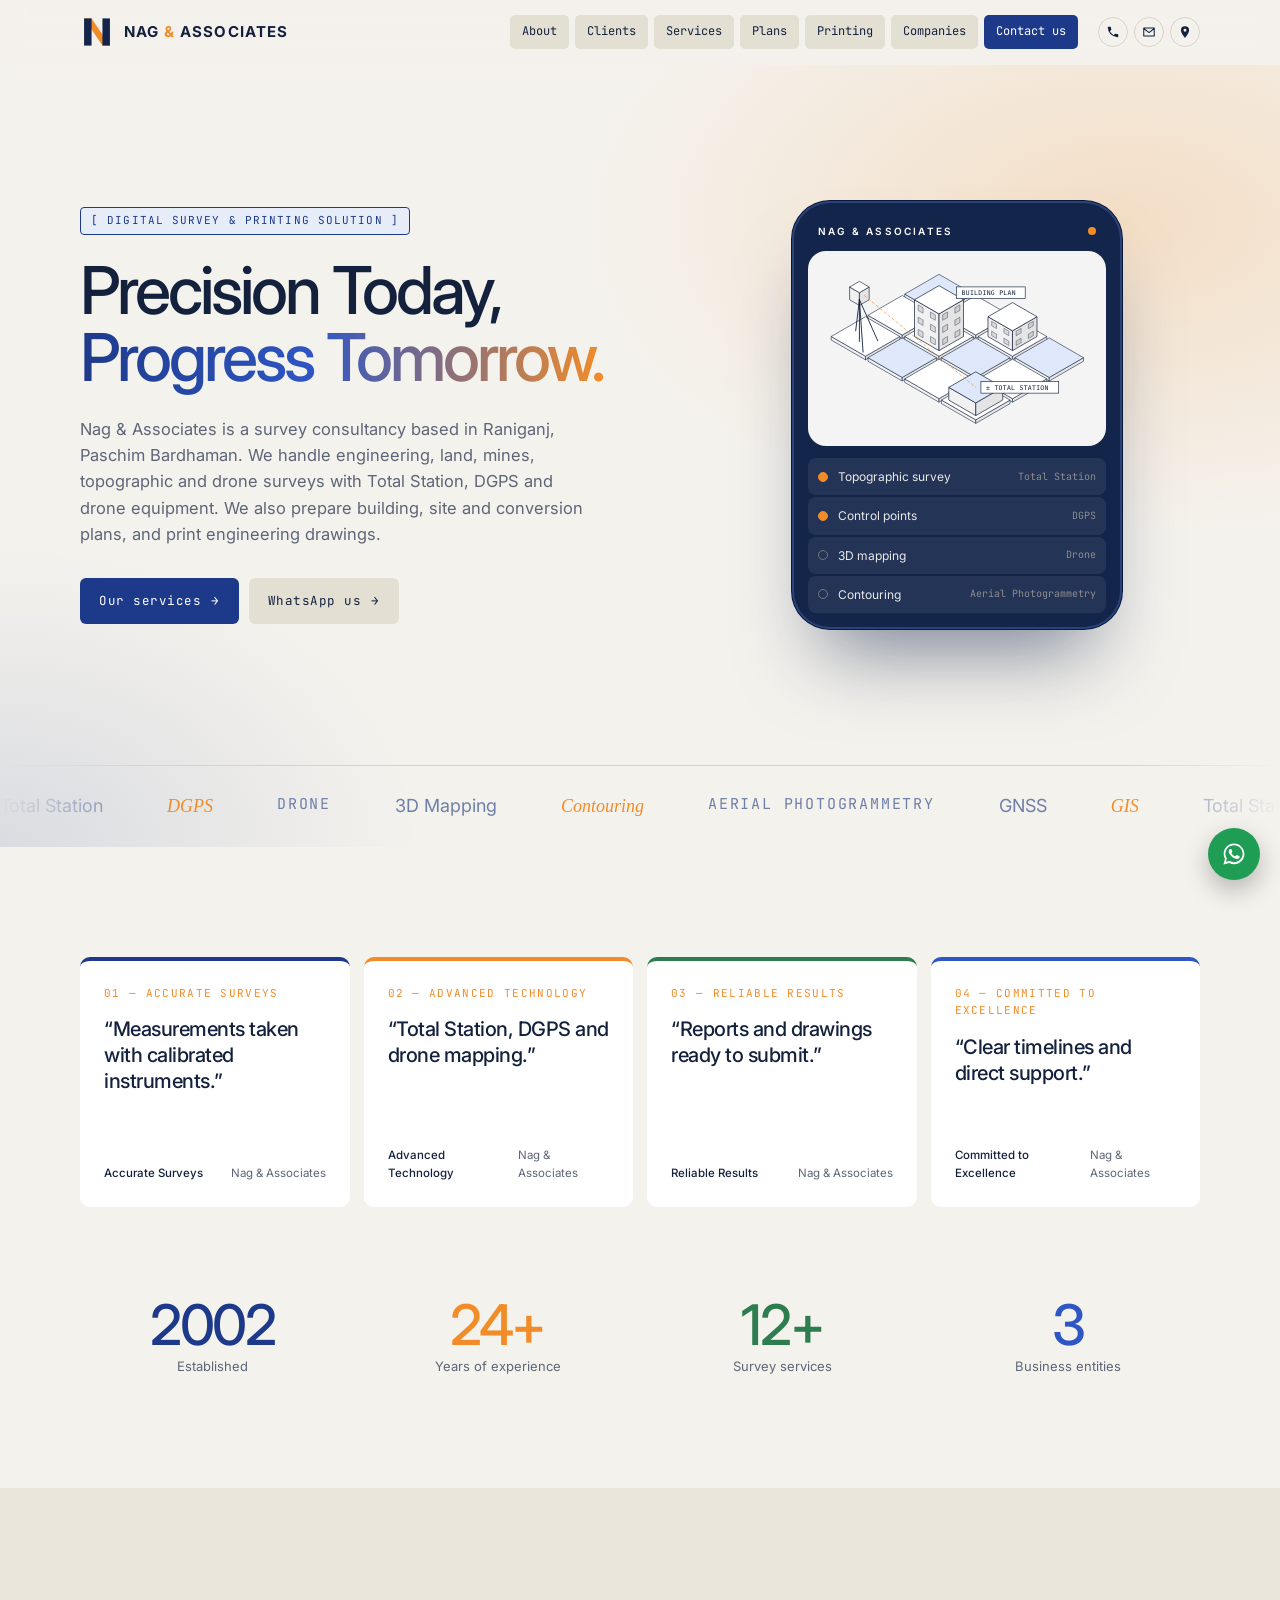
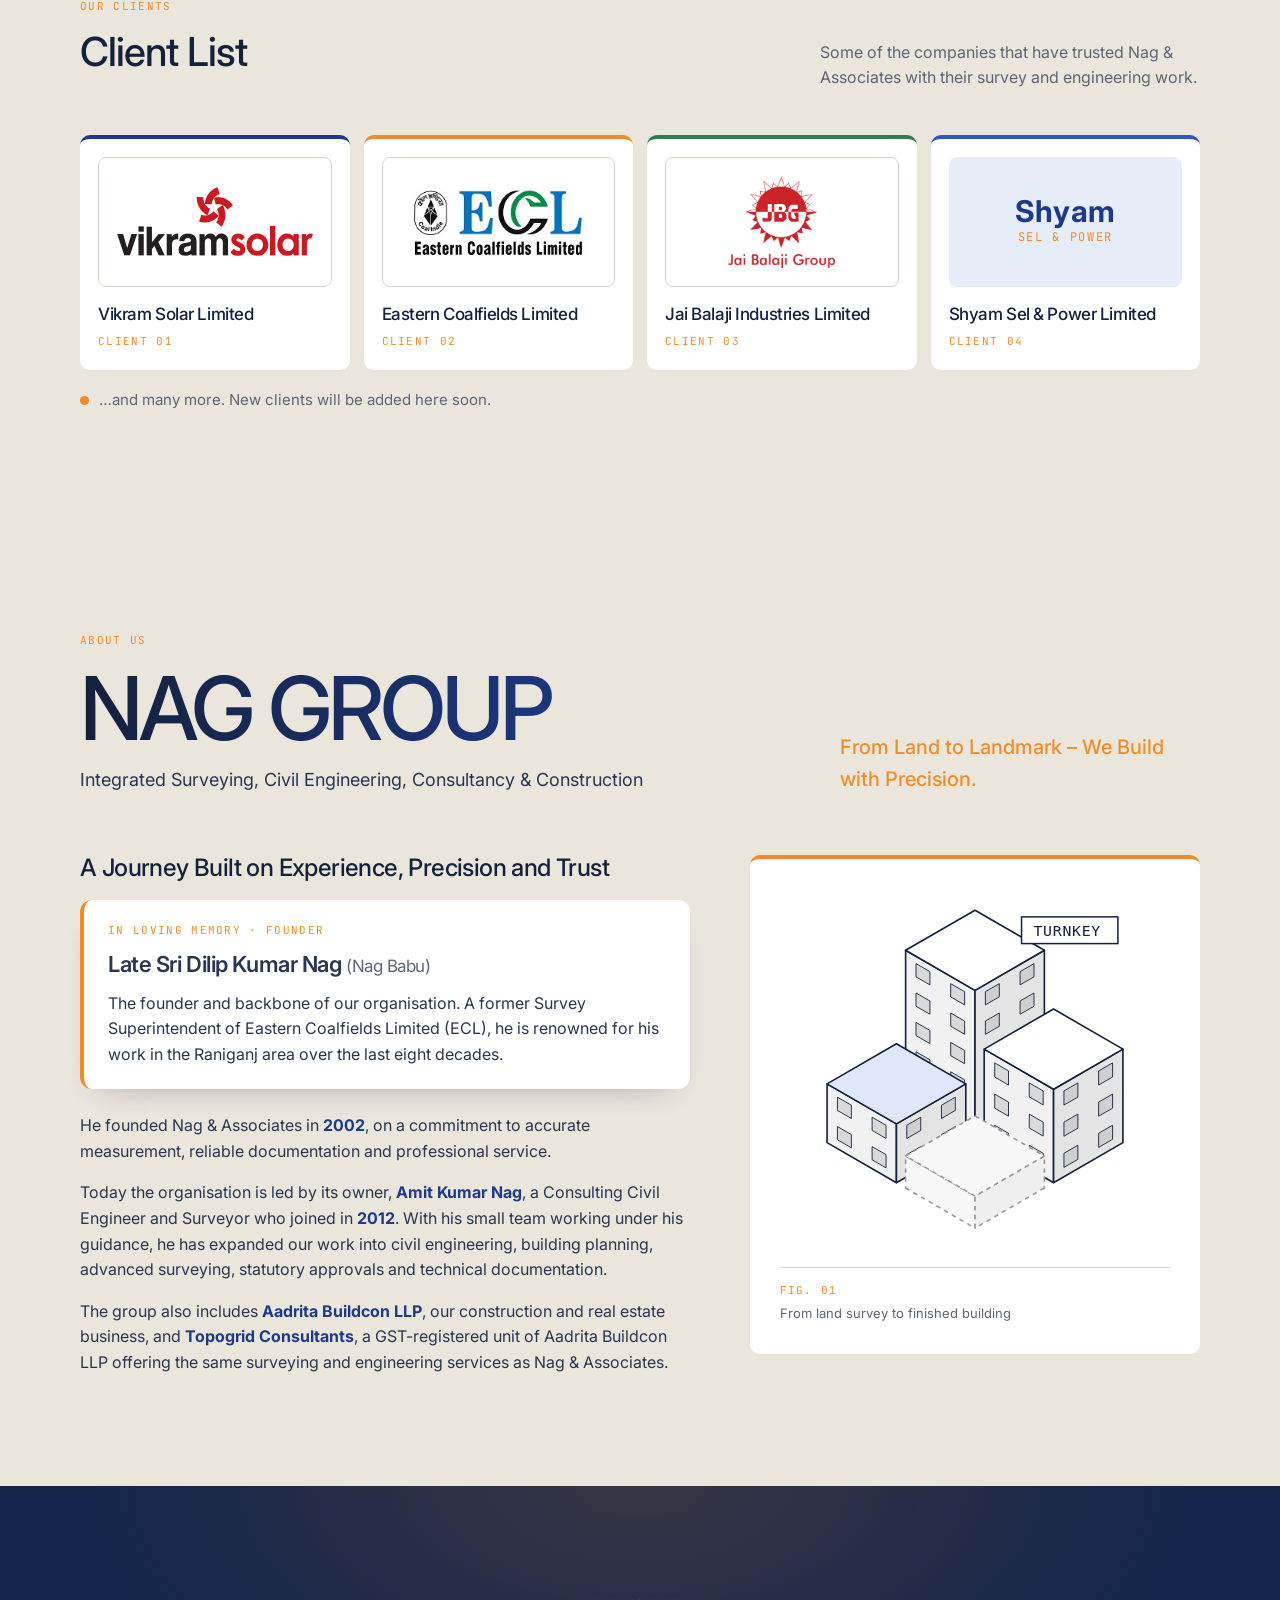
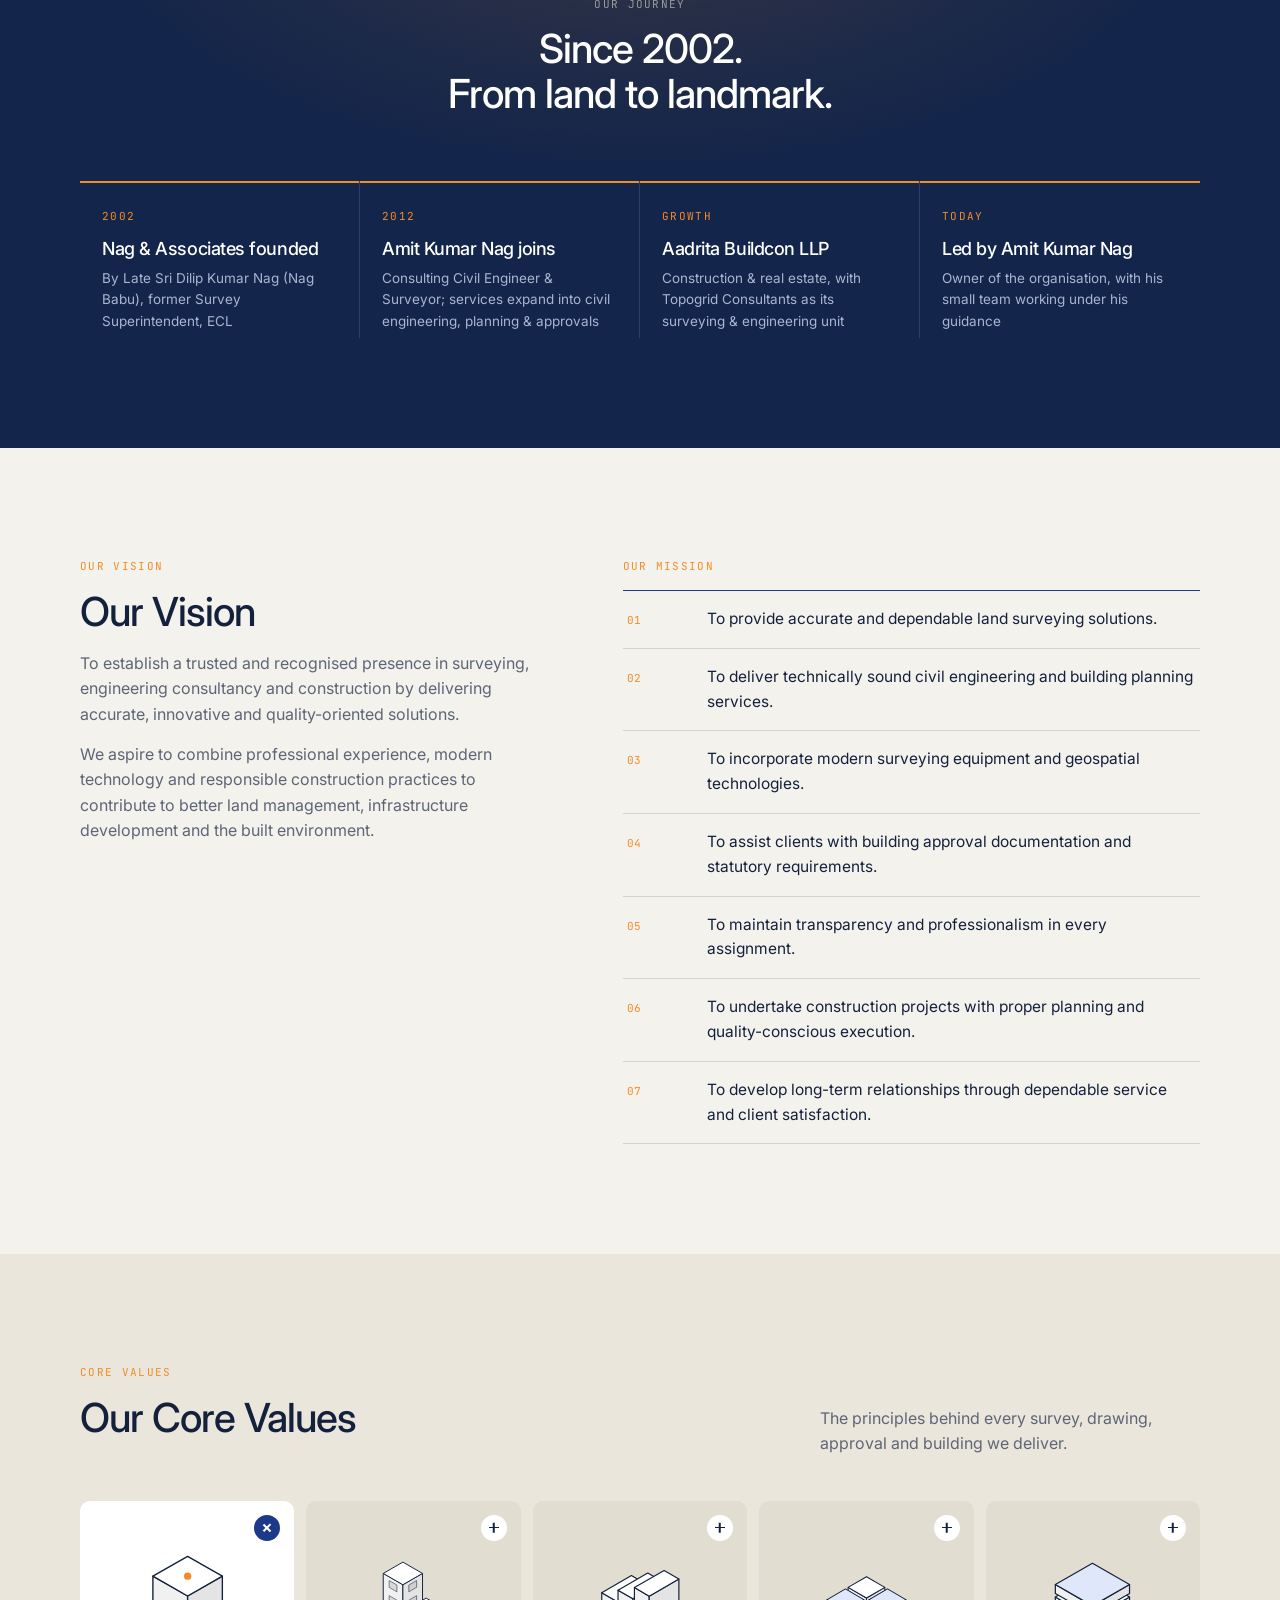
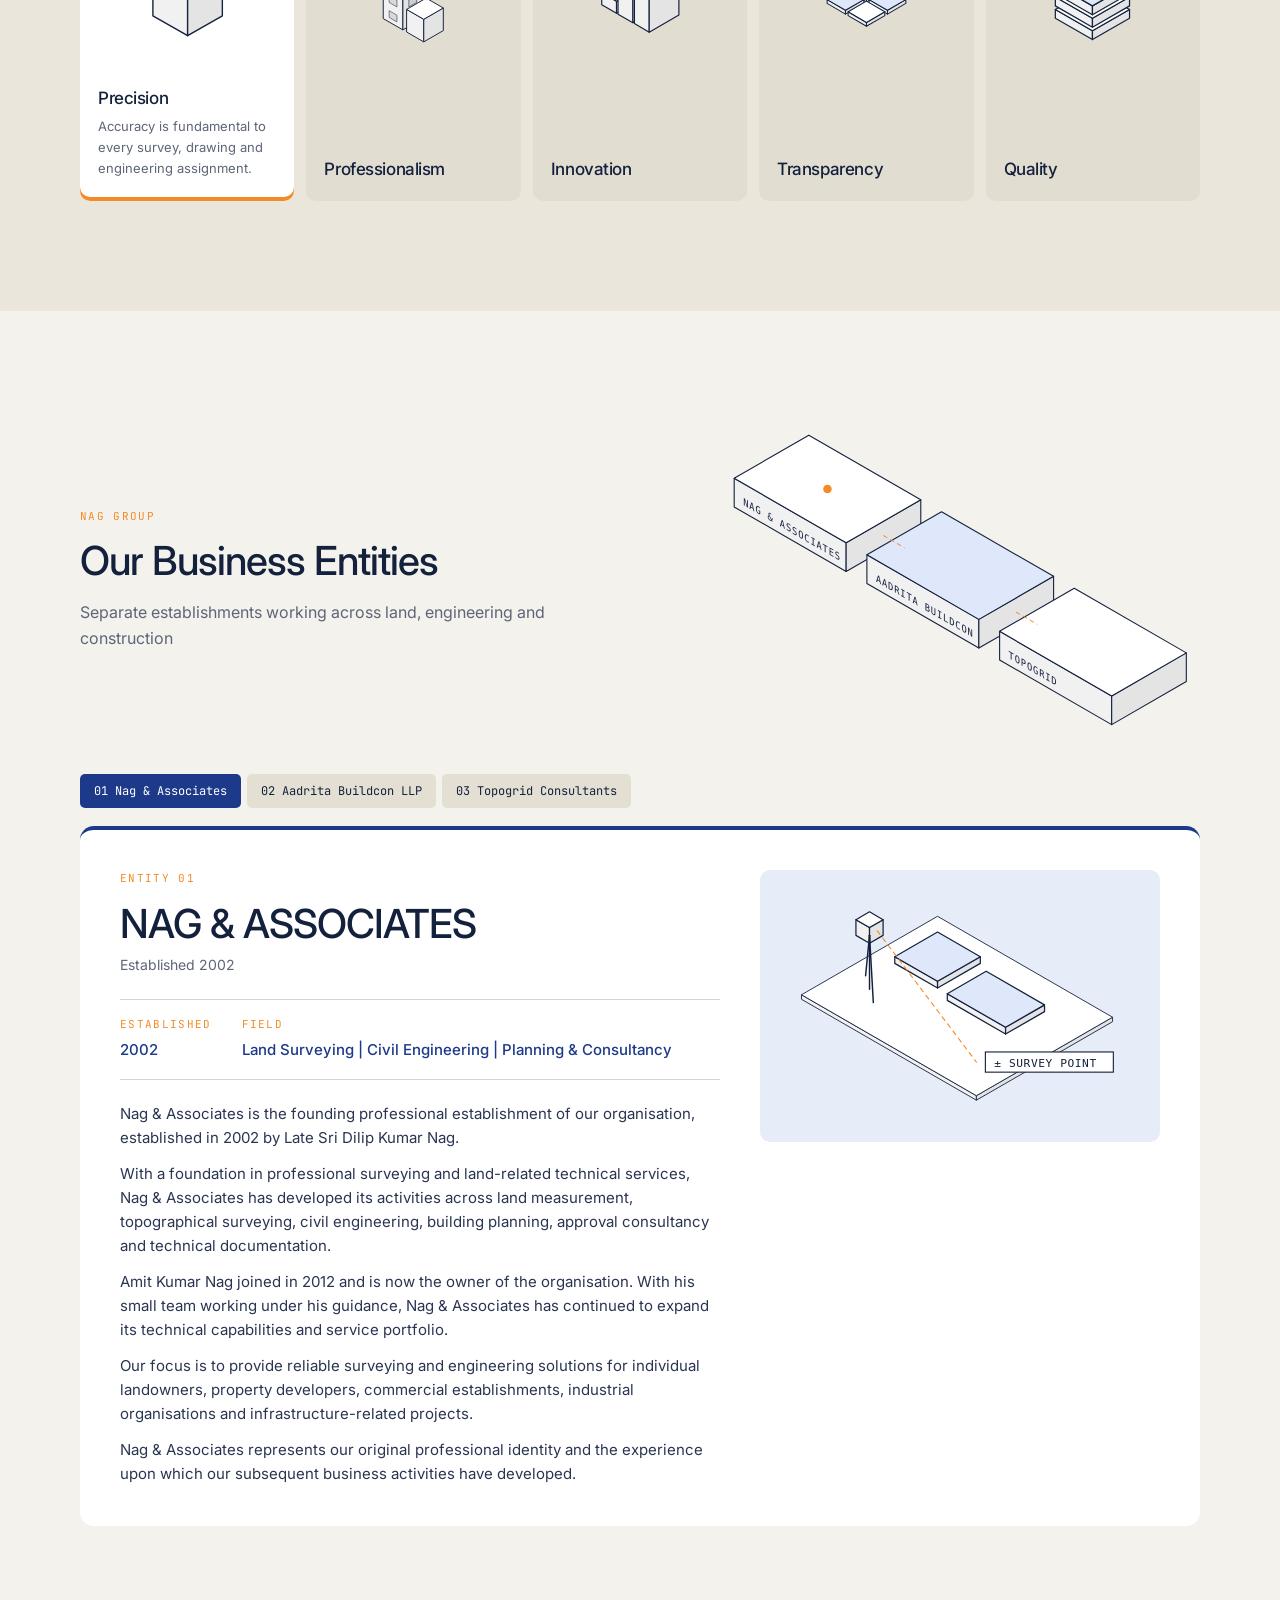
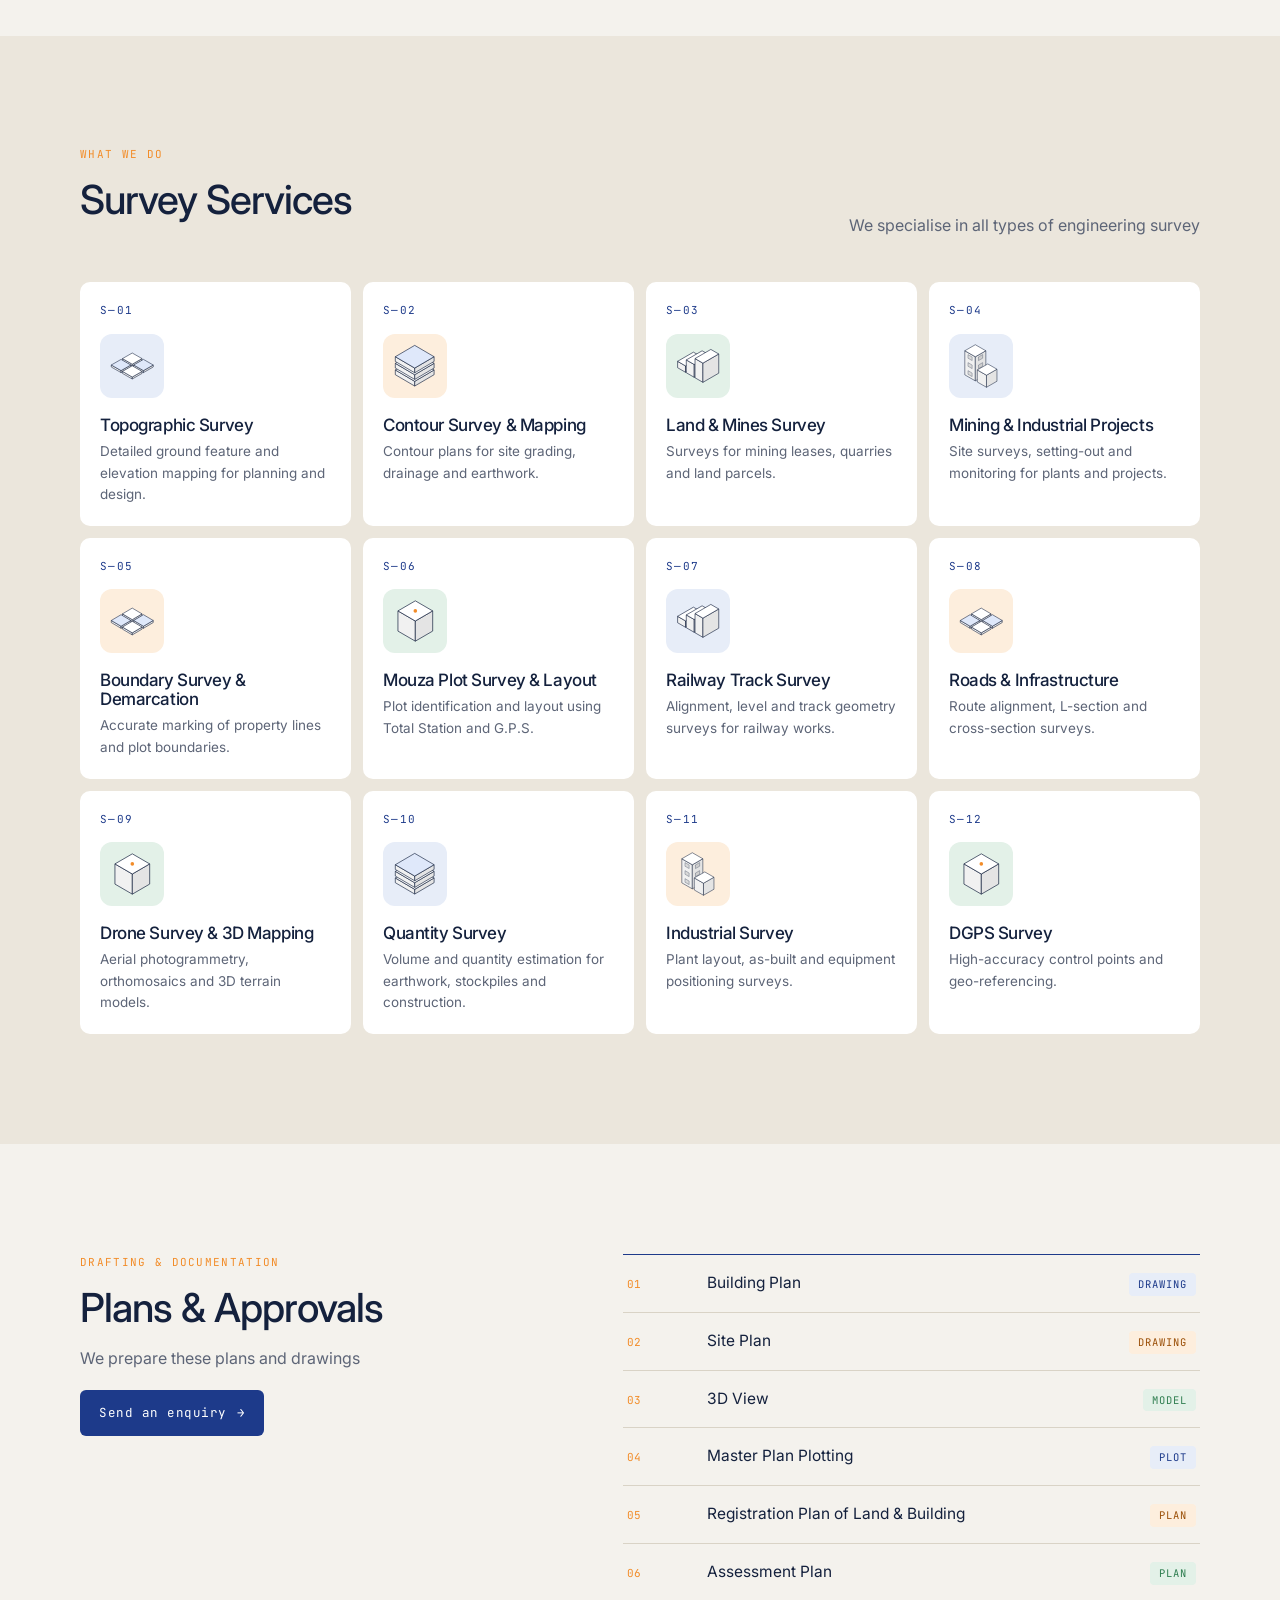
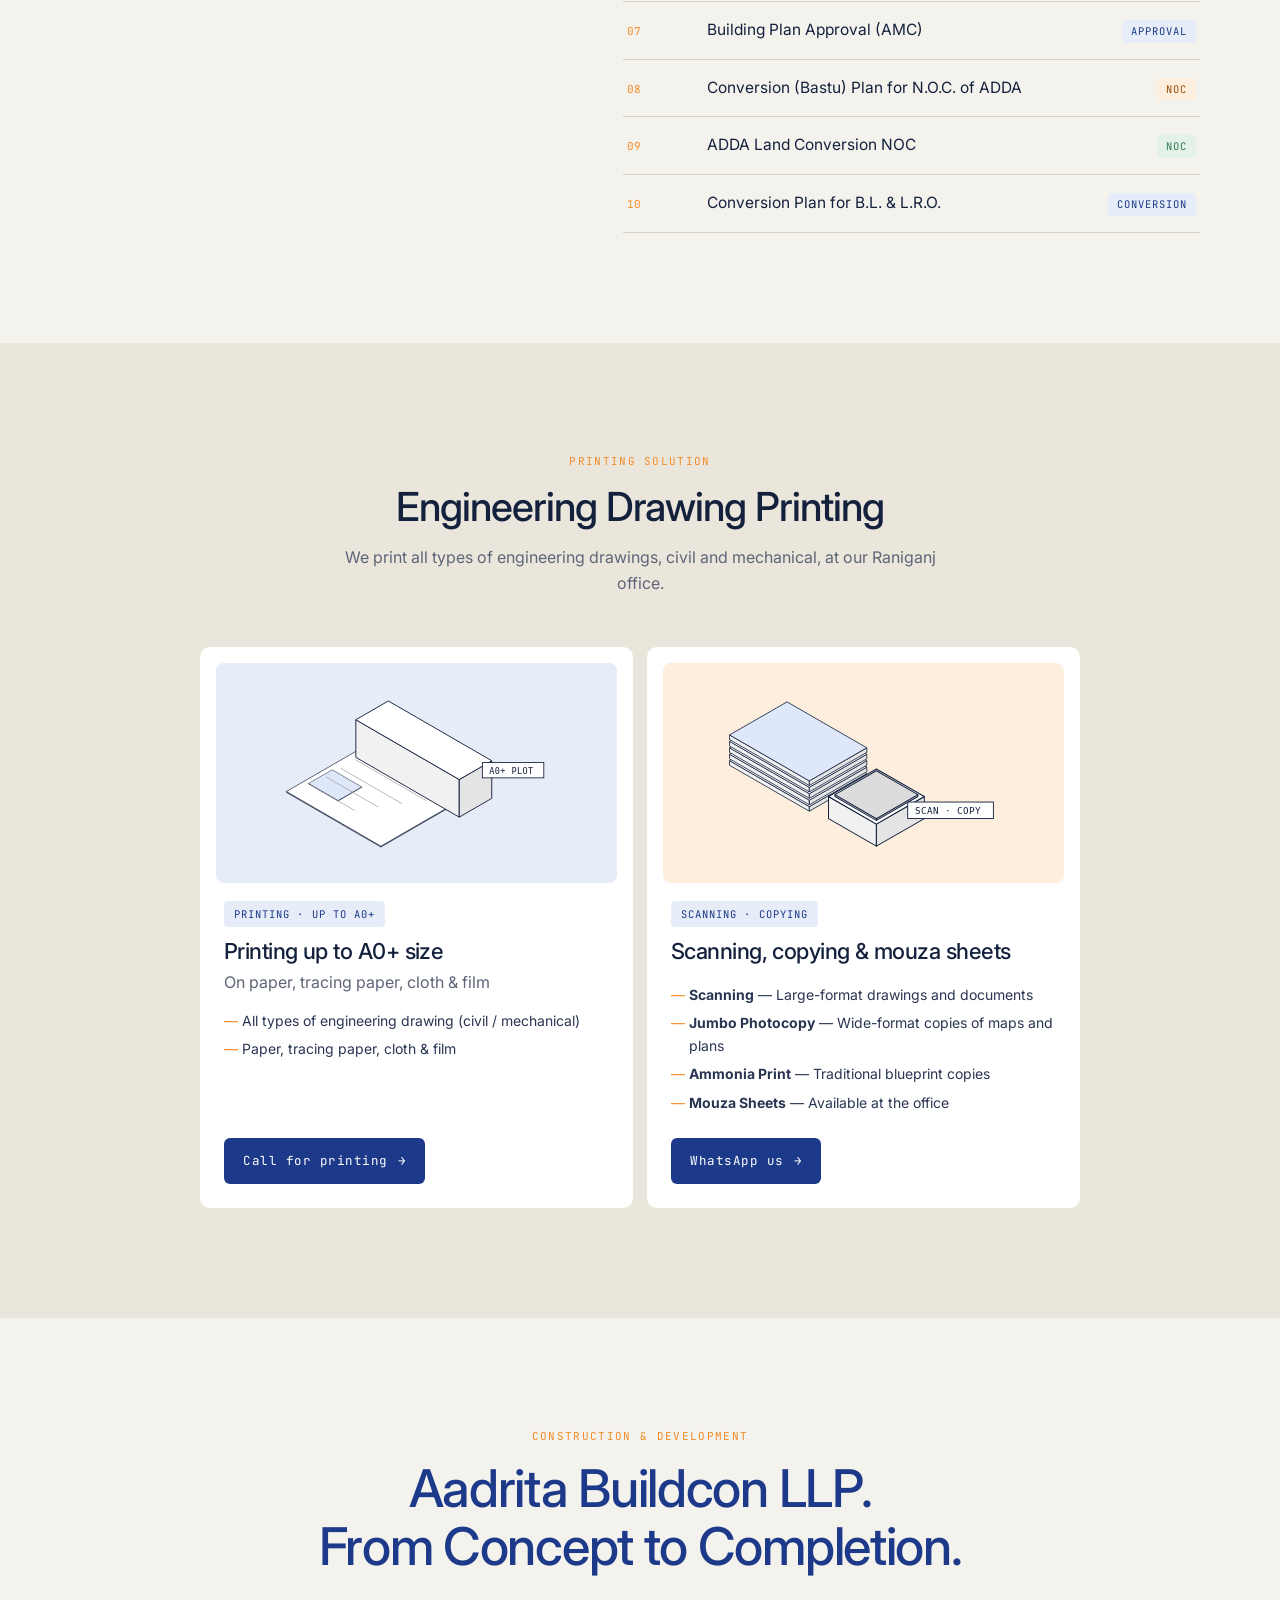
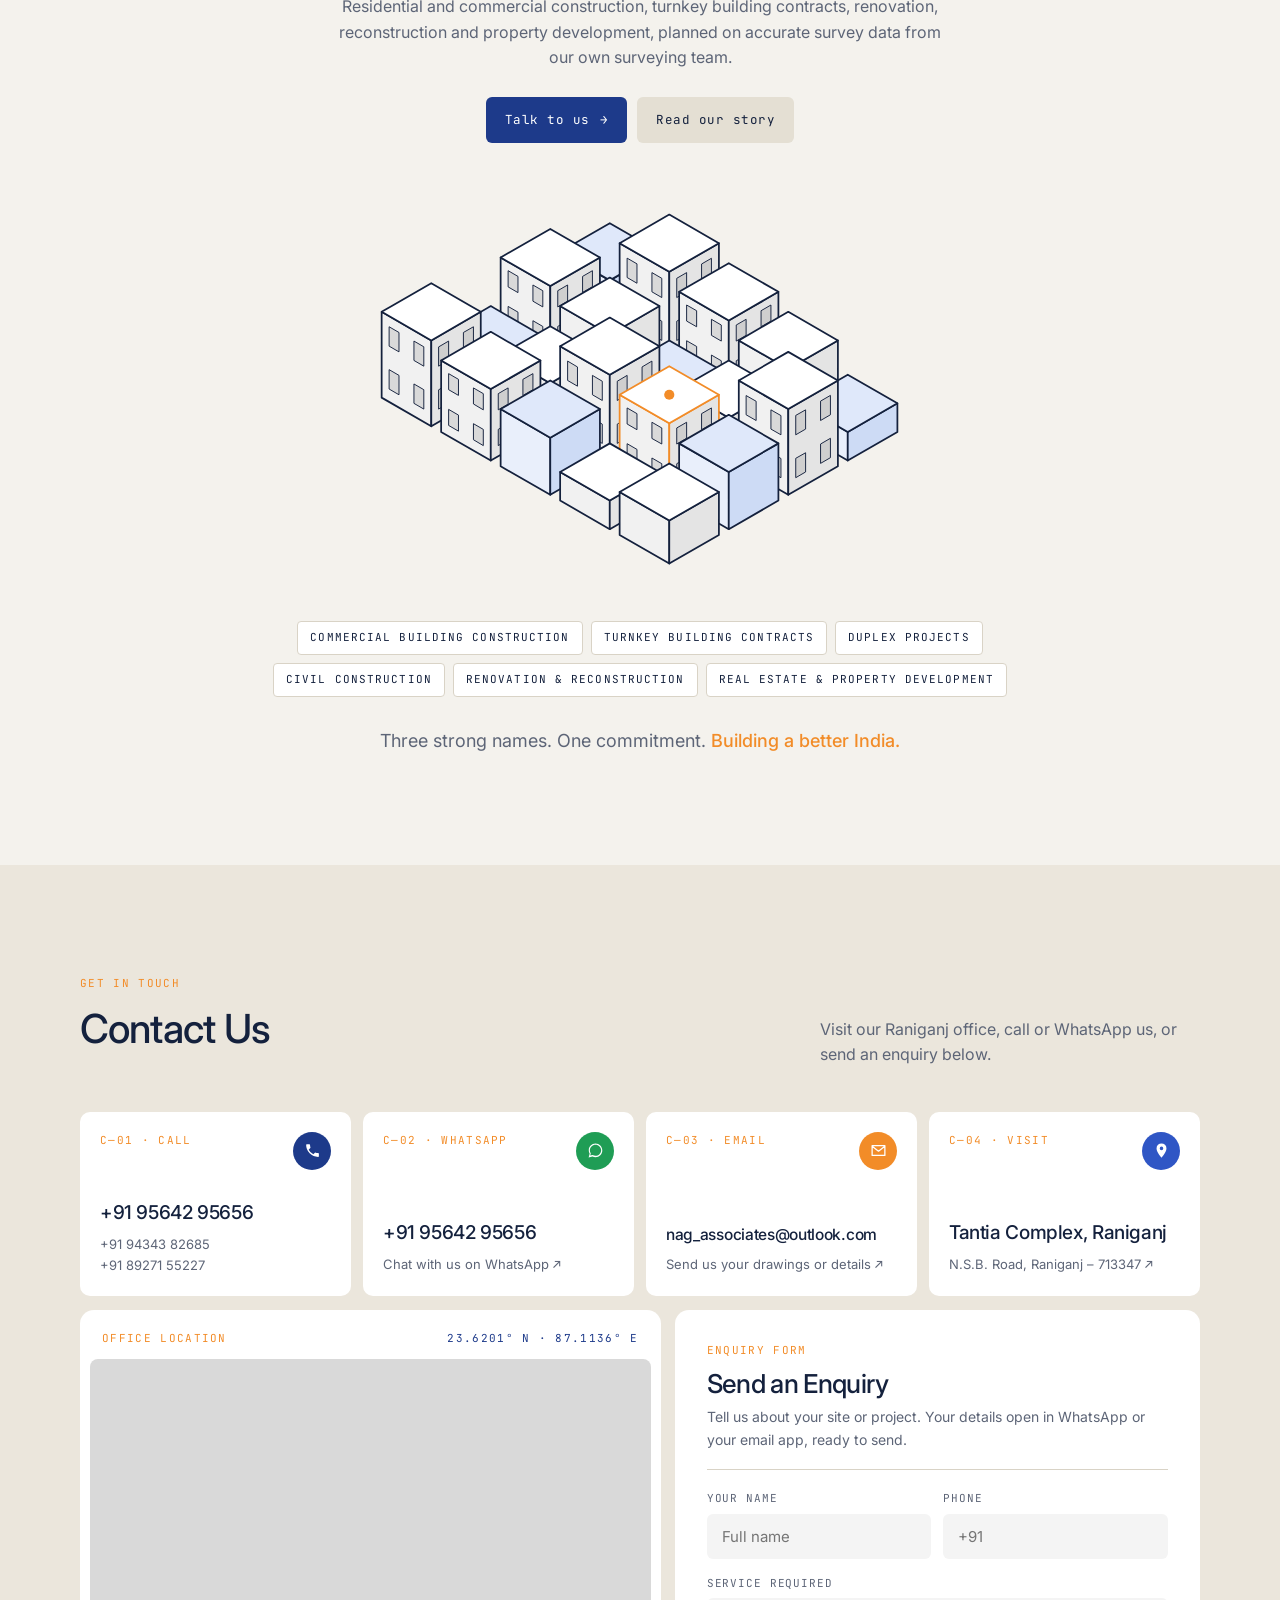
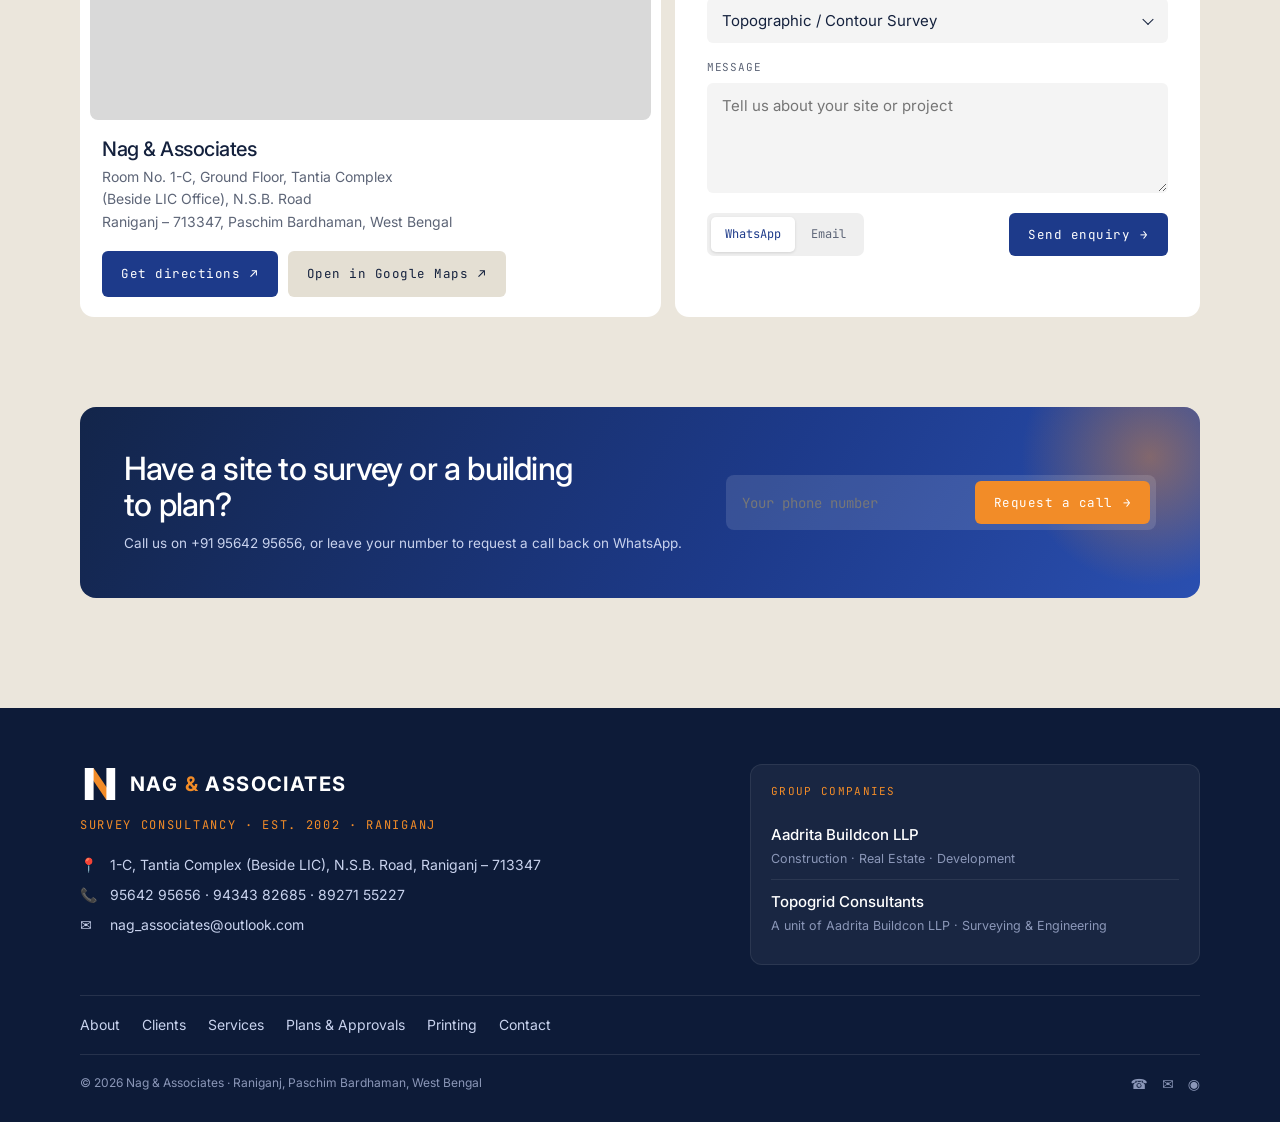
==== index.html @ 08319011 "Compact About Us with founder tribute, show Amit Kumar Nag as owner, list Aadrita before Topogrid, r" ====
<!DOCTYPE html>
<html lang="en">
<head>
  <meta charset="UTF-8" />
  <meta name="viewport" content="width=device-width, initial-scale=1.0, viewport-fit=cover" />
  <meta name="theme-color" content="#f4f2ed" />
  <meta name="format-detection" content="telephone=no" />
  <link rel="apple-touch-icon" href="assets/img/apple-touch-icon.png" />
  <link rel="manifest" href="site.webmanifest" />
  <title>Nag &amp; Associates | Survey Consultancy, Raniganj</title>
  <meta name="description" content="Nag & Associates – Survey consultancy and digital printing solution in Raniganj, Paschim Bardhaman. Topographic, contour, land & mines, DGPS, total station and drone surveys. Sister concern: Aadrita Buildcon LLP – commercial building construction." />
  <meta name="keywords" content="survey consultancy Raniganj, land survey, mines survey, topographic survey, contour survey, DGPS survey, total station, drone survey, mouza plot, ADDA NOC, building plan, Aadrita Buildcon LLP, Topogrid Consultants, construction Raniganj" />
  <meta property="og:title" content="Nag &amp; Associates | Survey Consultancy" />
  <meta property="og:description" content="Precision Today, Progress Tomorrow. Survey, mapping, plans &amp; printing in Raniganj, West Bengal." />
  <link rel="icon" type="image/svg+xml" href="assets/img/logo-mark.svg" />
  <link rel="preconnect" href="https://fonts.googleapis.com" />
  <link rel="preconnect" href="https://fonts.gstatic.com" crossorigin />
  <link href="https://fonts.googleapis.com/css2?family=Inter:wght@400;500;600&family=JetBrains+Mono:wght@400;500&display=swap" rel="stylesheet" />
  <link rel="stylesheet" href="assets/css/style.css" />
</head>
<body>
  <div class="progress-bar" id="progressBar" aria-hidden="true"></div>

  <!-- Header -->
  <header class="header" id="header">
    <div class="container header-inner">
      <a href="#home" class="brand" aria-label="Nag &amp; Associates home">
        <img class="brand-mark" src="assets/img/logo-mark.svg" alt="" width="34" height="34" />
        <span class="brand-text">NAG <em>&amp;</em> ASSOCIATES</span>
      </a>
      <nav class="nav" id="nav">
        <a href="#about">About</a>
        <a href="#clients">Clients</a>
        <a href="#services">Services</a>
        <a href="#plans">Plans</a>
        <a href="#printing">Printing</a>
        <a href="#entities">Companies</a>
        <a href="#contact" class="nav-cta">Contact us</a>
      </nav>
      <div class="header-icons">
        <a href="tel:+919564295656" aria-label="Call +91 95642 95656" title="Call">
          <svg viewBox="0 0 24 24"><path d="M6.6 10.8a15.1 15.1 0 0 0 6.6 6.6l2.2-2.2c.3-.3.7-.4 1-.2 1.1.4 2.3.6 3.6.6.6 0 1 .4 1 1V20c0 .6-.4 1-1 1A17 17 0 0 1 3 4c0-.6.4-1 1-1h3.5c.6 0 1 .4 1 1 0 1.3.2 2.5.6 3.6.1.3 0 .7-.2 1z"/></svg>
        </a>
        <a href="mailto:nag_associates@outlook.com" aria-label="Email nag_associates@outlook.com" title="Email">
          <svg viewBox="0 0 24 24"><path d="M3 5h18v14H3zM3 6l9 7 9-7" fill="none" stroke="currentColor" stroke-width="1.8" stroke-linejoin="round"/></svg>
        </a>
        <a href="https://www.google.com/maps/place/Nag+%26+Associates+Survey+Consultancy/@23.620114,87.113594,17z/data=!4m15!1m8!3m7!1s0x39f7110fd48bf607:0x872045aafcf03e4f!2sNag+%26+Associates+Survey+Consultancy!8m2!3d23.620114!4d87.113594!10e1!16s%2Fg%2F11b5phmmcs!3m5!1s0x39f7110fd48bf607:0x872045aafcf03e4f!8m2!3d23.620114!4d87.113594!16s%2Fg%2F11b5phmmcs?entry=ttu&amp;g_ep=EgoyMDI2MTExNy4wIKXMDSoASAFQAw%3D%3D" target="_blank" rel="noopener" aria-label="Open office location in Google Maps" title="Location">
          <svg viewBox="0 0 24 24"><path d="M12 2a7 7 0 0 0-7 7c0 5.2 7 13 7 13s7-7.8 7-13a7 7 0 0 0-7-7zm0 9.5A2.5 2.5 0 1 1 12 6.5a2.5 2.5 0 0 1 0 5z"/></svg>
        </a>
      </div>
      <button class="nav-toggle" aria-label="Open menu" aria-expanded="false" aria-controls="nav">
        <span></span><span></span>
      </button>
    </div>
  </header>

  <main>
  <!-- Hero -->
  <section class="hero" id="home">
    <div class="container hero-inner">
      <div class="hero-text">
        <p class="badge-mono">[ Digital Survey &amp; Printing Solution ]</p>
        <h1>Precision Today,<br /><span class="hl">Progress Tomorrow.</span></h1>
        <p class="lead">Nag &amp; Associates is a survey consultancy based in Raniganj, Paschim Bardhaman. We handle engineering, land, mines, topographic and drone surveys with Total Station, DGPS and drone equipment. We also prepare building, site and conversion plans, and print engineering drawings.</p>
        <div class="btn-row">
          <a href="#services" class="btn btn-dark">Our services <span>→</span></a>
          <a href="https://wa.me/919564295656" target="_blank" rel="noopener" class="btn btn-grey">WhatsApp us <span>→</span></a>
        </div>
      </div>
      <div class="hero-device" aria-hidden="true">
        <div class="device">
          <div class="device-top"><span>NAG &amp; ASSOCIATES</span><i></i></div>
          <div class="device-screen"><img src="assets/img/iso-hero.svg" alt="" /></div>
          <ul class="device-rows">
            <li><b class="ok"></b>Topographic survey<span>Total Station</span></li>
            <li><b class="ok"></b>Control points<span>DGPS</span></li>
            <li><b></b>3D mapping<span>Drone</span></li>
            <li><b></b>Contouring<span>Aerial Photogrammetry</span></li>
          </ul>
        </div>
      </div>
    </div>
    <div class="marquee" aria-label="Technologies we use">
      <div class="marquee-track">
        <span>Total Station</span><span class="serif">DGPS</span><span class="mono">Drone</span><span>3D Mapping</span><span class="serif">Contouring</span><span class="mono">Aerial Photogrammetry</span><span>GNSS</span><span class="serif">GIS</span>
        <span aria-hidden="true">Total Station</span><span class="serif" aria-hidden="true">DGPS</span><span class="mono" aria-hidden="true">Drone</span><span aria-hidden="true">3D Mapping</span><span class="serif" aria-hidden="true">Contouring</span><span class="mono" aria-hidden="true">Aerial Photogrammetry</span><span aria-hidden="true">GNSS</span><span class="serif" aria-hidden="true">GIS</span>
      </div>
    </div>
  </section>

  <!-- Highlights -->
  <section class="band band-light">
    <div class="container quote-grid">
      <article class="quote"><p class="mono-label">01 — Accurate Surveys</p><h3>“Measurements taken with calibrated instruments.”</h3><p class="quote-foot"><span>Accurate Surveys</span><span>Nag &amp; Associates</span></p></article>
      <article class="quote"><p class="mono-label">02 — Advanced Technology</p><h3>“Total Station, DGPS and drone mapping.”</h3><p class="quote-foot"><span>Advanced Technology</span><span>Nag &amp; Associates</span></p></article>
      <article class="quote"><p class="mono-label">03 — Reliable Results</p><h3>“Reports and drawings ready to submit.”</h3><p class="quote-foot"><span>Reliable Results</span><span>Nag &amp; Associates</span></p></article>
      <article class="quote"><p class="mono-label">04 — Committed to Excellence</p><h3>“Clear timelines and direct support.”</h3><p class="quote-foot"><span>Committed to Excellence</span><span>Nag &amp; Associates</span></p></article>
    </div>
    <div class="container stats">
      <div class="stat"><strong data-count="2002" data-plain>2002</strong><span>Established</span></div>
      <div class="stat"><strong data-count="years" data-suffix="+">20+</strong><span>Years of experience</span></div>
      <div class="stat"><strong data-count="12" data-suffix="+">12+</strong><span>Survey services</span></div>
      <div class="stat"><strong data-count="3">3</strong><span>Business entities</span></div>
    </div>
  </section>

  <!-- Clients -->
  <section class="band band-mid" id="clients">
    <div class="container">
      <div class="split-head small">
        <div><p class="mono-label">Our clients</p><h2 class="h2">Client List</h2></div>
        <p class="muted">Some of the companies that have trusted Nag &amp; Associates with their survey and engineering work.</p>
      </div>
      <div class="client-grid">
        <article class="client">
          <div class="client-logo"><img src="assets/img/clients/vikram-solar.png" alt="Vikram Solar Limited logo" loading="lazy" /></div>
          <h3>Vikram Solar Limited</h3>
          <span class="mono-label">Client 01</span>
        </article>
        <article class="client">
          <div class="client-logo"><img src="assets/img/clients/eastern-coalfields.jpg" alt="Eastern Coalfields Limited logo" loading="lazy" /></div>
          <h3>Eastern Coalfields Limited</h3>
          <span class="mono-label">Client 02</span>
        </article>
        <article class="client">
          <div class="client-logo"><img src="assets/img/clients/jai-balaji-group.png" alt="Jai Balaji Industries Limited logo" loading="lazy" /></div>
          <h3>Jai Balaji Industries Limited</h3>
          <span class="mono-label">Client 03</span>
        </article>
        <article class="client">
          <div class="client-logo client-logo-text" aria-hidden="true"><span>Shyam</span><small>Sel &amp; Power</small></div>
          <h3>Shyam Sel &amp; Power Limited</h3>
          <span class="mono-label">Client 04</span>
        </article>
      </div>
      <p class="clients-more"><span class="dot-live"></span>…and many more. New clients will be added here soon.</p>
    </div>
  </section>

  <!-- About -->
  <section class="band band-mid" id="about">
    <div class="container">
      <p class="mono-label">About us</p>
      <div class="split-head">
        <div>
          <h2 class="display">NAG GROUP</h2>
          <p class="h-sub">Integrated Surveying, Civil Engineering, Consultancy &amp; Construction</p>
        </div>
        <p class="motto">From Land to Landmark – We Build with Precision.</p>
      </div>

      <div class="about-grid">
        <div class="about-text">
          <h3 class="h3">A Journey Built on Experience, Precision and Trust</h3>
          <blockquote class="tribute">
            <span class="mono-label">In loving memory · Founder</span>
            <p class="tribute-name">Late Sri Dilip Kumar Nag <span>(Nag Babu)</span></p>
            <p>The founder and backbone of our organisation. A former Survey Superintendent of Eastern Coalfields Limited (ECL), he is renowned for his work in the Raniganj area over the last eight decades.</p>
          </blockquote>
          <p>He founded Nag &amp; Associates in <strong>2002</strong>, on a commitment to accurate measurement, reliable documentation and professional service.</p>
          <p>Today the organisation is led by its owner, <strong>Amit Kumar Nag</strong>, a Consulting Civil Engineer and Surveyor who joined in <strong>2012</strong>. With his small team working under his guidance, he has expanded our work into civil engineering, building planning, advanced surveying, statutory approvals and technical documentation.</p>
          <p>The group also includes <strong>Aadrita Buildcon LLP</strong>, our construction and real estate business, and <strong>Topogrid Consultants</strong>, a GST-registered unit of Aadrita Buildcon LLP offering the same surveying and engineering services as Nag &amp; Associates.</p>
        </div>
        <figure class="about-figure">
          <img src="assets/img/iso-build.svg" alt="Isometric drawing of buildings" />
          <figcaption><span class="mono-label">Fig. 01</span>From land survey to finished building</figcaption>
        </figure>
      </div>
    </div>
  </section>

  <!-- Journey (dark) -->
  <section class="band band-dark">
    <div class="container">
      <p class="mono-label light center">Our journey</p>
      <h2 class="h2 center light">Since 2002.<br />From land to landmark.</h2>
      <ol class="journey">
        <li><span class="mono-label light">2002</span><h3>Nag &amp; Associates founded</h3><p>By Late Sri Dilip Kumar Nag (Nag Babu), former Survey Superintendent, ECL</p></li>
        <li><span class="mono-label light">2012</span><h3>Amit Kumar Nag joins</h3><p>Consulting Civil Engineer &amp; Surveyor; services expand into civil engineering, planning &amp; approvals</p></li>
        <li><span class="mono-label light">Growth</span><h3>Aadrita Buildcon LLP</h3><p>Construction &amp; real estate, with Topogrid Consultants as its surveying &amp; engineering unit</p></li>
        <li><span class="mono-label light">Today</span><h3>Led by Amit Kumar Nag</h3><p>Owner of the organisation, with his small team working under his guidance</p></li>
      </ol>
    </div>
  </section>

  <!-- Vision & Mission -->
  <section class="band band-light">
    <div class="container rows-split">
      <div>
        <p class="mono-label">Our vision</p>
        <h2 class="h2">Our Vision</h2>
        <p class="muted">To establish a trusted and recognised presence in surveying, engineering consultancy and construction by delivering accurate, innovative and quality-oriented solutions.</p>
        <p class="muted">We aspire to combine professional experience, modern technology and responsible construction practices to contribute to better land management, infrastructure development and the built environment.</p>
      </div>
      <div>
        <p class="mono-label">Our mission</p>
        <ol class="rows">
          <li><span class="idx">01</span><p>To provide accurate and dependable land surveying solutions.</p></li>
          <li><span class="idx">02</span><p>To deliver technically sound civil engineering and building planning services.</p></li>
          <li><span class="idx">03</span><p>To incorporate modern surveying equipment and geospatial technologies.</p></li>
          <li><span class="idx">04</span><p>To assist clients with building approval documentation and statutory requirements.</p></li>
          <li><span class="idx">05</span><p>To maintain transparency and professionalism in every assignment.</p></li>
          <li><span class="idx">06</span><p>To undertake construction projects with proper planning and quality-conscious execution.</p></li>
          <li><span class="idx">07</span><p>To develop long-term relationships through dependable service and client satisfaction.</p></li>
        </ol>
      </div>
    </div>
  </section>

  <!-- Core values -->
  <section class="band band-mid">
    <div class="container">
      <div class="split-head small">
        <div><p class="mono-label">Core values</p><h2 class="h2">Our Core Values</h2></div>
        <p class="muted">The principles behind every survey, drawing, approval and building we deliver.</p>
      </div>
      <div class="value-grid">
        <article class="value open"><button class="plus" aria-expanded="true" aria-label="Show details"><span></span></button><img src="assets/img/g-cube.svg" alt="" /><h3>Precision</h3><p>Accuracy is fundamental to every survey, drawing and engineering assignment.</p></article>
        <article class="value"><button class="plus" aria-expanded="false" aria-label="Show details"><span></span></button><img src="assets/img/g-tower.svg" alt="" /><h3>Professionalism</h3><p>We believe in responsible working practices, technical competence and clear communication.</p></article>
        <article class="value"><button class="plus" aria-expanded="false" aria-label="Show details"><span></span></button><img src="assets/img/g-step.svg" alt="" /><h3>Innovation</h3><p>We continuously seek to incorporate modern equipment, software and digital technologies.</p></article>
        <article class="value"><button class="plus" aria-expanded="false" aria-label="Show details"><span></span></button><img src="assets/img/g-plots.svg" alt="" /><h3>Transparency</h3><p>We value clear project scopes, specifications, communication and accountability.</p></article>
        <article class="value"><button class="plus" aria-expanded="false" aria-label="Show details"><span></span></button><img src="assets/img/g-stack.svg" alt="" /><h3>Quality</h3><p>We focus on dependable deliverables and quality-conscious execution.</p></article>
      </div>
    </div>
  </section>

  <!-- Business entities -->
  <section class="band band-light" id="entities">
    <div class="container">
      <div class="entities-head">
        <div>
          <p class="mono-label">Nag Group</p>
          <h2 class="h2">Our Business Entities</h2>
          <p class="muted">Separate establishments working across land, engineering and construction</p>
        </div>
        <img src="assets/img/iso-entities.svg" alt="Three business entities of Nag Group" class="entities-art" />
      </div>
      <div class="tabs" role="tablist" aria-label="Business entities">
        <button role="tab" aria-selected="true" aria-controls="tab-nag" id="t-nag" class="tab active">01 Nag &amp; Associates</button>
        <button role="tab" aria-selected="false" aria-controls="tab-aadrita" id="t-aadrita" class="tab">02 Aadrita Buildcon LLP</button>
        <button role="tab" aria-selected="false" aria-controls="tab-topogrid" id="t-topogrid" class="tab">03 Topogrid Consultants</button>
      </div>

      <div class="panels">
        <article class="panel active" role="tabpanel" id="tab-nag" aria-labelledby="t-nag">
          <div class="panel-text">
            <p class="mono-label">Entity 01</p>
            <h3 class="h2">NAG &amp; ASSOCIATES</h3>
            <p class="panel-sub">Established 2002</p>
            <div class="specs">
              <div><span class="mono-label">Established</span><strong>2002</strong></div>
              <div><span class="mono-label">Field</span><strong>Land Surveying | Civil Engineering | Planning &amp; Consultancy</strong></div>
            </div>
            <p>Nag &amp; Associates is the founding professional establishment of our organisation, established in 2002 by Late Sri Dilip Kumar Nag.</p>
            <p>With a foundation in professional surveying and land-related technical services, Nag &amp; Associates has developed its activities across land measurement, topographical surveying, civil engineering, building planning, approval consultancy and technical documentation.</p>
            <p>Amit Kumar Nag joined in 2012 and is now the owner of the organisation. With his small team working under his guidance, Nag &amp; Associates has continued to expand its technical capabilities and service portfolio.</p>
            <p>Our focus is to provide reliable surveying and engineering solutions for individual landowners, property developers, commercial establishments, industrial organisations and infrastructure-related projects.</p>
            <p>Nag &amp; Associates represents our original professional identity and the experience upon which our subsequent business activities have developed.</p>
          </div>
          <div class="panel-art"><img src="assets/img/iso-survey.svg" alt="" /></div>
        </article>

        <article class="panel" role="tabpanel" id="tab-aadrita" aria-labelledby="t-aadrita" hidden>
          <div class="panel-text">
            <p class="mono-label">Entity 02</p>
            <h3 class="h2">AADRITA BUILDCON LLP</h3>
            <p class="panel-sub">From Concept to Completion.</p>
            <div class="specs">
              <div><span class="mono-label">Focus</span><strong>Residential &amp; Commercial</strong></div>
              <div><span class="mono-label">Field</span><strong>Building Construction | Real Estate | Development</strong></div>
            </div>
            <p>Aadrita Buildcon LLP is our dedicated building construction and real estate development business.</p>
            <p>With a focus on residential and commercial development, the organisation undertakes construction, turnkey building contracts, renovation, reconstruction and property development projects.</p>
            <p>Our objective is to provide clients with practical construction solutions supported by systematic planning, technical coordination, agreed material specifications and quality-conscious execution.</p>
            <p>Through its construction and development activities, Aadrita Buildcon LLP aims to transform building concepts into functional, durable and well-planned spaces.</p>
          </div>
          <div class="panel-art"><img src="assets/img/iso-build.svg" alt="" /></div>
        </article>

        <article class="panel" role="tabpanel" id="tab-topogrid" aria-labelledby="t-topogrid" hidden>
          <div class="panel-text">
            <p class="mono-label">Entity 03</p>
            <h3 class="h2">TOPOGRID CONSULTANTS</h3>
            <p class="panel-sub">A Unit of Aadrita Buildcon LLP · GST-Registered Business Unit</p>
            <div class="specs">
              <div><span class="mono-label">Status</span><strong>GST-Registered Business Unit</strong></div>
              <div><span class="mono-label">Field</span><strong>Land Surveying | Civil Engineering | Planning &amp; Consultancy</strong></div>
            </div>
            <p>Topogrid Consultants is a GST-registered business unit of Aadrita Buildcon LLP, operating in the same professional field as Nag &amp; Associates.</p>
            <p>Developed as an extension of the surveying and engineering activities, Topogrid Consultants provides the same broad range of professional services, including land surveying, topographical surveys, DGPS and GNSS surveys, Total Station surveys, drone mapping, GIS, civil engineering consultancy, building planning and statutory documentation assistance.</p>
            <p>Topogrid Consultants represents an additional registered business identity through which professional assignments and client engagements are undertaken.</p>
            <p>Both Nag &amp; Associates and Topogrid Consultants maintain the same nature of business activities and service capabilities.</p>
            <p class="note">The applicable business identity for an assignment, quotation, work order and invoice is determined by the relevant engagement and billing requirements.</p>
          </div>
          <div class="panel-art"><img src="assets/img/iso-grid.svg" alt="" /></div>
        </article>
      </div>
    </div>
  </section>

  <!-- Services -->
  <section class="band band-mid" id="services">
    <div class="container">
      <div class="split-head small">
        <div><p class="mono-label">What we do</p><h2 class="h2">Survey Services</h2></div>
        <p class="muted">We specialise in all types of engineering survey</p>
      </div>
      <div class="svc-grid">
        <article class="svc"><span class="mono-label">S—01</span><img src="assets/img/g-plots.svg" alt="" /><h3>Topographic Survey</h3><p>Detailed ground feature and elevation mapping for planning and design.</p></article>
        <article class="svc"><span class="mono-label">S—02</span><img src="assets/img/g-stack.svg" alt="" /><h3>Contour Survey &amp; Mapping</h3><p>Contour plans for site grading, drainage and earthwork.</p></article>
        <article class="svc"><span class="mono-label">S—03</span><img src="assets/img/g-step.svg" alt="" /><h3>Land &amp; Mines Survey</h3><p>Surveys for mining leases, quarries and land parcels.</p></article>
        <article class="svc"><span class="mono-label">S—04</span><img src="assets/img/g-tower.svg" alt="" /><h3>Mining &amp; Industrial Projects</h3><p>Site surveys, setting-out and monitoring for plants and projects.</p></article>
        <article class="svc"><span class="mono-label">S—05</span><img src="assets/img/g-plots.svg" alt="" /><h3>Boundary Survey &amp; Demarcation</h3><p>Accurate marking of property lines and plot boundaries.</p></article>
        <article class="svc"><span class="mono-label">S—06</span><img src="assets/img/g-cube.svg" alt="" /><h3>Mouza Plot Survey &amp; Layout</h3><p>Plot identification and layout using Total Station and G.P.S.</p></article>
        <article class="svc"><span class="mono-label">S—07</span><img src="assets/img/g-step.svg" alt="" /><h3>Railway Track Survey</h3><p>Alignment, level and track geometry surveys for railway works.</p></article>
        <article class="svc"><span class="mono-label">S—08</span><img src="assets/img/g-plots.svg" alt="" /><h3>Roads &amp; Infrastructure</h3><p>Route alignment, L-section and cross-section surveys.</p></article>
        <article class="svc"><span class="mono-label">S—09</span><img src="assets/img/g-cube.svg" alt="" /><h3>Drone Survey &amp; 3D Mapping</h3><p>Aerial photogrammetry, orthomosaics and 3D terrain models.</p></article>
        <article class="svc"><span class="mono-label">S—10</span><img src="assets/img/g-stack.svg" alt="" /><h3>Quantity Survey</h3><p>Volume and quantity estimation for earthwork, stockpiles and construction.</p></article>
        <article class="svc"><span class="mono-label">S—11</span><img src="assets/img/g-tower.svg" alt="" /><h3>Industrial Survey</h3><p>Plant layout, as-built and equipment positioning surveys.</p></article>
        <article class="svc"><span class="mono-label">S—12</span><img src="assets/img/g-cube.svg" alt="" /><h3>DGPS Survey</h3><p>High-accuracy control points and geo-referencing.</p></article>
      </div>
    </div>
  </section>

  <!-- Plans & approvals -->
  <section class="band band-light" id="plans">
    <div class="container rows-split">
      <div class="sticky">
        <p class="mono-label">Drafting &amp; documentation</p>
        <h2 class="h2">Plans &amp; Approvals</h2>
        <p class="muted">We prepare these plans and drawings</p>
        <a href="#contact" class="btn btn-dark">Send an enquiry <span>→</span></a>
      </div>
      <ol class="rows rows-tagged">
        <li><span class="idx">01</span><p>Building Plan</p><span class="tag">Drawing</span></li>
        <li><span class="idx">02</span><p>Site Plan</p><span class="tag">Drawing</span></li>
        <li><span class="idx">03</span><p>3D View</p><span class="tag">Model</span></li>
        <li><span class="idx">04</span><p>Master Plan Plotting</p><span class="tag">Plot</span></li>
        <li><span class="idx">05</span><p>Registration Plan of Land &amp; Building</p><span class="tag">Plan</span></li>
        <li><span class="idx">06</span><p>Assessment Plan</p><span class="tag">Plan</span></li>
        <li><span class="idx">07</span><p>Building Plan Approval (AMC)</p><span class="tag">Approval</span></li>
        <li><span class="idx">08</span><p>Conversion (Bastu) Plan for N.O.C. of ADDA</p><span class="tag">NOC</span></li>
        <li><span class="idx">09</span><p>ADDA Land Conversion NOC</p><span class="tag">NOC</span></li>
        <li><span class="idx">10</span><p>Conversion Plan for B.L. &amp; L.R.O.</p><span class="tag">Conversion</span></li>
      </ol>
    </div>
  </section>

  <!-- Printing -->
  <section class="band band-mid" id="printing">
    <div class="container">
      <p class="mono-label center">Printing solution</p>
      <h2 class="h2 center">Engineering Drawing Printing</h2>
      <p class="muted center narrow">We print all types of engineering drawings, civil and mechanical, at our Raniganj office.</p>
      <div class="two-cards">
        <article class="wcard">
          <div class="wcard-art"><img src="assets/img/iso-print.svg" alt="" /></div>
          <span class="chip">Printing · up to A0+</span>
          <h3>Printing up to A0+ size</h3>
          <p class="muted">On paper, tracing paper, cloth &amp; film</p>
          <ul class="dash-list">
            <li>All types of engineering drawing (civil / mechanical)</li>
            <li>Paper, tracing paper, cloth &amp; film</li>
          </ul>
          <a href="tel:+919564295656" class="btn btn-dark">Call for printing <span>→</span></a>
        </article>
        <article class="wcard">
          <div class="wcard-art"><img src="assets/img/iso-scan.svg" alt="" /></div>
          <span class="chip">Scanning · copying</span>
          <h3>Scanning, copying &amp; mouza sheets</h3>
          <ul class="dash-list">
            <li><strong>Scanning</strong> — Large-format drawings and documents</li>
            <li><strong>Jumbo Photocopy</strong> — Wide-format copies of maps and plans</li>
            <li><strong>Ammonia Print</strong> — Traditional blueprint copies</li>
            <li><strong>Mouza Sheets</strong> — Available at the office</li>
          </ul>
          <a href="https://wa.me/919564295656" target="_blank" rel="noopener" class="btn btn-dark">WhatsApp us <span>→</span></a>
        </article>
      </div>
    </div>
  </section>

  <!-- Construction -->
  <section class="band band-light" id="construction">
    <div class="container center-block">
      <p class="mono-label center">Construction &amp; development</p>
      <h2 class="h1 center">Aadrita Buildcon LLP.<br />From Concept to Completion.</h2>
      <p class="muted center narrow">Residential and commercial construction, turnkey building contracts, renovation, reconstruction and property development, planned on accurate survey data from our own surveying team.</p>
      <div class="btn-row center">
        <a href="#contact" class="btn btn-dark">Talk to us <span>→</span></a>
        <a href="#entities" class="btn btn-grey">Read our story</a>
      </div>
      <img src="assets/img/iso-city.svg" alt="Isometric drawing of buildings" class="city-art" />
      <div class="chips">
        <span class="chip">Commercial Building Construction</span>
        <span class="chip">Turnkey Building Contracts</span>
        <span class="chip">Duplex Projects</span>
        <span class="chip">Civil Construction</span>
        <span class="chip">Renovation &amp; Reconstruction</span>
        <span class="chip">Real Estate &amp; Property Development</span>
      </div>
      <p class="tagline">Three strong names. One commitment. <strong>Building a better India.</strong></p>
    </div>
  </section>

  <!-- Contact -->
  <section class="band band-mid" id="contact">
    <div class="container">
      <div class="split-head small">
        <div><p class="mono-label">Get in touch</p><h2 class="h2">Contact Us</h2></div>
        <p class="muted">Visit our Raniganj office, call or WhatsApp us, or send an enquiry below.</p>
      </div>
      <div class="c-actions">
        <div class="c-action">
          <div class="c-top"><span class="mono-label">C—01 · Call</span><span class="c-ico"><svg viewBox="0 0 24 24"><path d="M6.6 10.8a15.1 15.1 0 0 0 6.6 6.6l2.2-2.2c.3-.3.7-.4 1-.2 1.1.4 2.3.6 3.6.6.6 0 1 .4 1 1V20c0 .6-.4 1-1 1A17 17 0 0 1 3 4c0-.6.4-1 1-1h3.5c.6 0 1 .4 1 1 0 1.3.2 2.5.6 3.6.1.3 0 .7-.2 1z"/></svg></span></div>
          <a class="c-main" href="tel:+919564295656">+91 95642 95656</a>
          <p class="c-sub"><a href="tel:+919434382685">+91 94343 82685</a><br /><a href="tel:+918927155227">+91 89271 55227</a></p>
        </div>
        <a class="c-action" href="https://wa.me/919564295656" target="_blank" rel="noopener">
          <div class="c-top"><span class="mono-label">C—02 · WhatsApp</span><span class="c-ico"><svg viewBox="0 0 32 32"><path d="M16 3C9 3 3.3 8.6 3.3 15.6c0 2.2.6 4.4 1.7 6.3L3 29l7.3-1.9c1.8 1 3.8 1.5 5.8 1.5 7 0 12.7-5.6 12.7-12.6S23 3 16 3zm0 23.1c-1.9 0-3.7-.5-5.3-1.4l-.4-.2-4.3 1.1 1.2-4.2-.3-.4c-1-1.6-1.5-3.5-1.5-5.4C5.4 9.8 10.2 5.1 16 5.1s10.6 4.7 10.6 10.5S21.8 26.1 16 26.1z"/></svg></span></div>
          <span class="c-main">+91 95642 95656</span>
          <p class="c-sub">Chat with us on WhatsApp <span class="c-arrow">↗</span></p>
        </a>
        <a class="c-action" href="mailto:nag_associates@outlook.com">
          <div class="c-top"><span class="mono-label">C—03 · Email</span><span class="c-ico"><svg viewBox="0 0 24 24"><path d="M3 5h18v14H3zM3 6l9 7 9-7" fill="none" stroke="currentColor" stroke-width="1.8" stroke-linejoin="round"/></svg></span></div>
          <span class="c-main c-email">nag_associates@outlook.com</span>
          <p class="c-sub">Send us your drawings or details <span class="c-arrow">↗</span></p>
        </a>
        <a class="c-action" href="https://www.google.com/maps/place/Nag+%26+Associates+Survey+Consultancy/@23.620114,87.113594,17z/data=!4m15!1m8!3m7!1s0x39f7110fd48bf607:0x872045aafcf03e4f!2sNag+%26+Associates+Survey+Consultancy!8m2!3d23.620114!4d87.113594!10e1!16s%2Fg%2F11b5phmmcs!3m5!1s0x39f7110fd48bf607:0x872045aafcf03e4f!8m2!3d23.620114!4d87.113594!16s%2Fg%2F11b5phmmcs?entry=ttu&amp;g_ep=EgoyMDI2MTExNy4wIKXMDSoASAFQAw%3D%3D" target="_blank" rel="noopener">
          <div class="c-top"><span class="mono-label">C—04 · Visit</span><span class="c-ico"><svg viewBox="0 0 24 24"><path d="M12 2a7 7 0 0 0-7 7c0 5.2 7 13 7 13s7-7.8 7-13a7 7 0 0 0-7-7zm0 9.5A2.5 2.5 0 1 1 12 6.5a2.5 2.5 0 0 1 0 5z"/></svg></span></div>
          <span class="c-main">Tantia Complex, Raniganj</span>
          <p class="c-sub">N.S.B. Road, Raniganj – 713347 <span class="c-arrow">↗</span></p>
        </a>
      </div>

      <div class="contact-grid">
        <div class="loc-card">
          <div class="loc-head">
            <span class="mono-label">Office location</span>
            <span class="mono-label coords">23.6201° N · 87.1136° E</span>
          </div>
          <div class="map-wrap">
            <iframe title="Office location map" loading="lazy" referrerpolicy="no-referrer-when-downgrade"
              src="https://maps.google.com/maps?q=23.620114,87.113594&amp;z=17&amp;output=embed"></iframe>
          </div>
          <div class="loc-body">
            <div>
              <h3>Nag &amp; Associates</h3>
              <p class="muted">Room No. 1-C, Ground Floor, Tantia Complex<br />(Beside LIC Office), N.S.B. Road<br />Raniganj – 713347, Paschim Bardhaman, West Bengal</p>
            </div>
            <div class="btn-row">
              <a class="btn btn-dark" href="https://www.google.com/maps/dir/?api=1&amp;destination=23.620114,87.113594" target="_blank" rel="noopener">Get directions <span>↗</span></a>
              <a class="btn btn-grey" href="https://www.google.com/maps/place/Nag+%26+Associates+Survey+Consultancy/@23.620114,87.113594,17z/data=!4m15!1m8!3m7!1s0x39f7110fd48bf607:0x872045aafcf03e4f!2sNag+%26+Associates+Survey+Consultancy!8m2!3d23.620114!4d87.113594!10e1!16s%2Fg%2F11b5phmmcs!3m5!1s0x39f7110fd48bf607:0x872045aafcf03e4f!8m2!3d23.620114!4d87.113594!16s%2Fg%2F11b5phmmcs?entry=ttu&amp;g_ep=EgoyMDI2MTExNy4wIKXMDSoASAFQAw%3D%3D" target="_blank" rel="noopener">Open in Google Maps <span>↗</span></a>
            </div>
          </div>
        </div>

        <form class="contact-form" id="contactForm" novalidate>
          <div class="form-head">
            <span class="mono-label">Enquiry form</span>
            <h3>Send an Enquiry</h3>
            <p class="muted">Tell us about your site or project. Your details open in WhatsApp or your email app, ready to send.</p>
          </div>
          <div class="field-row">
            <label>Your Name<input type="text" name="name" required placeholder="Full name" autocomplete="name" /></label>
            <label>Phone<input type="tel" name="phone" required placeholder="+91" autocomplete="tel" /></label>
          </div>
          <label>Service Required
            <span class="select-wrap"><select name="service">
              <option>Topographic / Contour Survey</option>
              <option>Land &amp; Mines Survey</option>
              <option>Mouza Plot Survey &amp; Layout</option>
              <option>Drone Survey &amp; 3D Mapping</option>
              <option>Railway / Road Survey</option>
              <option>Building / Site Plan</option>
              <option>ADDA NOC / Conversion Plan</option>
              <option>Printing / Scanning</option>
              <option>Construction – Aadrita Buildcon LLP</option>
              <option>Other</option>
            </select></span>
          </label>
          <label>Message<textarea name="message" rows="4" placeholder="Tell us about your site or project"></textarea></label>
          <div class="form-foot">
            <fieldset class="seg" aria-label="Send via">
              <label><input type="radio" name="via" value="whatsapp" checked /><span>WhatsApp</span></label>
              <label><input type="radio" name="via" value="email" /><span>Email</span></label>
            </fieldset>
            <button type="submit" class="btn btn-dark">Send enquiry <span>→</span></button>
          </div>
          <p class="form-note" id="formNote" role="status"></p>
        </form>
      </div>

      <div class="cta-card">
        <div>
          <h2>Have a site to survey or a building to plan?</h2>
          <p>Call us on +91 95642 95656, or leave your number to request a call back on WhatsApp.</p>
        </div>
        <form class="cta-form" id="ctaForm" novalidate>
          <input type="tel" name="phone" placeholder="Your phone number" aria-label="Your phone number" required />
          <button type="submit" class="btn btn-light">Request a call <span>→</span></button>
        </form>
      </div>
    </div>
  </section>
  </main>

  <!-- Footer -->
  <footer class="footer">
    <div class="container">
      <div class="footer-main">
        <div class="footer-brand">
          <a href="#home" class="brand light"><img class="brand-mark" src="assets/img/logo-mark-light.svg" alt="" width="40" height="40" /><span class="brand-text">NAG <em>&amp;</em> ASSOCIATES</span></a>
          <p class="footer-tagline">Survey Consultancy · Est. 2002 · Raniganj</p>
          <ul class="footer-contact-list">
            <li><span class="fc-ico">📍</span><a href="https://www.google.com/maps/place/Nag+%26+Associates+Survey+Consultancy/@23.620114,87.113594,17z/data=!4m15!1m8!3m7!1s0x39f7110fd48bf607:0x872045aafcf03e4f!2sNag+%26+Associates+Survey+Consultancy!8m2!3d23.620114!4d87.113594!10e1!16s%2Fg%2F11b5phmmcs!3m5!1s0x39f7110fd48bf607:0x872045aafcf03e4f!8m2!3d23.620114!4d87.113594!16s%2Fg%2F11b5phmmcs?entry=ttu&amp;g_ep=EgoyMDI2MTExNy4wIKXMDSoASAFQAw%3D%3D" target="_blank" rel="noopener">1-C, Tantia Complex (Beside LIC), N.S.B. Road, Raniganj – 713347</a></li>
            <li><span class="fc-ico">📞</span><span><a href="tel:+919564295656">95642 95656</a> · <a href="tel:+919434382685">94343 82685</a> · <a href="tel:+918927155227">89271 55227</a></span></li>
            <li><span class="fc-ico">✉️</span><a href="mailto:nag_associates@outlook.com">nag_associates@outlook.com</a></li>
          </ul>
        </div>
        <div class="footer-group">
          <p class="mono-label light">Group companies</p>
          <div class="fg-item"><strong>Aadrita Buildcon LLP</strong><span>Construction · Real Estate · Development</span></div>
          <div class="fg-item"><strong>Topogrid Consultants</strong><span>A unit of Aadrita Buildcon LLP · Surveying &amp; Engineering</span></div>
        </div>
      </div>
      <nav class="footer-nav" aria-label="Footer">
        <a href="#about">About</a><a href="#clients">Clients</a><a href="#services">Services</a><a href="#plans">Plans &amp; Approvals</a><a href="#printing">Printing</a><a href="#contact">Contact</a>
      </nav>
      <div class="footer-bottom">
        <span>© <span id="year">2026</span> Nag &amp; Associates · Raniganj, Paschim Bardhaman, West Bengal</span>
        <span class="f-icons">
          <a href="tel:+919564295656" aria-label="Call">☎</a>
          <a href="mailto:nag_associates@outlook.com" aria-label="Email">✉</a>
          <a href="https://wa.me/919564295656" target="_blank" rel="noopener" aria-label="WhatsApp">◉</a>
        </span>
      </div>
    </div>
  </footer>

  <a href="https://wa.me/919564295656" class="wa-float" target="_blank" rel="noopener" aria-label="Chat on WhatsApp">
    <svg viewBox="0 0 32 32" width="26" height="26"><path fill="#fff" d="M16 3C9 3 3.3 8.6 3.3 15.6c0 2.2.6 4.4 1.7 6.3L3 29l7.3-1.9c1.8 1 3.8 1.5 5.8 1.5 7 0 12.7-5.6 12.7-12.6S23 3 16 3zm0 23.1c-1.9 0-3.7-.5-5.3-1.4l-.4-.2-4.3 1.1 1.2-4.2-.3-.4c-1-1.6-1.5-3.5-1.5-5.4C5.4 9.8 10.2 5.1 16 5.1s10.6 4.7 10.6 10.5S21.8 26.1 16 26.1zm5.8-7.9c-.3-.2-1.9-.9-2.2-1s-.5-.2-.7.2-.8 1-1 1.2-.4.2-.7.1c-.3-.2-1.3-.5-2.5-1.6-.9-.8-1.6-1.8-1.7-2.1-.2-.3 0-.5.1-.6l.5-.6c.2-.2.2-.3.3-.5s0-.4 0-.6l-1-2.4c-.3-.6-.5-.5-.7-.5h-.6c-.2 0-.6.1-.9.4s-1.2 1.1-1.2 2.7 1.2 3.1 1.4 3.4c.2.2 2.3 3.5 5.6 4.9.8.3 1.4.5 1.9.7.8.2 1.5.2 2.1.1.6-.1 1.9-.8 2.2-1.5.3-.7.3-1.4.2-1.5-.1-.2-.3-.3-.6-.4z"/></svg>
  </a>
  <button class="to-top" id="toTop" aria-label="Back to top">↑</button>

  <script src="assets/js/main.js"></script>
</body>
</html>
---- assets/css/style.css ----
/* Nag & Associates – minimal monochrome theme */
:root {
  --bg: #ededed;
  --bg-mid: #e4e4e4;
  --card: #ffffff;
  --ink: #111111;
  --ink-2: #2b2b2b;
  --muted: #6e6e6e;
  --line: #d3d3d3;
  --pill: #dcdcdc;
  --dark: #141414;
  --dark-2: #1f1f1f;
  --accent: #e5481f;
  --green: #e9f3e4;
  --radius: 10px;
  --mono: "JetBrains Mono", ui-monospace, Menlo, Consolas, monospace;
  --sans: "Inter", system-ui, -apple-system, "Segoe UI", Roboto, sans-serif;
  --ease: cubic-bezier(.2, .7, .2, 1);
}

* { box-sizing: border-box; margin: 0; padding: 0; }
html { scroll-behavior: smooth; scroll-padding-top: 76px; }
body { font-family: var(--sans); color: var(--ink); background: var(--bg); line-height: 1.6; font-size: 16px; overflow-x: hidden; -webkit-font-smoothing: antialiased; }
img, svg { display: block; max-width: 100%; }
a { color: inherit; text-decoration: none; }
h1, h2, h3, h4 { font-weight: 500; letter-spacing: -0.025em; line-height: 1.12; }
.container { width: min(1120px, 100% - 32px); margin-inline: auto; }
.center { text-align: center; }
.narrow { max-width: 620px; margin-inline: auto; }
.muted { color: var(--muted); }
.muted + .muted { margin-top: 14px; }

/* Typography helpers */
.mono-label { font-family: var(--mono); font-size: 11px; letter-spacing: .12em; text-transform: uppercase; color: var(--muted); margin-bottom: 14px; display: block; }
.mono-label.light { color: #9a9a9a; }
.badge-mono { display: inline-block; font-family: var(--mono); font-size: 11px; letter-spacing: .1em; text-transform: uppercase; border: 1px solid var(--ink); border-radius: 4px; padding: 4px 10px; margin-bottom: 22px; }
.display { font-size: clamp(44px, 7vw, 88px); letter-spacing: -0.045em; line-height: 1; }
.h1 { font-size: clamp(32px, 4.6vw, 52px); }
.h2 { font-size: clamp(28px, 3.6vw, 40px); margin-bottom: 16px; }
.h2.light, .light { color: #fff; }
.h3 { font-size: 24px; margin-bottom: 18px; }
.h-sub { font-size: 18px; color: var(--ink-2); margin-top: 14px; }
.motto { font-size: 20px; max-width: 360px; color: var(--muted); }

/* Buttons */
.btn { display: inline-flex; align-items: center; gap: 10px; font-family: var(--mono); font-size: 12.5px; letter-spacing: .04em; padding: 12px 18px; border-radius: 6px; border: 1px solid transparent; cursor: pointer; transition: background .25s, color .25s, transform .25s var(--ease), box-shadow .25s; white-space: nowrap; }
.btn span { transition: transform .25s var(--ease); }
.btn:hover span { transform: translateX(4px); }
.btn:active { transform: scale(.97); }
.btn-dark { background: var(--ink); color: #fff; }
.btn-dark:hover { background: #333; box-shadow: 0 8px 20px rgba(0,0,0,.18); }
.btn-grey { background: var(--pill); color: var(--ink); }
.btn-grey:hover { background: #cfcfcf; }
.btn-light { background: #fff; color: var(--ink); }
.btn-light:hover { background: #e9e9e9; }
.btn-row { display: flex; gap: 10px; flex-wrap: wrap; }
.btn-row.center { justify-content: center; }

/* Progress bar */
.progress-bar { position: fixed; top: 0; left: 0; height: 2px; width: 100%; background: var(--ink); transform-origin: 0 50%; transform: scaleX(0); z-index: 200; }

/* Header */
.header { position: sticky; top: 0; z-index: 100; background: rgba(237,237,237,.82); backdrop-filter: saturate(160%) blur(12px); -webkit-backdrop-filter: saturate(160%) blur(12px); border-bottom: 1px solid transparent; transition: border-color .3s, background .3s; }
.header.scrolled { border-bottom-color: var(--line); background: rgba(237,237,237,.94); }
.header-inner { display: flex; align-items: center; gap: 20px; height: 64px; }
.brand { display: flex; align-items: center; gap: 10px; margin-right: auto; }
.brand-mark { width: 34px; height: 34px; transition: transform .8s var(--ease); }
.brand:hover .brand-mark { transform: rotate(360deg); }
.brand-text { font-weight: 600; font-size: 15px; letter-spacing: .18em; }
.brand-text em { font-style: normal; color: var(--accent); }
.brand.light .brand-text { color: #fff; }
.nav { display: flex; align-items: center; gap: 6px; }
.nav a { font-family: var(--mono); font-size: 12px; padding: 7px 12px; border-radius: 5px; background: var(--pill); transition: background .2s, color .2s; }
.nav a:hover, .nav a.active { background: #cdcdcd; }
.nav a.nav-cta { background: var(--ink); color: #fff; }
.nav a.nav-cta:hover { background: #333; }
.header-icons { display: flex; gap: 6px; }
.header-icons a { width: 30px; height: 30px; border-radius: 50%; border: 1px solid var(--line); display: grid; place-items: center; transition: background .2s, border-color .2s; }
.header-icons a:hover { background: #fff; border-color: #bbb; }
.header-icons svg { width: 14px; height: 14px; fill: var(--ink); color: var(--ink); }
.nav-toggle { display: none; background: none; border: 0; width: 36px; height: 36px; cursor: pointer; }
.nav-toggle span { display: block; width: 20px; height: 1.6px; background: var(--ink); margin: 5px auto; transition: transform .3s; }
.nav-toggle[aria-expanded="true"] span:first-child { transform: translateY(3.3px) rotate(45deg); }
.nav-toggle[aria-expanded="true"] span:last-child { transform: translateY(-3.3px) rotate(-45deg); }

/* Bands */
.band { padding: 110px 0; }
.band-light { background: var(--bg); }
.band-mid { background: var(--bg-mid); }
.band-dark { background: var(--dark); color: #d6d6d6; }

/* Hero */
.hero { padding: 70px 0 0; background: var(--bg); overflow: hidden; }
.hero-inner { display: grid; grid-template-columns: 1.1fr .9fr; gap: 40px; align-items: center; min-height: 560px; }
.hero h1 { font-size: clamp(40px, 5.6vw, 66px); letter-spacing: -0.045em; line-height: 1.02; margin-bottom: 24px; }
.hero .lead { color: var(--muted); max-width: 520px; font-size: 16.5px; margin-bottom: 30px; }
.hero-text > * { opacity: 0; transform: translateY(24px); animation: rise .9s var(--ease) forwards; }
.hero-text > *:nth-child(2) { animation-delay: .1s; }
.hero-text > *:nth-child(3) { animation-delay: .22s; }
.hero-text > *:nth-child(4) { animation-delay: .34s; }
@keyframes rise { to { opacity: 1; transform: none; } }

.hero-device { display: flex; justify-content: center; perspective: 1200px; }
.device { width: 330px; background: var(--dark); border-radius: 38px; padding: 16px; box-shadow: 0 50px 80px -30px rgba(0,0,0,.45), 0 0 0 1px #000, inset 0 0 0 2px #2c2c2c; opacity: 0; animation: deviceIn 1.2s .25s var(--ease) forwards, bob 7s 1.5s ease-in-out infinite; }
@keyframes deviceIn { from { opacity: 0; transform: translateY(40px) rotateX(12deg); } to { opacity: 1; transform: none; } }
@keyframes bob { 50% { transform: translateY(-10px); } }
.device-top { display: flex; justify-content: space-between; align-items: center; color: #fff; font-size: 10px; letter-spacing: .22em; padding: 6px 10px 12px; font-weight: 600; }
.device-top i { width: 8px; height: 8px; border-radius: 50%; background: var(--accent); box-shadow: 0 0 0 0 rgba(229,72,31,.6); animation: ping 2s infinite; }
@keyframes ping { 70% { box-shadow: 0 0 0 8px rgba(229,72,31,0); } 100% { box-shadow: 0 0 0 0 rgba(229,72,31,0); } }
.device-screen { background: #f4f4f4; border-radius: 18px; padding: 14px; }
.device-rows { list-style: none; margin-top: 12px; display: grid; gap: 2px; }
.device-rows li { display: flex; align-items: center; gap: 10px; font-size: 12px; color: #e8e8e8; padding: 9px 10px; border-radius: 8px; background: var(--dark-2); }
.device-rows li span { margin-left: auto; font-family: var(--mono); font-size: 10px; color: #8d8d8d; }
.device-rows b { width: 10px; height: 10px; border-radius: 50%; border: 1px solid #777; }
.device-rows b.ok { background: #fff; border-color: #fff; }

/* Marquee */
.marquee { margin-top: 70px; border-top: 1px solid var(--line); overflow: hidden; padding: 26px 0; -webkit-mask-image: linear-gradient(90deg, transparent, #000 12%, #000 88%, transparent); mask-image: linear-gradient(90deg, transparent, #000 12%, #000 88%, transparent); }
.marquee-track { display: flex; gap: 64px; width: max-content; animation: marquee 32s linear infinite; }
.marquee-track span { color: #8f8f8f; font-size: 18px; white-space: nowrap; }
.marquee-track .serif { font-family: Georgia, "Times New Roman", serif; font-style: italic; }
.marquee-track .mono { font-family: var(--mono); font-size: 15px; letter-spacing: .12em; text-transform: uppercase; }
.marquee:hover .marquee-track { animation-play-state: paused; }
@keyframes marquee { to { transform: translateX(-50%); } }

/* Quote cards + stats */
.quote-grid { display: grid; grid-template-columns: repeat(4, 1fr); gap: 14px; }
.quote { background: var(--card); border-radius: var(--radius); padding: 24px; display: flex; flex-direction: column; min-height: 250px; transition: transform .35s var(--ease), box-shadow .35s; }
.quote:hover { transform: translateY(-6px); box-shadow: 0 20px 40px -18px rgba(0,0,0,.25); }
.quote h3 { font-size: 20px; line-height: 1.3; }
.quote-foot { margin-top: auto; padding-top: 24px; display: flex; justify-content: space-between; gap: 10px; font-size: 11.5px; color: var(--muted); }
.quote-foot span:first-child { color: var(--ink); font-weight: 500; }
.stats { display: grid; grid-template-columns: repeat(4, 1fr); gap: 20px; margin-top: 90px; text-align: center; }
.stat strong { display: block; font-size: clamp(40px, 5vw, 56px); font-weight: 500; letter-spacing: -0.04em; line-height: 1; }
.stat span { font-size: 13px; color: var(--muted); }

/* Split heading */
.split-head { display: flex; justify-content: space-between; align-items: flex-end; gap: 40px; margin-bottom: 60px; }
.split-head.small { margin-bottom: 44px; }
.split-head.small > p { max-width: 380px; }

/* About */
.about-grid { display: grid; grid-template-columns: 1.15fr .85fr; gap: 60px; align-items: start; }
.about-text p { color: var(--ink-2); }
.about-text p + p { margin-top: 16px; }
.about-figure { background: var(--card); border-radius: var(--radius); padding: 30px; position: sticky; top: 96px; }
.about-figure img { width: 100%; max-height: 360px; object-fit: contain; margin: 0 auto; }
.about-figure figcaption { margin-top: 18px; padding-top: 14px; border-top: 1px solid var(--line); font-size: 13px; color: var(--muted); }
.about-figure figcaption .mono-label { margin-bottom: 4px; }

/* Journey (dark) */
.band-dark .h2 { margin-bottom: 64px; }
.journey { list-style: none; display: grid; grid-template-columns: repeat(4, 1fr); border-top: 1px solid #2d2d2d; }
.journey li { padding: 26px 22px 6px; border-right: 1px solid #2d2d2d; position: relative; }
.journey li:last-child { border-right: 0; }
.journey li::before { content: ""; position: absolute; top: -1px; left: 0; height: 1px; width: 0; background: #fff; transition: width 1.2s var(--ease); transition-delay: calc(var(--i, 0) * 200ms); }
.journey.in-view li::before { width: 100%; }
.journey h3 { color: #fff; font-size: 18px; margin-bottom: 8px; }
.journey p { font-size: 13.5px; color: #8f8f8f; }

/* Rows (vision/mission, plans, contact) */
.rows-split { display: grid; grid-template-columns: .9fr 1.1fr; gap: 70px; align-items: start; }
.rows-split .btn { margin-top: 18px; }
.sticky { position: sticky; top: 100px; }
.rows { list-style: none; border-top: 1px solid var(--ink); }
.rows li { display: flex; gap: 22px; align-items: baseline; padding: 16px 4px; border-bottom: 1px solid var(--line); transition: background .25s, padding .25s var(--ease); }
.rows li:hover { background: rgba(255,255,255,.6); padding-left: 12px; }
.rows .idx { font-family: var(--mono); font-size: 11px; color: var(--muted); min-width: 58px; text-transform: uppercase; letter-spacing: .08em; }
.rows p { font-size: 15.5px; }
.rows-tagged .tag { margin-left: auto; font-family: var(--mono); font-size: 10.5px; letter-spacing: .1em; text-transform: uppercase; color: var(--muted); border: 1px solid var(--line); border-radius: 4px; padding: 2px 8px; white-space: nowrap; }

/* Values */
.value-grid { display: grid; grid-template-columns: repeat(5, 1fr); gap: 12px; }
.value { position: relative; background: #dcdcdc; border-radius: var(--radius); padding: 22px 18px; min-height: 300px; display: flex; flex-direction: column; cursor: pointer; transition: background .35s, transform .35s var(--ease); overflow: hidden; }
.value:hover { background: #d4d4d4; }
.value img { width: 90px; height: 90px; object-fit: contain; margin: 34px auto 22px; transition: transform .5s var(--ease); }
.value:hover img, .value.open img { transform: translateY(-6px) scale(1.05); }
.value h3 { font-size: 17px; margin-top: auto; }
.value p { font-size: 13px; color: var(--muted); max-height: 0; opacity: 0; overflow: hidden; transition: max-height .5s var(--ease), opacity .4s, margin .4s; }
.value.open { background: var(--card); }
.value.open p { max-height: 140px; opacity: 1; margin-top: 8px; }
.plus { position: absolute; top: 14px; right: 14px; width: 26px; height: 26px; border-radius: 50%; border: 0; background: #fff; cursor: pointer; display: grid; place-items: center; transition: background .3s, transform .4s var(--ease); }
.plus span, .plus span::after { display: block; width: 10px; height: 1.5px; background: var(--ink); transition: background .3s; }
.plus span::after { content: ""; transform: rotate(90deg); }
.value.open .plus { background: var(--ink); transform: rotate(45deg); }
.value.open .plus span, .value.open .plus span::after { background: #fff; }

/* Entities */
.entities-head { display: grid; grid-template-columns: 1fr 1fr; gap: 40px; align-items: center; margin-bottom: 36px; }
.entities-art { width: 100%; max-width: 480px; justify-self: end; animation: bob 8s ease-in-out infinite; }
.tabs { display: flex; gap: 6px; flex-wrap: wrap; margin-bottom: 18px; }
.tab { font-family: var(--mono); font-size: 12px; padding: 9px 14px; border-radius: 5px; border: 0; background: var(--pill); color: var(--ink); cursor: pointer; transition: background .25s, color .25s; }
.tab:hover { background: #cfcfcf; }
.tab.active { background: var(--ink); color: #fff; }
.panel { background: var(--card); border-radius: 14px; padding: 40px; display: grid; grid-template-columns: 1.2fr .8fr; gap: 40px; animation: panelIn .6s var(--ease); }
.panel[hidden] { display: none; }
@keyframes panelIn { from { opacity: 0; transform: translateY(14px); } to { opacity: 1; transform: none; } }
.panel-sub { font-size: 14px; color: var(--muted); margin-top: -8px; margin-bottom: 22px; }
.panel-text > p:not(.mono-label):not(.panel-sub) { font-size: 15px; color: var(--ink-2); }
.panel-text > p + p { margin-top: 12px; }
.panel .note { border-left: 2px solid var(--ink); padding-left: 12px; font-style: italic; color: var(--muted) !important; }
.specs { display: grid; grid-template-columns: auto 1fr; gap: 30px; padding: 16px 0; margin-bottom: 22px; border-top: 1px solid var(--line); border-bottom: 1px solid var(--line); }
.specs .mono-label { margin-bottom: 4px; }
.specs strong { font-weight: 500; font-size: 15px; }
.panel-art { background: #f5f5f5; border-radius: 10px; display: grid; place-items: center; padding: 26px; align-self: start; position: sticky; top: 96px; }
.panel-art img { width: 100%; max-height: 320px; object-fit: contain; }

/* Services */
.svc-grid { display: grid; grid-template-columns: repeat(4, 1fr); gap: 12px; }
.svc { background: var(--card); border-radius: var(--radius); padding: 20px; position: relative; overflow: hidden; transition: transform .35s var(--ease), box-shadow .35s; }
.svc::after { content: "→"; position: absolute; right: 18px; top: 16px; font-family: var(--mono); font-size: 14px; opacity: 0; transform: translateX(-6px); transition: opacity .3s, transform .3s var(--ease); }
.svc:hover { transform: translateY(-5px); box-shadow: 0 20px 36px -18px rgba(0,0,0,.25); }
.svc:hover::after { opacity: 1; transform: none; }
.svc img { width: 64px; height: 64px; object-fit: contain; margin: 4px 0 18px; transition: transform .5s var(--ease); }
.svc:hover img { transform: translateY(-4px) rotate(-3deg); }
.svc h3 { font-size: 17px; margin-bottom: 6px; }
.svc p { font-size: 13.5px; color: var(--muted); }

/* Printing cards */
.two-cards { display: grid; grid-template-columns: 1fr 1fr; gap: 14px; max-width: 880px; margin: 50px auto 0; }
.wcard { background: var(--card); border-radius: var(--radius); padding: 16px 16px 24px; display: flex; flex-direction: column; transition: transform .35s var(--ease), box-shadow .35s; }
.wcard:hover { transform: translateY(-6px); box-shadow: 0 24px 40px -20px rgba(0,0,0,.25); }
.wcard-art { background: #f2f2f2; border-radius: 8px; padding: 26px; height: 220px; display: grid; place-items: center; margin-bottom: 18px; overflow: hidden; }
.wcard-art img { max-height: 170px; transition: transform .6s var(--ease); }
.wcard:hover .wcard-art img { transform: scale(1.06); }
.wcard > *:not(.wcard-art) { margin-inline: 8px; }
.wcard h3 { font-size: 22px; margin: 12px 8px 6px; }
.wcard .btn { align-self: flex-start; margin-top: auto; }
.dash-list { list-style: none; margin: 14px 8px 24px; display: grid; gap: 6px; font-size: 14px; color: var(--ink-2); }
.dash-list li { padding-left: 18px; position: relative; }
.dash-list li::before { content: "—"; position: absolute; left: 0; color: var(--muted); }
.chip { display: inline-block; align-self: flex-start; font-family: var(--mono); font-size: 10.5px; letter-spacing: .1em; text-transform: uppercase; background: #f0f0f0; border: 1px solid var(--line); border-radius: 4px; padding: 4px 9px; transition: background .25s, color .25s; }

/* Construction */
.center-block .btn-row { margin-top: 26px; }
.city-art { width: min(560px, 100%); margin: 50px auto 34px; animation: bob 9s ease-in-out infinite; }
.chips { display: flex; flex-wrap: wrap; justify-content: center; gap: 8px; max-width: 820px; margin: 0 auto; }
.chips .chip { background: var(--card); padding: 7px 12px; font-size: 11px; }
.chips .chip:hover { background: var(--ink); color: #fff; }
.tagline { text-align: center; margin-top: 30px; font-size: 18px; color: var(--muted); }
.tagline strong { color: var(--ink); font-weight: 500; }

/* Contact */
.contact-grid { display: grid; grid-template-columns: 1fr 1fr; gap: 40px; align-items: start; }
.contact-info .rows a:hover { text-decoration: underline; }
.map-wrap { border-radius: var(--radius); overflow: hidden; height: 230px; margin: 22px 0 12px; background: #d9d9d9; }
.map-wrap iframe { width: 100%; height: 100%; border: 0; filter: grayscale(1) contrast(1.05); transition: filter .4s; }
.map-wrap:hover iframe { filter: none; }
.contact-form { background: var(--card); border-radius: 14px; padding: 30px; display: grid; gap: 14px; }
.contact-form h3 { font-size: 24px; margin-top: -6px; margin-bottom: 6px; }
.contact-form label { display: grid; gap: 6px; font-family: var(--mono); font-size: 11px; letter-spacing: .08em; text-transform: uppercase; color: var(--muted); }
.contact-form input, .contact-form select, .contact-form textarea { font: 400 15px var(--sans); color: var(--ink); background: #f4f4f4; border: 1px solid transparent; border-radius: 6px; padding: 12px 14px; width: 100%; transition: border-color .2s, background .2s; text-transform: none; letter-spacing: 0; }
.contact-form input:focus, .contact-form select:focus, .contact-form textarea:focus { outline: none; border-color: var(--ink); background: #fff; }
.form-note { font-size: 13px; color: var(--accent); min-height: 1em; }

.cta-card { margin-top: 90px; background: var(--dark); color: #fff; border-radius: 16px; padding: 44px; display: flex; justify-content: space-between; align-items: center; gap: 30px; flex-wrap: wrap; }
.cta-card h2 { font-size: clamp(24px, 3vw, 32px); max-width: 460px; }
.cta-card p { color: #9a9a9a; font-size: 13.5px; margin-top: 10px; }
.cta-form { display: flex; gap: 8px; background: #262626; padding: 6px; border-radius: 8px; flex: 0 1 430px; }
.cta-form input { flex: 1; min-width: 0; background: transparent; border: 0; color: #fff; font: 14px var(--mono); padding: 0 10px; }
.cta-form input:focus { outline: none; }
.cta-form input::placeholder { color: #777; }

/* Footer */
.footer { background: var(--dark); color: #b8b8b8; padding: 70px 0 30px; font-size: 13.5px; }
.footer-top { display: flex; justify-content: space-between; gap: 30px; flex-wrap: wrap; padding-bottom: 40px; border-bottom: 1px solid #2a2a2a; }
.footer-contact { max-width: 520px; display: grid; gap: 4px; }
.footer-contact .mono-label { margin-bottom: 6px; }
.footer a:hover { color: #fff; }
.footer-cols { display: grid; grid-template-columns: repeat(4, 1fr); gap: 30px; padding: 40px 0; border-bottom: 1px solid #2a2a2a; }
.footer-cols .mono-label { color: #fff; margin-bottom: 8px; }
.f-tag { font-family: var(--mono); font-size: 10.5px; letter-spacing: .08em; text-transform: uppercase; color: #7d7d7d; margin-bottom: 8px; }
.footer-links { list-style: none; display: grid; gap: 6px; }
.footer-bottom { display: flex; justify-content: space-between; gap: 20px; flex-wrap: wrap; padding-top: 24px; font-size: 12px; color: #7d7d7d; }
.f-icons { display: flex; gap: 14px; font-size: 14px; }

/* Floating buttons */
.wa-float { position: fixed; right: 20px; bottom: 20px; width: 52px; height: 52px; border-radius: 50%; background: var(--ink); display: grid; place-items: center; z-index: 90; box-shadow: 0 10px 24px rgba(0,0,0,.25); transition: transform .3s var(--ease), background .3s; }
.wa-float:hover { transform: scale(1.08); background: #25d366; }
.to-top { position: fixed; right: 26px; bottom: 84px; width: 40px; height: 40px; border-radius: 50%; border: 1px solid var(--line); background: #fff; font-size: 16px; cursor: pointer; opacity: 0; transform: translateY(14px); pointer-events: none; transition: opacity .3s, transform .3s; z-index: 90; }
.to-top.show { opacity: 1; transform: none; pointer-events: auto; }

/* Scroll reveal */
.reveal { opacity: 0; transform: translateY(32px); transition: opacity .9s var(--ease), transform .9s var(--ease); transition-delay: calc(var(--i, 0) * 80ms); }
.reveal.visible { opacity: 1; transform: none; }

/* Responsive */
@media (max-width: 1000px) {
  .nav { position: fixed; top: 64px; left: 0; right: 0; flex-direction: column; align-items: stretch; gap: 6px; padding: 14px 16px 20px; background: var(--bg); border-bottom: 1px solid var(--line); transform: translateY(-130%); transition: transform .4s var(--ease); z-index: -1; }
  .nav.open { transform: none; }
  .nav a { padding: 12px 14px; font-size: 13px; }
  .nav-toggle { display: block; }
  .header-icons { margin-left: auto; }
  .brand { margin-right: 0; }
  .hero-inner, .about-grid, .rows-split, .contact-grid, .entities-head, .panel { grid-template-columns: 1fr; }
  .hero-inner { min-height: 0; }
  .quote-grid, .svc-grid { grid-template-columns: repeat(2, 1fr); }
  .value-grid { grid-template-columns: repeat(3, 1fr); }
  .journey { grid-template-columns: repeat(2, 1fr); }
  .journey li:nth-child(2) { border-right: 0; }
  .footer-cols { grid-template-columns: repeat(2, 1fr); }
  .about-figure, .sticky, .panel-art { position: static; }
  .entities-art { justify-self: start; }
  .split-head { flex-direction: column; align-items: flex-start; gap: 16px; }
}
@media (max-width: 640px) {
  body { font-size: 15px; }
  .band { padding: 76px 0; }
  .hero { padding-top: 40px; }
  .brand-text { font-size: 13px; letter-spacing: .12em; }
  .header-icons a:nth-child(3) { display: none; }
  .device { width: 290px; }
  .quote-grid { grid-template-columns: 1fr; }
  .quote { min-height: 0; }
  .stats { grid-template-columns: repeat(2, 1fr); row-gap: 40px; margin-top: 60px; }
  .svc-grid, .value-grid { grid-template-columns: repeat(2, 1fr); }
  .value { min-height: 230px; }
  .value img { width: 70px; height: 70px; margin: 26px auto 16px; }
  .journey { grid-template-columns: 1fr; }
  .journey li { border-right: 0; border-bottom: 1px solid #2d2d2d; padding-bottom: 20px; }
  .panel { padding: 24px; }
  .specs { grid-template-columns: 1fr; gap: 12px; }
  .two-cards { grid-template-columns: 1fr; }
  .rows li { gap: 14px; flex-wrap: wrap; }
  .rows-tagged .tag { margin-left: 72px; }
  .cta-card { padding: 28px; }
  .cta-form { flex-basis: 100%; }
  .footer-cols { grid-template-columns: 1fr; }
}
@media (max-width: 380px) {
  .svc-grid, .value-grid { grid-template-columns: 1fr; }
}

@media (prefers-reduced-motion: reduce) {
  *, *::before, *::after { animation: none !important; transition: none !important; }
  html { scroll-behavior: auto; }
  .hero-text > *, .device, .reveal { opacity: 1 !important; transform: none !important; }
  .progress-bar { display: none; }
}

/* fixes */
.center-block .h1 { margin-bottom: 18px; }
.cta-form { min-width: 0; }
@media (max-width: 640px) {
  .cta-form { flex-direction: column; background: transparent; padding: 0; }
  .cta-form input { background: #262626; border-radius: 6px; padding: 14px; }
  .cta-form .btn { justify-content: center; }
  .cta-card > div { min-width: 0; }
}

/* ===== Contact section (redesign) ===== */
.c-actions { display: grid; grid-template-columns: repeat(4, 1fr); gap: 12px; margin-bottom: 14px; }
.c-action { position: relative; background: var(--card); border-radius: var(--radius); padding: 20px; display: flex; flex-direction: column; min-height: 170px; overflow: hidden; transition: background .35s var(--ease), color .35s, transform .35s var(--ease), box-shadow .35s; }
.c-action::before { content: ""; position: absolute; inset: 0; background: var(--ink); transform: translateY(101%); transition: transform .45s var(--ease); z-index: 0; }
.c-action > * { position: relative; z-index: 1; }
a.c-action:hover, .c-action:hover { transform: translateY(-4px); box-shadow: 0 22px 40px -22px rgba(0,0,0,.4); }
a.c-action:hover::before { transform: none; }
a.c-action:hover, a.c-action:hover .mono-label, a.c-action:hover .c-sub { color: #fff; }
a.c-action:hover .c-ico { background: #fff; }
a.c-action:hover .c-ico svg { fill: var(--ink); color: var(--ink); }
.c-top { display: flex; justify-content: space-between; align-items: flex-start; margin-bottom: auto; }
.c-top .mono-label { margin: 0; transition: color .35s; }
.c-ico { width: 38px; height: 38px; border-radius: 50%; background: var(--ink); display: grid; place-items: center; transition: background .35s, transform .5s var(--ease); }
.c-ico svg { width: 17px; height: 17px; fill: #fff; color: #fff; }
.c-action:hover .c-ico { transform: rotate(-12deg) scale(1.05); }
.c-main { display: block; font-size: 19px; font-weight: 500; letter-spacing: -0.02em; margin-top: 28px; }
.c-main.c-email { font-size: 15.5px; word-break: break-all; }
.c-sub { font-size: 13px; color: var(--muted); margin-top: 6px; transition: color .35s; }
.c-sub a:hover, .c-main:hover { text-decoration: underline; }
.c-arrow { display: inline-block; font-family: var(--mono); transition: transform .3s var(--ease); }
a.c-action:hover .c-arrow { transform: translate(3px, -3px); }

.contact-grid { grid-template-columns: 1.05fr .95fr; gap: 14px; align-items: stretch; }
.loc-card { background: var(--card); border-radius: 14px; padding: 10px; display: flex; flex-direction: column; }
.loc-head { display: flex; justify-content: space-between; padding: 10px 12px 12px; }
.loc-head .mono-label { margin: 0; }
.loc-head .coords { color: var(--ink); }
.loc-card .map-wrap { position: relative; flex: 1; min-height: 300px; margin: 0; border-radius: 8px; }
.map-pin { position: absolute; left: 50%; top: 50%; width: 14px; height: 14px; margin: -7px 0 0 -7px; border-radius: 50%; background: var(--accent); box-shadow: 0 0 0 0 rgba(229,72,31,.5); animation: ping 2s infinite; pointer-events: none; opacity: .9; }
.map-wrap:hover .map-pin { opacity: 0; }
.loc-body { display: flex; justify-content: space-between; align-items: flex-end; gap: 18px; flex-wrap: wrap; padding: 18px 12px 10px; }
.loc-body h3 { font-size: 20px; margin-bottom: 6px; }
.loc-body .muted { font-size: 14px; }

.contact-form { padding: 32px; gap: 16px; border-radius: 14px; }
.form-head { padding-bottom: 18px; border-bottom: 1px solid var(--line); margin-bottom: 4px; }
.form-head .mono-label { margin-bottom: 10px; }
.form-head h3 { font-size: 26px; margin: 0 0 8px; }
.form-head .muted { font-size: 14px; }
.field-row { display: grid; grid-template-columns: 1fr 1fr; gap: 12px; }
.select-wrap { position: relative; display: block; }
.select-wrap::after { content: ""; position: absolute; right: 16px; top: 50%; width: 7px; height: 7px; border-right: 1.5px solid var(--ink); border-bottom: 1.5px solid var(--ink); transform: translateY(-70%) rotate(45deg); pointer-events: none; }
.contact-form select { appearance: none; -webkit-appearance: none; padding-right: 40px; cursor: pointer; }
.contact-form textarea { resize: vertical; min-height: 110px; }
.form-foot { display: flex; justify-content: space-between; align-items: center; gap: 12px; flex-wrap: wrap; margin-top: 4px; }
.seg { display: inline-flex; border: 0; background: #efefef; border-radius: 7px; padding: 4px; gap: 2px; }
.seg label { display: block; cursor: pointer; text-transform: none; letter-spacing: 0; }
.seg input { position: absolute; opacity: 0; pointer-events: none; }
.seg span { display: block; font-family: var(--mono); font-size: 12px; color: var(--muted); padding: 8px 14px; border-radius: 5px; transition: background .25s, color .25s; }
.seg input:checked + span { background: #fff; color: var(--ink); box-shadow: 0 1px 3px rgba(0,0,0,.12); }
.seg input:focus-visible + span { outline: 2px solid var(--ink); outline-offset: 1px; }
.form-note.ok { color: #2f7d32; }
.form-note.err { color: var(--accent); }

@media (max-width: 1000px) {
  .c-actions { grid-template-columns: repeat(2, 1fr); }
  .contact-grid { grid-template-columns: 1fr; }
}
@media (max-width: 640px) {
  .c-actions { grid-template-columns: 1fr; }
  .c-action { min-height: 0; }
  .c-main { margin-top: 18px; }
  .field-row { grid-template-columns: 1fr; }
  .contact-form { padding: 22px; }
  .loc-card .map-wrap { min-height: 240px; }
  .form-foot .btn { width: 100%; justify-content: center; }
}
.seg label { position: relative; }
.contact-form .seg input { position: absolute; width: 1px; height: 1px; padding: 0; margin: 0; border: 0; opacity: 0; }

/* ================= Colour theme: Navy & Saffron (bold) ================= */
:root {
  --bg: #f4f2ed;
  --bg-mid: #ebe6dc;
  --card: #ffffff;
  --ink: #14213d;
  --ink-2: #2a3552;
  --muted: #5d6577;
  --line: #d9d3c6;
  --pill: #e4dfd3;
  --dark: #13254a;
  --dark-2: #1c3260;
  --accent: #f28c28;
  --blue: #1d3a8a;
  --blue-2: #2f56c5;
  --saffron: #f28c28;
  --green: #2e7d4f;
  --tint-blue: #e7edf8;
  --tint-saffron: #fdeedd;
  --tint-green: #e3f1e8;
}
body { color: var(--ink); }
::selection { background: var(--saffron); color: #fff; }
.header { background: rgba(244,242,237,.86); }
.header.scrolled { background: rgba(244,242,237,.95); }
.brand-text em, .red { color: var(--saffron); }
.progress-bar { background: linear-gradient(90deg, var(--blue), var(--saffron)); height: 3px; }

/* Buttons */
.btn-dark, .nav a.nav-cta, .tab.active { background: var(--blue); color: #fff; }
.btn-dark:hover, .nav a.nav-cta:hover { background: var(--dark); box-shadow: 0 10px 24px -8px rgba(29,58,138,.55); }
.btn-grey { background: var(--pill); }
.btn-grey:hover { background: var(--tint-saffron); color: #9a4f08; }
.nav a:hover, .nav a.active { background: var(--tint-blue); color: var(--blue); }
.header-icons a:hover { background: var(--tint-saffron); border-color: var(--saffron); }

/* Labels */
.mono-label { color: var(--saffron); }
.badge-mono { border-color: var(--blue); color: var(--blue); background: var(--tint-blue); }

/* Hero */
.hero { background:
  radial-gradient(900px 520px at 88% 20%, rgba(242,140,40,.20), transparent 60%),
  radial-gradient(700px 500px at 0% 100%, rgba(29,58,138,.12), transparent 60%),
  var(--bg); }
.hero h1 .hl { background: linear-gradient(90deg, var(--blue) 0%, var(--blue-2) 45%, var(--saffron) 100%); -webkit-background-clip: text; background-clip: text; color: transparent; }
.device { background: var(--dark); box-shadow: 0 50px 80px -30px rgba(19,37,74,.55), 0 0 0 1px #0b1733, inset 0 0 0 2px #2a427a; }
.device-rows li { background: rgba(255,255,255,.07); }
.device-rows b.ok { background: var(--saffron); border-color: var(--saffron); }
.device-top i { background: var(--saffron); }
.marquee-track span { color: #6f7fa8; }
.marquee-track .serif { color: var(--saffron); }

/* Highlight cards + stats */
.quote { border-top: 4px solid var(--blue); }
.quote:nth-child(2) { border-top-color: var(--saffron); }
.quote:nth-child(3) { border-top-color: var(--green); }
.quote:nth-child(4) { border-top-color: var(--blue-2); }
.quote:hover { box-shadow: 0 22px 40px -18px rgba(29,58,138,.35); }
.stat strong { color: var(--blue); }
.stat:nth-child(2) strong { color: var(--saffron); }
.stat:nth-child(3) strong { color: var(--green); }
.stat:nth-child(4) strong { color: var(--blue-2); }

/* About */
.display { background: linear-gradient(90deg, var(--ink), var(--blue)); -webkit-background-clip: text; background-clip: text; color: transparent; }
.motto { color: var(--saffron); font-weight: 500; }
.about-text strong { color: var(--blue); }
.about-figure { border-top: 4px solid var(--saffron); }

/* Dark sections & footer */
.band-dark { background: radial-gradient(800px 400px at 50% 0%, rgba(242,140,40,.16), transparent 70%), var(--dark); }
.journey { border-top-color: rgba(255,255,255,.15); }
.journey li { border-right-color: rgba(255,255,255,.12); }
.journey li::before { background: var(--saffron); height: 2px; }
.journey .mono-label { color: var(--saffron); }
.journey p { color: #aab5d1; }
.footer { background: #0d1b38; color: #b9c3dc; }
.footer-top, .footer-cols { border-color: rgba(255,255,255,.1); }
.footer-cols .mono-label { color: var(--saffron); }
.f-tag { color: #8b97b8; }
.footer-bottom { color: #8b97b8; }

/* Rows (mission, plans, contact) */
.rows { border-top-color: var(--blue); }
.rows .idx { color: var(--saffron); }
.rows li:hover { background: var(--tint-blue); }
.rows-tagged .tag { color: var(--blue); background: var(--tint-blue); border-color: transparent; }
.rows-tagged li:nth-child(3n+2) .tag { color: #9a4f08; background: var(--tint-saffron); }
.rows-tagged li:nth-child(3n) .tag { color: var(--green); background: var(--tint-green); }

/* Values */
.value { background: #e2ddd1; }
.value:hover { background: #d9d3c5; }
.value.open { background: #fff; box-shadow: inset 0 -4px 0 var(--saffron); }
.value.open .plus { background: var(--blue); }

/* Entities */
.tab:hover { background: var(--tint-blue); }
.panel { border-top: 4px solid var(--blue); }
#tab-topogrid { border-top-color: var(--saffron); }
#tab-aadrita { border-top-color: var(--green); }
.panel-art { background: var(--tint-blue); }
#tab-topogrid .panel-art { background: var(--tint-saffron); }
#tab-aadrita .panel-art { background: var(--tint-green); }
.specs strong { color: var(--blue); }
.panel .note { border-left-color: var(--saffron); }

/* Services */
.svc img { background: var(--tint-blue); border-radius: 12px; padding: 8px; }
.svc:nth-child(3n+2) img { background: var(--tint-saffron); }
.svc:nth-child(3n) img { background: var(--tint-green); }
.svc .mono-label { color: var(--blue); }
.svc:hover { box-shadow: 0 22px 40px -18px rgba(29,58,138,.35); }
.svc:hover h3 { color: var(--blue); }
.svc::after { color: var(--saffron); }

/* Printing & construction */
.wcard-art { background: var(--tint-blue); }
.wcard:nth-child(2) .wcard-art { background: var(--tint-saffron); }
.chip { background: var(--tint-blue); color: var(--blue); border-color: transparent; }
.chips .chip { background: #fff; color: var(--ink); border: 1px solid var(--line); }
.chips .chip:hover { background: var(--saffron); color: #fff; border-color: var(--saffron); }
.center-block .h1 { color: var(--blue); }
.tagline strong { color: var(--saffron); }
.dash-list li::before { color: var(--saffron); }

/* Contact */
.c-ico { background: var(--blue); }
.c-action:nth-child(2) .c-ico { background: #1f9d55; }
.c-action:nth-child(3) .c-ico { background: var(--saffron); }
.c-action:nth-child(4) .c-ico { background: var(--blue-2); }
a.c-action::before { background: var(--blue); }
.loc-head .coords { color: var(--blue); }
.seg input:checked + span { color: var(--blue); }
.contact-form input:focus, .contact-form select:focus, .contact-form textarea:focus { border-color: var(--blue); }
.cta-card { background: linear-gradient(120deg, var(--dark) 0%, var(--blue) 60%, #2a4fb0 100%); position: relative; overflow: hidden; }
.cta-card::after { content: ""; position: absolute; right: -80px; top: -80px; width: 260px; height: 260px; border-radius: 50%; background: radial-gradient(circle, rgba(242,140,40,.45), transparent 70%); pointer-events: none; }
.cta-card > * { position: relative; z-index: 1; }
.cta-card p { color: #c9d3ee; }
.cta-form { background: rgba(255,255,255,.12); }
.cta-form .btn-light { background: var(--saffron); color: #fff; }
.cta-form .btn-light:hover { background: #e07a14; }

/* Floating buttons */
.wa-float { background: #1f9d55; }
.wa-float:hover { background: #25d366; }
.to-top:hover { background: var(--tint-saffron); border-color: var(--saffron); }

/* New logo wordmark */
.brand-text { font-weight: 700; letter-spacing: .07em; }
.brand-mark { border-radius: 0; }
.brand:hover .brand-mark { transform: none; }

/* ================= Mobile & cross-browser polish ================= */
html { -webkit-text-size-adjust: 100%; text-size-adjust: 100%; }
body { -webkit-tap-highlight-color: rgba(29,58,138,.12); }
.hero-inner > *, .about-grid > *, .rows-split > *, .contact-grid > *, .panel > * { min-width: 0; }
img { height: auto; }
.header { padding-top: env(safe-area-inset-top); }
.wa-float { bottom: calc(20px + env(safe-area-inset-bottom)); right: calc(20px + env(safe-area-inset-right)); }
.to-top { bottom: calc(84px + env(safe-area-inset-bottom)); right: calc(26px + env(safe-area-inset-right)); }

/* Touch screens: no sticky hover effects */
@media (hover: none) {
  .quote:hover, .svc:hover, .wcard:hover, .entity:hover, .c-action:hover, a.c-action:hover, .highlight:hover, .value:hover, .pill:hover { transform: none; box-shadow: none; }
  a.c-action:hover::before { transform: translateY(101%); }
  a.c-action:hover, a.c-action:hover .mono-label, a.c-action:hover .c-sub { color: inherit; }
  a.c-action:hover .mono-label { color: var(--saffron); }
  a.c-action:hover .c-ico { background: var(--blue); }
  a.c-action:nth-child(2):hover .c-ico { background: #1f9d55; }
  a.c-action:nth-child(3):hover .c-ico { background: var(--saffron); }
  a.c-action:nth-child(4):hover .c-ico { background: var(--blue-2); }
  a.c-action:hover .c-ico svg { fill: #fff; color: #fff; }
  .c-action:hover .c-ico, .svc:hover img, .wcard:hover .wcard-art img { transform: none; }
  .rows li:hover { padding-left: 4px; }
  a.c-action:active { transform: scale(.98); }
}

@media (max-width: 1000px) {
  /* Bigger tap targets in the header */
  .header-icons a { width: 40px; height: 40px; }
  .header-icons svg { width: 16px; height: 16px; }
  .nav-toggle { width: 44px; height: 44px; }
  .nav a { min-height: 46px; display: flex; align-items: center; }
  .nav { max-height: calc(100vh - 64px); overflow-y: auto; }

  /* Entity tabs: one swipeable row */
  .tabs { flex-wrap: nowrap; overflow-x: auto; -webkit-overflow-scrolling: touch; scrollbar-width: none; margin-right: -16px; padding-right: 16px; }
  .tabs::-webkit-scrollbar { display: none; }
  .tab { flex: none; min-height: 44px; padding: 10px 16px; }
}

@media (max-width: 640px) {
  .mono-label, .badge-mono, .rows .idx, .chip, .seg span, .f-tag { font-size: 12px; }
  .badge-mono { white-space: normal; line-height: 1.5; }
  .hero h1 { font-size: clamp(34px, 10.5vw, 44px); }
  .btn { min-height: 46px; padding: 12px 18px; font-size: 13px; }
  .hero .btn-row .btn { flex: 1 1 auto; justify-content: center; }

  /* Form fields: 16px stops iPhone Safari from zooming in */
  .contact-form input, .contact-form select, .contact-form textarea, .cta-form input { font-size: 16px; }
  .cta-form input { min-height: 48px; }
  .seg span { padding: 10px 16px; }

  /* Rows (mission, plans, contact): number + text grid */
  .rows li { display: grid; grid-template-columns: 34px 1fr; column-gap: 12px; row-gap: 6px; align-items: start; flex-wrap: nowrap; padding: 14px 2px; }
  .rows .idx { min-width: 0; padding-top: 3px; }
  .rows-tagged .tag { grid-column: 2; margin-left: 0; justify-self: start; }
  .contact-info .rows li { grid-template-columns: 64px 1fr; }

  /* Core values: compact rows with text always visible */
  .value-grid { grid-template-columns: 1fr; gap: 10px; }
  .value { min-height: 0; display: grid; grid-template-columns: 56px 1fr; column-gap: 16px; align-items: start; padding: 16px 18px; cursor: default; background: #fff; }
  .value img { grid-row: span 2; width: 56px; height: 56px; margin: 0; flex: none; background: var(--tint-blue); border-radius: 12px; padding: 6px; }
  .value:nth-child(2) img, .value:nth-child(5) img { background: var(--tint-saffron); }
  .value:nth-child(3) img { background: var(--tint-green); }
  .value h3 { margin-top: 0; font-size: 17px; }
  .value p { max-height: none; opacity: 1; margin-top: 4px; }
  .value .plus { display: none; }
  .value.open { box-shadow: none; }
  .value > div, .value h3, .value p { min-width: 0; }

  /* Services: one card per row, icon on the left */
  .svc-grid { grid-template-columns: 1fr; gap: 10px; }
  .svc { display: grid; grid-template-columns: 56px 1fr; column-gap: 14px; align-items: start; padding: 16px; }
  .svc .mono-label { grid-column: 1 / -1; margin-bottom: 8px; }
  .svc img { width: 56px; height: 56px; margin: 0; grid-row: span 2; }
  .svc h3 { margin: 2px 0 4px; }
  .svc::after { display: none; }

  /* Entities */
  .panel { padding: 22px 18px; }
  .panel-art { padding: 16px; }
  .entities-art { max-width: 100%; }

  /* Contact cards */
  .c-main { padding: 4px 0; }
  .c-action { padding: 18px; }

  /* Plans heading block spacing */
  .sticky .btn { margin-bottom: 8px; }

  /* Footer */
  .footer-bottom { flex-direction: column; gap: 10px; }
  .f-icons a { width: 40px; height: 40px; display: grid; place-items: center; border: 1px solid rgba(255,255,255,.15); border-radius: 50%; }
  .footer-links a { display: inline-block; padding: 6px 0; }
}

@media (max-width: 360px) {
  .container { width: calc(100% - 24px); }
  .brand-text { font-size: 12px; letter-spacing: .04em; }
  .brand-mark { width: 28px; height: 28px; }
  .header-icons a:nth-child(2) { display: none; }
  .device { width: 100%; max-width: 270px; }
  .stats { grid-template-columns: 1fr 1fr; gap: 24px 10px; }
  .stat strong { font-size: 36px; }
}
@media (max-width: 640px) { .rows-tagged .tag { font-size: 12px; } }
@media (max-width: 360px) { .tabs { margin-right: -12px; padding-right: 12px; } }
@media (max-width: 1000px) {
  .contact-form input, .contact-form select, .contact-form textarea, .cta-form input { font-size: 16px; }
}
@media (max-width: 640px) {
  .chips .chip { font-size: 12px; padding: 8px 12px; }
  .contact-form label { font-size: 12px; }
}

/* ================= Clients ================= */
.client-grid { display: grid; grid-template-columns: repeat(4, 1fr); gap: 14px; }
.client { background: var(--card); border-radius: var(--radius); padding: 18px 18px 20px; display: flex; flex-direction: column; border-top: 4px solid var(--blue); transition: transform .35s var(--ease), box-shadow .35s; }
.client:nth-child(2) { border-top-color: var(--saffron); }
.client:nth-child(3) { border-top-color: var(--green); }
.client:nth-child(4) { border-top-color: var(--blue-2); }
.client-logo { height: 130px; border-radius: 8px; background: #fff; border: 1px solid var(--line); display: grid; place-items: center; padding: 18px; margin-bottom: 16px; overflow: hidden; }
.client-logo img { max-width: 100%; max-height: 92px; width: auto; object-fit: contain; }
.client-logo-text { display: flex; flex-direction: column; align-items: center; justify-content: center; gap: 2px; background: var(--tint-blue); border-color: transparent; }
.client-logo-text span { font-size: 30px; font-weight: 700; letter-spacing: .02em; color: var(--blue); line-height: 1; }
.client-logo-text small { font-family: var(--mono); font-size: 12px; letter-spacing: .14em; text-transform: uppercase; color: var(--saffron); }
.client h3 { font-size: 17px; font-weight: 500; line-height: 1.3; margin-bottom: 8px; }
.client .mono-label { margin: auto 0 0; }
@media (hover: hover) { .client:hover { transform: translateY(-6px); box-shadow: 0 22px 40px -18px rgba(29,58,138,.35); } }
@media (max-width: 1000px) { .client-grid { grid-template-columns: repeat(2, 1fr); } }
@media (max-width: 640px) {
  .client-grid { gap: 10px; }
  .client { padding: 12px 12px 14px; }
  .client-logo { height: 96px; padding: 12px; margin-bottom: 12px; }
  .client-logo img { max-height: 64px; }
  .client-logo-text span { font-size: 22px; }
  .client-logo-text small { font-size: 10.5px; letter-spacing: .1em; }
  .client h3 { font-size: 15px; }
}

/* ================= Tribute (About) ================= */
.tribute { margin: 4px 0 24px; padding: 22px 24px; background: #fff; border-radius: 12px; border-left: 4px solid var(--saffron); box-shadow: 0 14px 30px -22px rgba(19,37,74,.45); }
.tribute .mono-label { margin-bottom: 8px; }
.tribute-name { font-size: 22px; font-weight: 600; letter-spacing: -0.02em; color: var(--blue); margin: 0 0 8px !important; }
.tribute-name span { font-weight: 400; color: var(--muted); font-size: 17px; }
.tribute p:last-child { color: var(--ink-2); margin: 0; }

/* ================= Clients note ================= */
.clients-more { margin-top: 18px; color: var(--muted); font-size: 15px; display: flex; align-items: center; gap: 10px; }
.dot-live { width: 9px; height: 9px; border-radius: 50%; background: var(--saffron); box-shadow: 0 0 0 0 rgba(242,140,40,.6); animation: ping 2s infinite; flex: none; }

/* ================= Compact footer ================= */
.footer { padding: 56px 0 26px; }
.footer-main { display: grid; grid-template-columns: 1.4fr 1fr; gap: 40px; align-items: start; padding-bottom: 30px; border-bottom: 1px solid rgba(255,255,255,.1); }
.footer-brand .brand { margin: 0; }
.footer-brand .brand-text { font-size: 20px; }
.footer-brand .brand-mark { width: 40px; height: 40px; }
.footer-tagline { font-family: var(--mono); font-size: 12px; letter-spacing: .14em; text-transform: uppercase; color: var(--saffron); margin: 12px 0 18px !important; }
.footer-contact-list { list-style: none; display: grid; gap: 8px; font-size: 14px; color: #c9d3ee; }
.footer-contact-list li { display: flex; gap: 10px; align-items: flex-start; }
.fc-ico { flex: none; width: 20px; font-size: 14px; }
.footer-group { background: rgba(255,255,255,.05); border: 1px solid rgba(255,255,255,.08); border-radius: 12px; padding: 18px 20px; }
.footer-group .mono-label { color: var(--saffron) !important; margin-bottom: 12px; }
.fg-item { display: flex; flex-direction: column; gap: 2px; padding: 10px 0; }
.fg-item + .fg-item { border-top: 1px solid rgba(255,255,255,.08); }
.fg-item strong { color: #fff; font-weight: 500; font-size: 15px; }
.fg-item span { font-size: 12.5px; color: #8b97b8; }
.footer-nav { display: flex; flex-wrap: wrap; gap: 6px 22px; padding: 18px 0; border-bottom: 1px solid rgba(255,255,255,.1); font-size: 14px; }
.footer-nav a { color: #c9d3ee; }
.footer-nav a:hover { color: #fff; }
.footer-bottom { padding-top: 18px; }
@media (max-width: 1000px) { .footer-main { grid-template-columns: 1fr; gap: 24px; } }
@media (max-width: 640px) {
  .footer { padding-top: 44px; }
  .footer-brand .brand-text { font-size: 17px; }
  .footer-nav { gap: 2px 18px; }
  .footer-nav a { padding: 8px 0; }
  .tribute { padding: 18px; }
  .tribute-name { font-size: 19px; }
}
.tab.active, .tab.active:hover { background: var(--blue); color: #fff; }
@media (max-width: 640px) { .footer-tagline { font-size: 11px; letter-spacing: .08em; } }
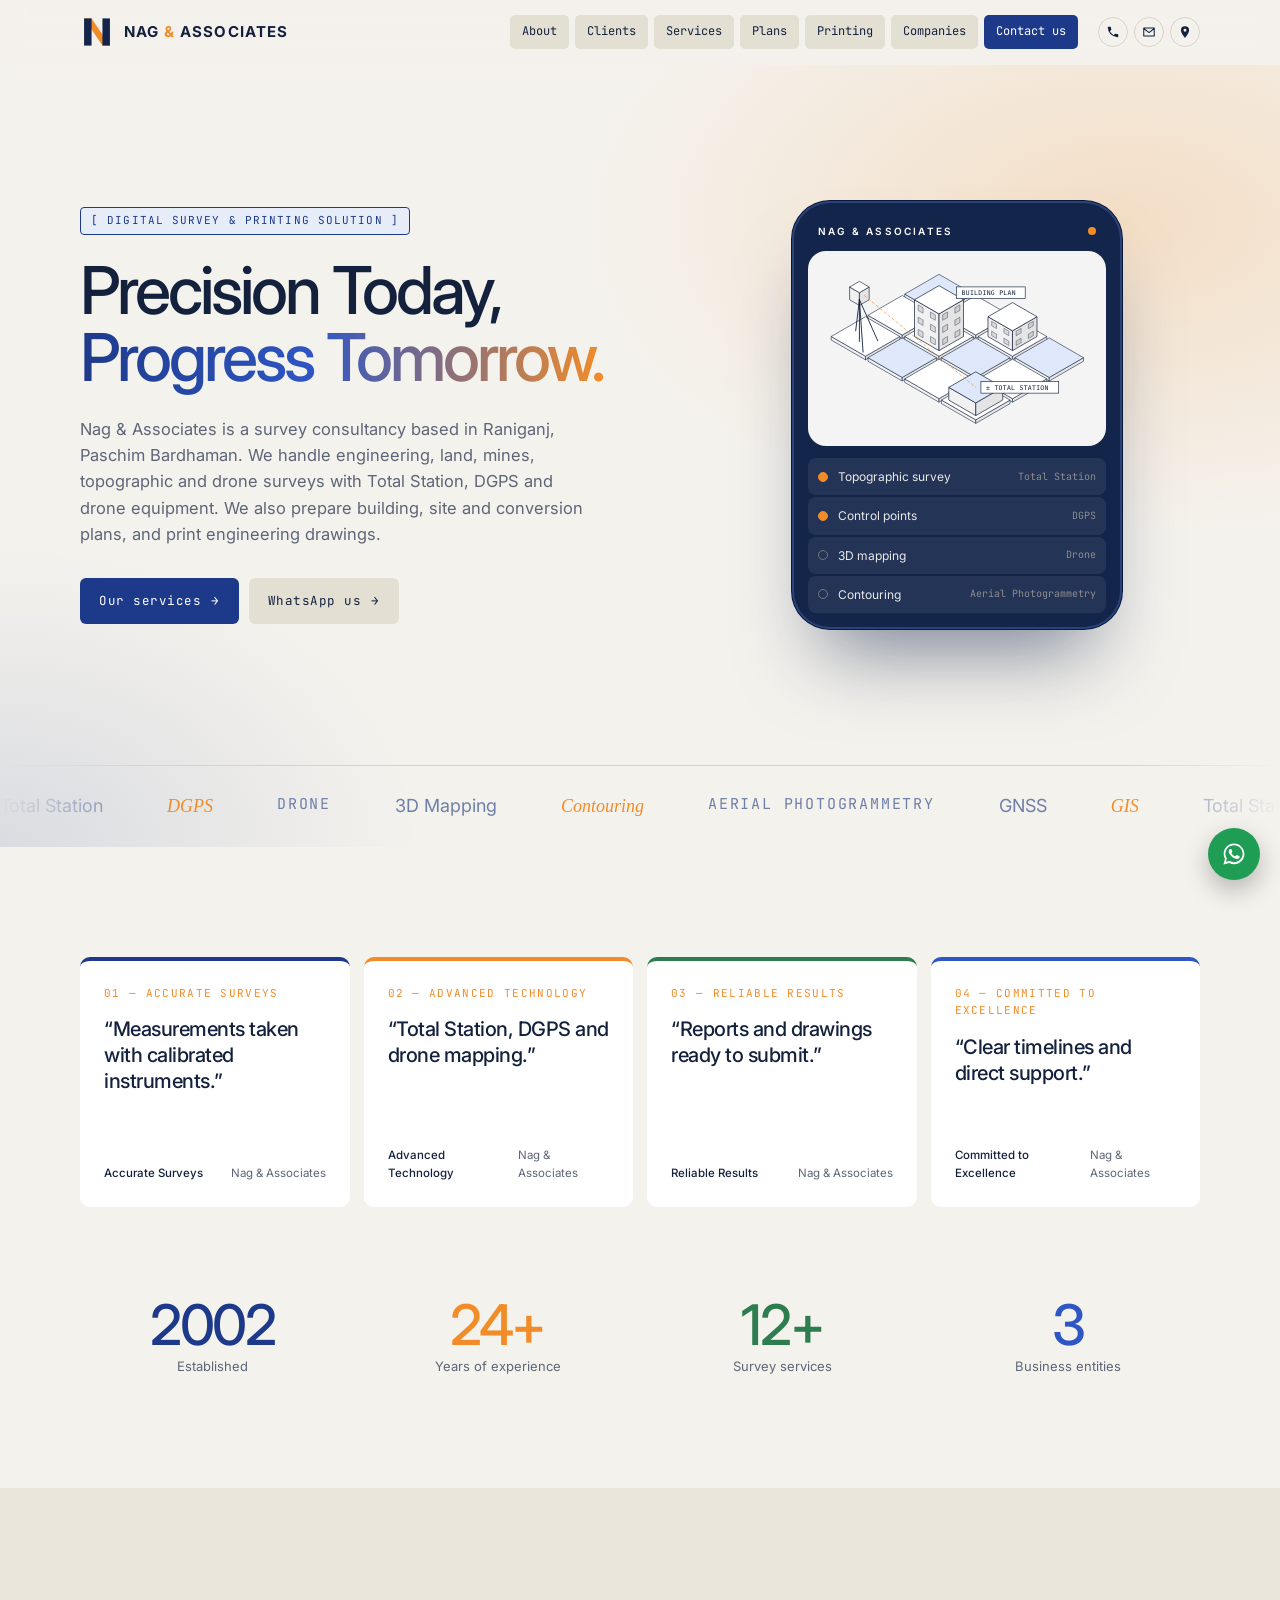
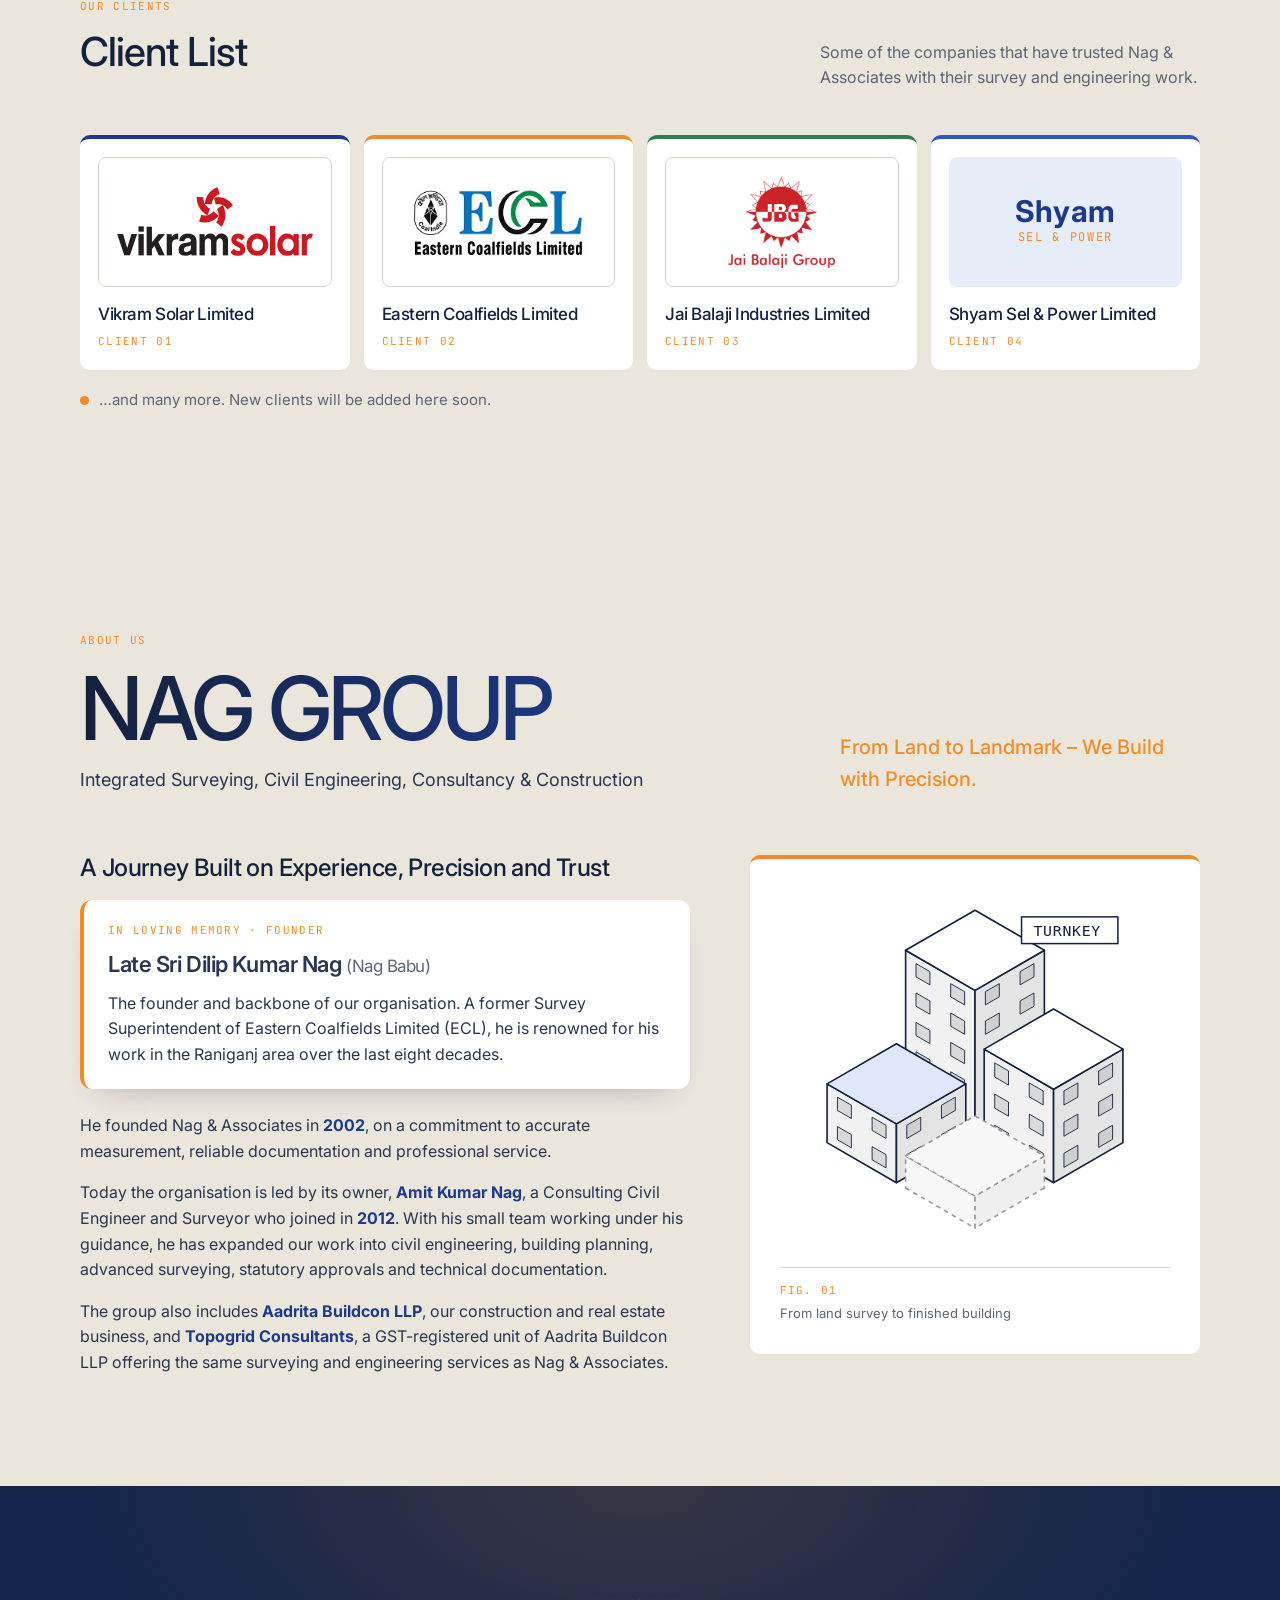
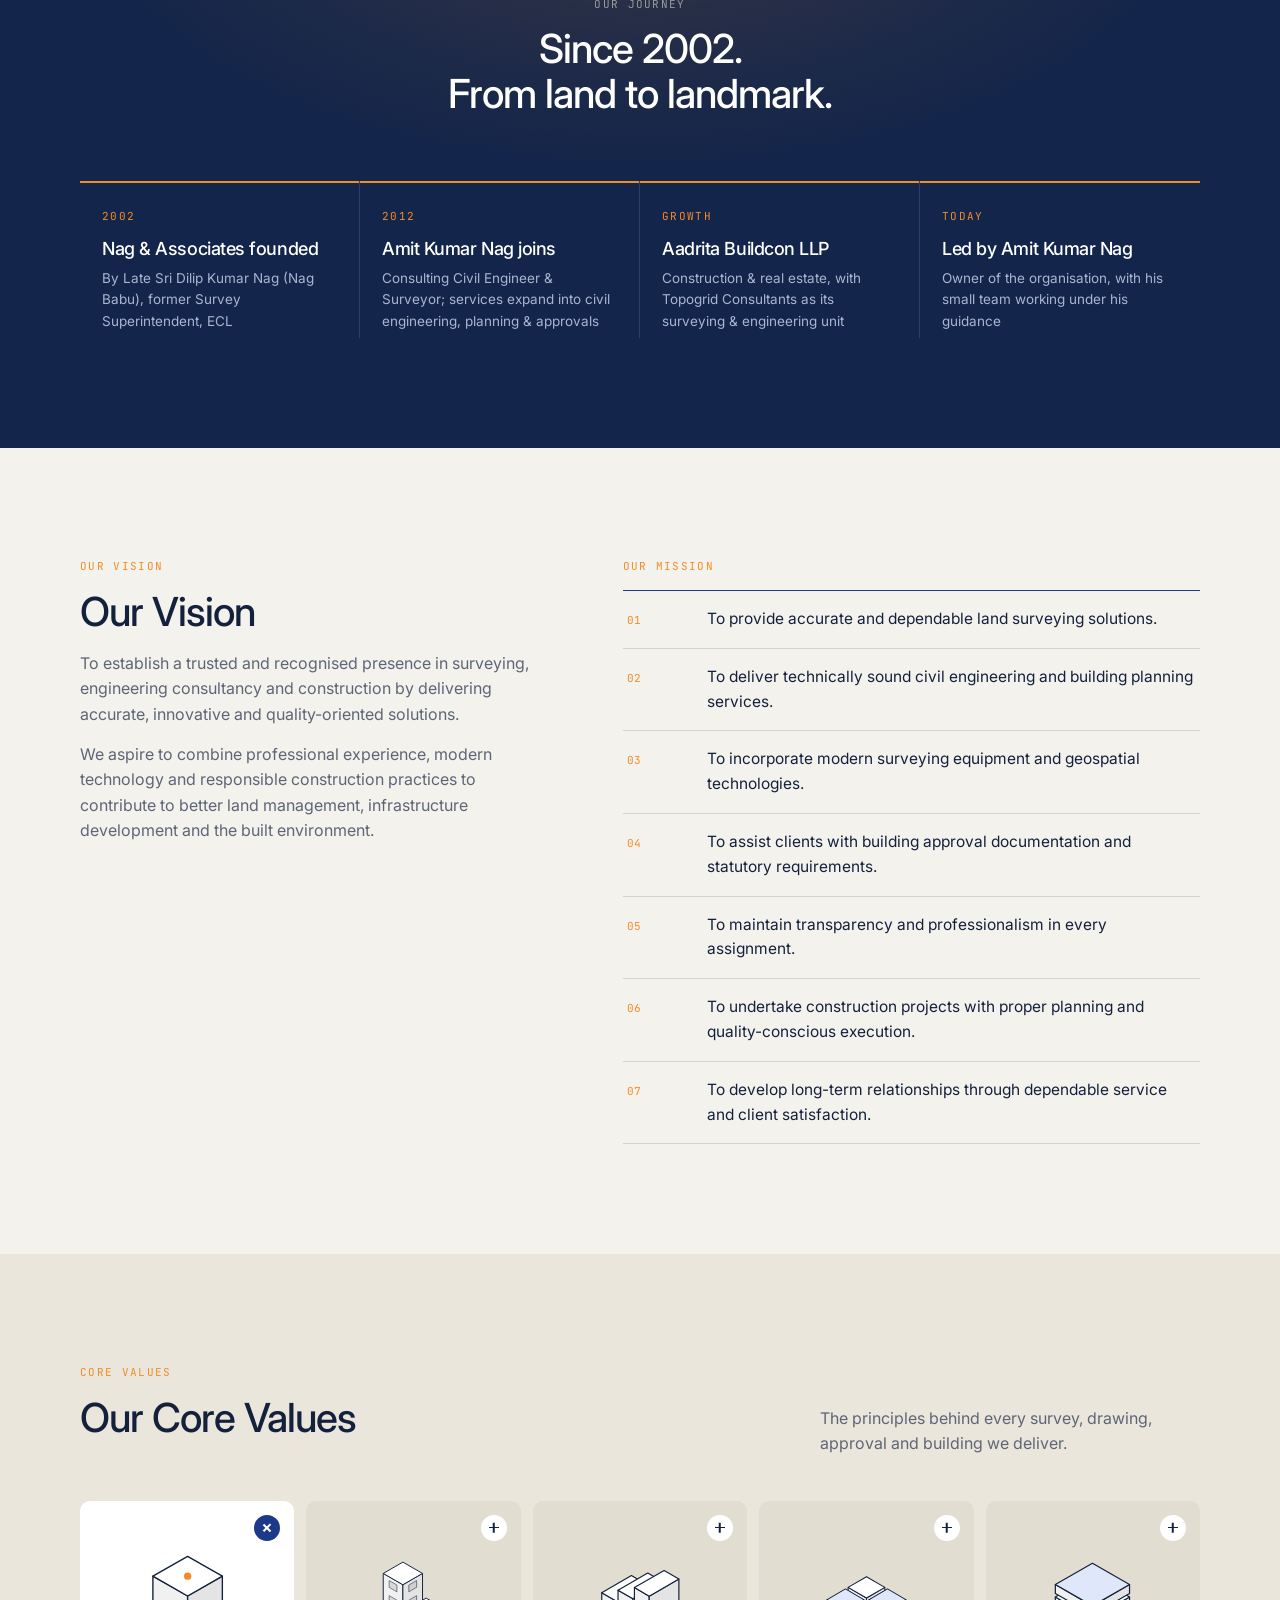
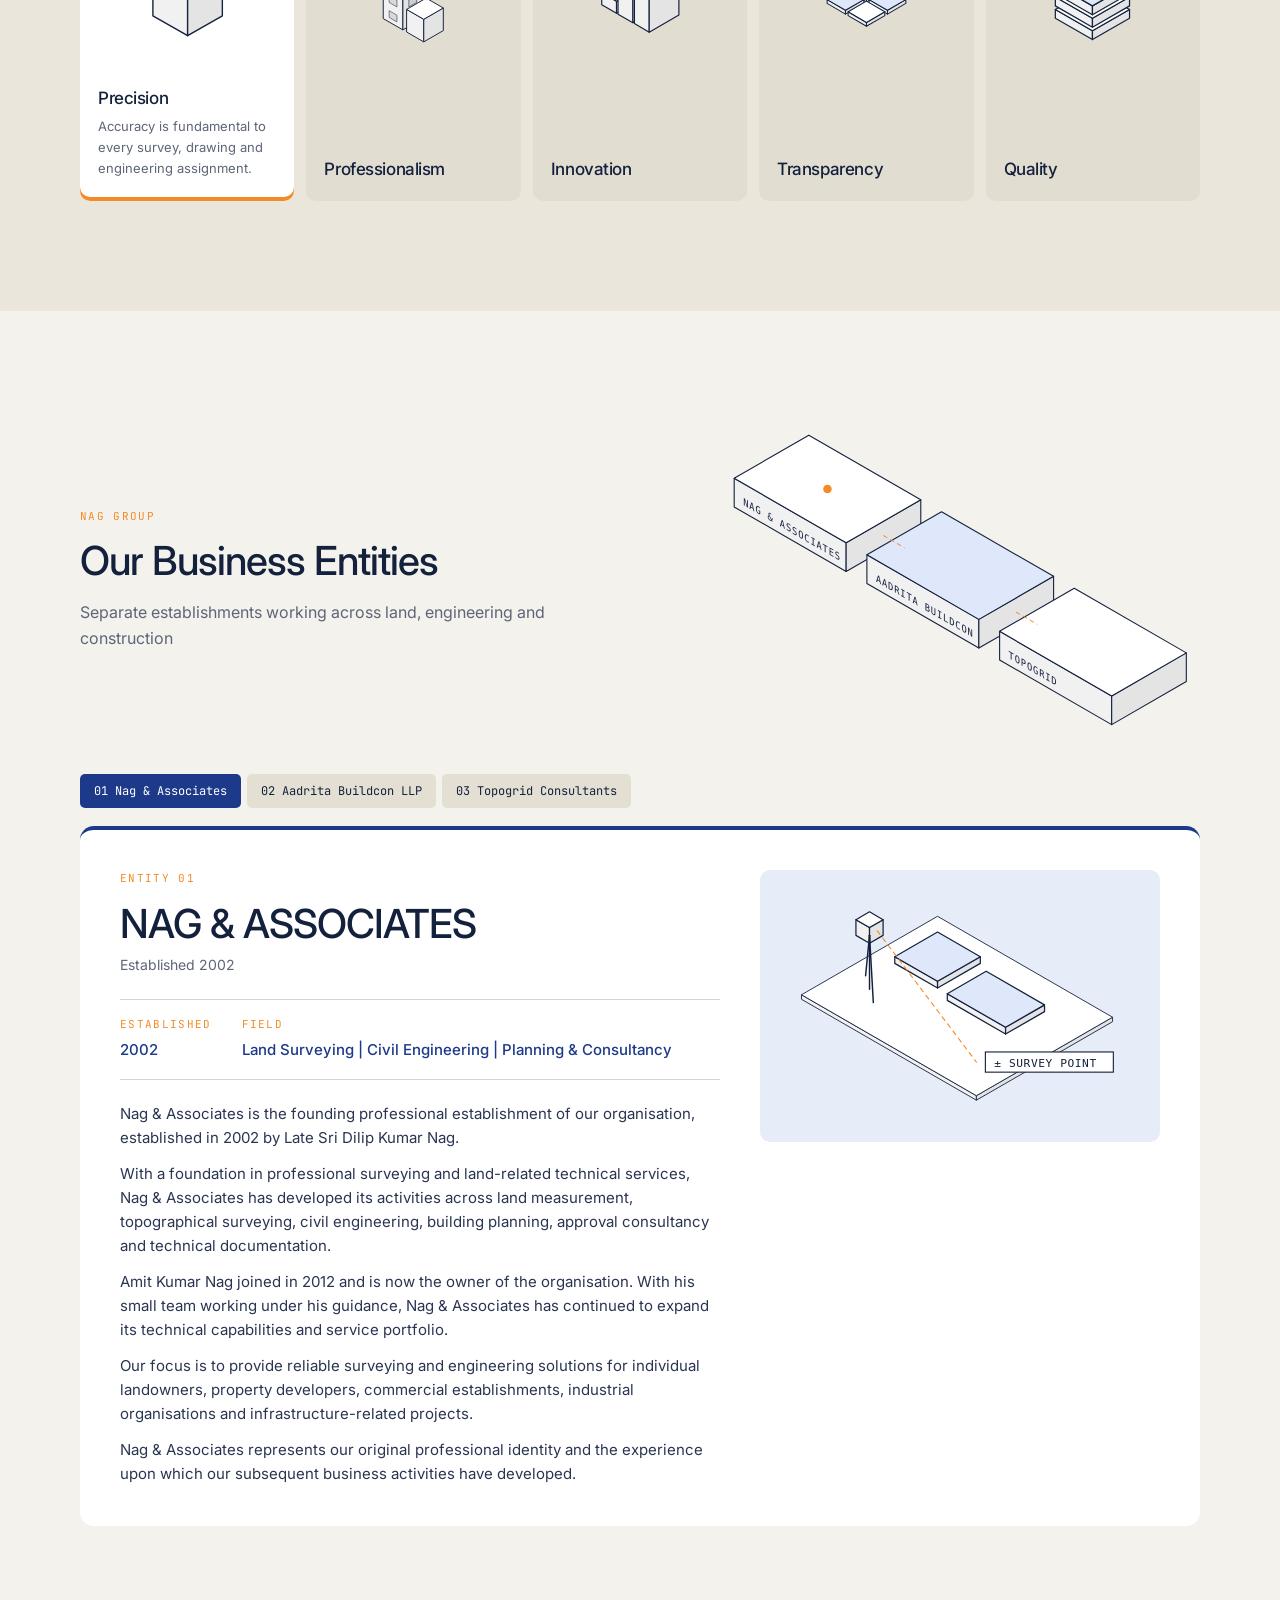
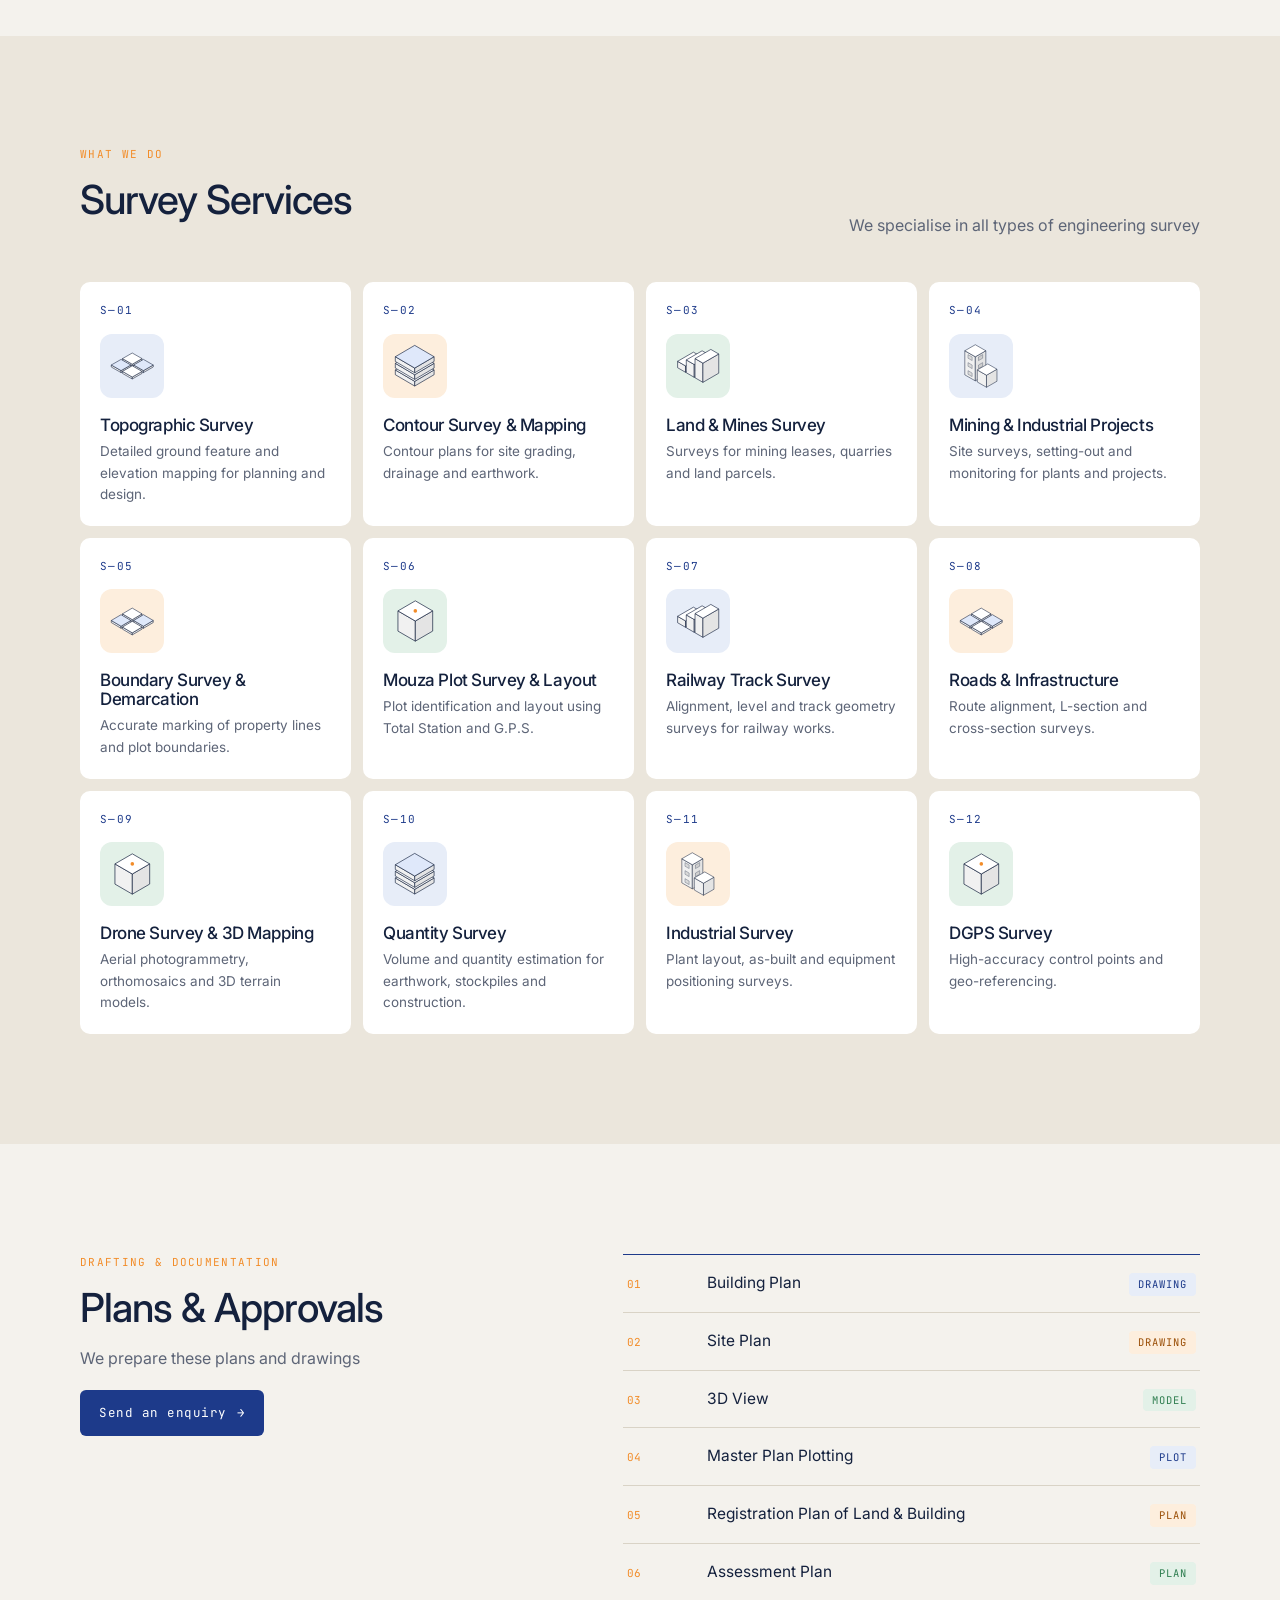
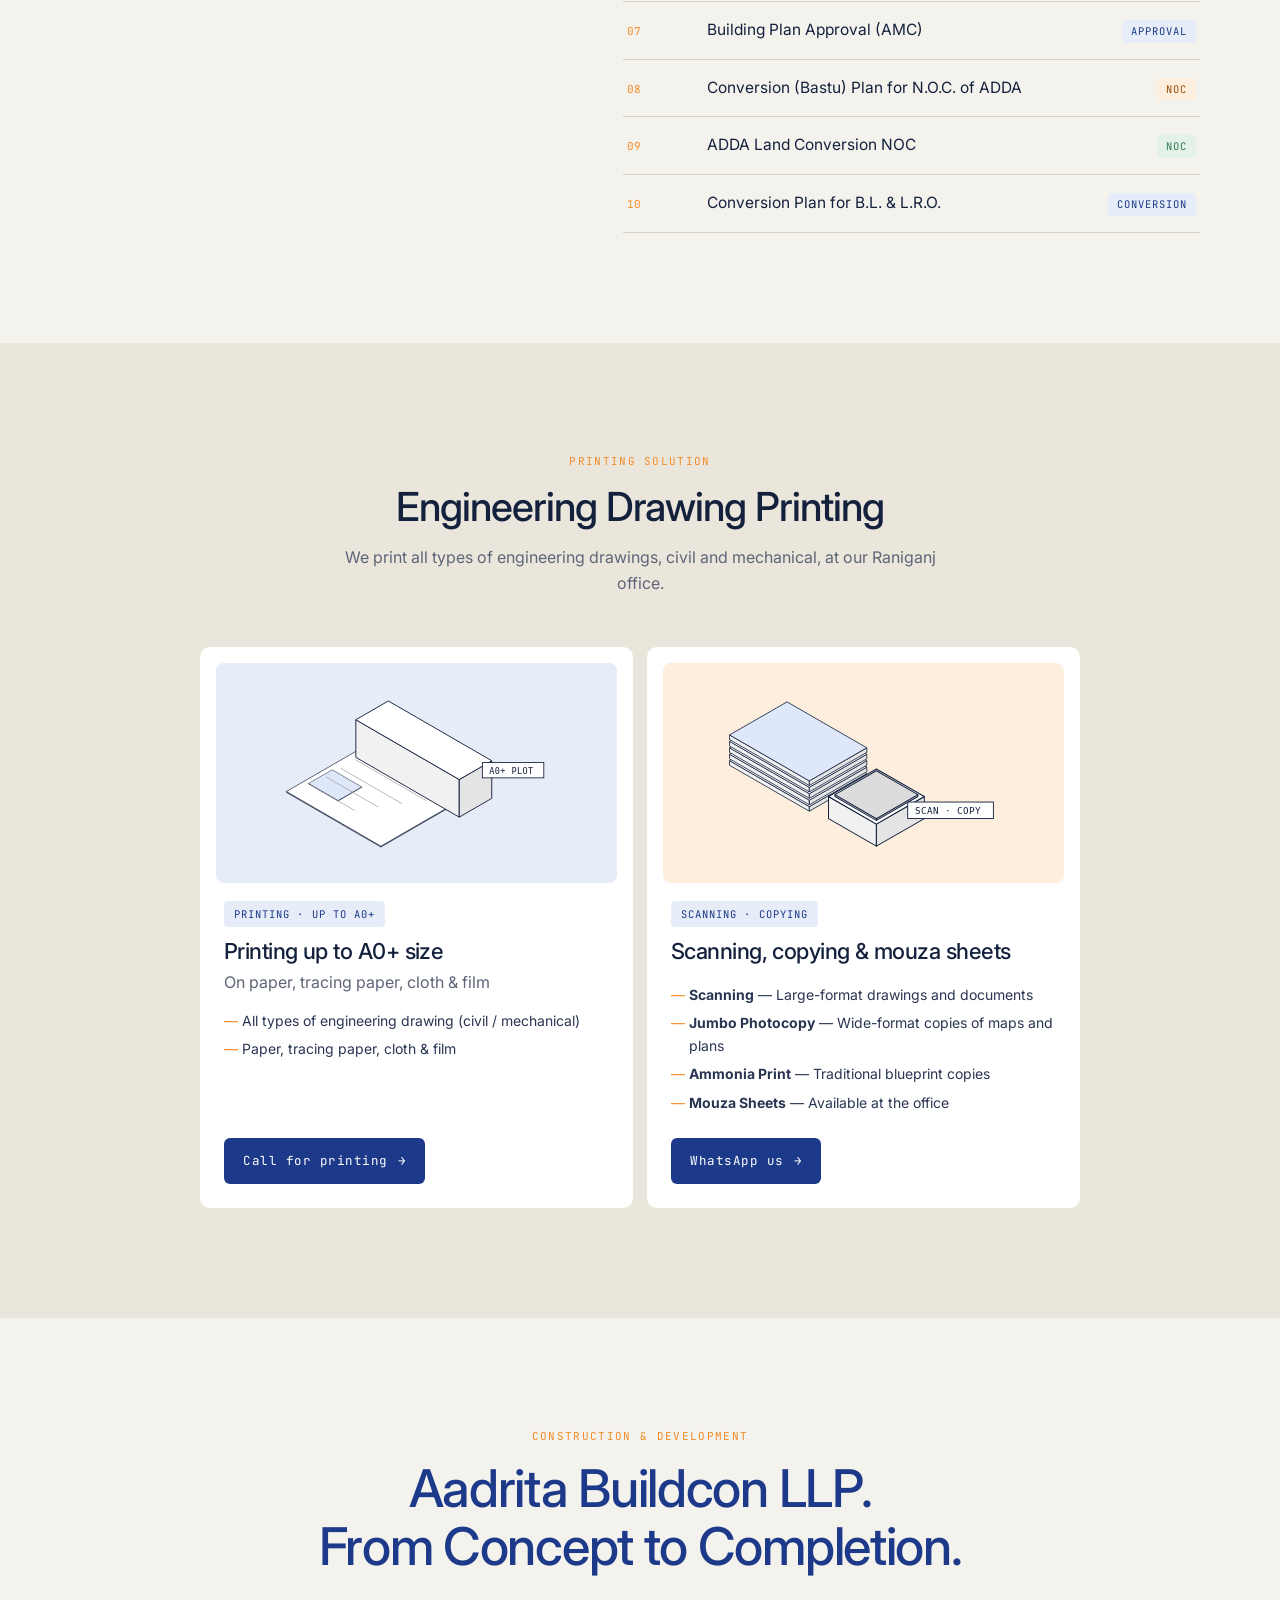
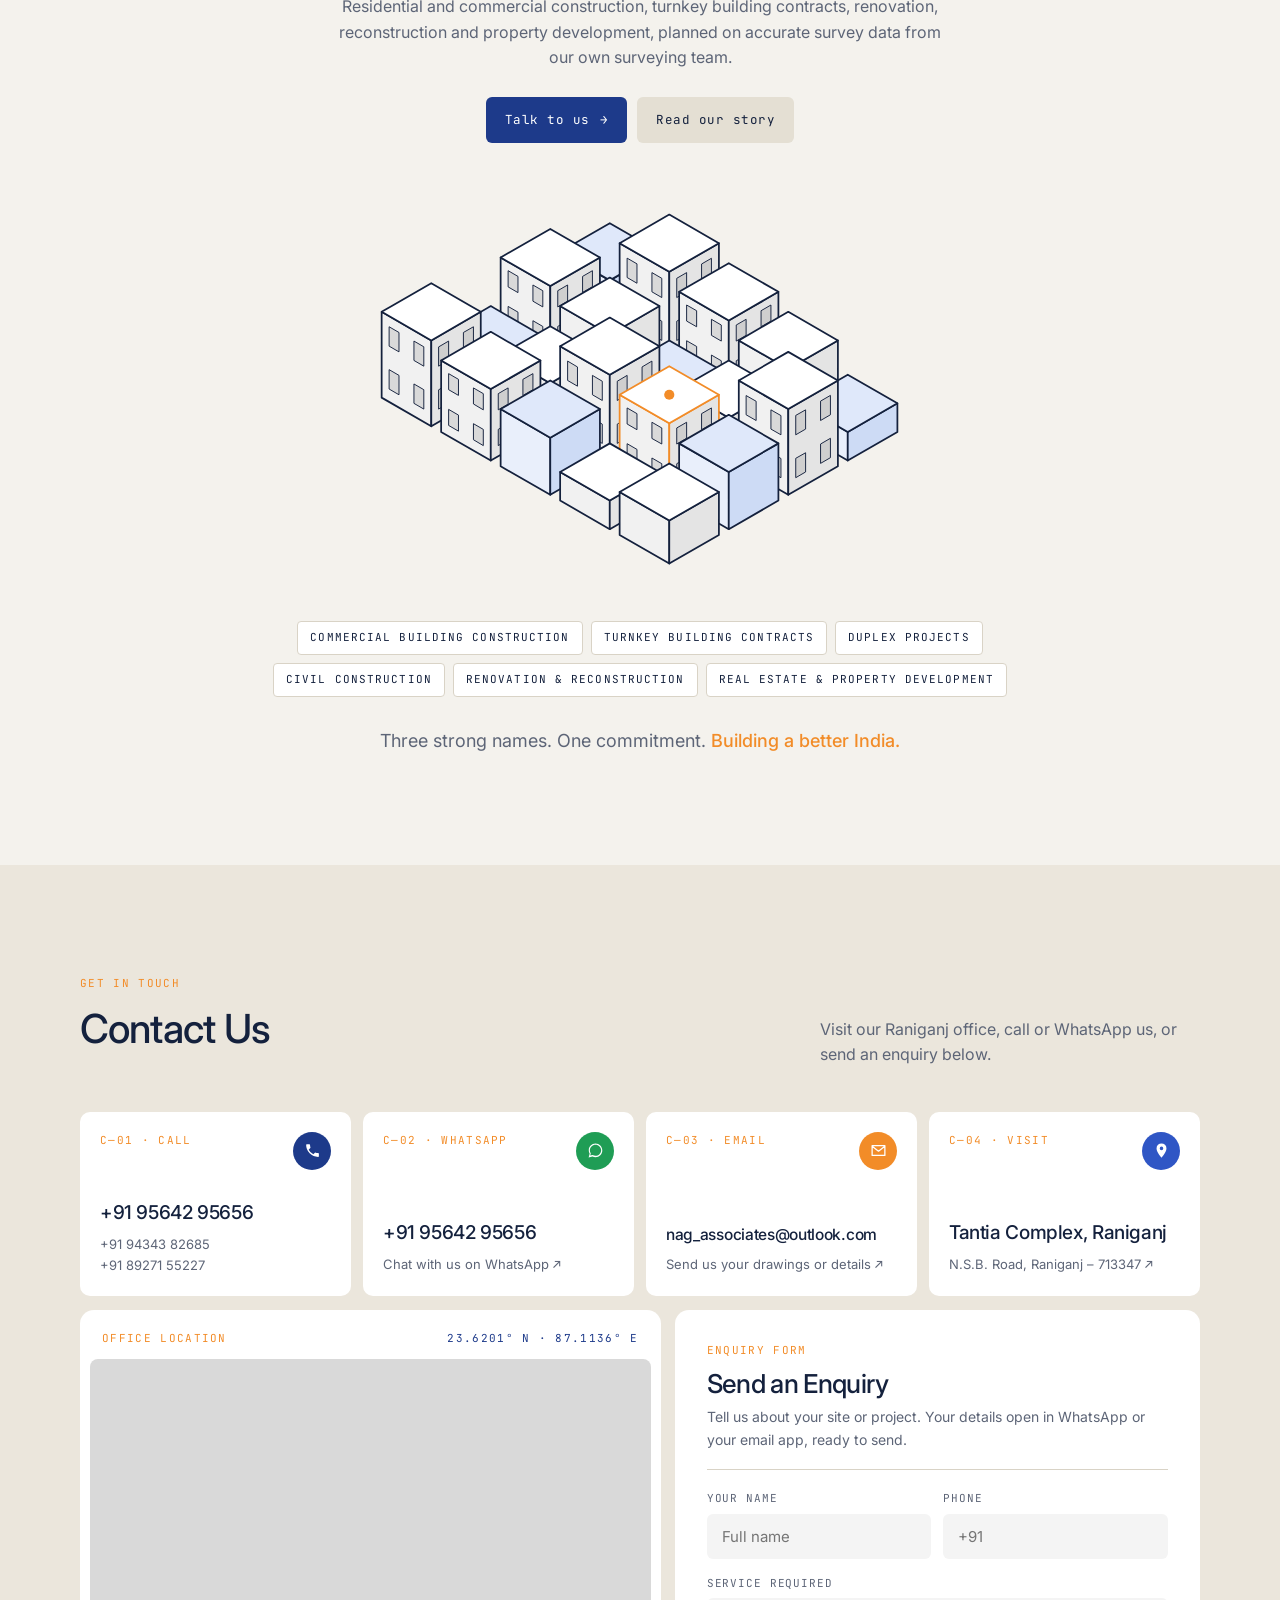
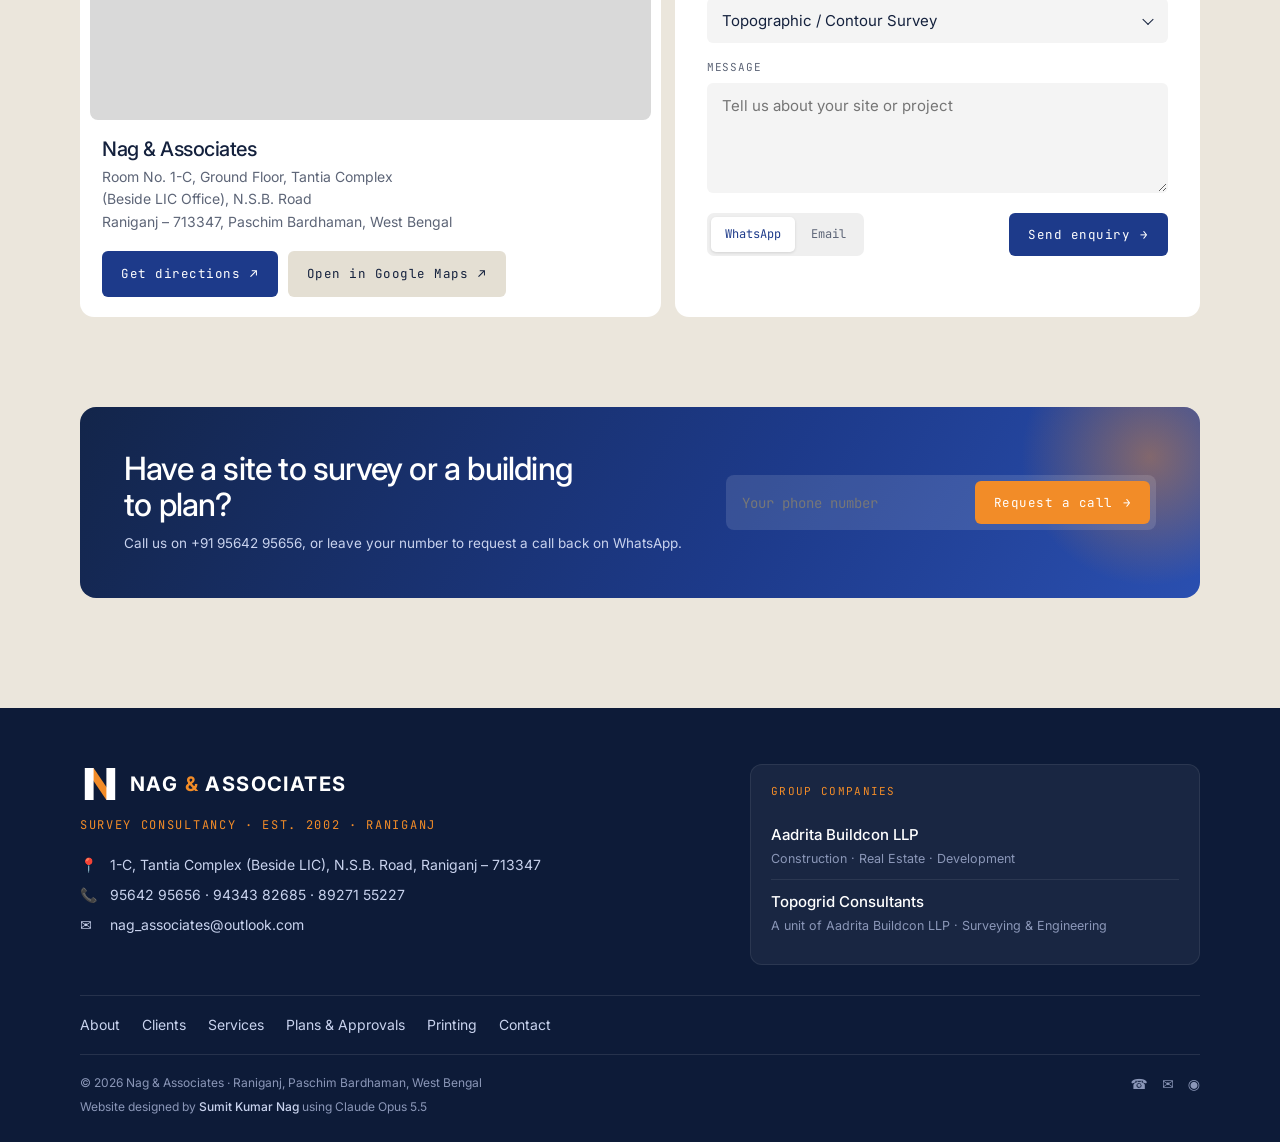
==== commit 1ed1dbac: "Add website designer credit to footer Co-Authored-By: Claude Opus 5.5 <noreply@anthropic.com> Claude" ====
--- a/index.html
+++ b/index.html
@@ -528,7 +528,7 @@
         <a href="#about">About</a><a href="#clients">Clients</a><a href="#services">Services</a><a href="#plans">Plans &amp; Approvals</a><a href="#printing">Printing</a><a href="#contact">Contact</a>
       </nav>
       <div class="footer-bottom">
-        <span>© <span id="year">2026</span> Nag &amp; Associates · Raniganj, Paschim Bardhaman, West Bengal</span>
+        <span class="fb-left"><span>© <span id="year">2026</span> Nag &amp; Associates · Raniganj, Paschim Bardhaman, West Bengal</span><span class="credit">Website designed by <strong>Sumit Kumar Nag</strong> using Claude Opus 5.5</span></span>
         <span class="f-icons">
           <a href="tel:+919564295656" aria-label="Call">☎</a>
           <a href="mailto:nag_associates@outlook.com" aria-label="Email">✉</a>
--- a/assets/css/style.css
+++ b/assets/css/style.css
@@ -753,3 +753,6 @@
 }
 .tab.active, .tab.active:hover { background: var(--blue); color: #fff; }
 @media (max-width: 640px) { .footer-tagline { font-size: 11px; letter-spacing: .08em; } }
+.fb-left { display: flex; flex-direction: column; gap: 4px; }
+.credit { color: #8b97b8; font-size: 12px; }
+.credit strong { color: #c9d3ee; font-weight: 500; }
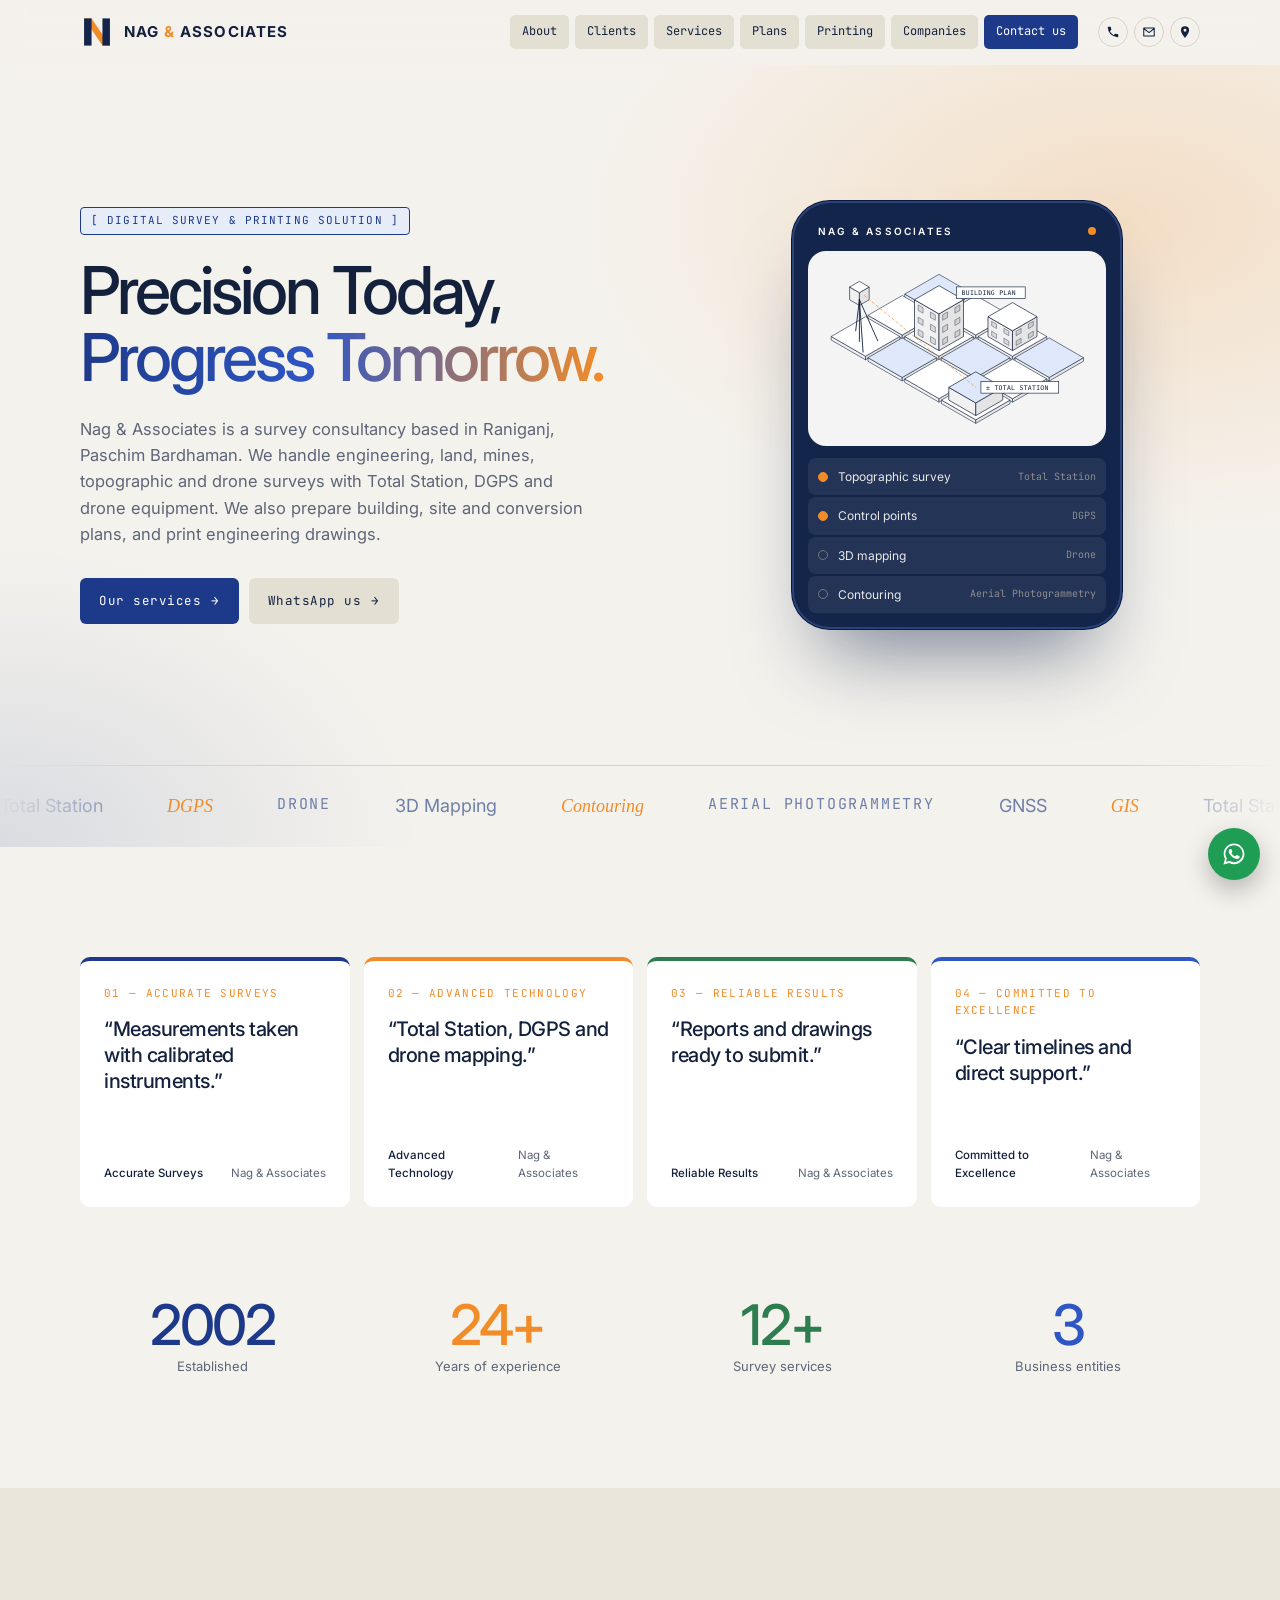
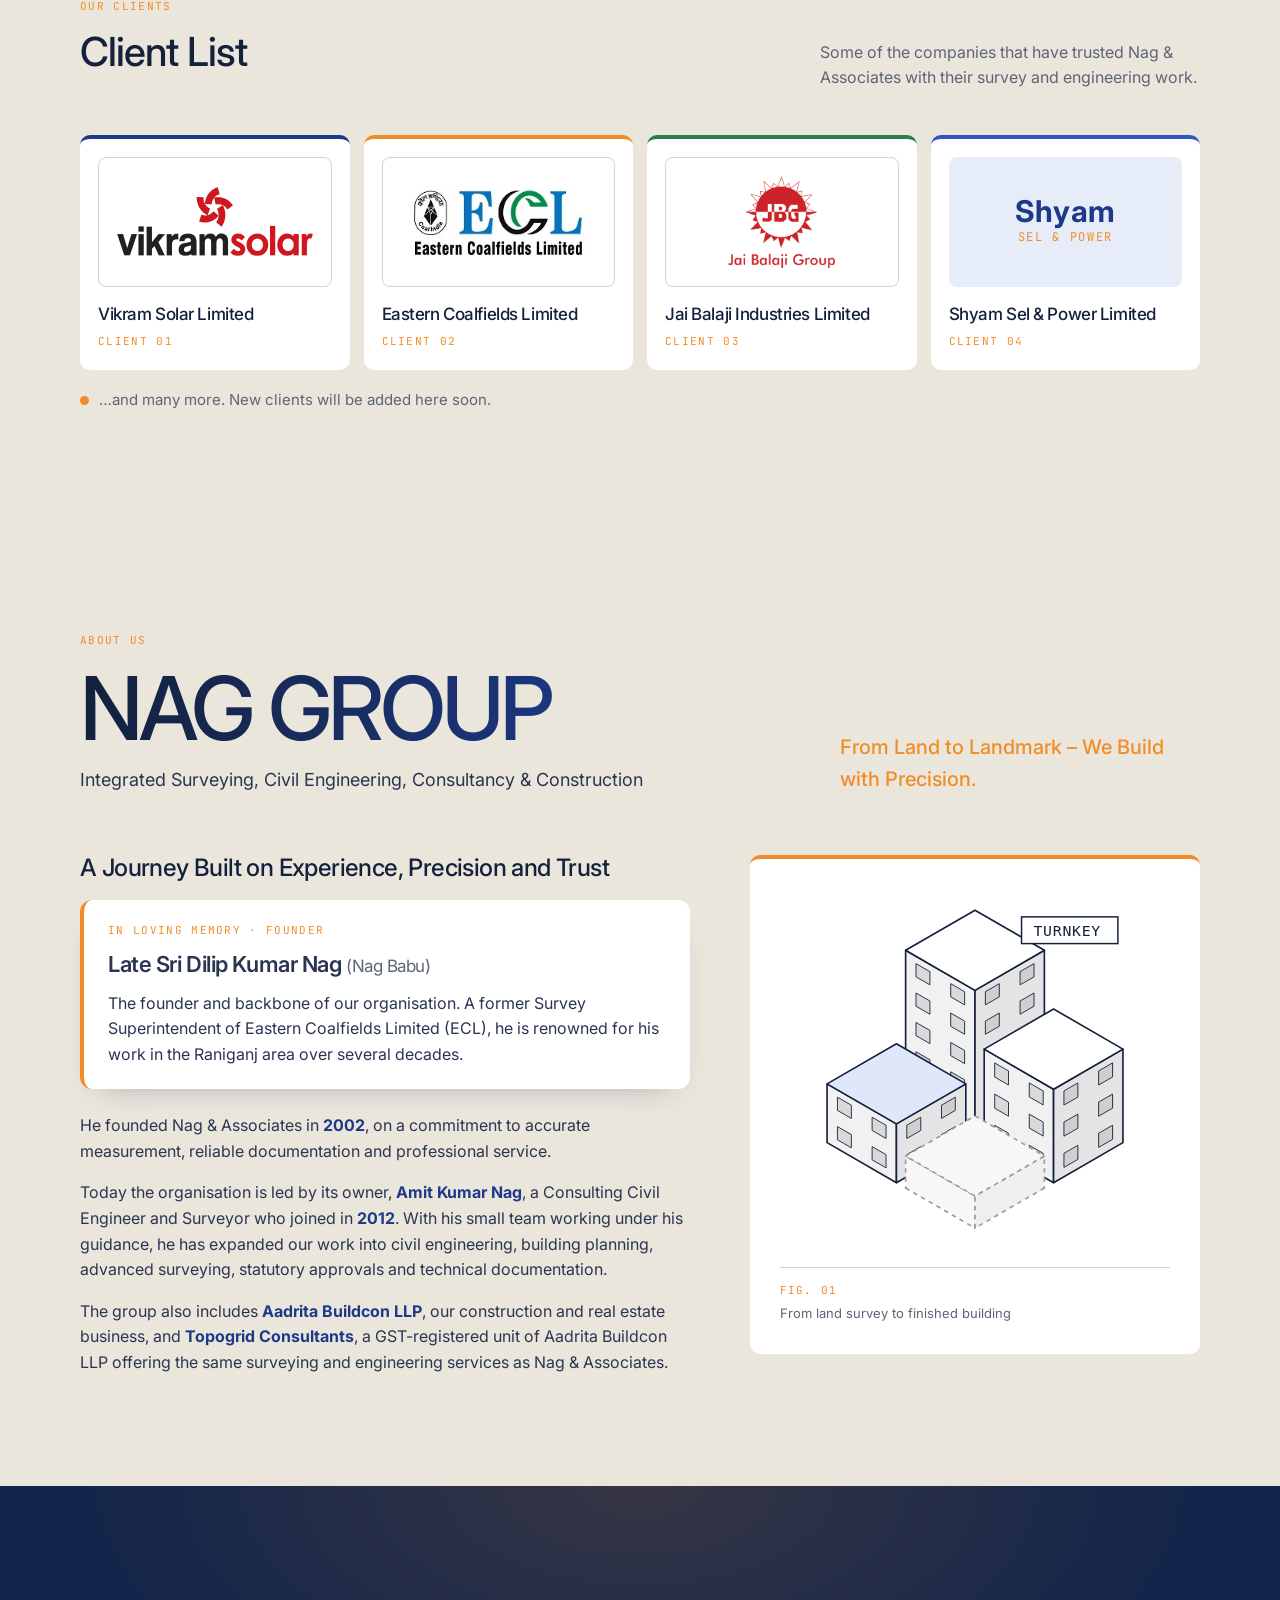
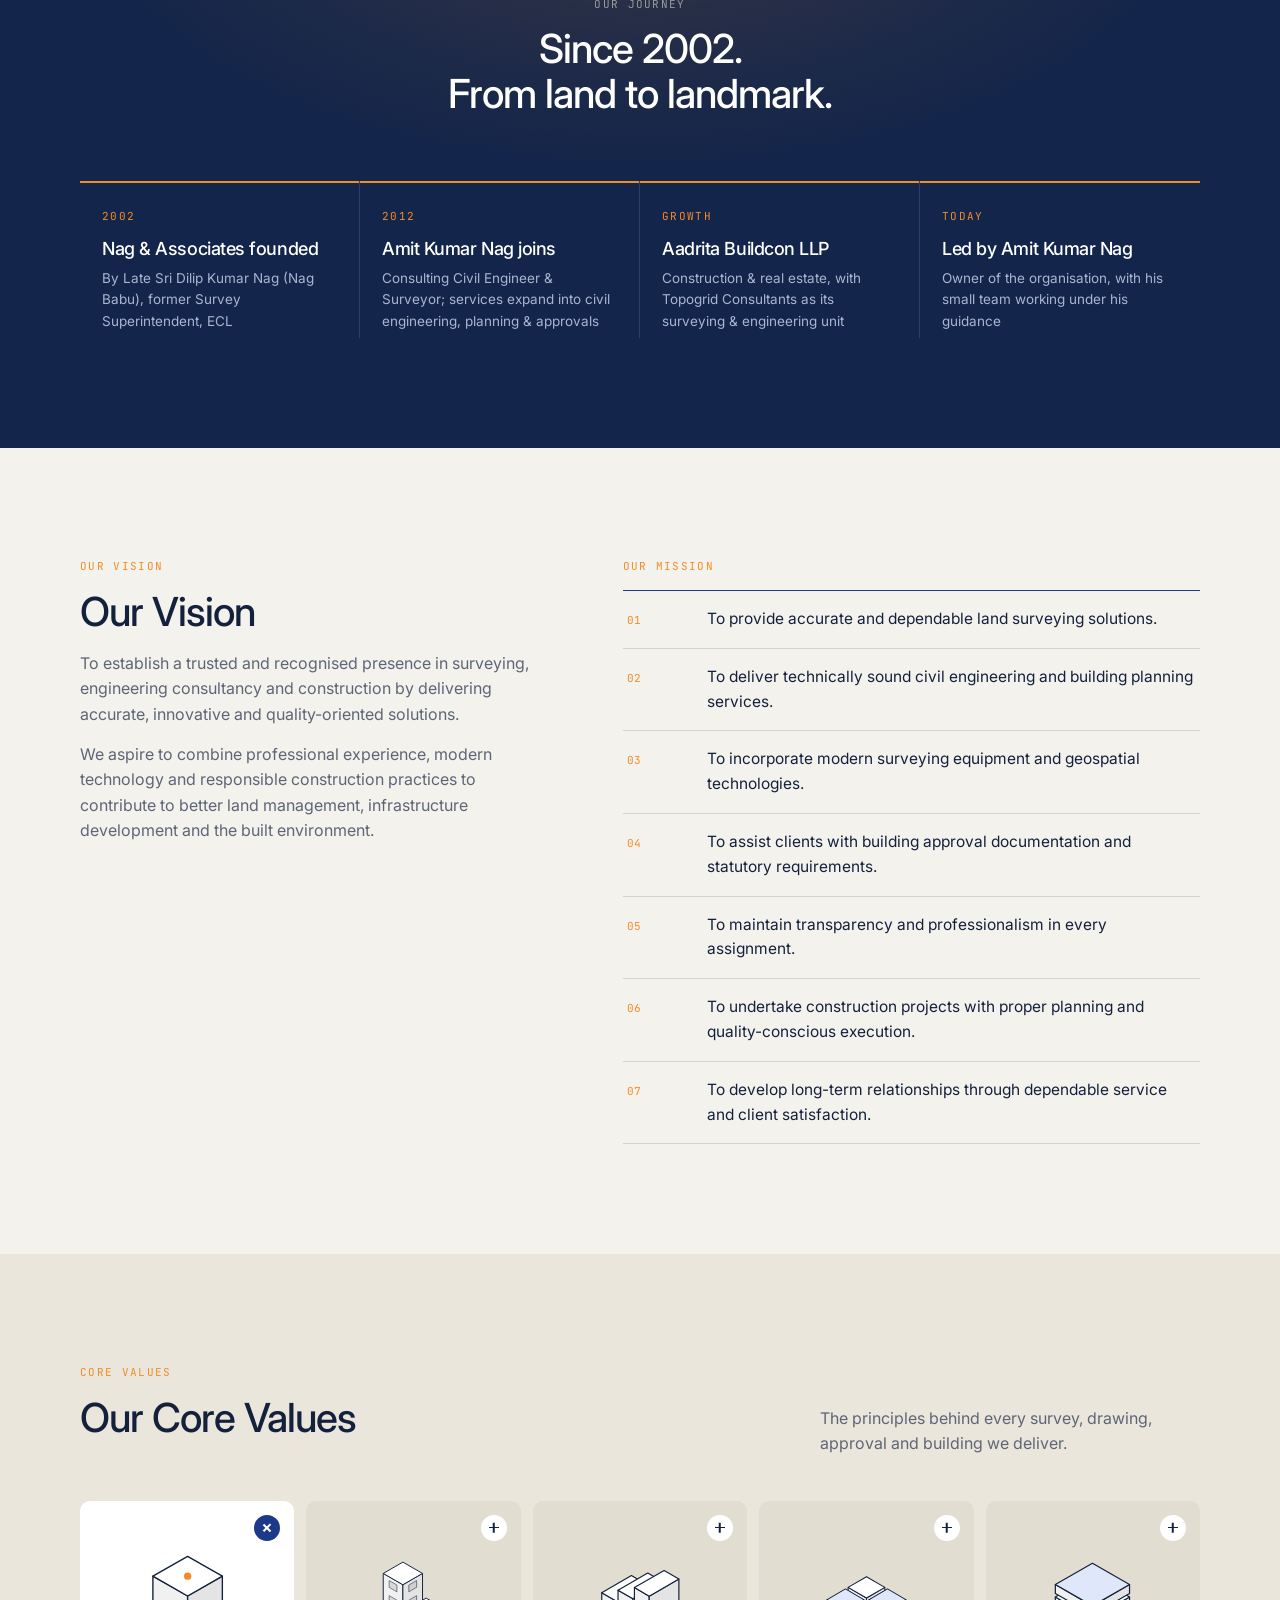
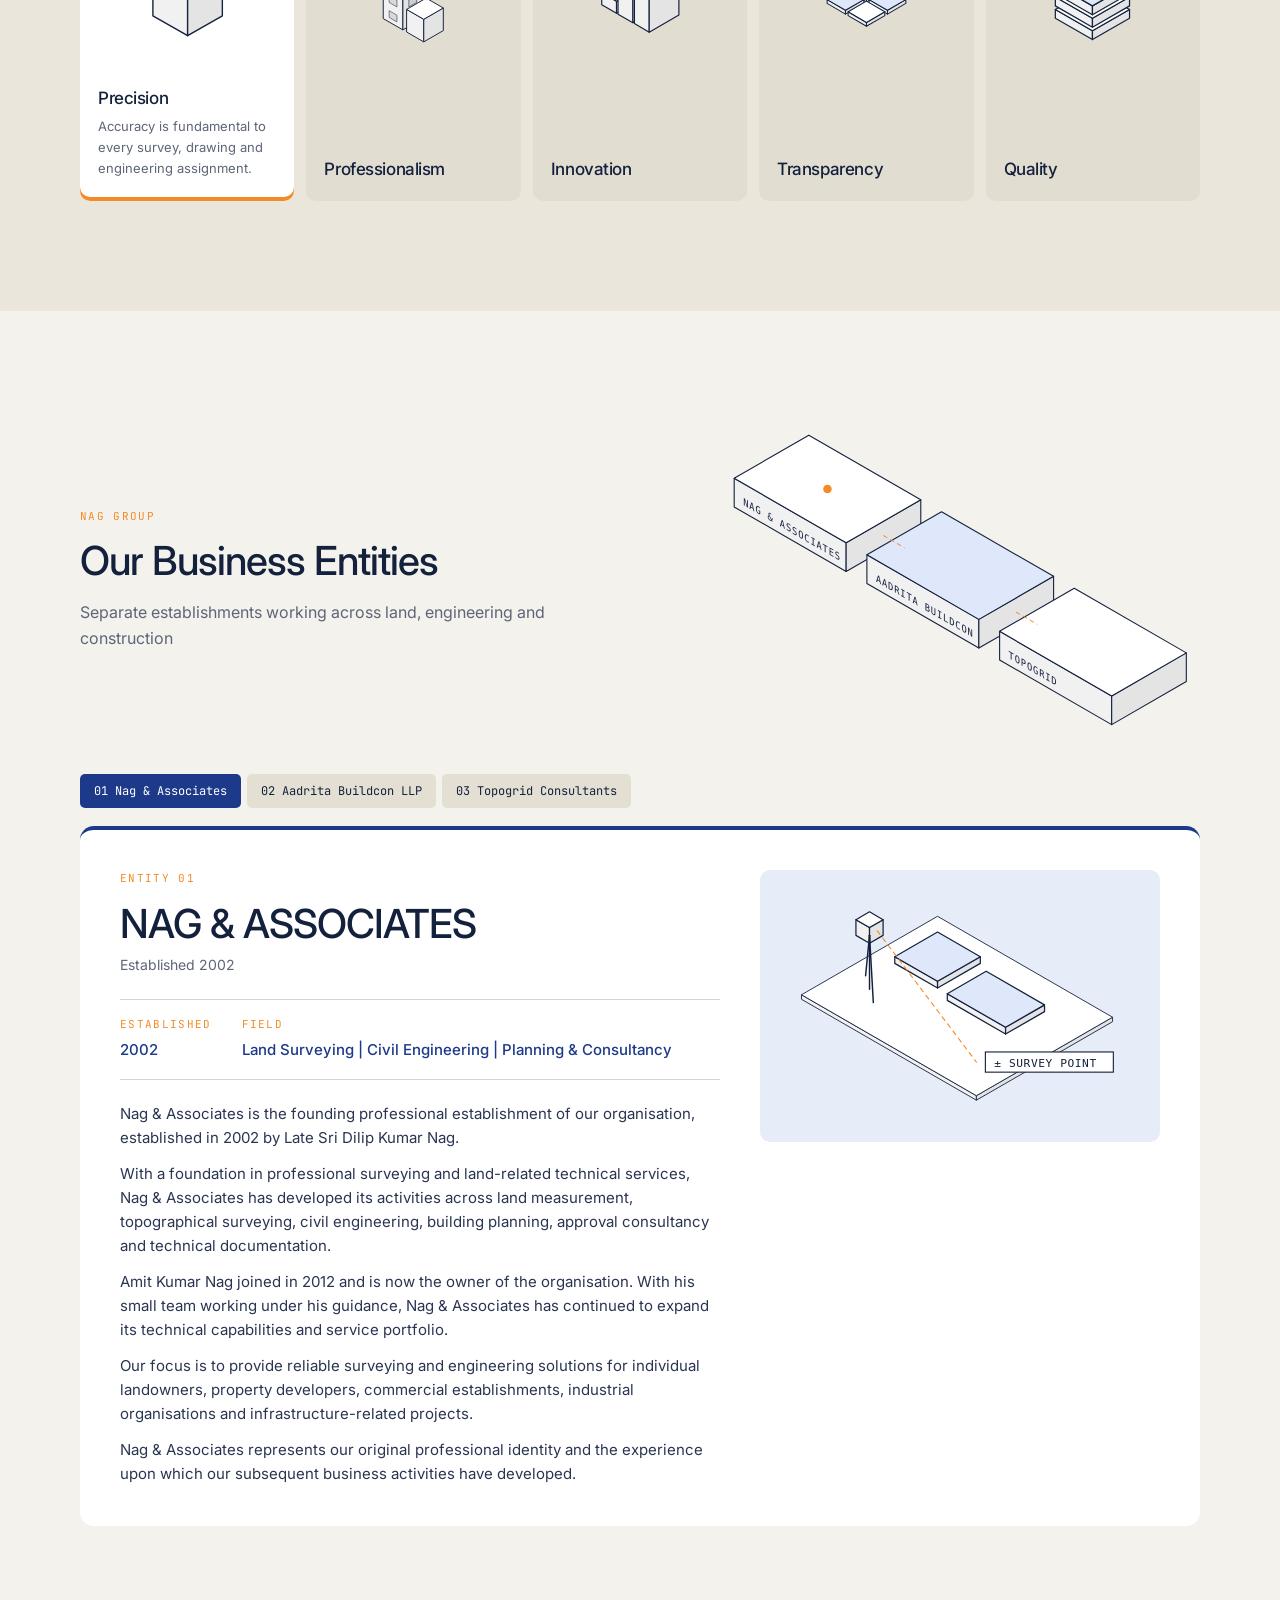
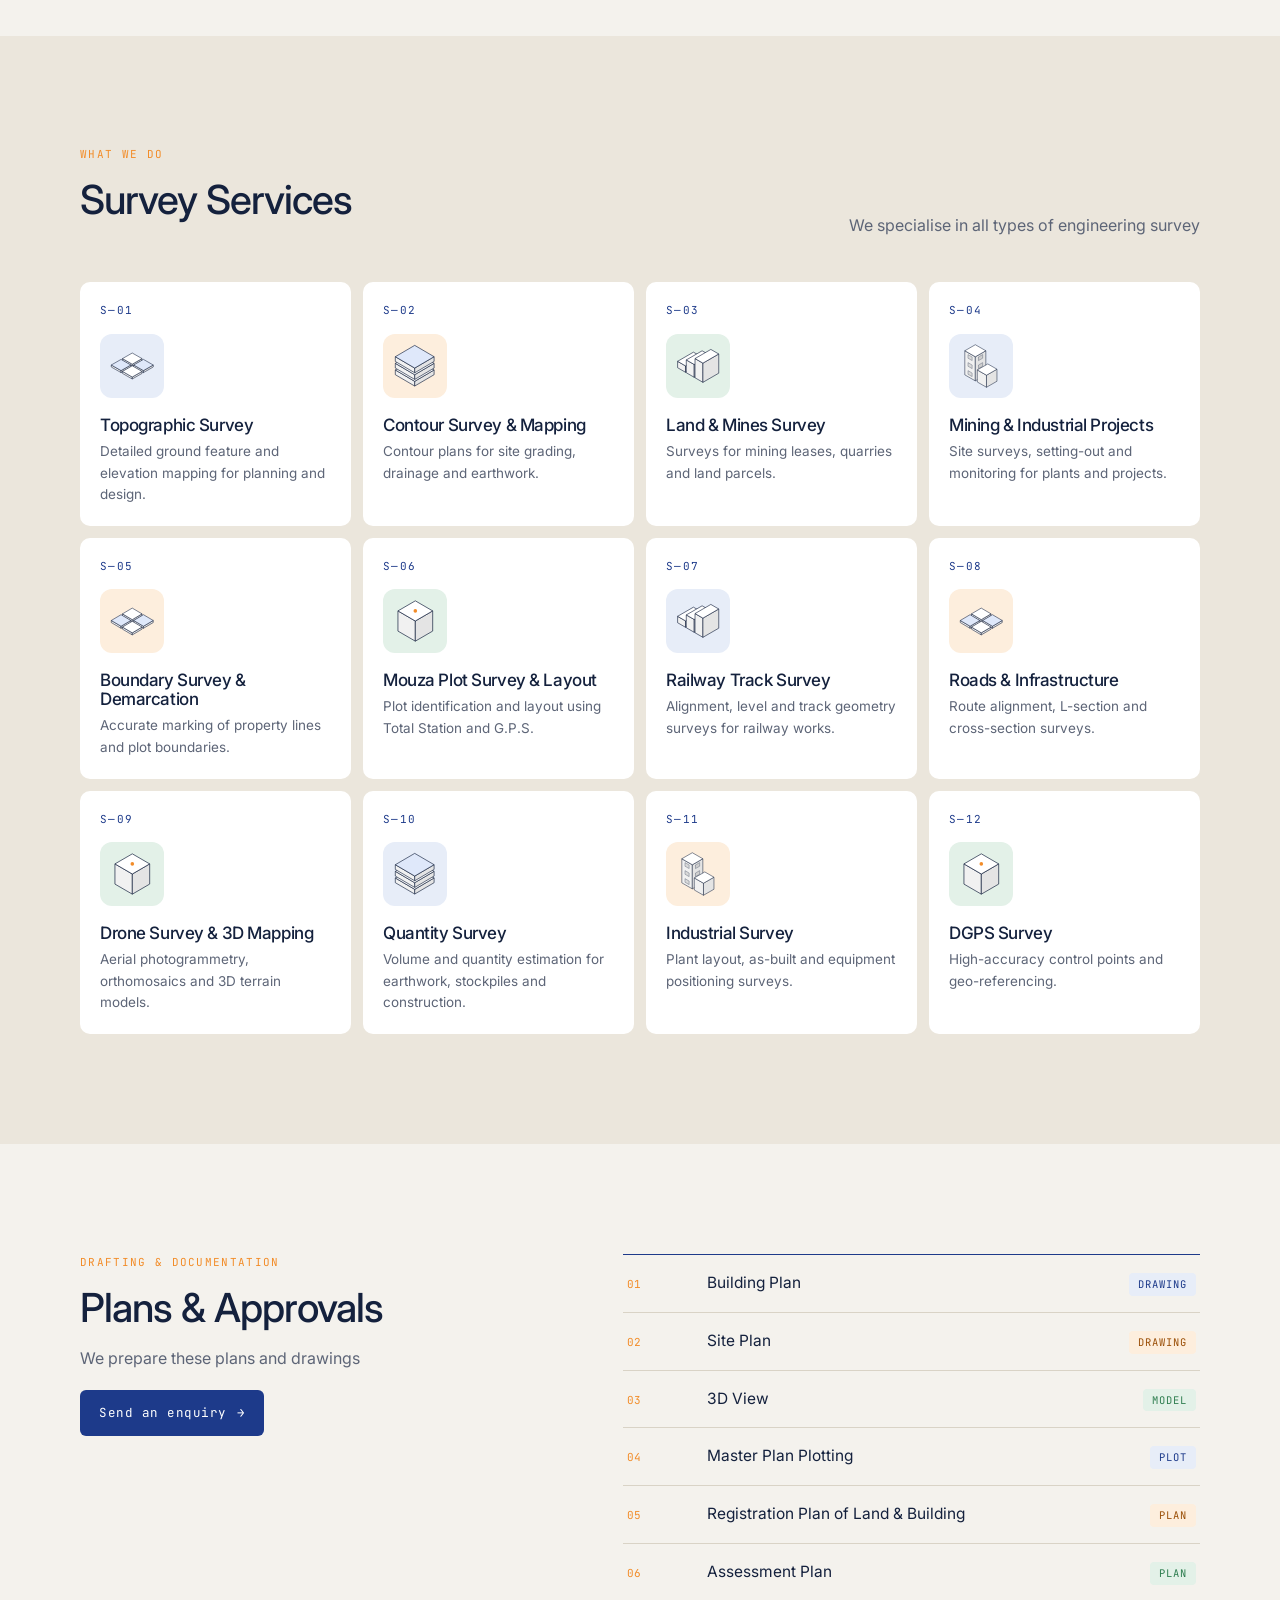
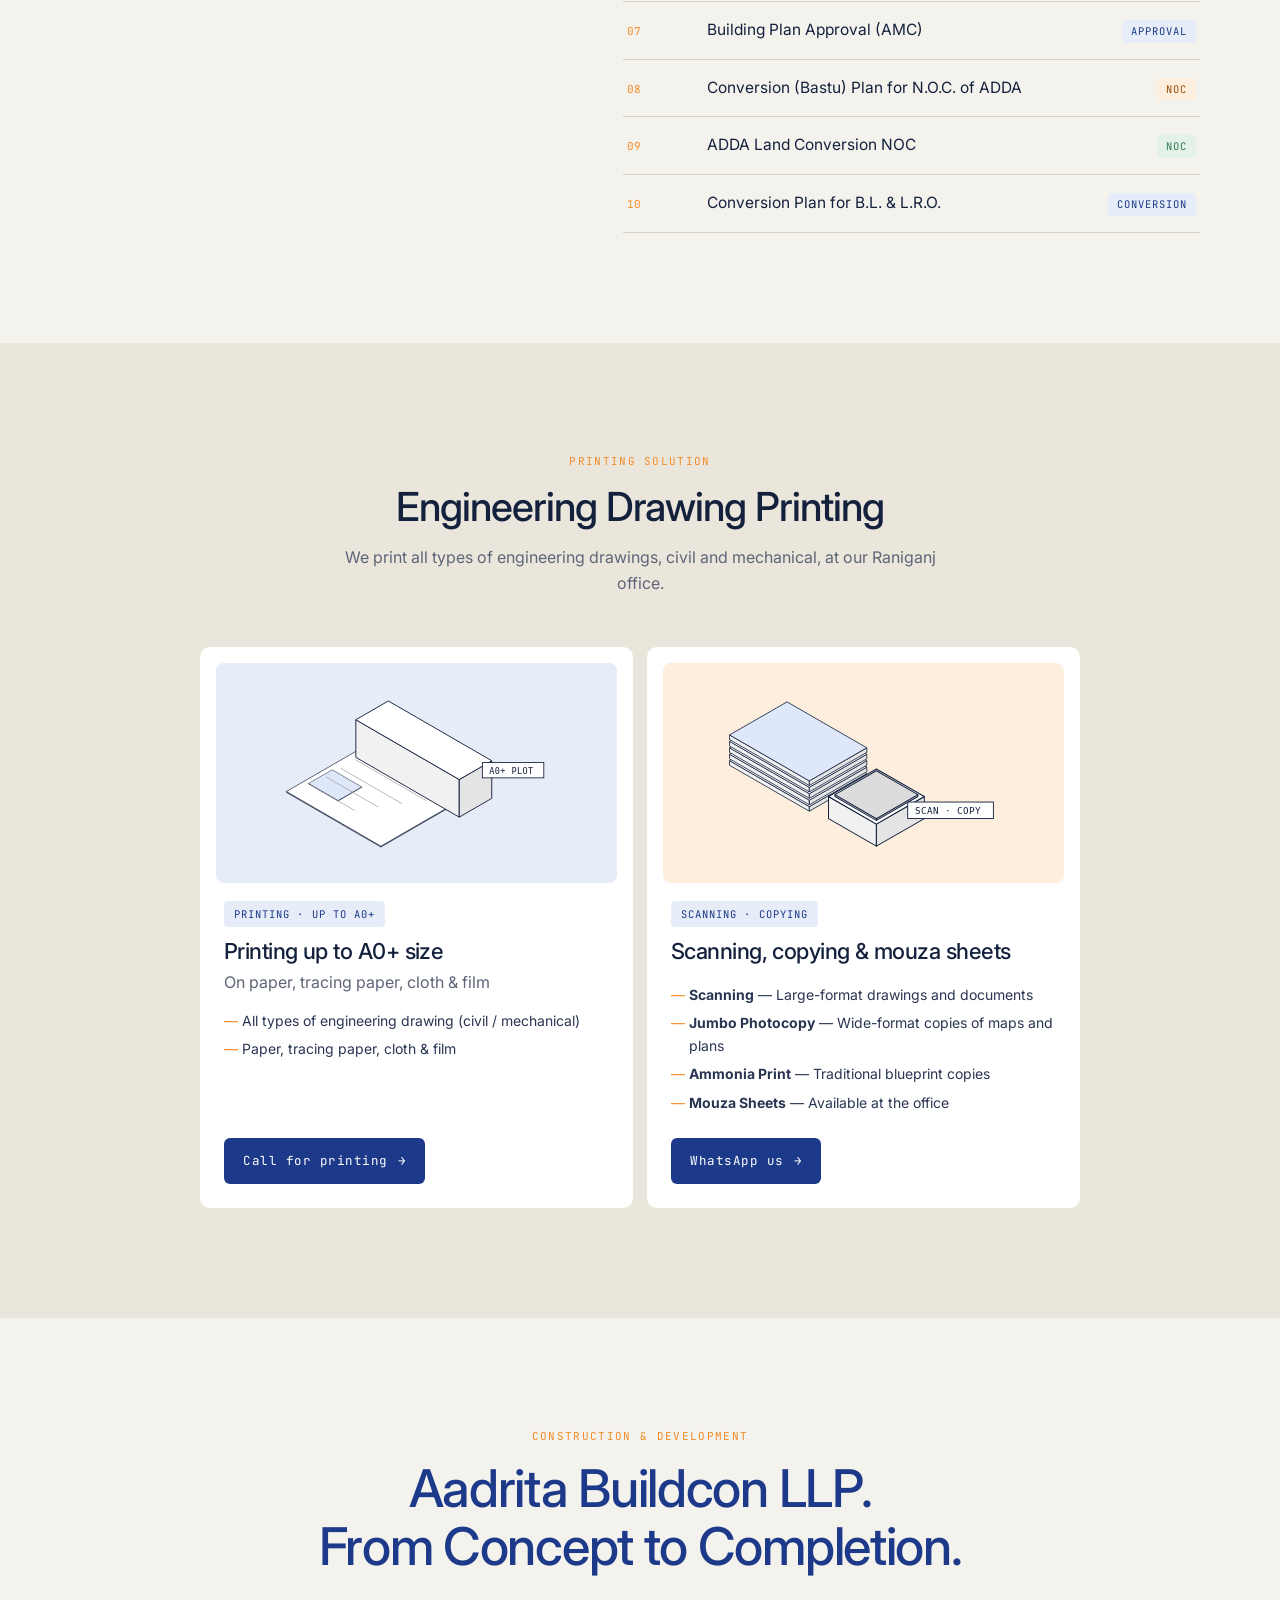
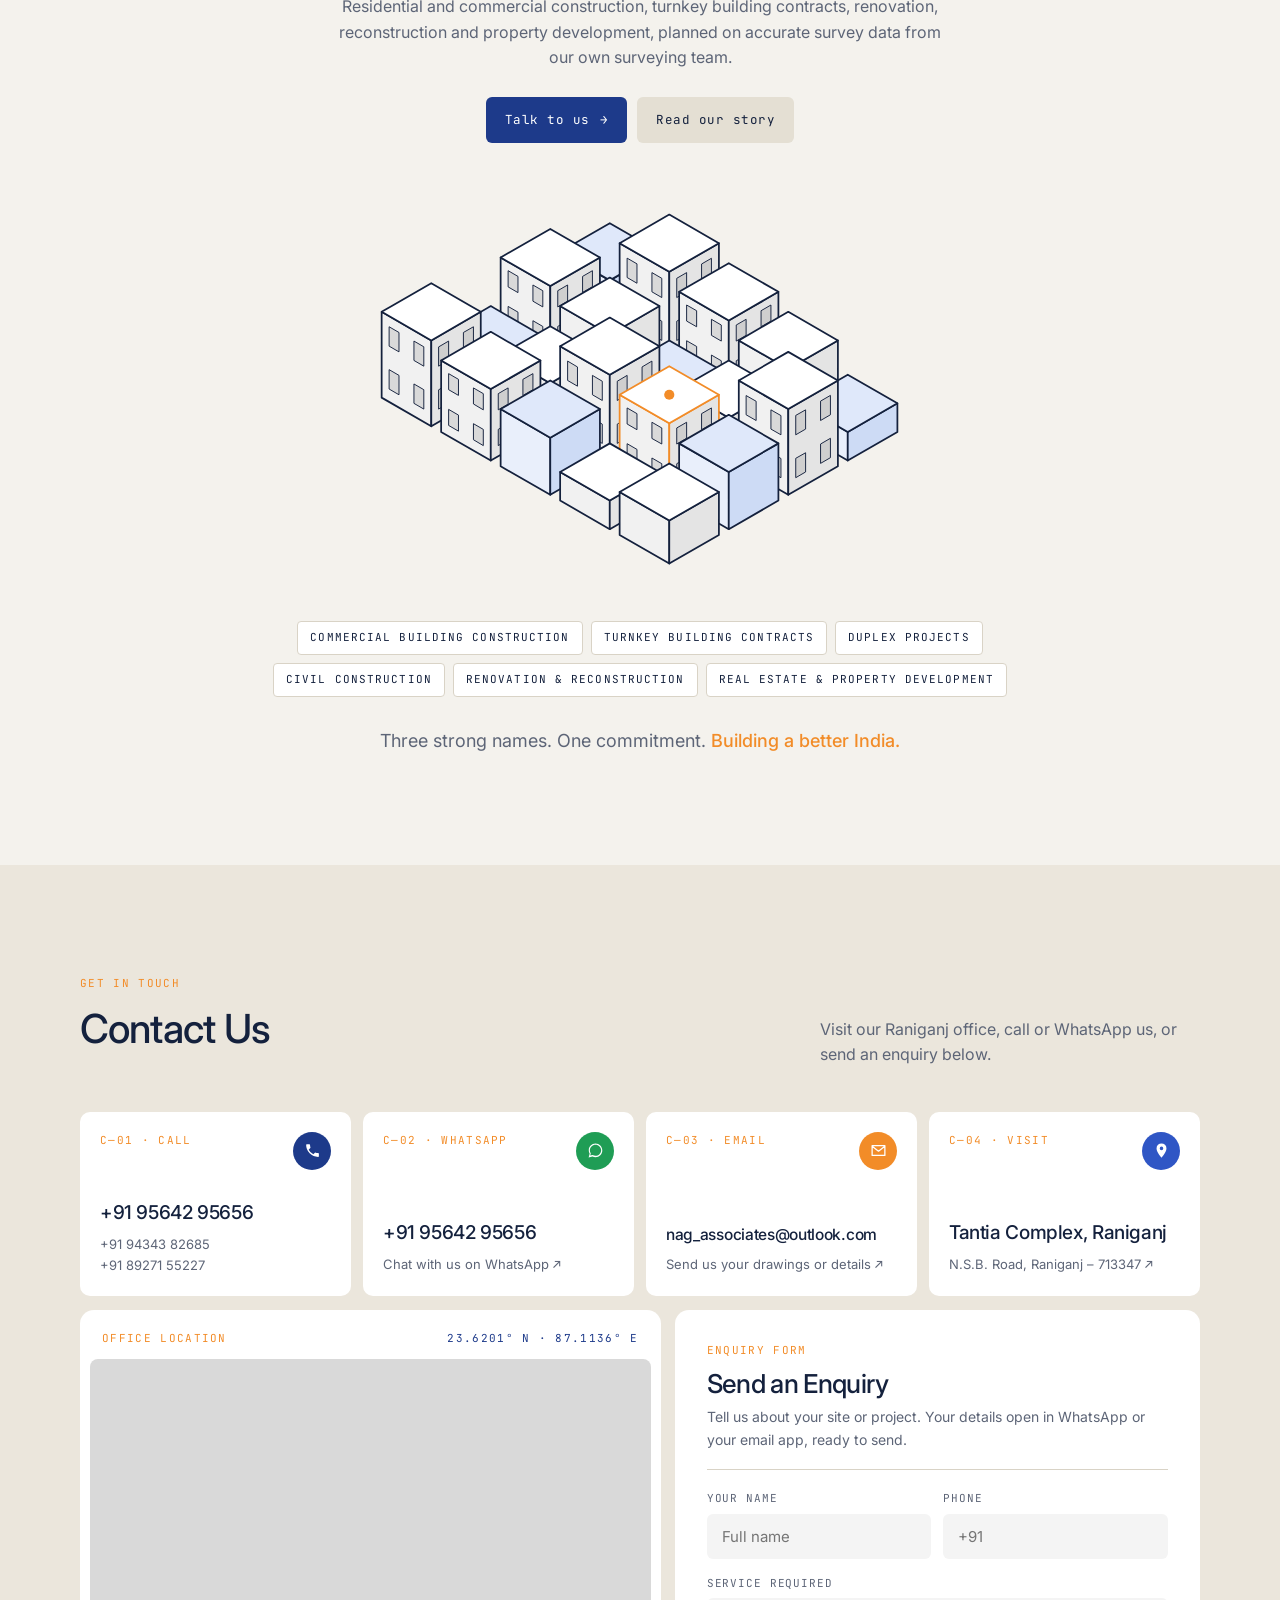
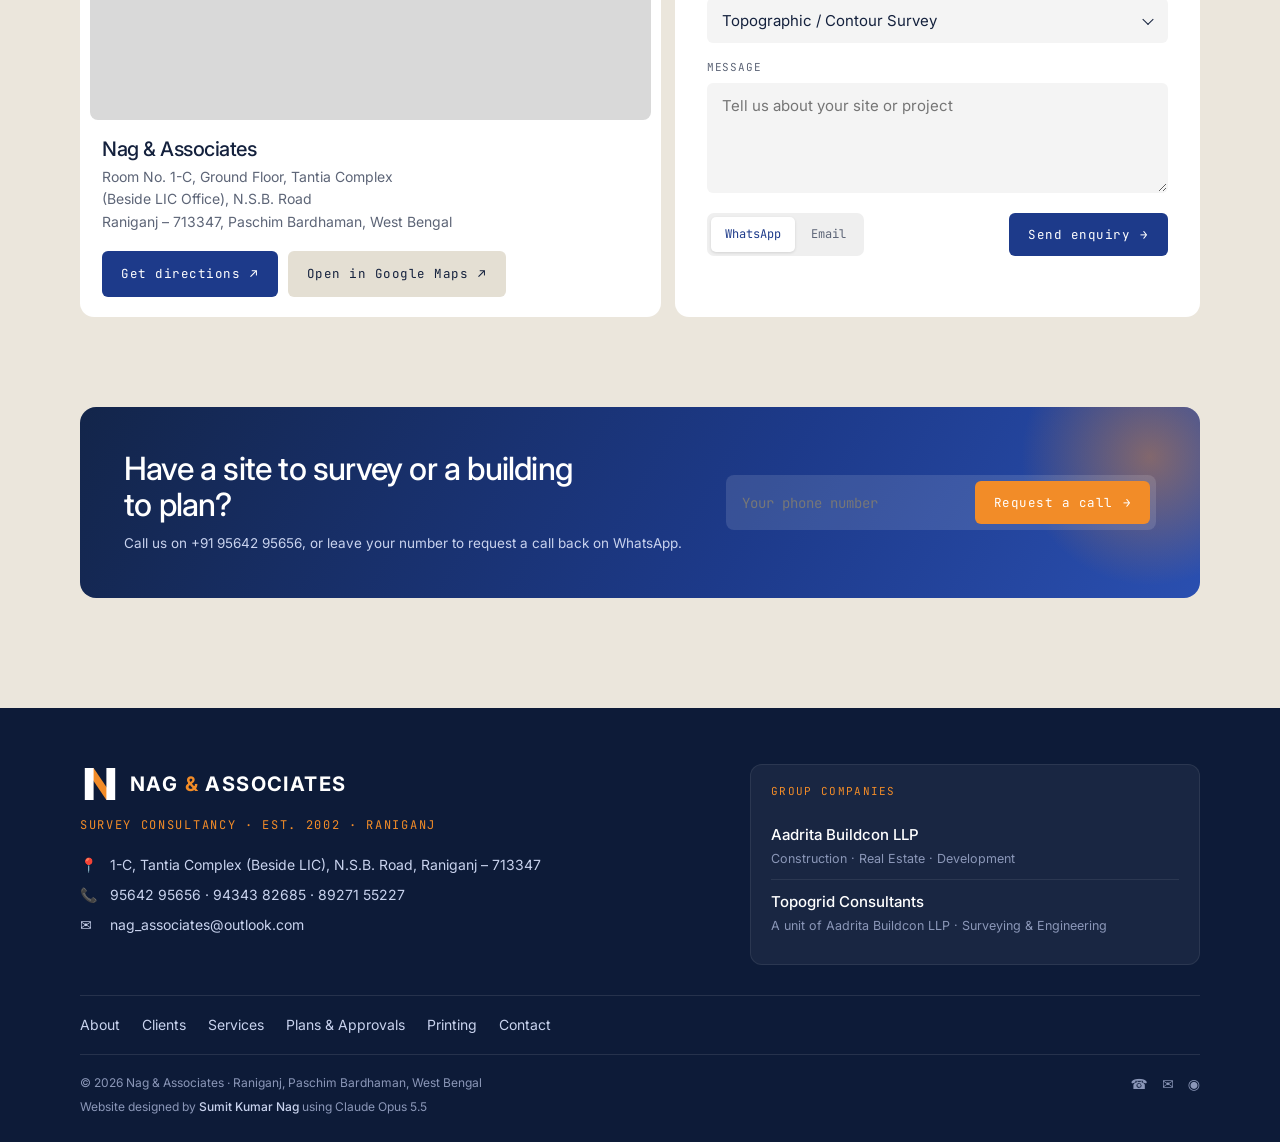
==== commit f4863ec5: "Tribute: change 'eight decades' to 'several decades' Co-Authored-By: Claude Opus 5.5 <noreply@anthro" ====
--- a/index.html
+++ b/index.html
@@ -155,7 +155,7 @@
           <blockquote class="tribute">
             <span class="mono-label">In loving memory · Founder</span>
             <p class="tribute-name">Late Sri Dilip Kumar Nag <span>(Nag Babu)</span></p>
-            <p>The founder and backbone of our organisation. A former Survey Superintendent of Eastern Coalfields Limited (ECL), he is renowned for his work in the Raniganj area over the last eight decades.</p>
+            <p>The founder and backbone of our organisation. A former Survey Superintendent of Eastern Coalfields Limited (ECL), he is renowned for his work in the Raniganj area over several decades.</p>
           </blockquote>
           <p>He founded Nag &amp; Associates in <strong>2002</strong>, on a commitment to accurate measurement, reliable documentation and professional service.</p>
           <p>Today the organisation is led by its owner, <strong>Amit Kumar Nag</strong>, a Consulting Civil Engineer and Surveyor who joined in <strong>2012</strong>. With his small team working under his guidance, he has expanded our work into civil engineering, building planning, advanced surveying, statutory approvals and technical documentation.</p>
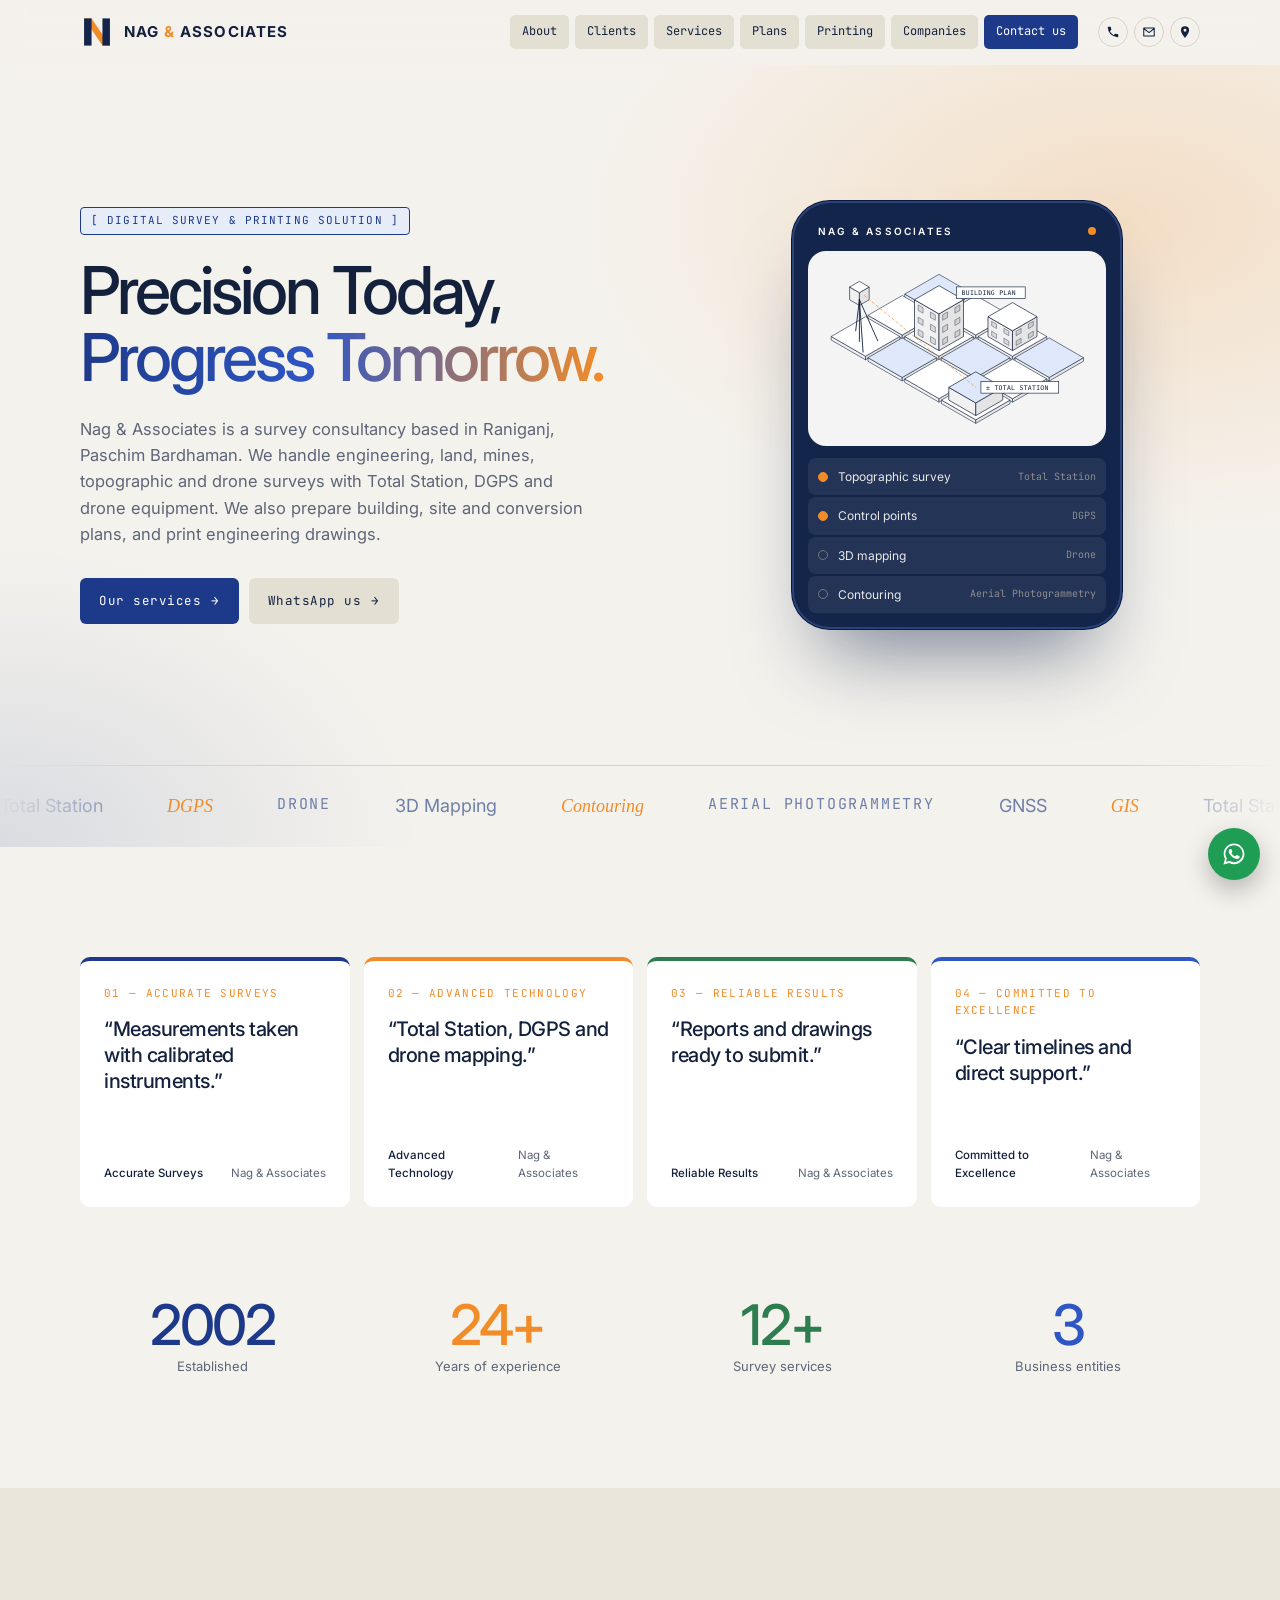
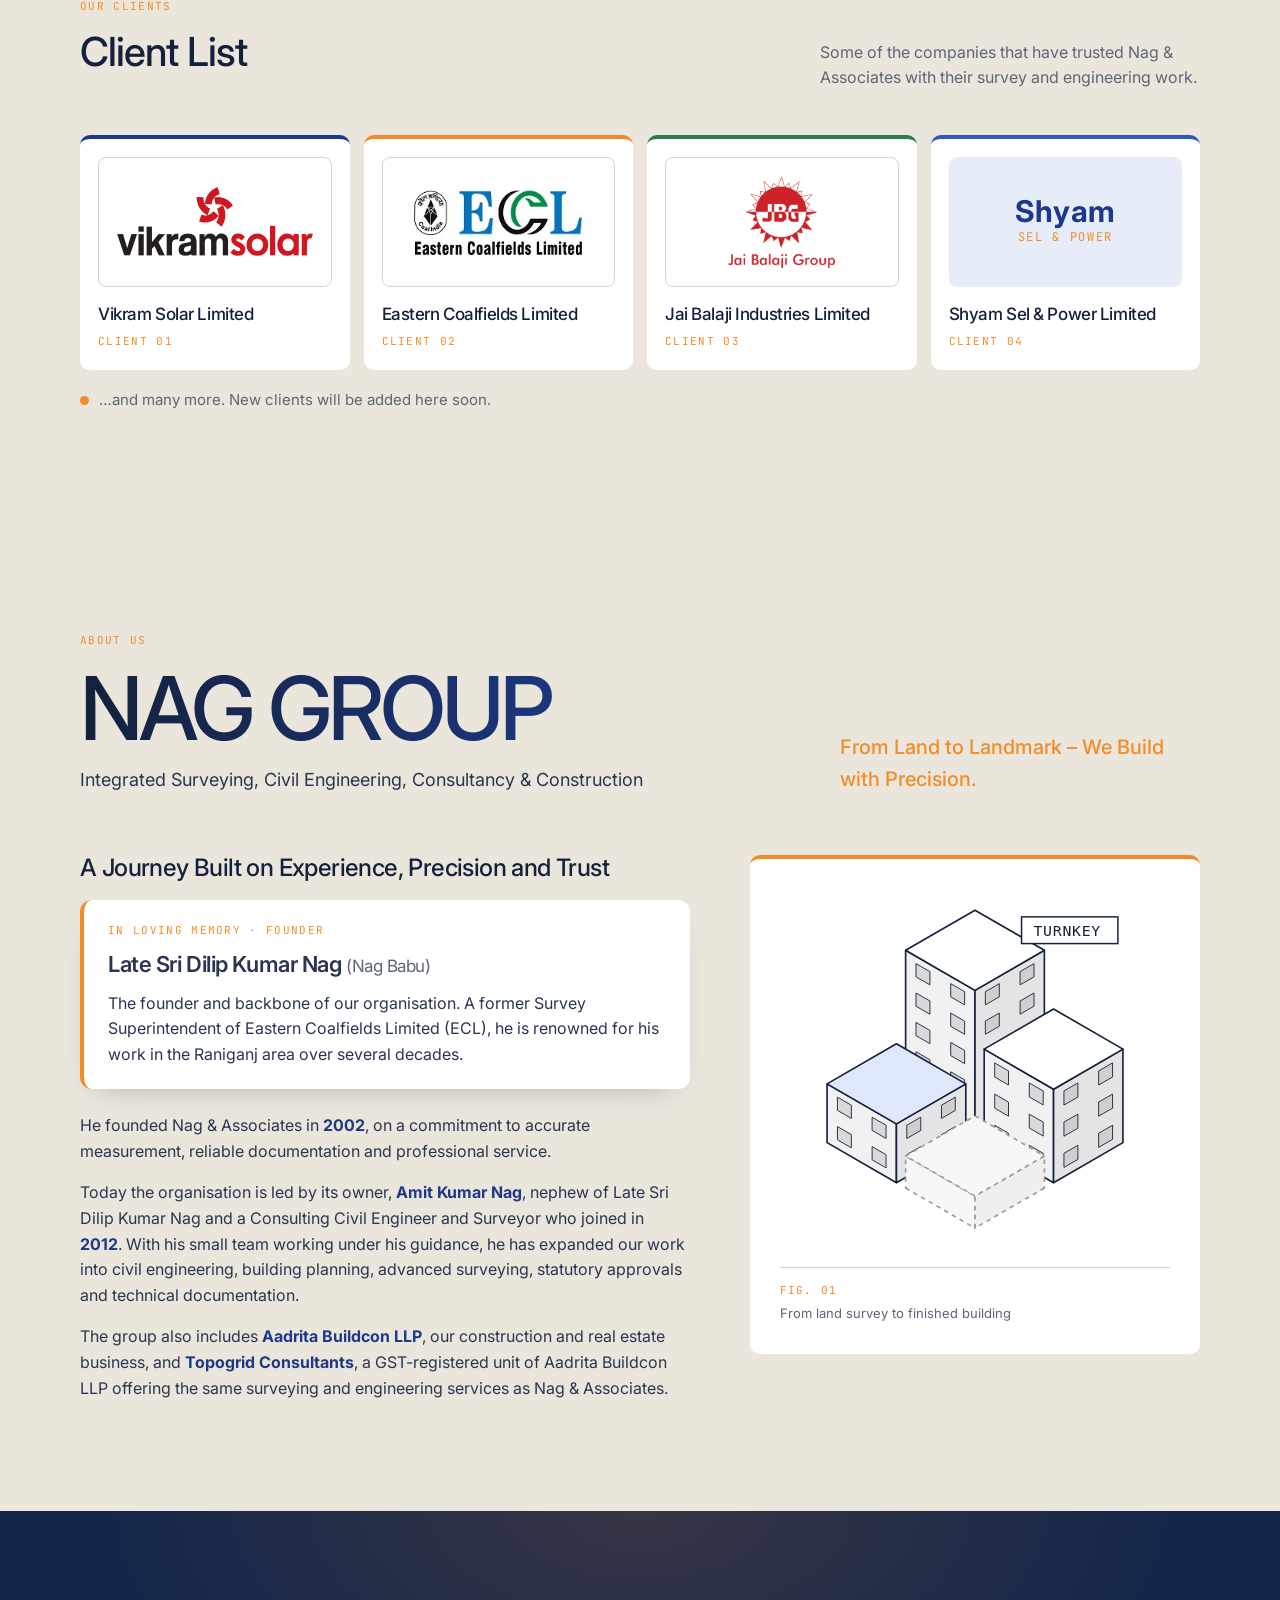
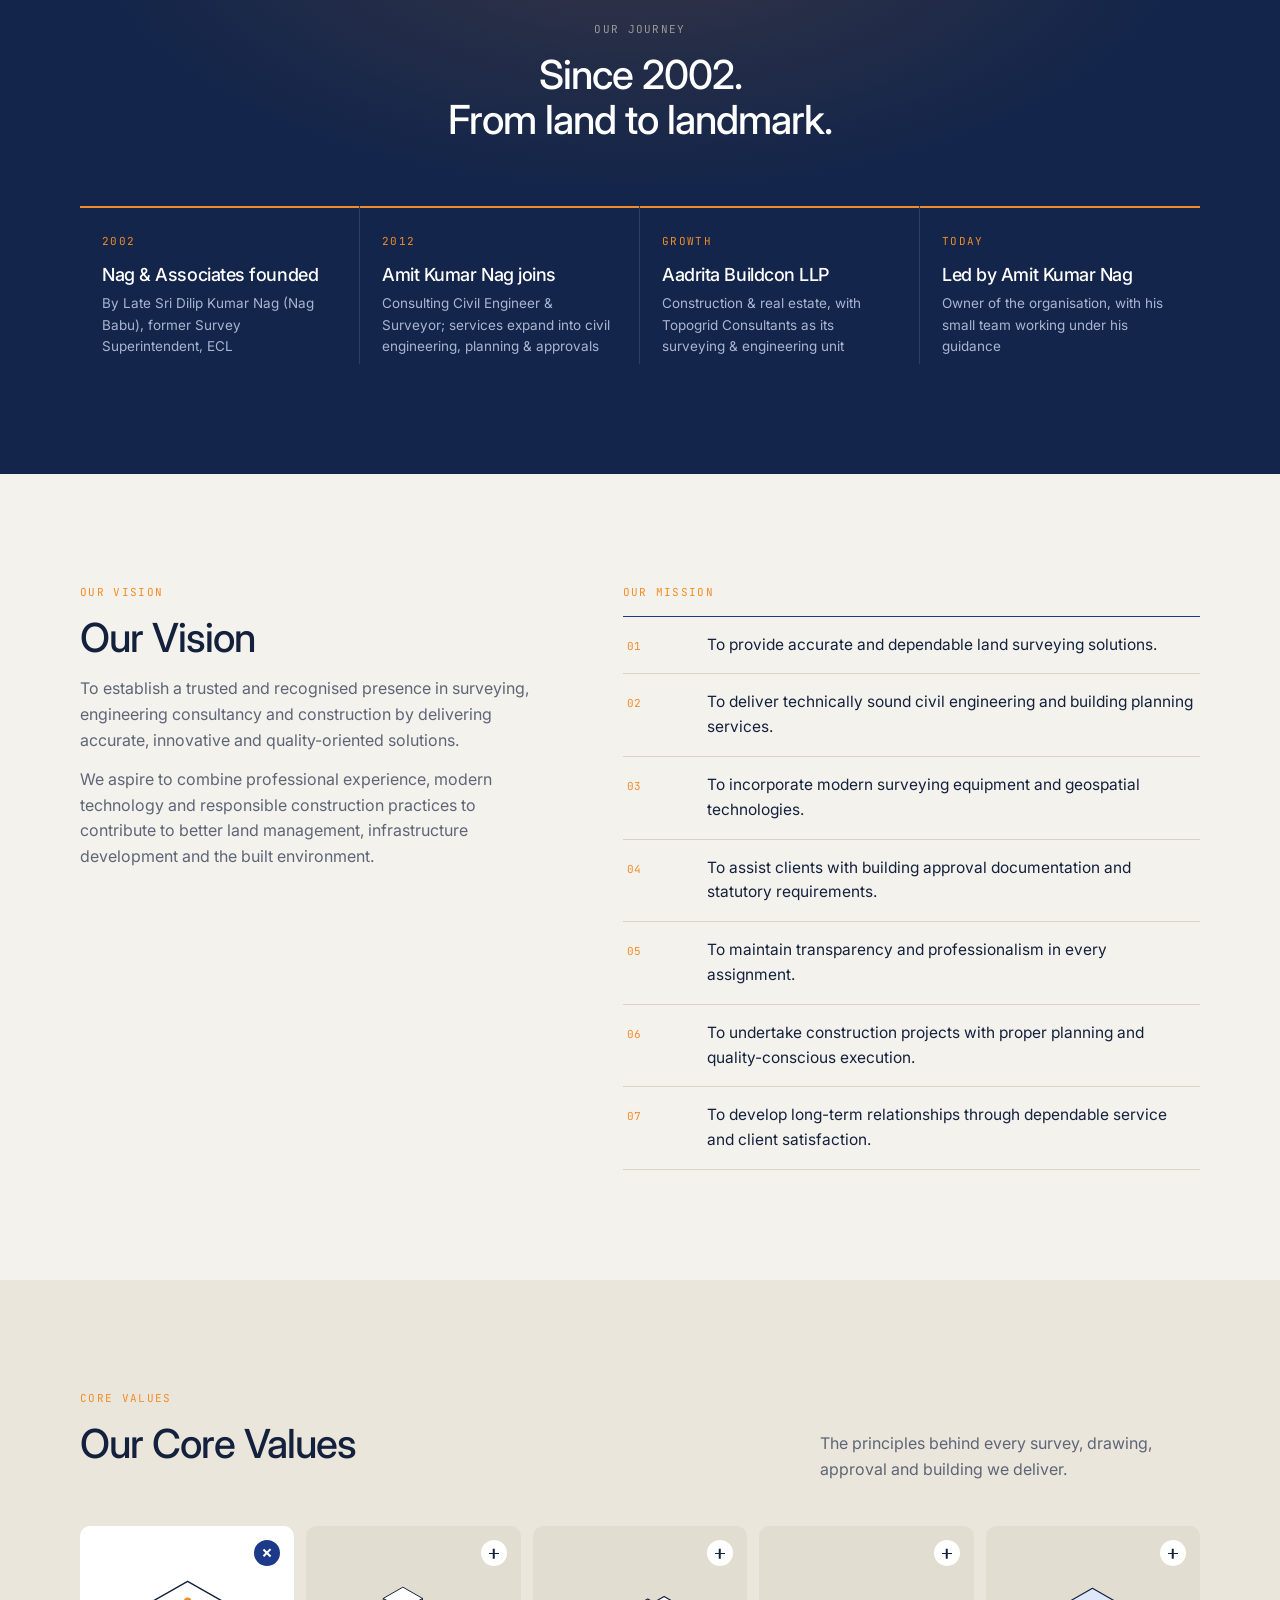
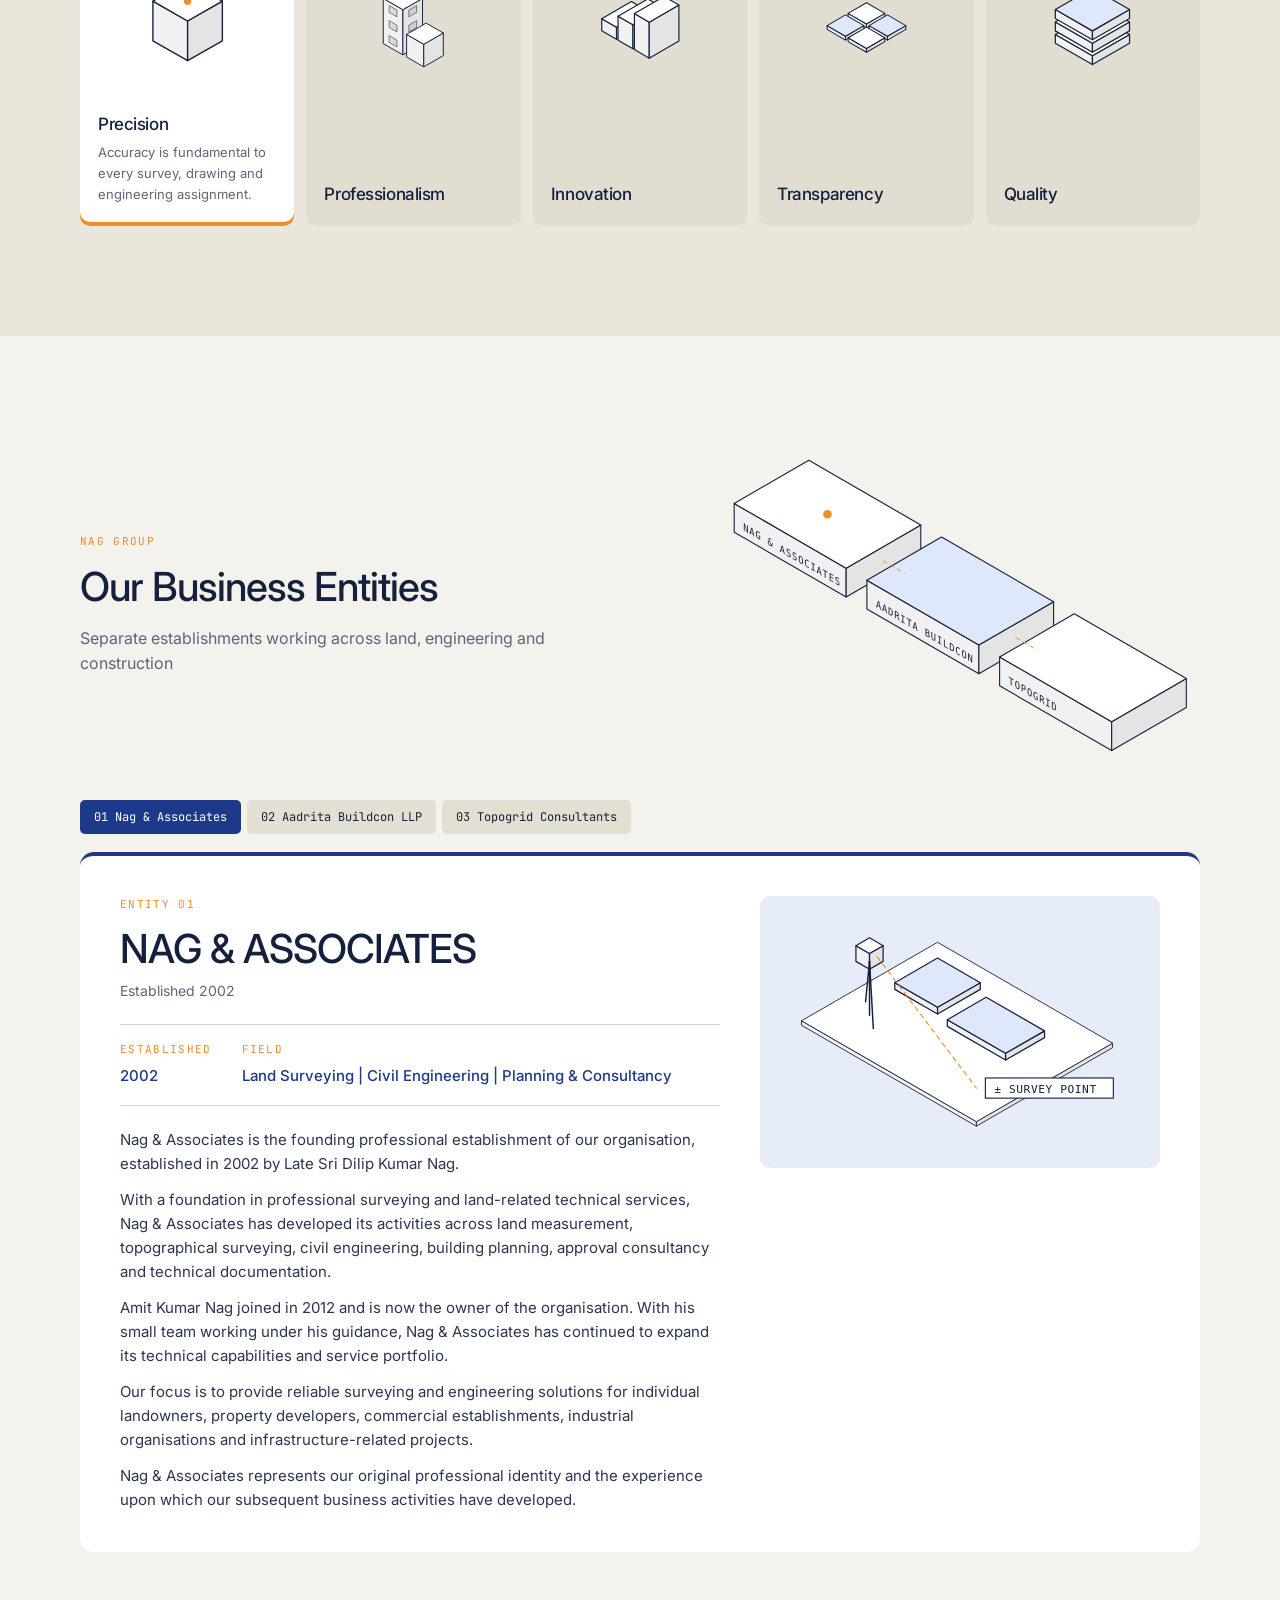
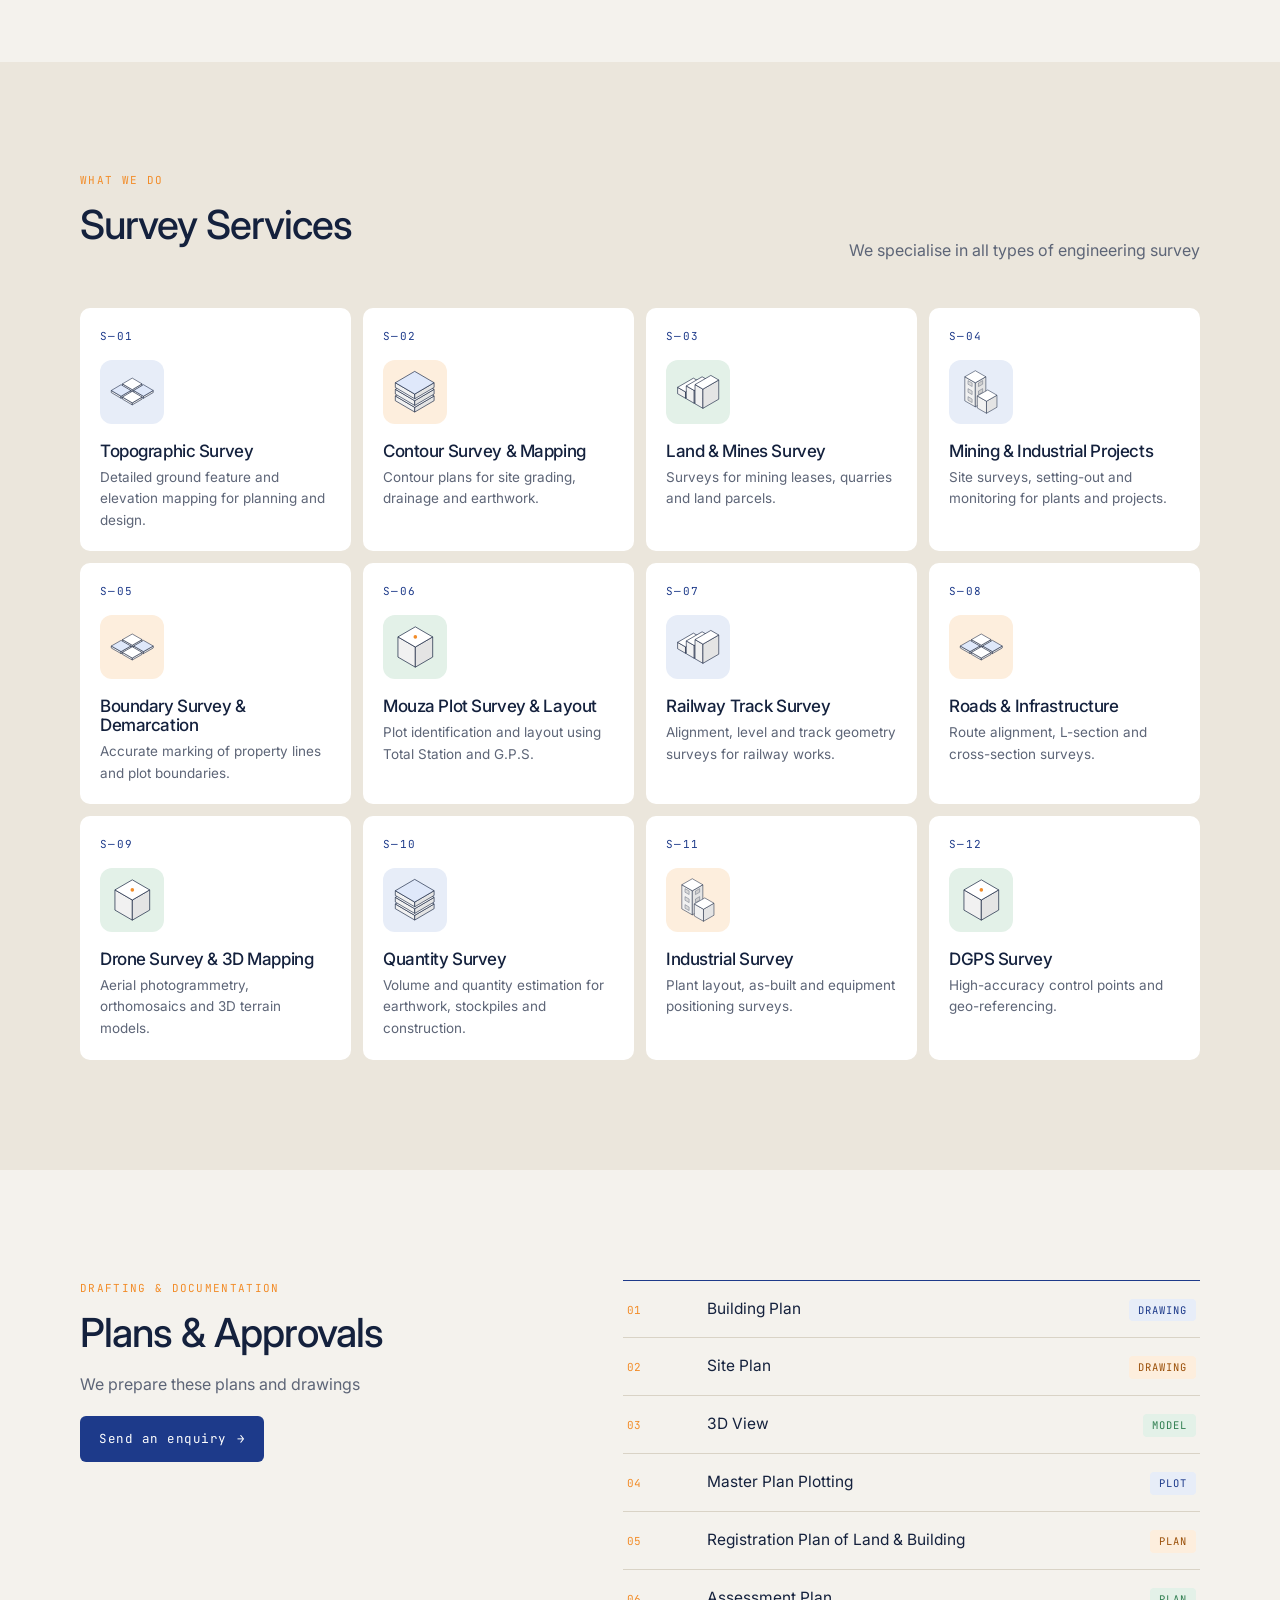
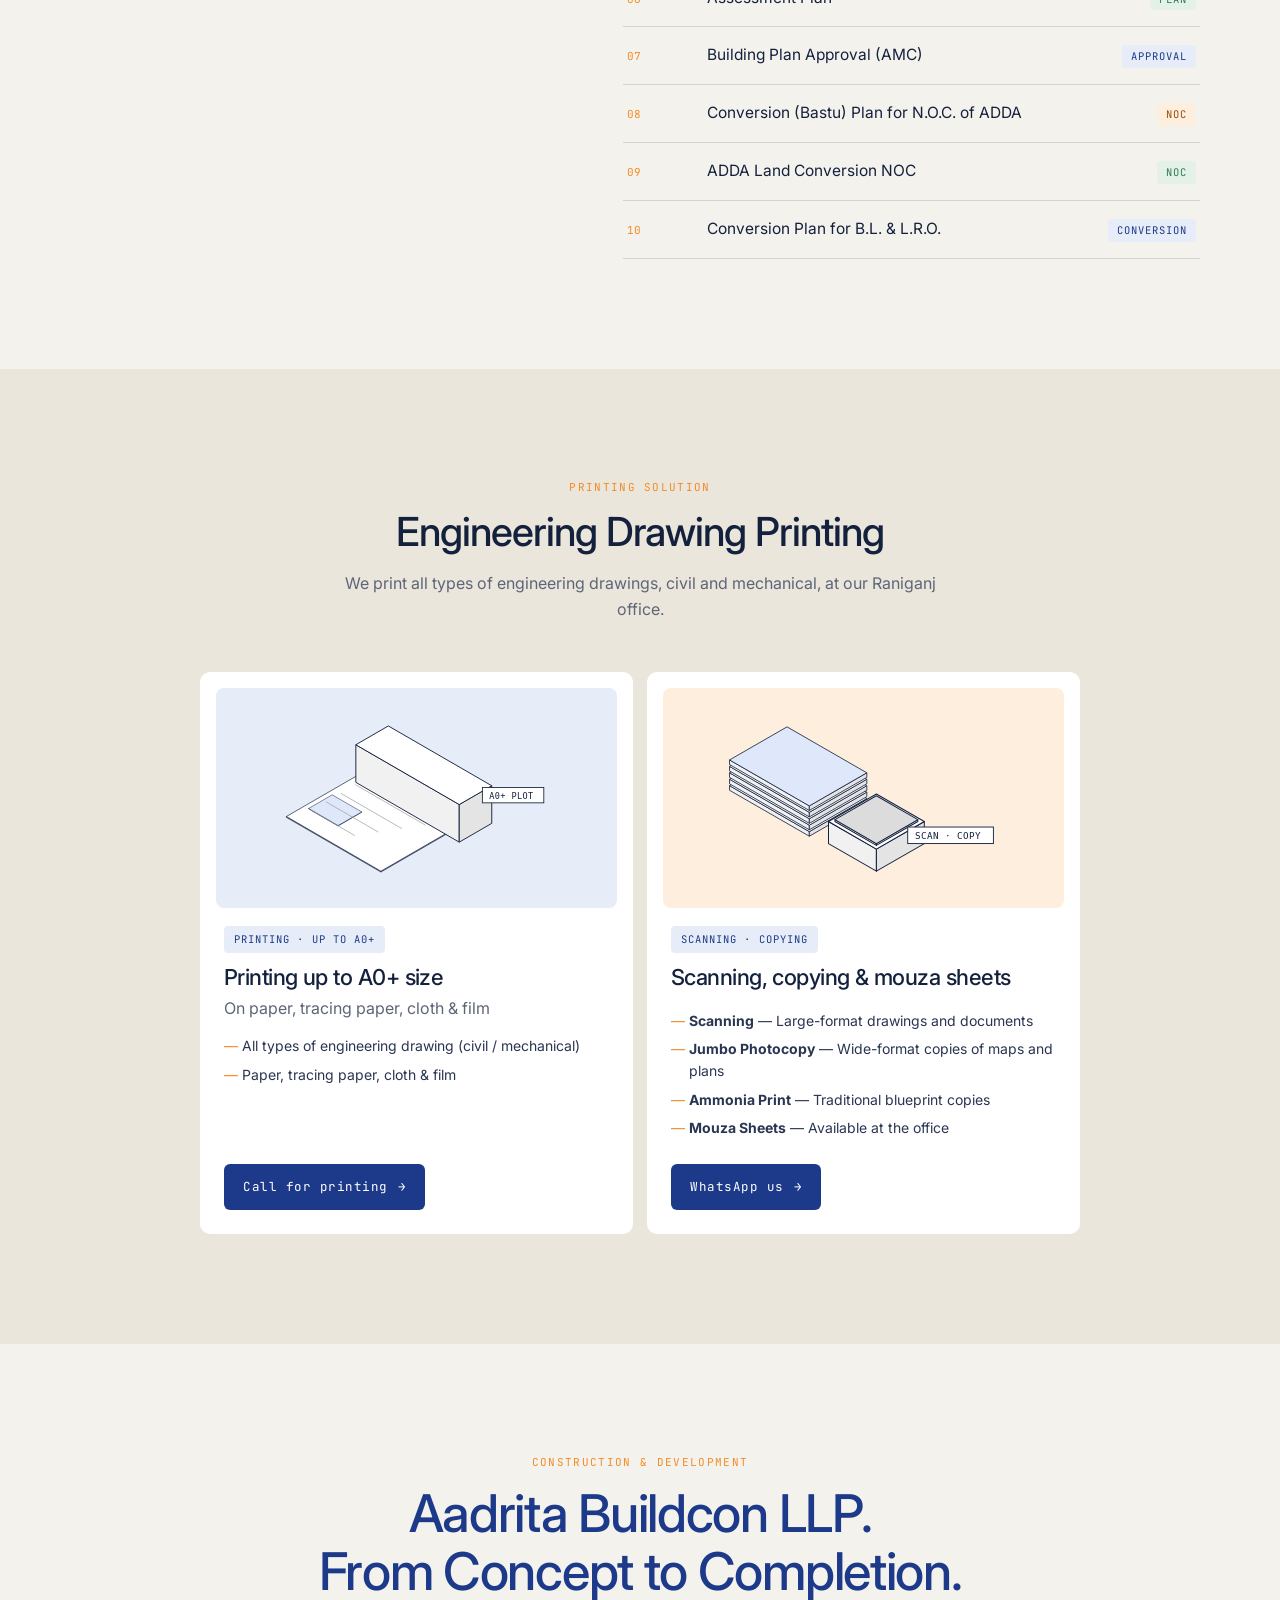
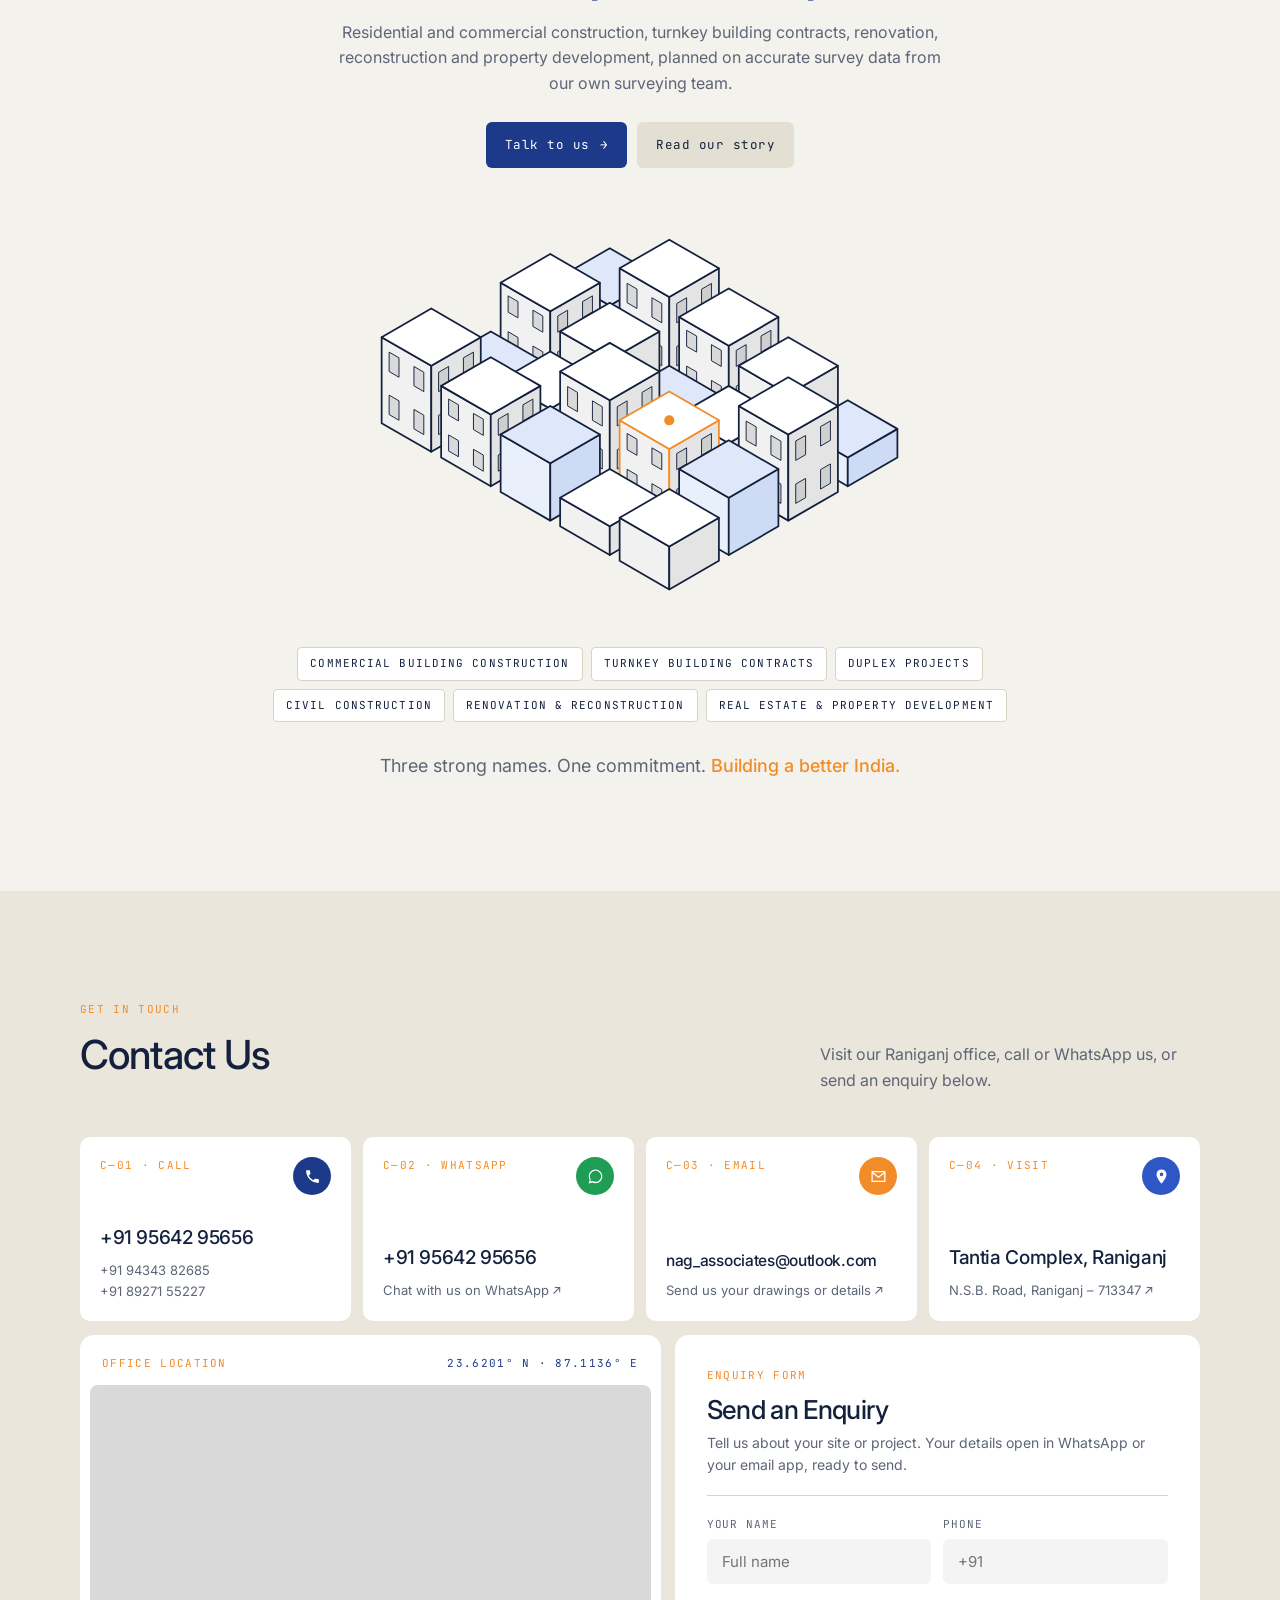
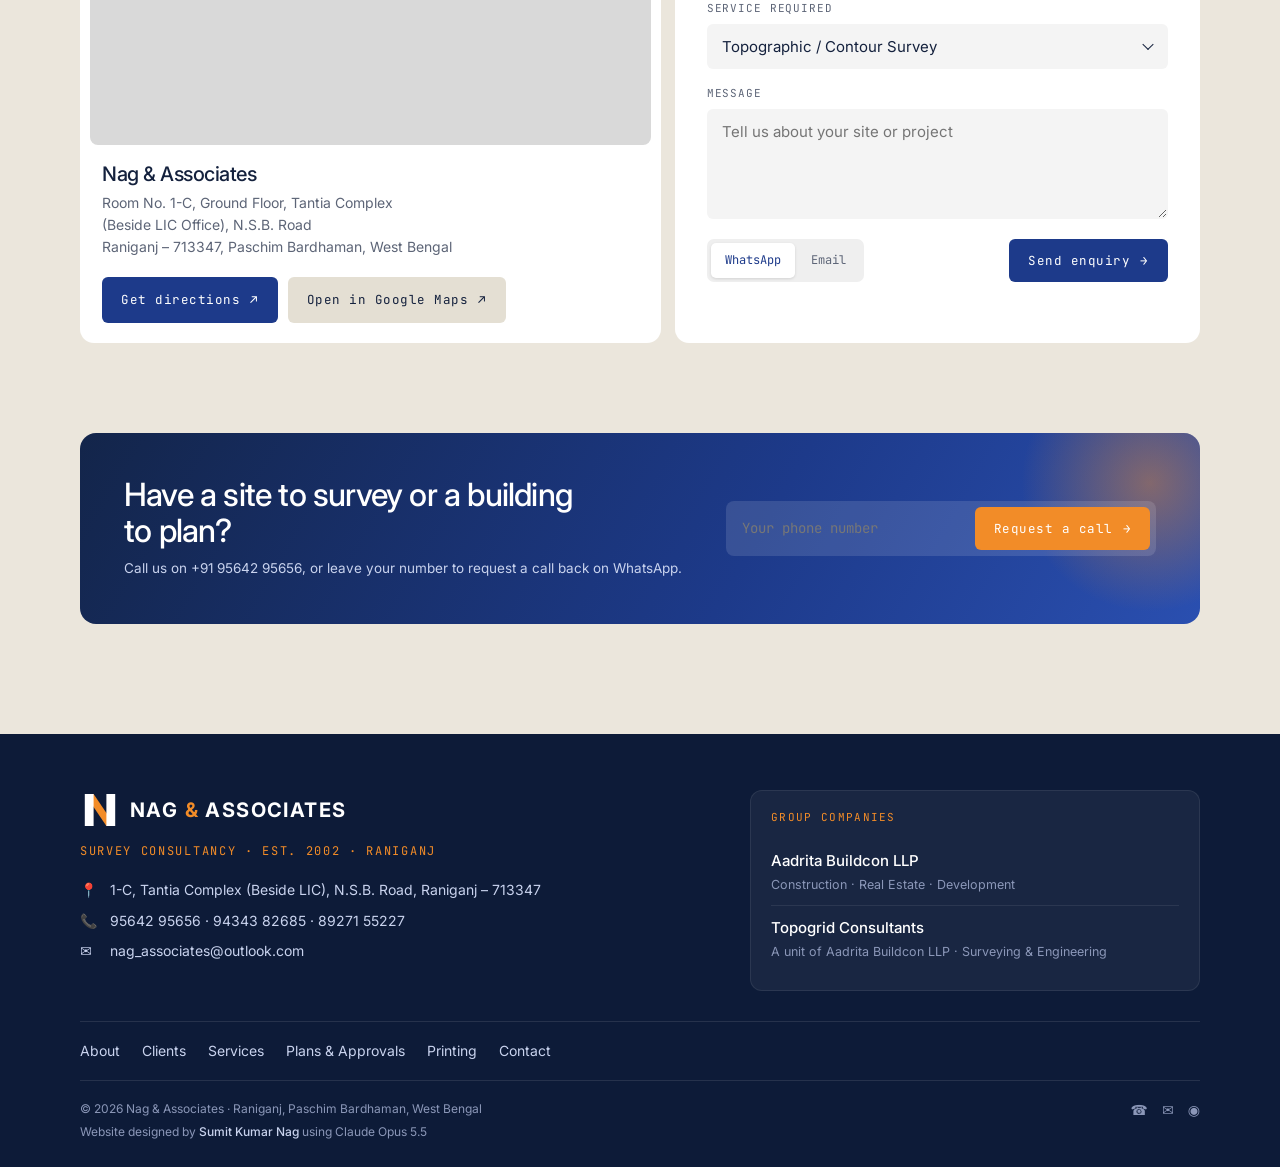
==== commit d14ac552: "About Us: mention Amit Kumar Nag is the nephew of Late Sri Dilip Kumar Nag Co-Authored-By: Claude Op" ====
--- a/index.html
+++ b/index.html
@@ -158,7 +158,7 @@
             <p>The founder and backbone of our organisation. A former Survey Superintendent of Eastern Coalfields Limited (ECL), he is renowned for his work in the Raniganj area over several decades.</p>
           </blockquote>
           <p>He founded Nag &amp; Associates in <strong>2002</strong>, on a commitment to accurate measurement, reliable documentation and professional service.</p>
-          <p>Today the organisation is led by its owner, <strong>Amit Kumar Nag</strong>, a Consulting Civil Engineer and Surveyor who joined in <strong>2012</strong>. With his small team working under his guidance, he has expanded our work into civil engineering, building planning, advanced surveying, statutory approvals and technical documentation.</p>
+          <p>Today the organisation is led by its owner, <strong>Amit Kumar Nag</strong>, nephew of Late Sri Dilip Kumar Nag and a Consulting Civil Engineer and Surveyor who joined in <strong>2012</strong>. With his small team working under his guidance, he has expanded our work into civil engineering, building planning, advanced surveying, statutory approvals and technical documentation.</p>
           <p>The group also includes <strong>Aadrita Buildcon LLP</strong>, our construction and real estate business, and <strong>Topogrid Consultants</strong>, a GST-registered unit of Aadrita Buildcon LLP offering the same surveying and engineering services as Nag &amp; Associates.</p>
         </div>
         <figure class="about-figure">
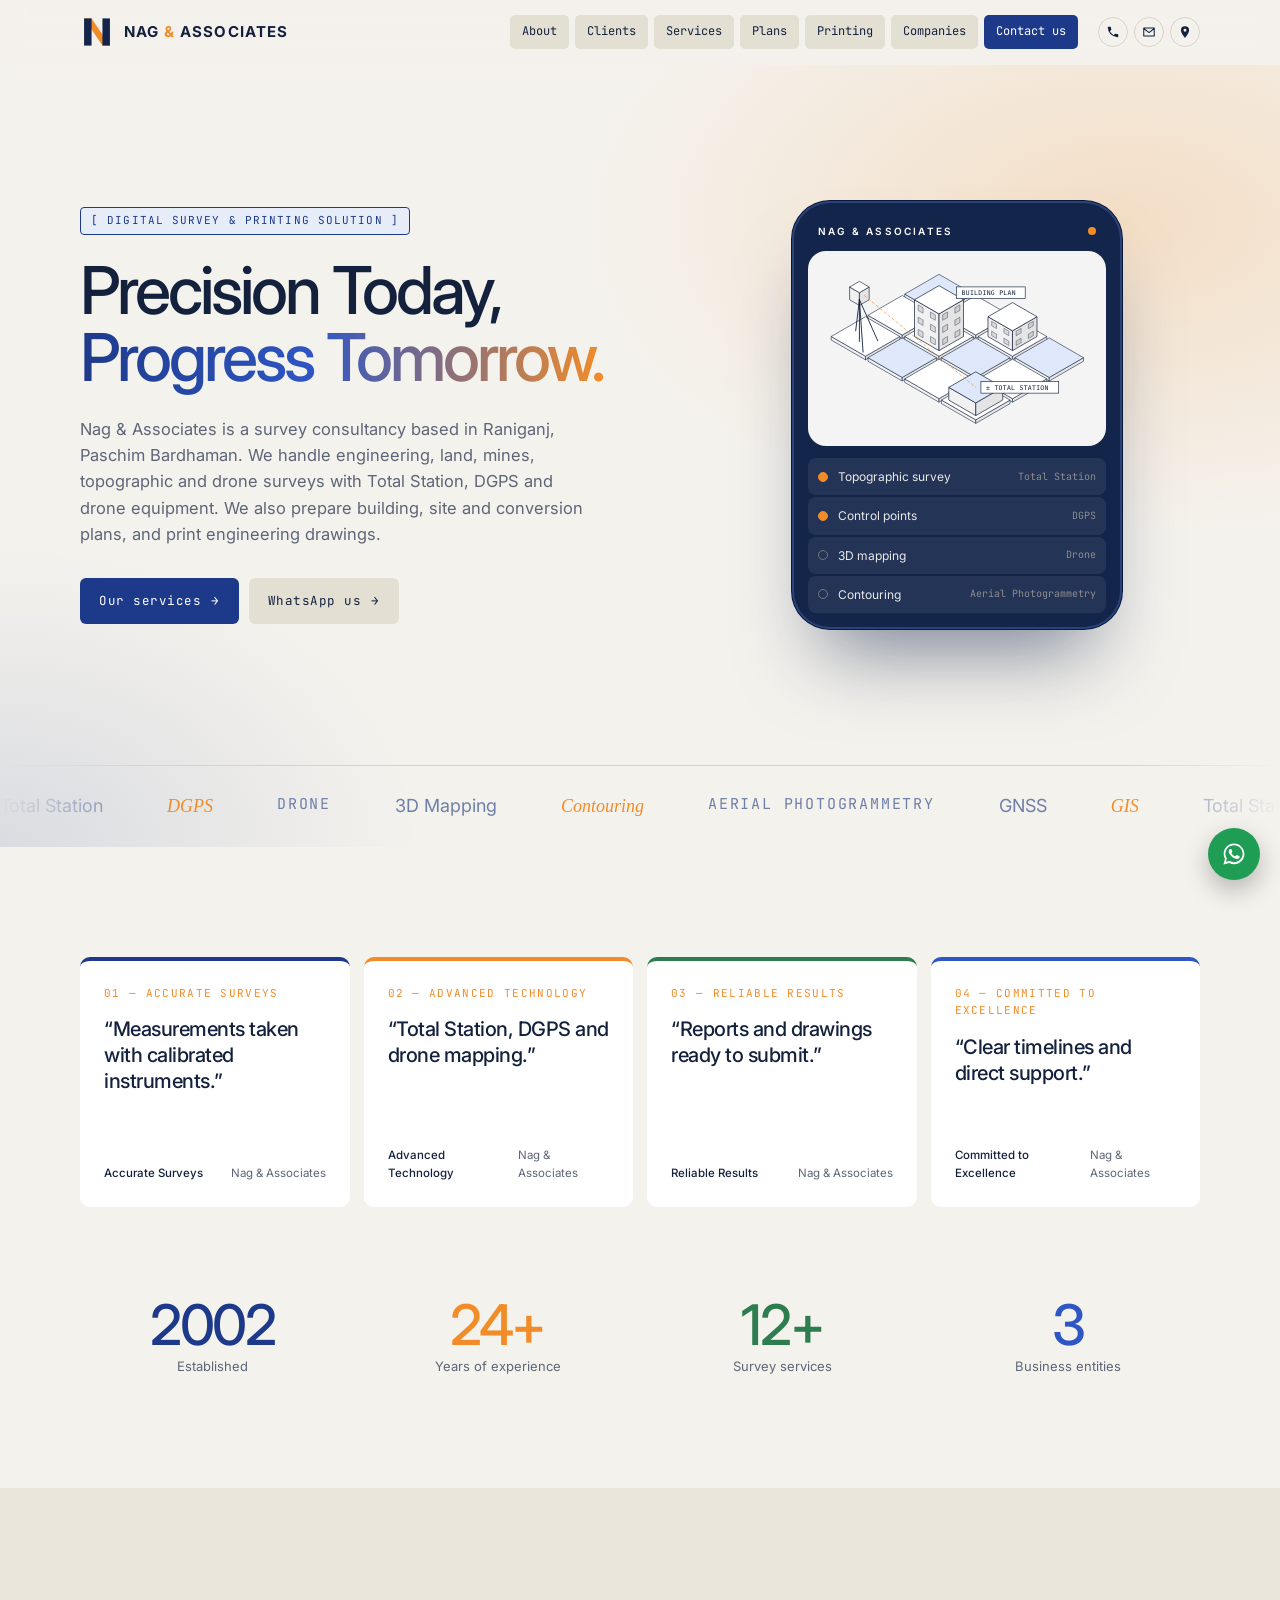
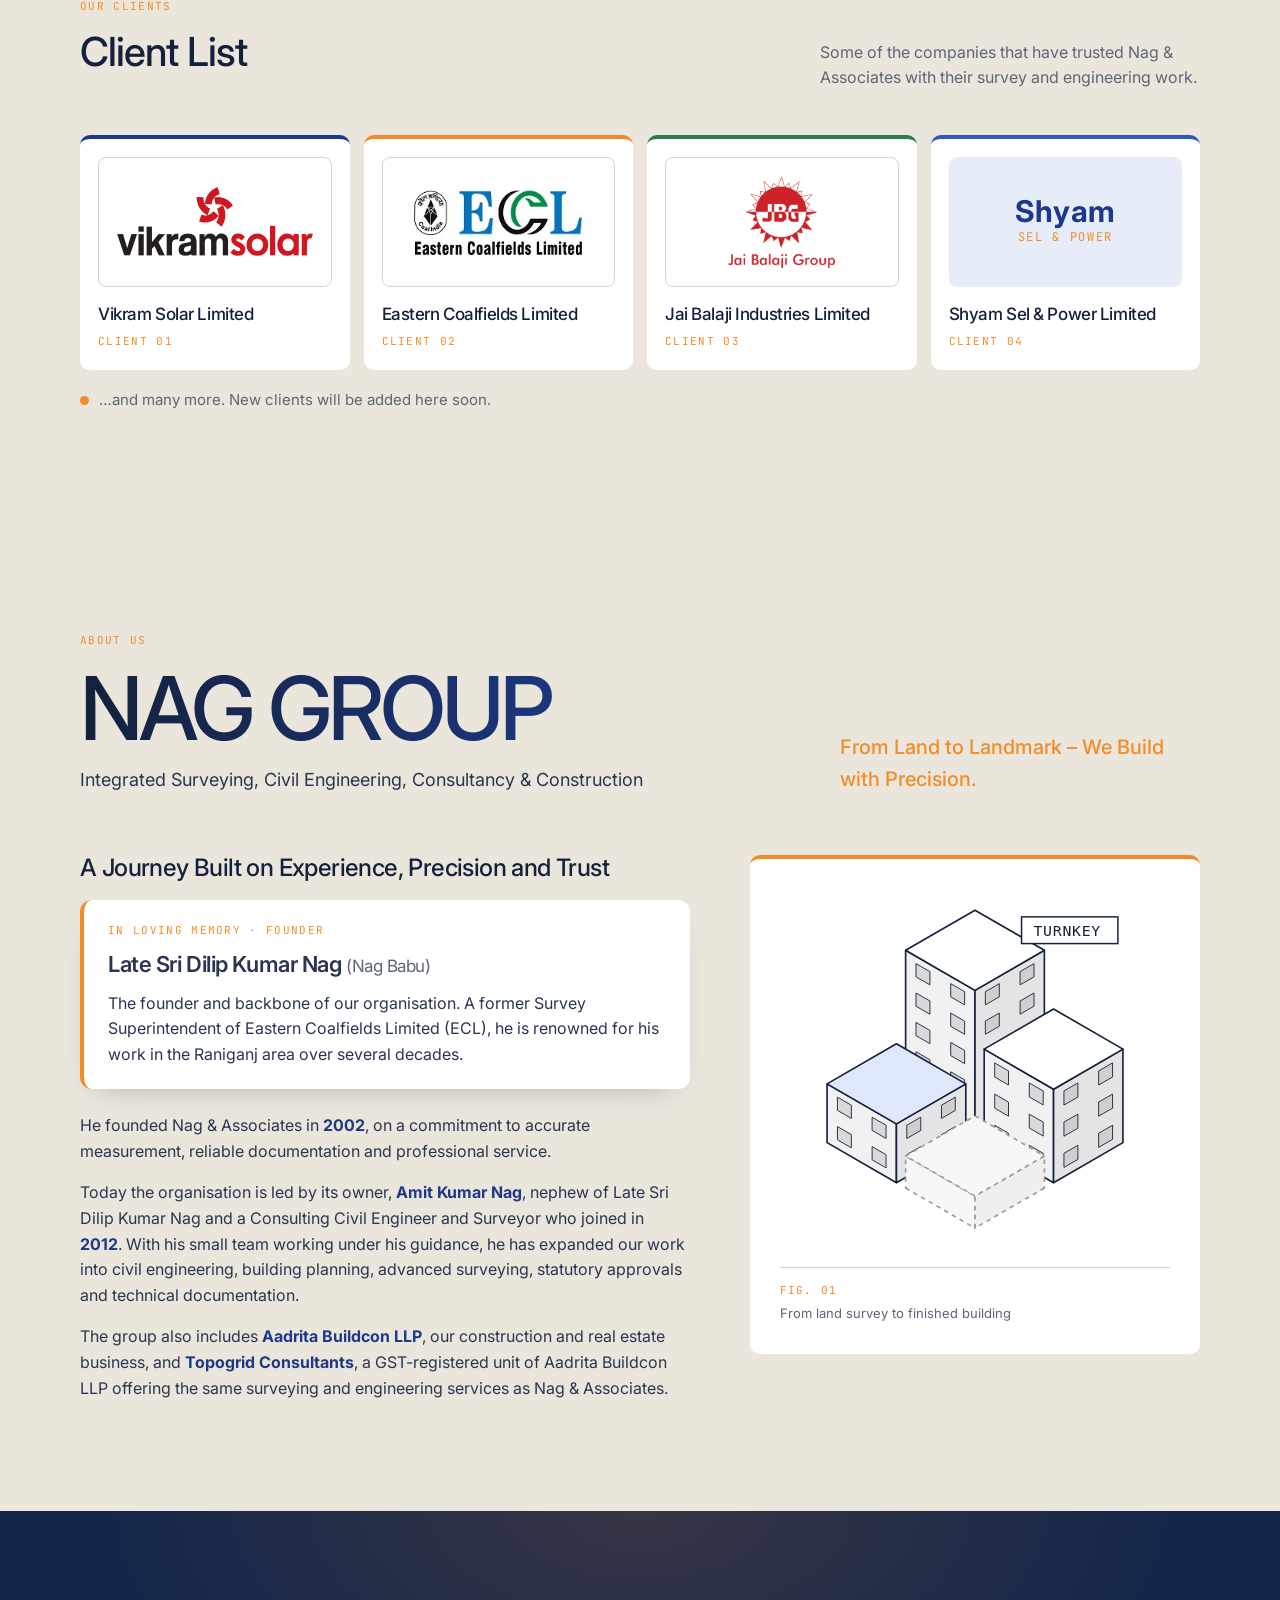
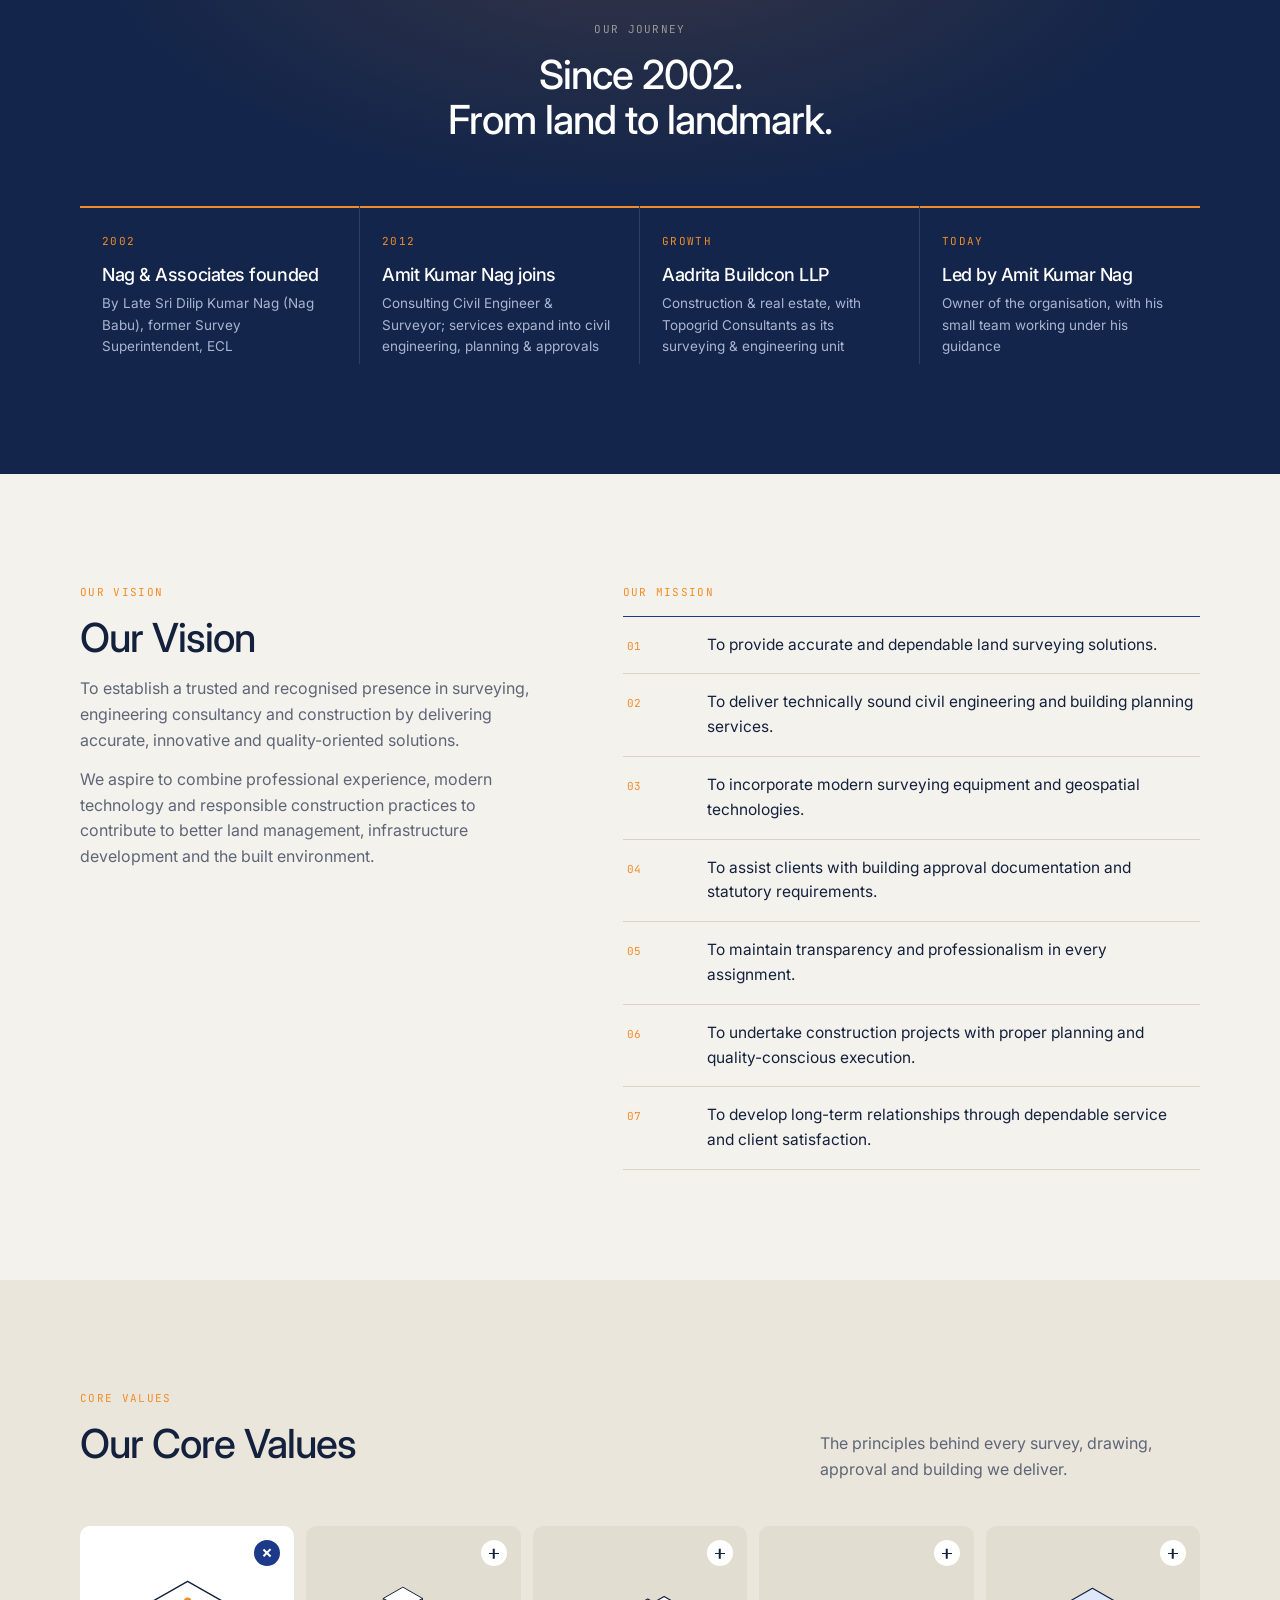
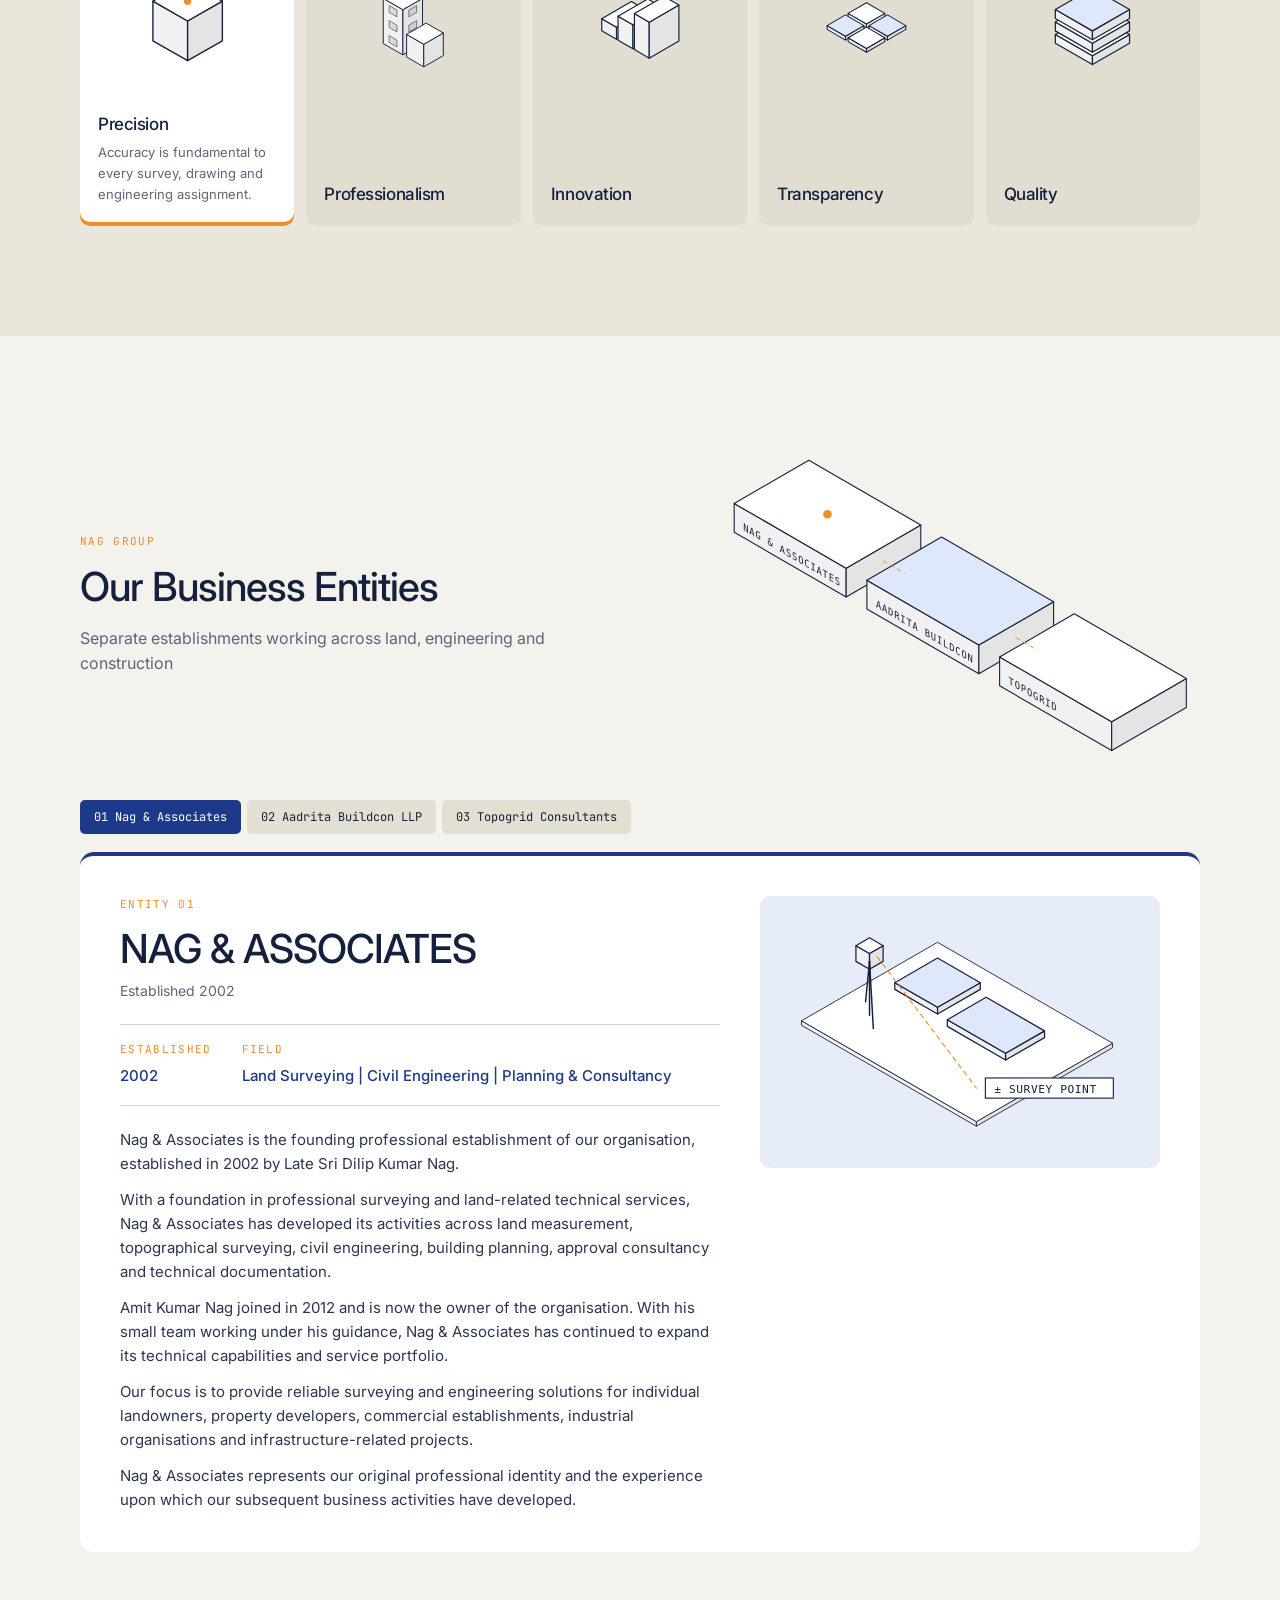
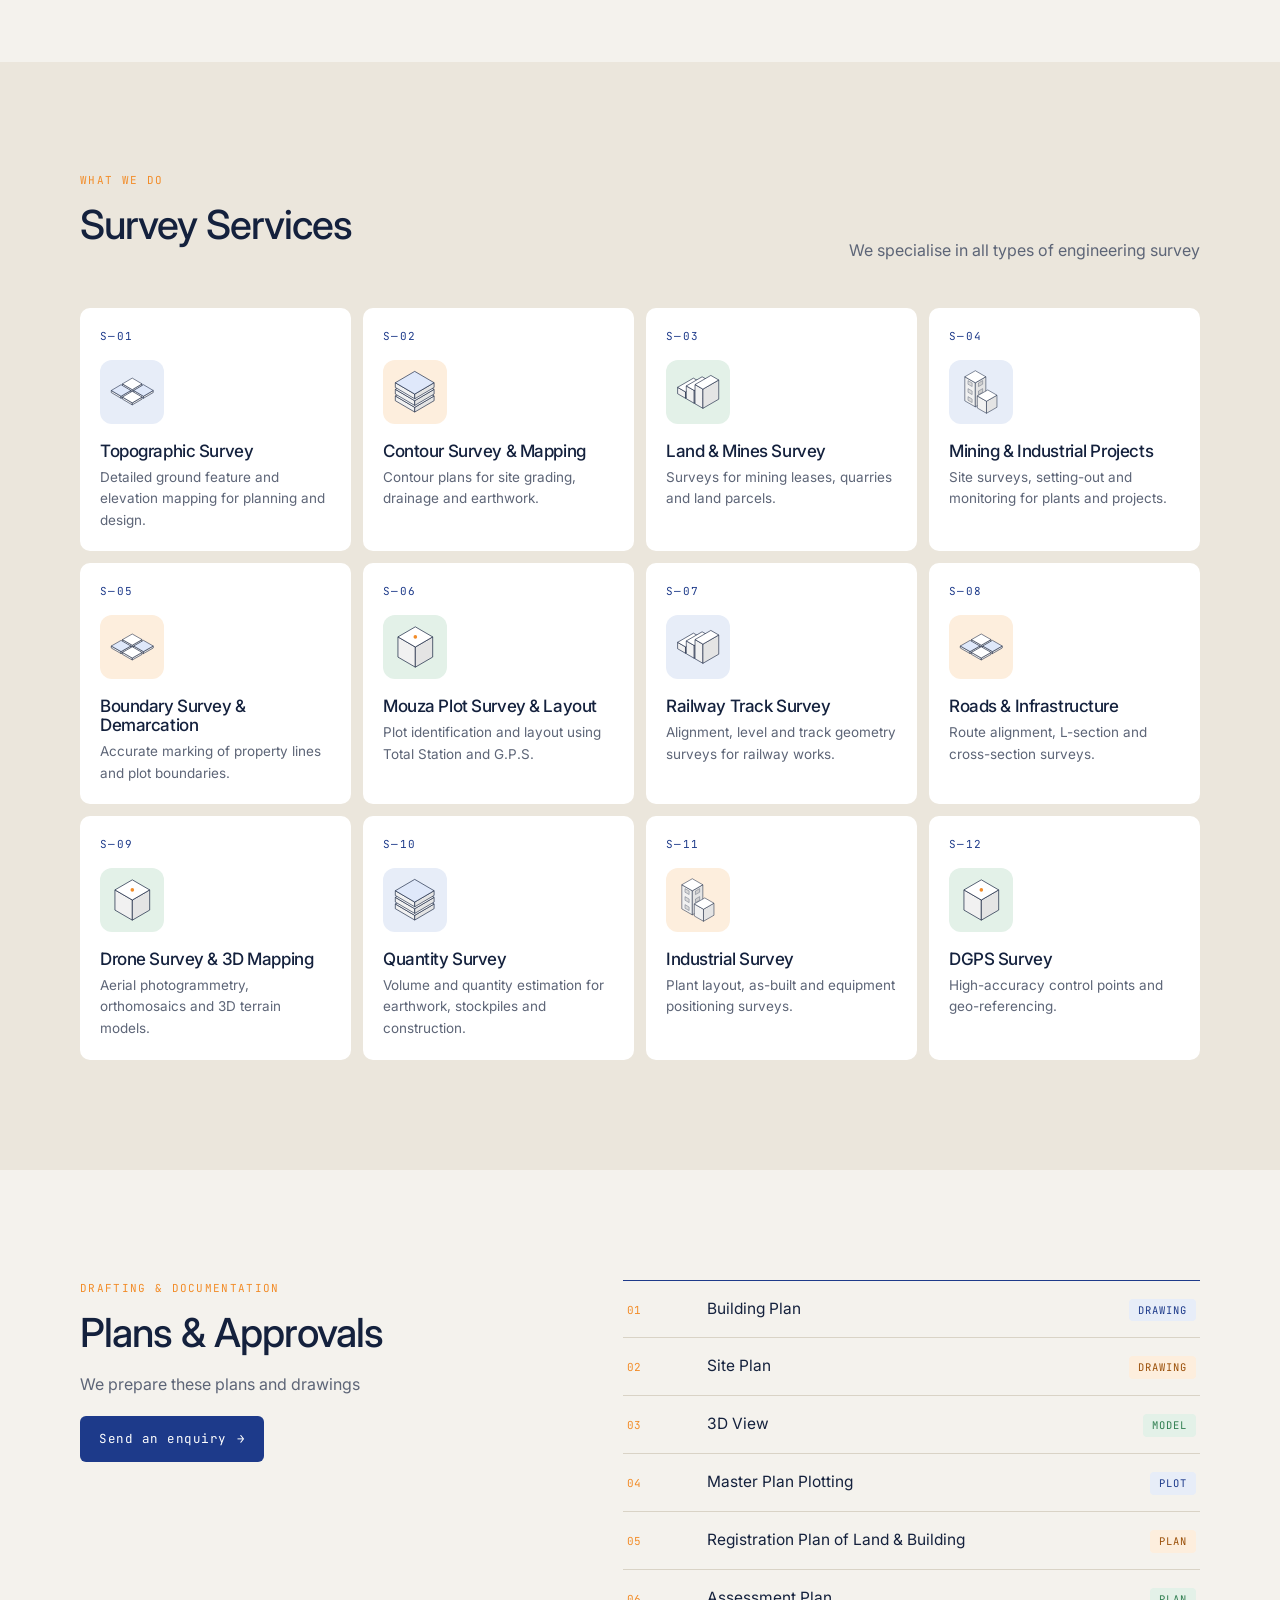
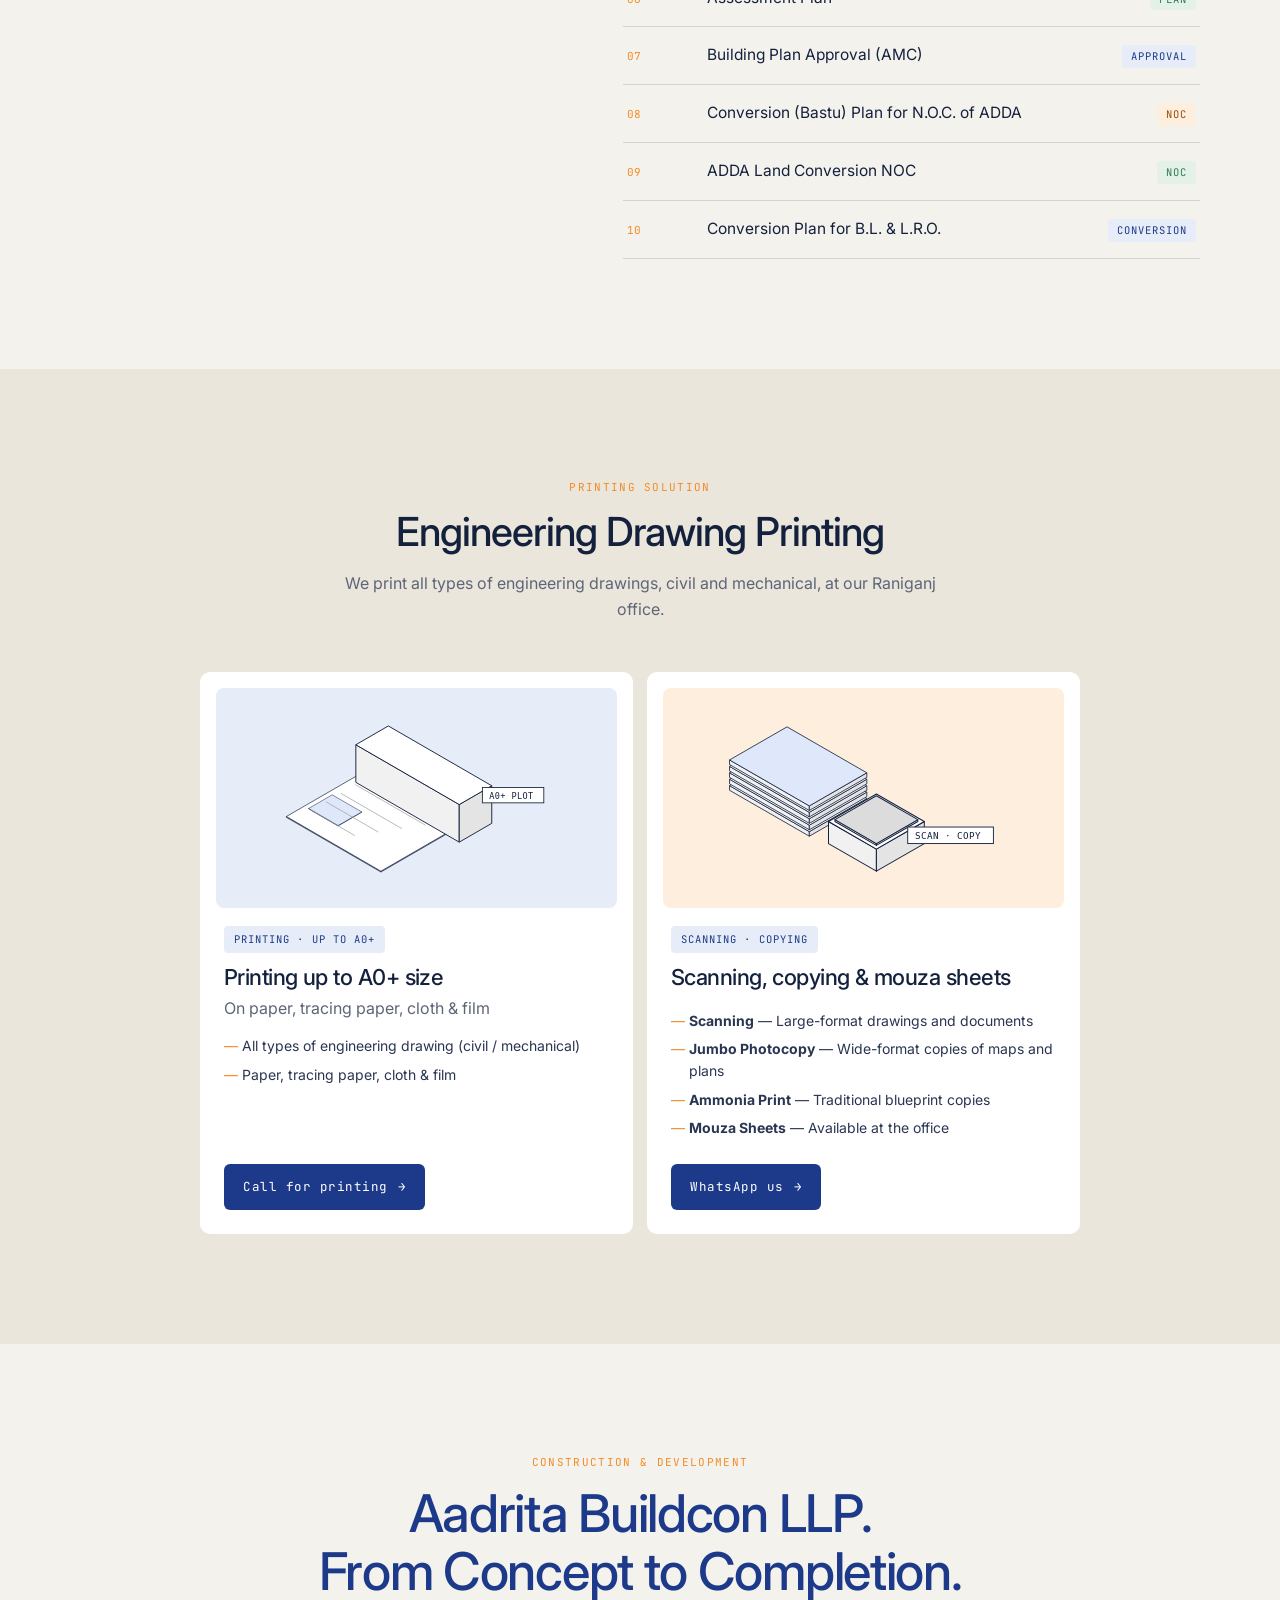
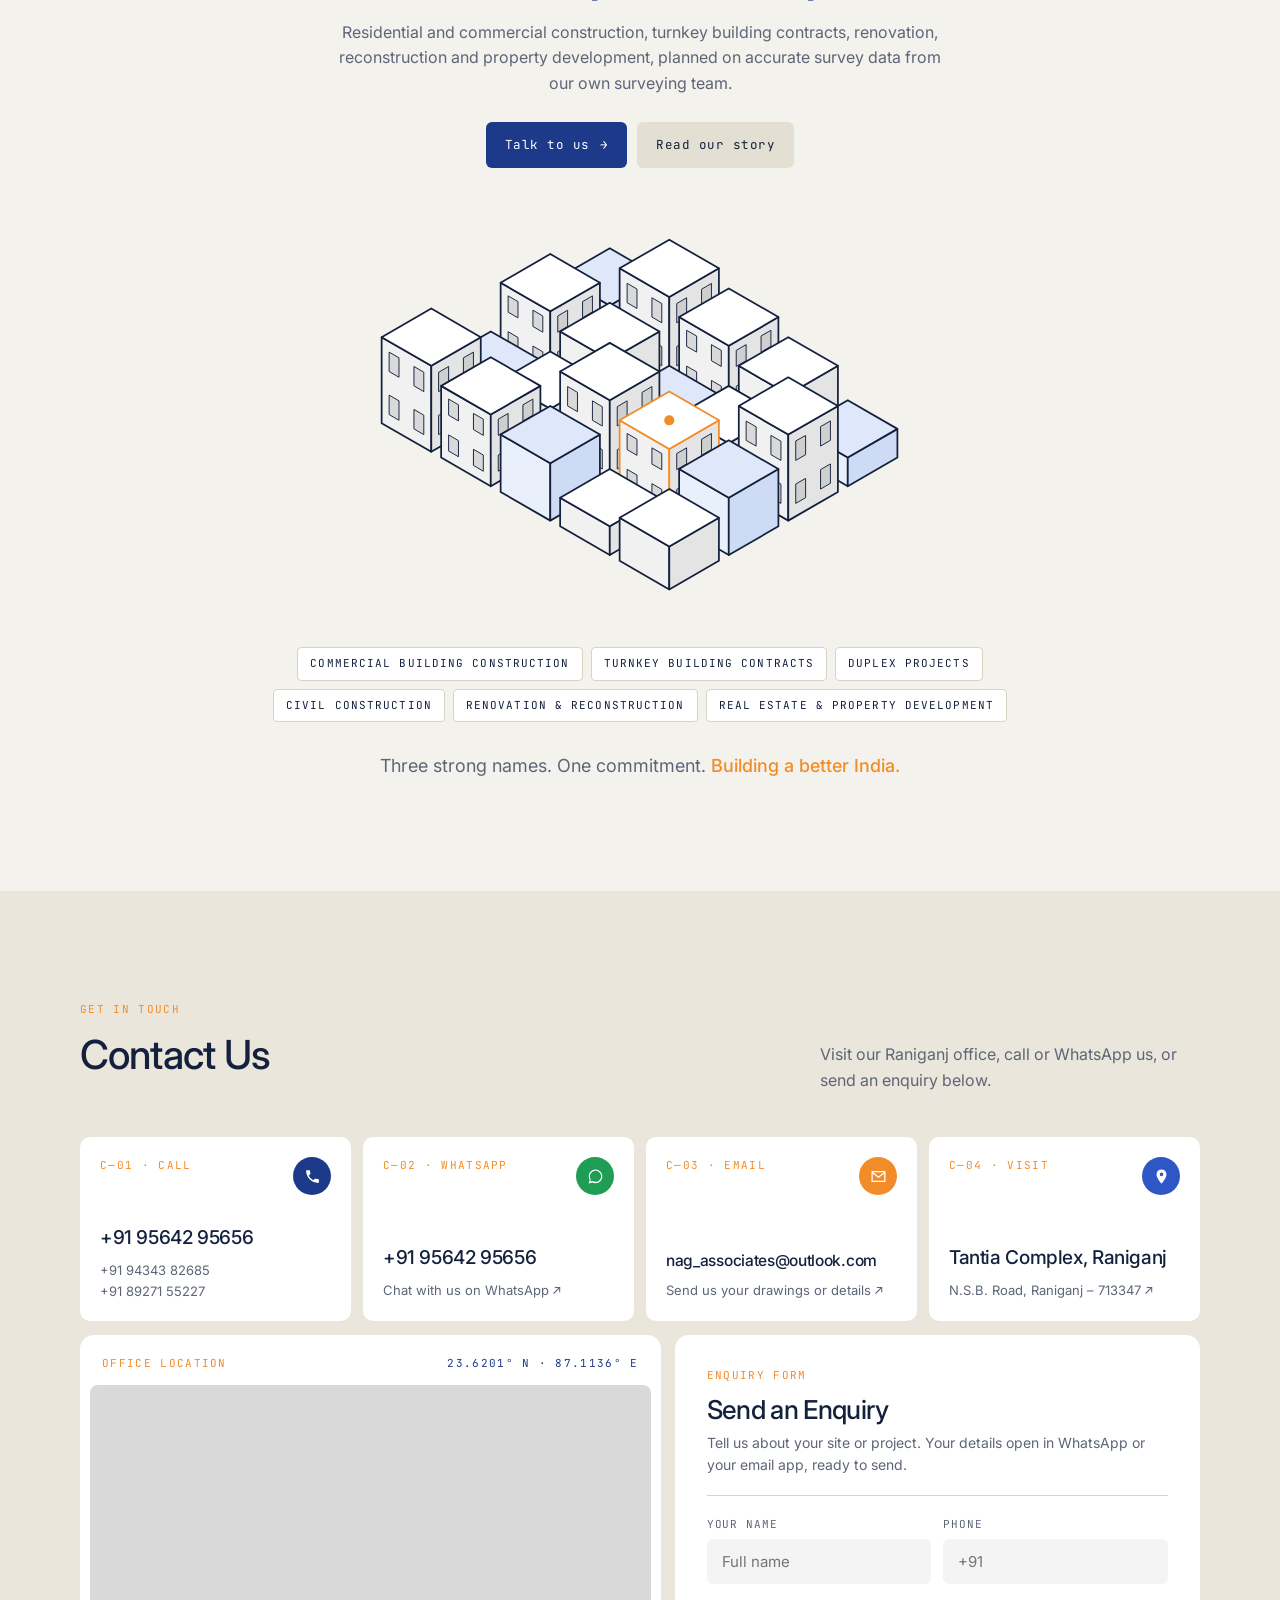
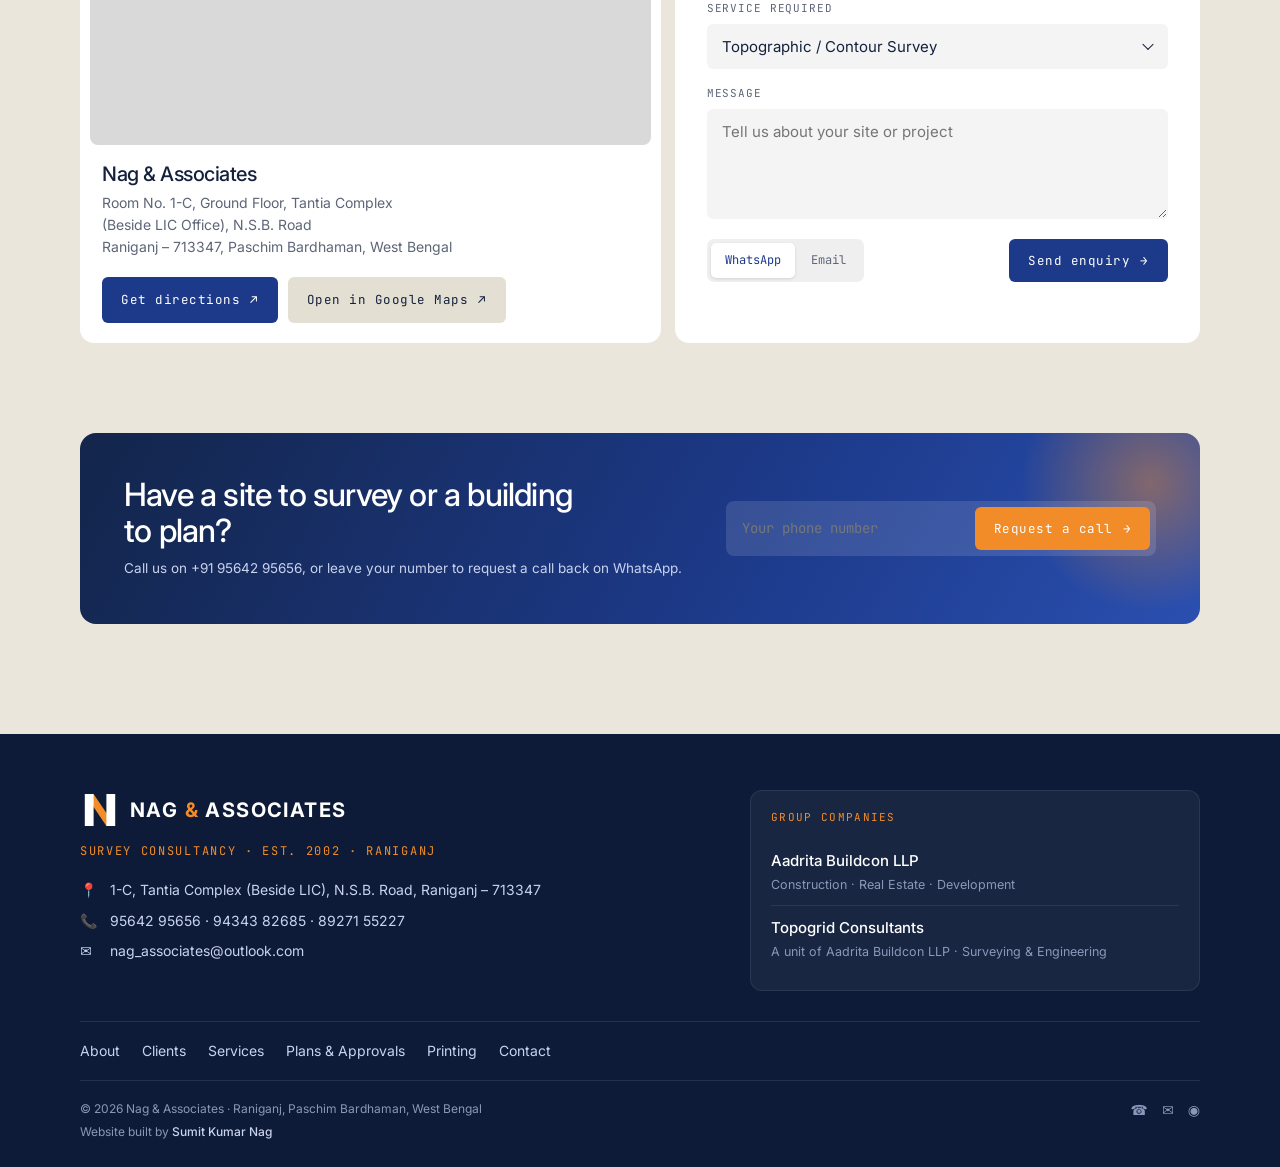
==== commit f89ac2e9: "Footer credit: Website built by Sumit Kumar Nag Co-Authored-By: Claude Opus 5.5 <noreply@anthropic.c" ====
--- a/index.html
+++ b/index.html
@@ -528,7 +528,7 @@
         <a href="#about">About</a><a href="#clients">Clients</a><a href="#services">Services</a><a href="#plans">Plans &amp; Approvals</a><a href="#printing">Printing</a><a href="#contact">Contact</a>
       </nav>
       <div class="footer-bottom">
-        <span class="fb-left"><span>© <span id="year">2026</span> Nag &amp; Associates · Raniganj, Paschim Bardhaman, West Bengal</span><span class="credit">Website designed by <strong>Sumit Kumar Nag</strong> using Claude Opus 5.5</span></span>
+        <span class="fb-left"><span>© <span id="year">2026</span> Nag &amp; Associates · Raniganj, Paschim Bardhaman, West Bengal</span><span class="credit">Website built by <strong>Sumit Kumar Nag</strong></span></span>
         <span class="f-icons">
           <a href="tel:+919564295656" aria-label="Call">☎</a>
           <a href="mailto:nag_associates@outlook.com" aria-label="Email">✉</a>
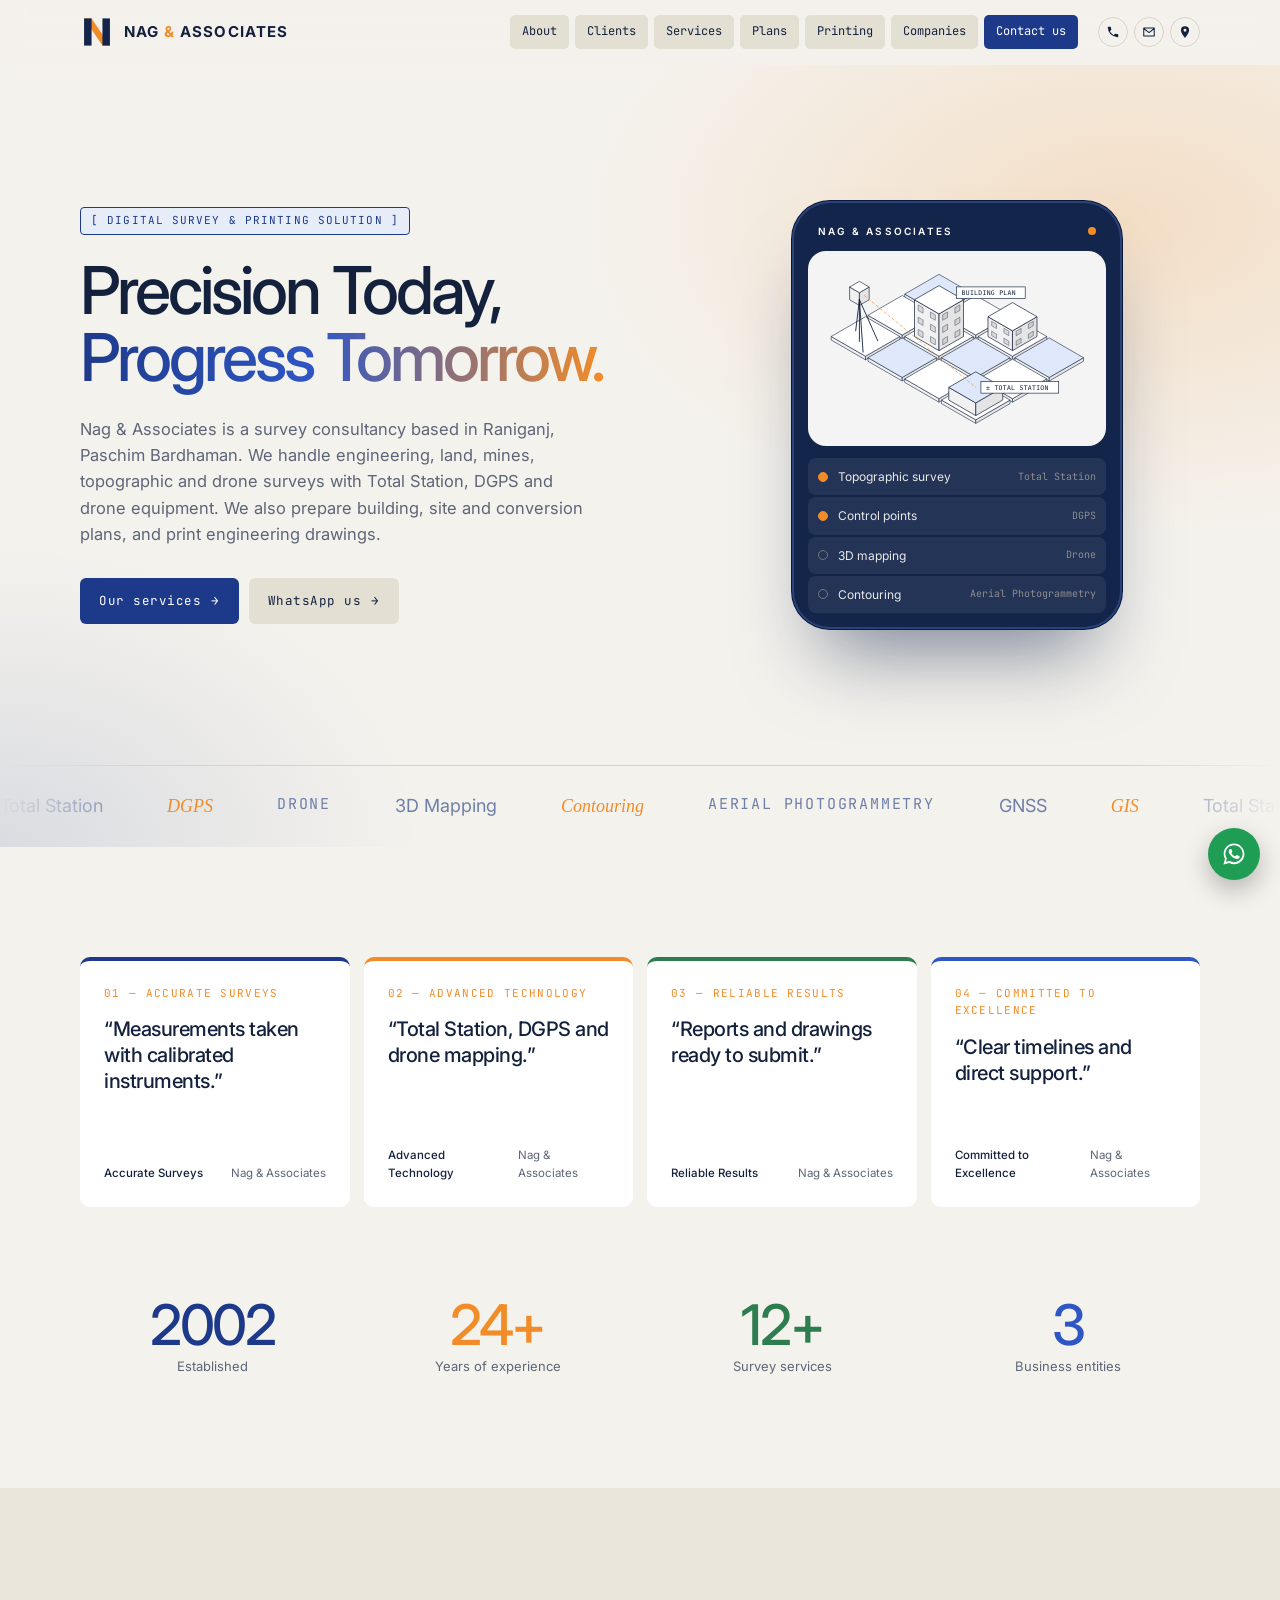
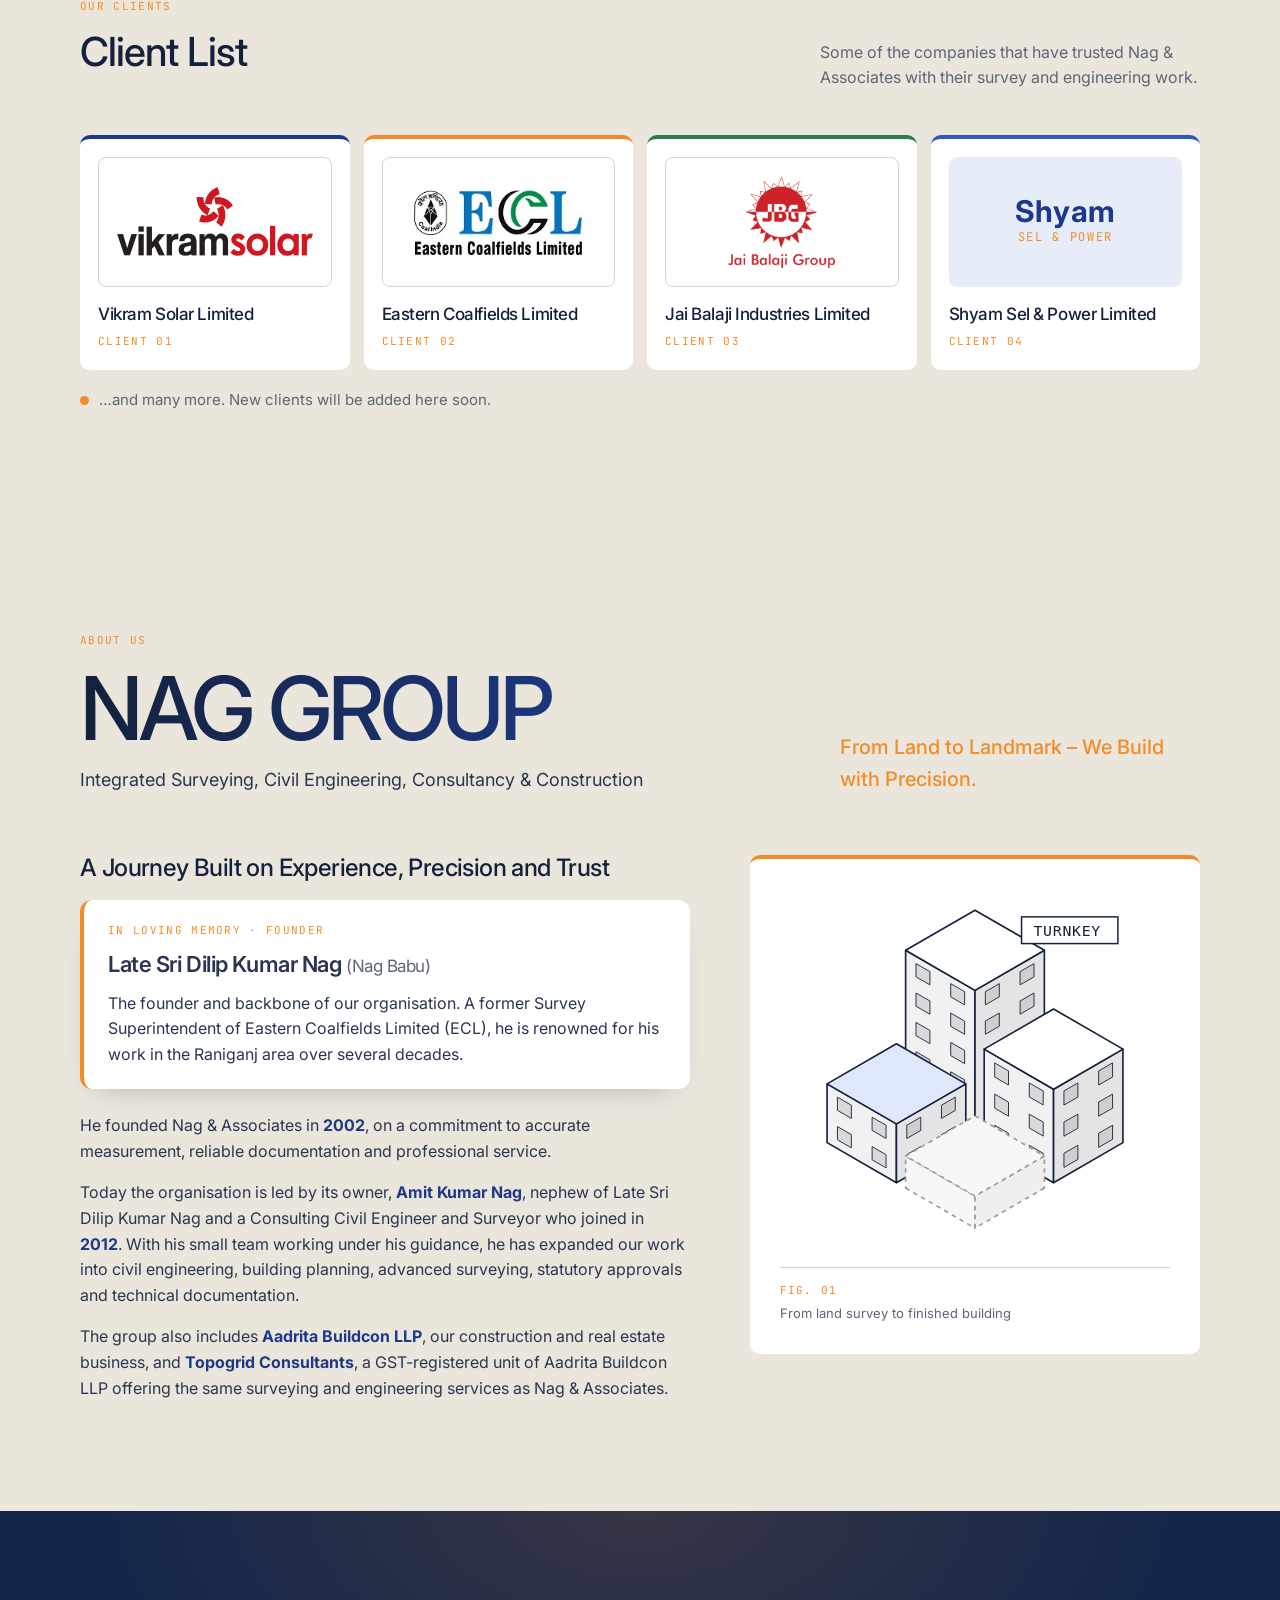
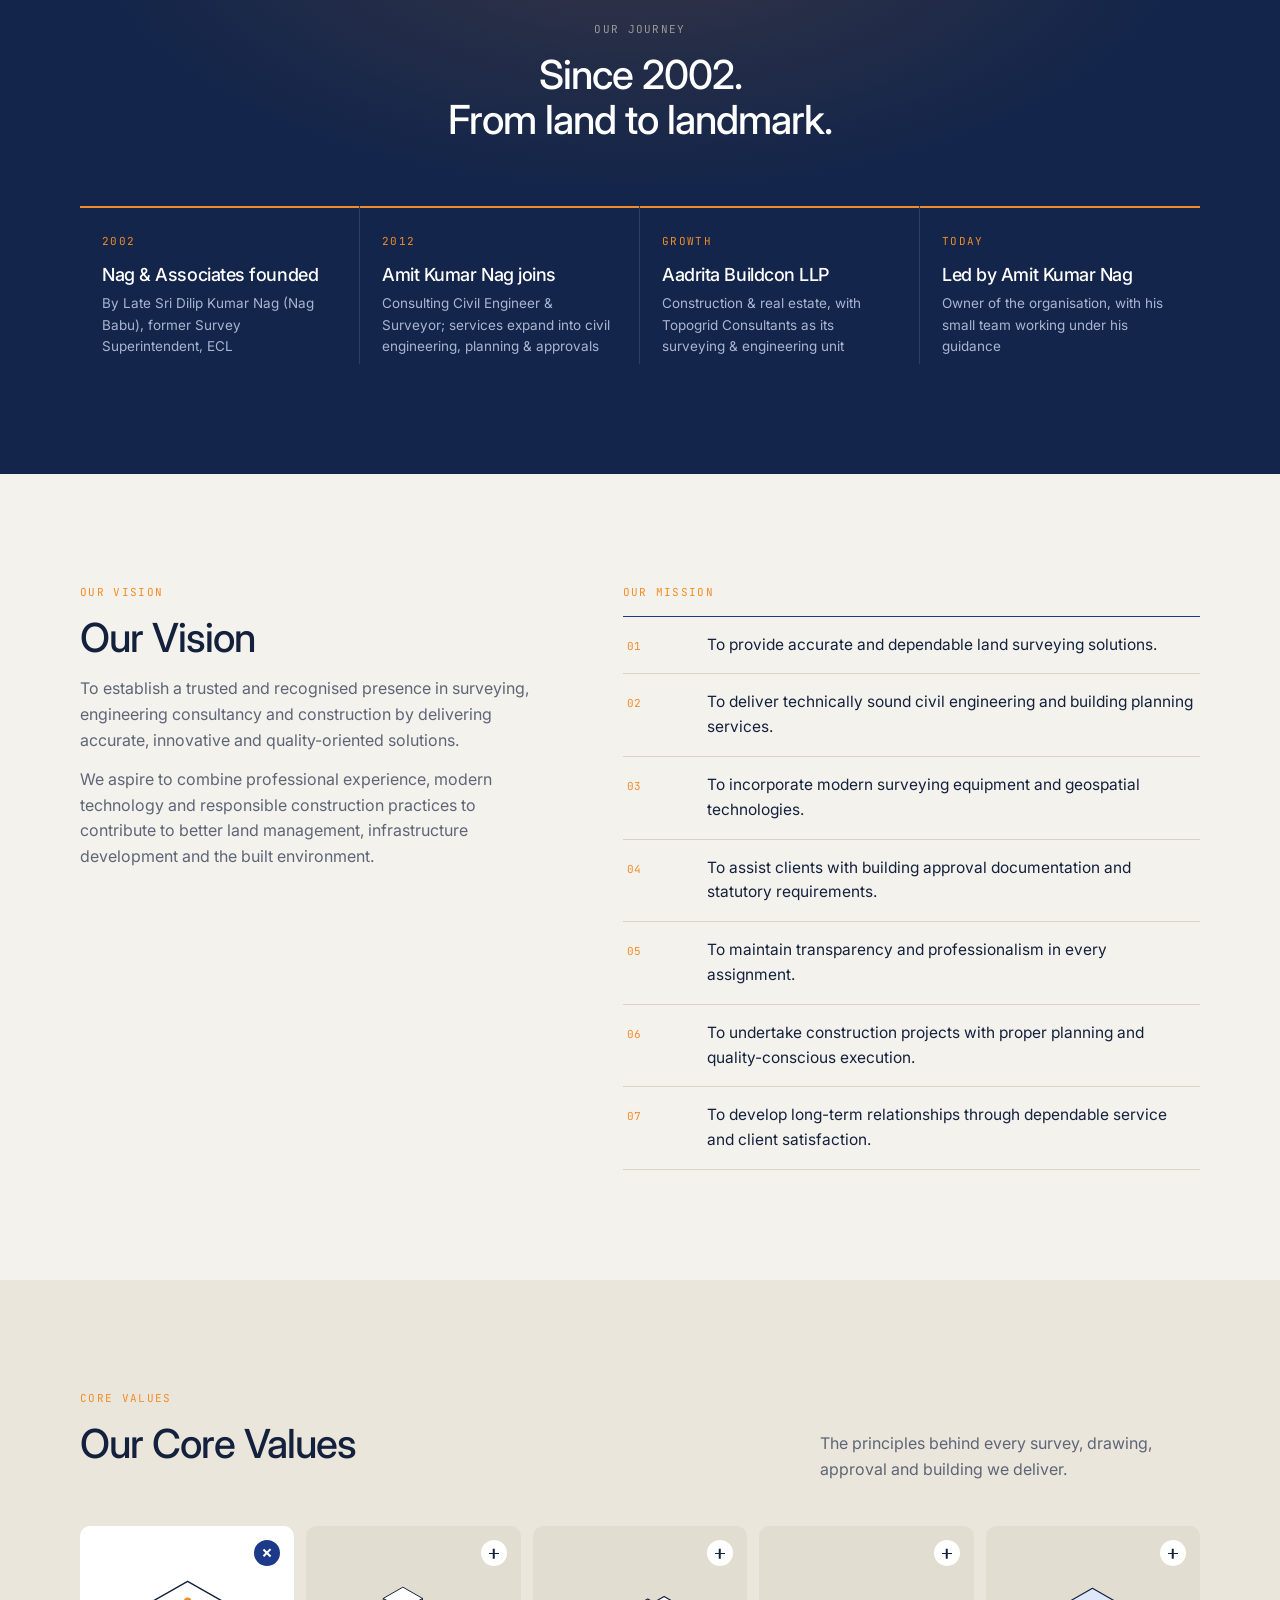
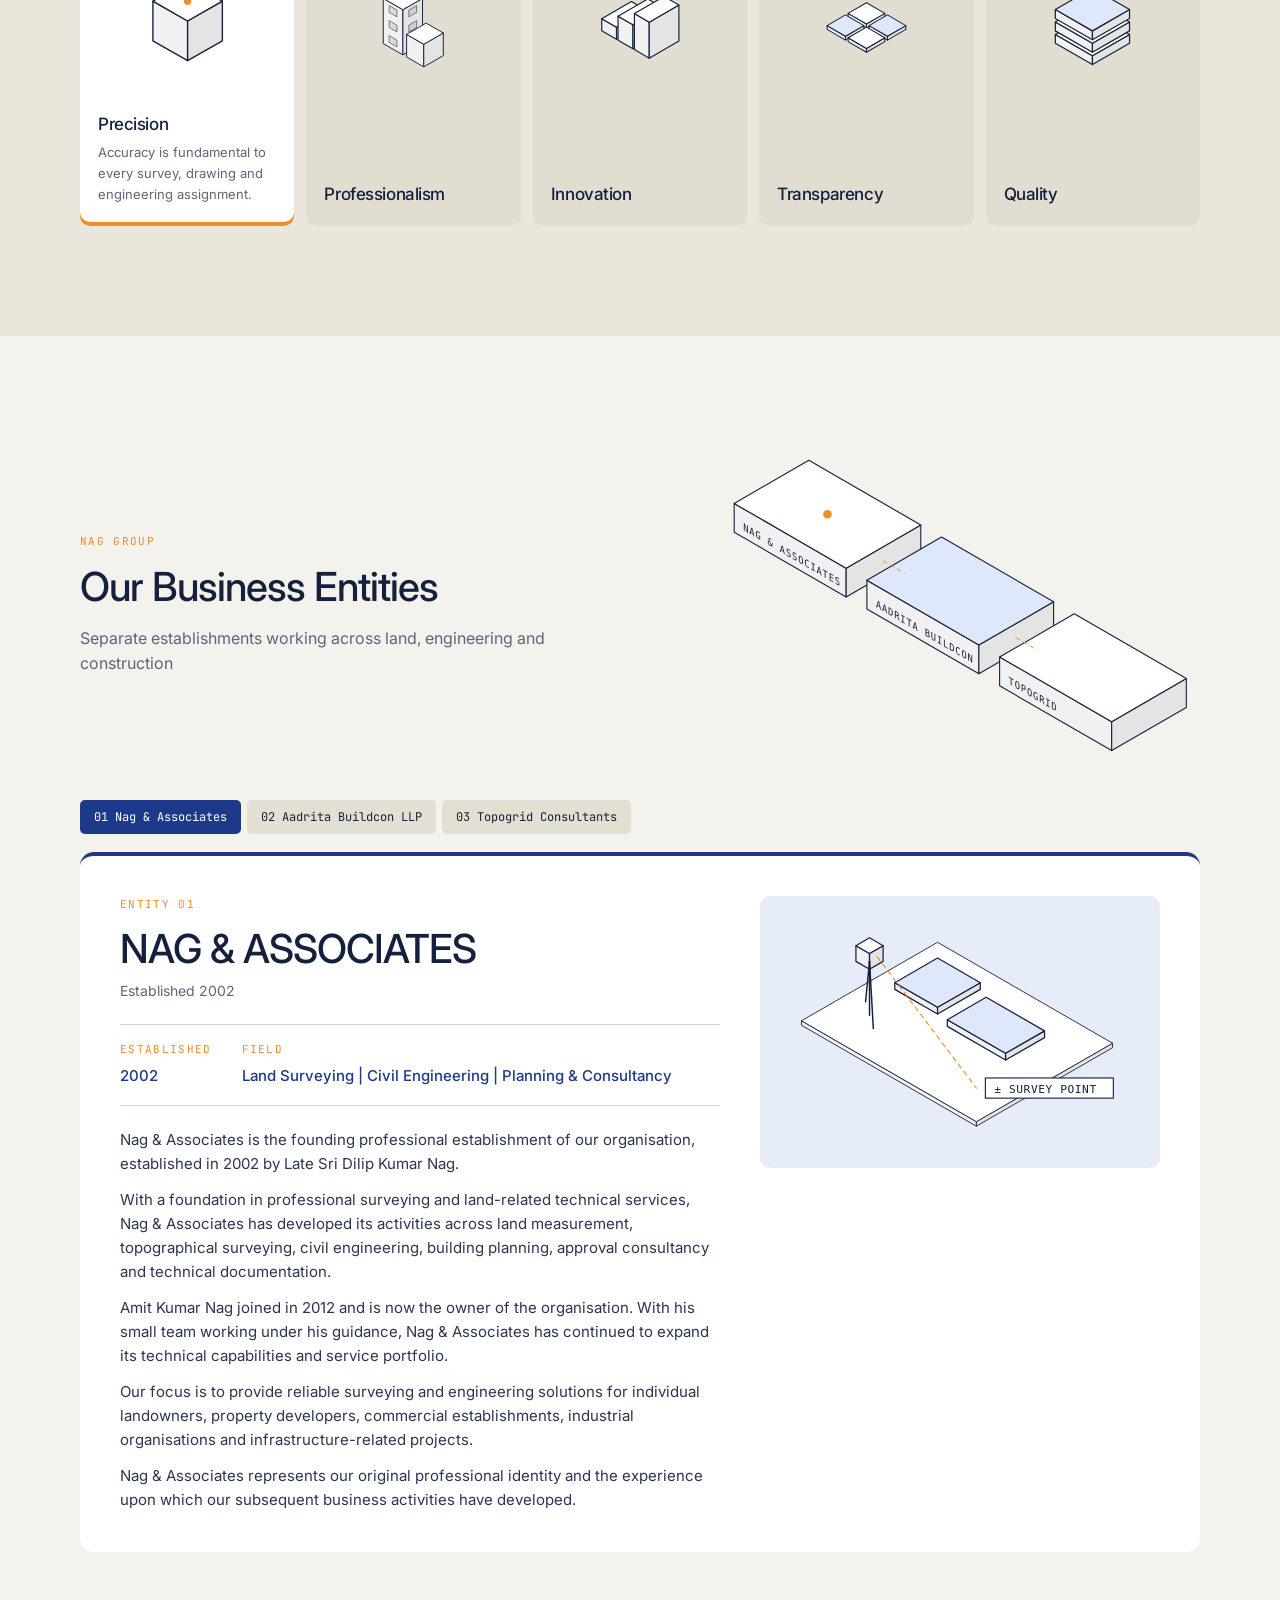
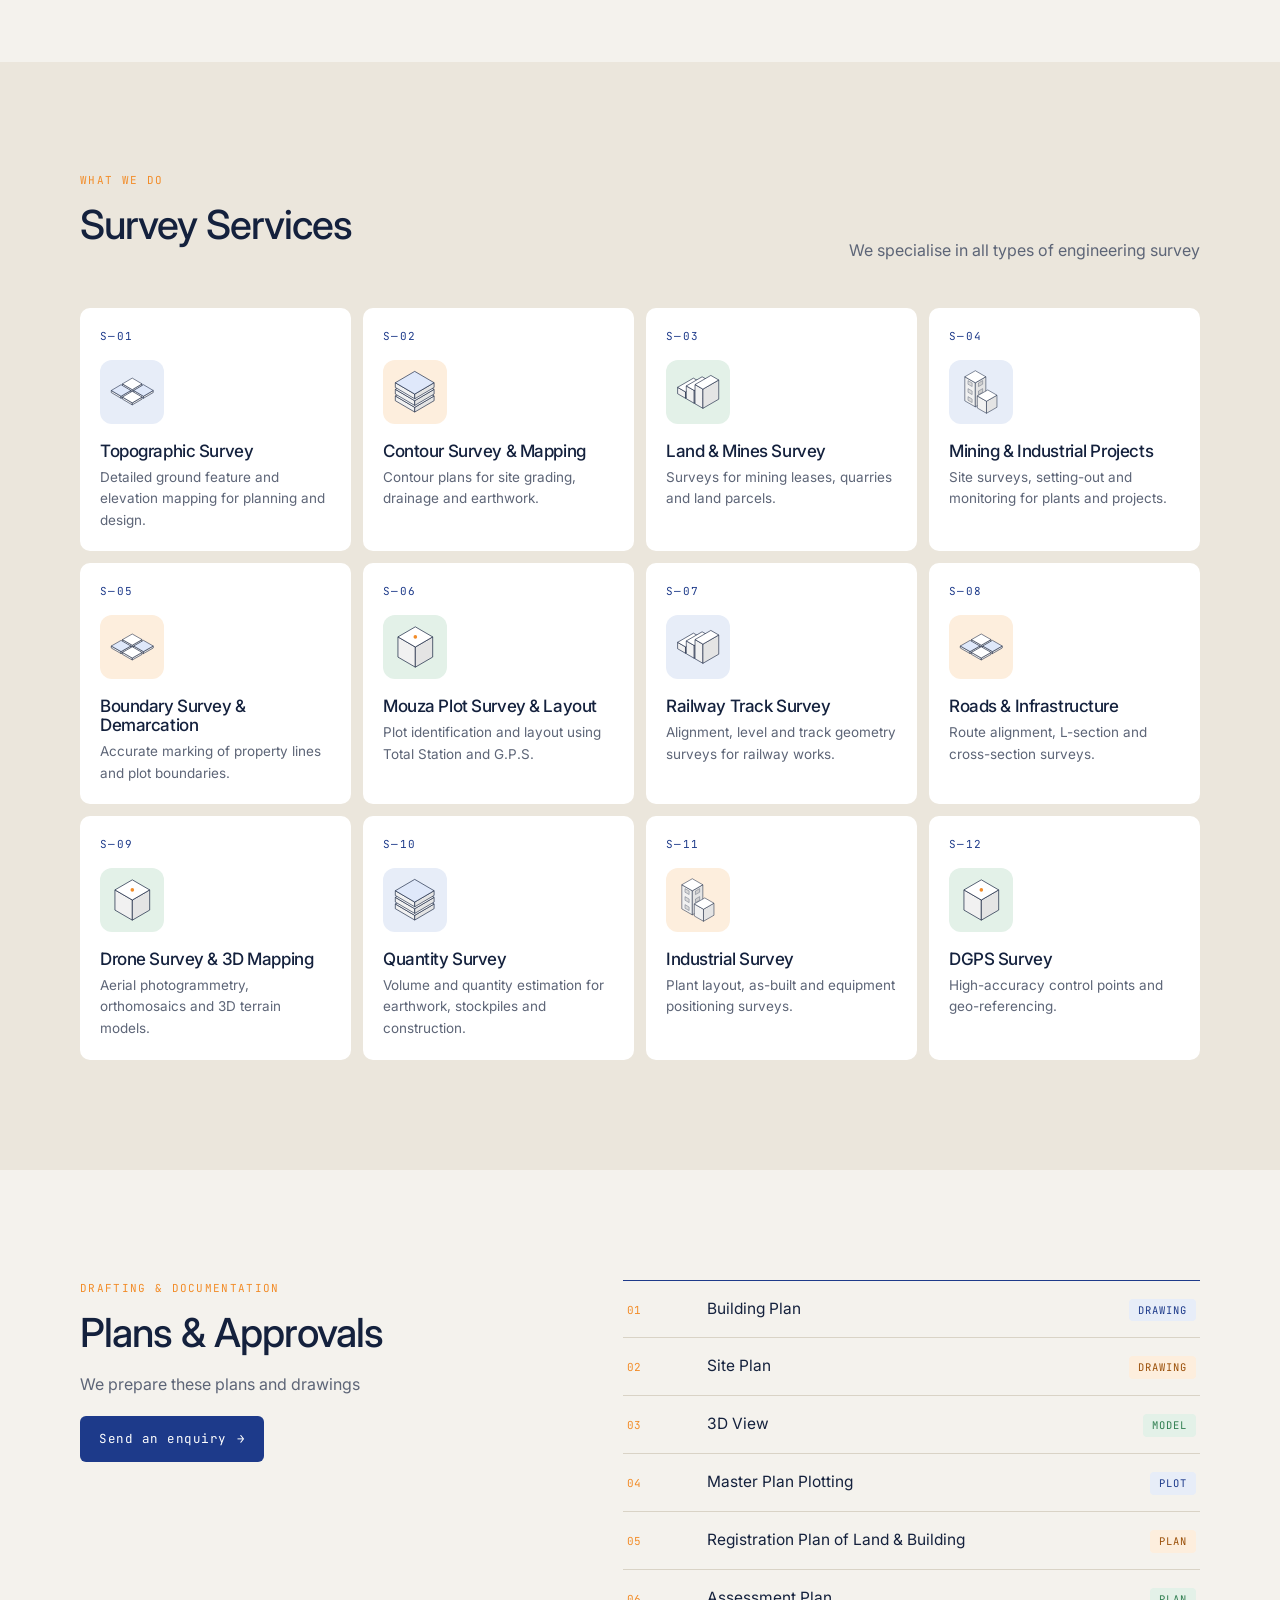
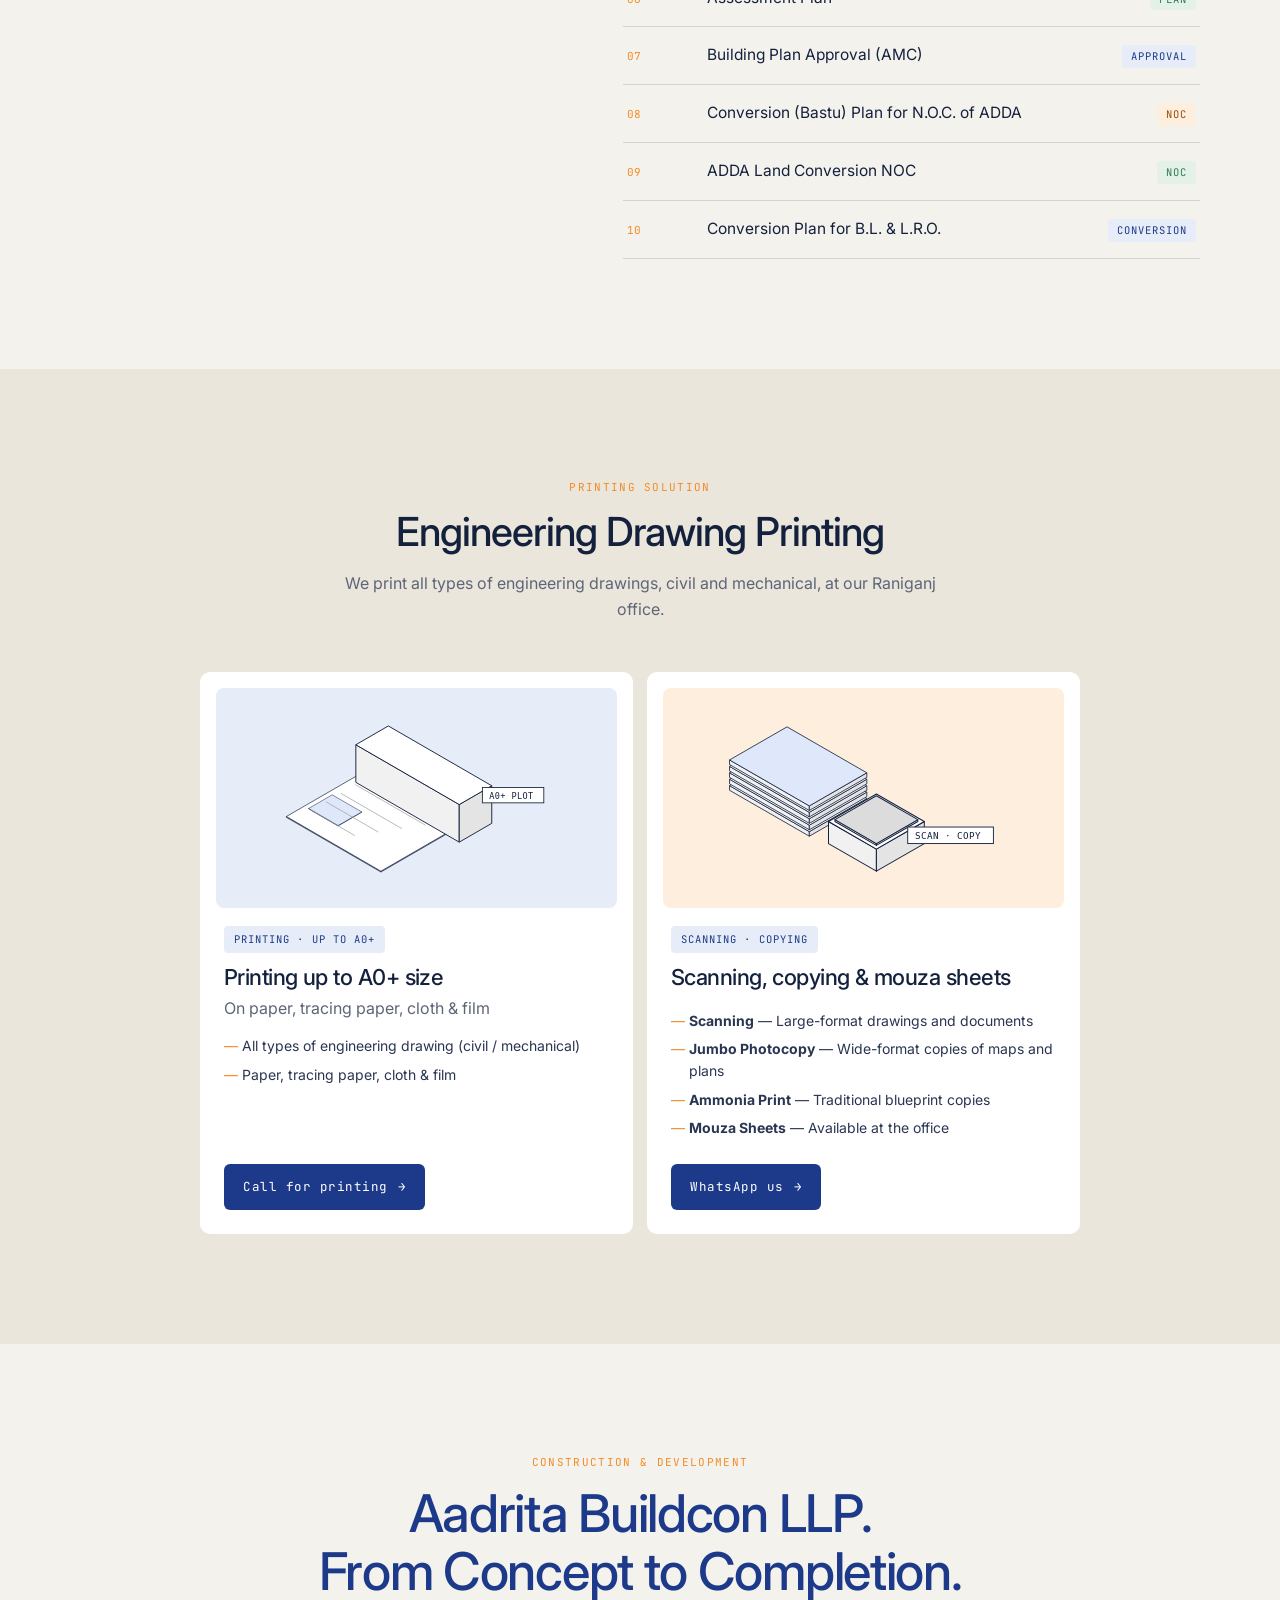
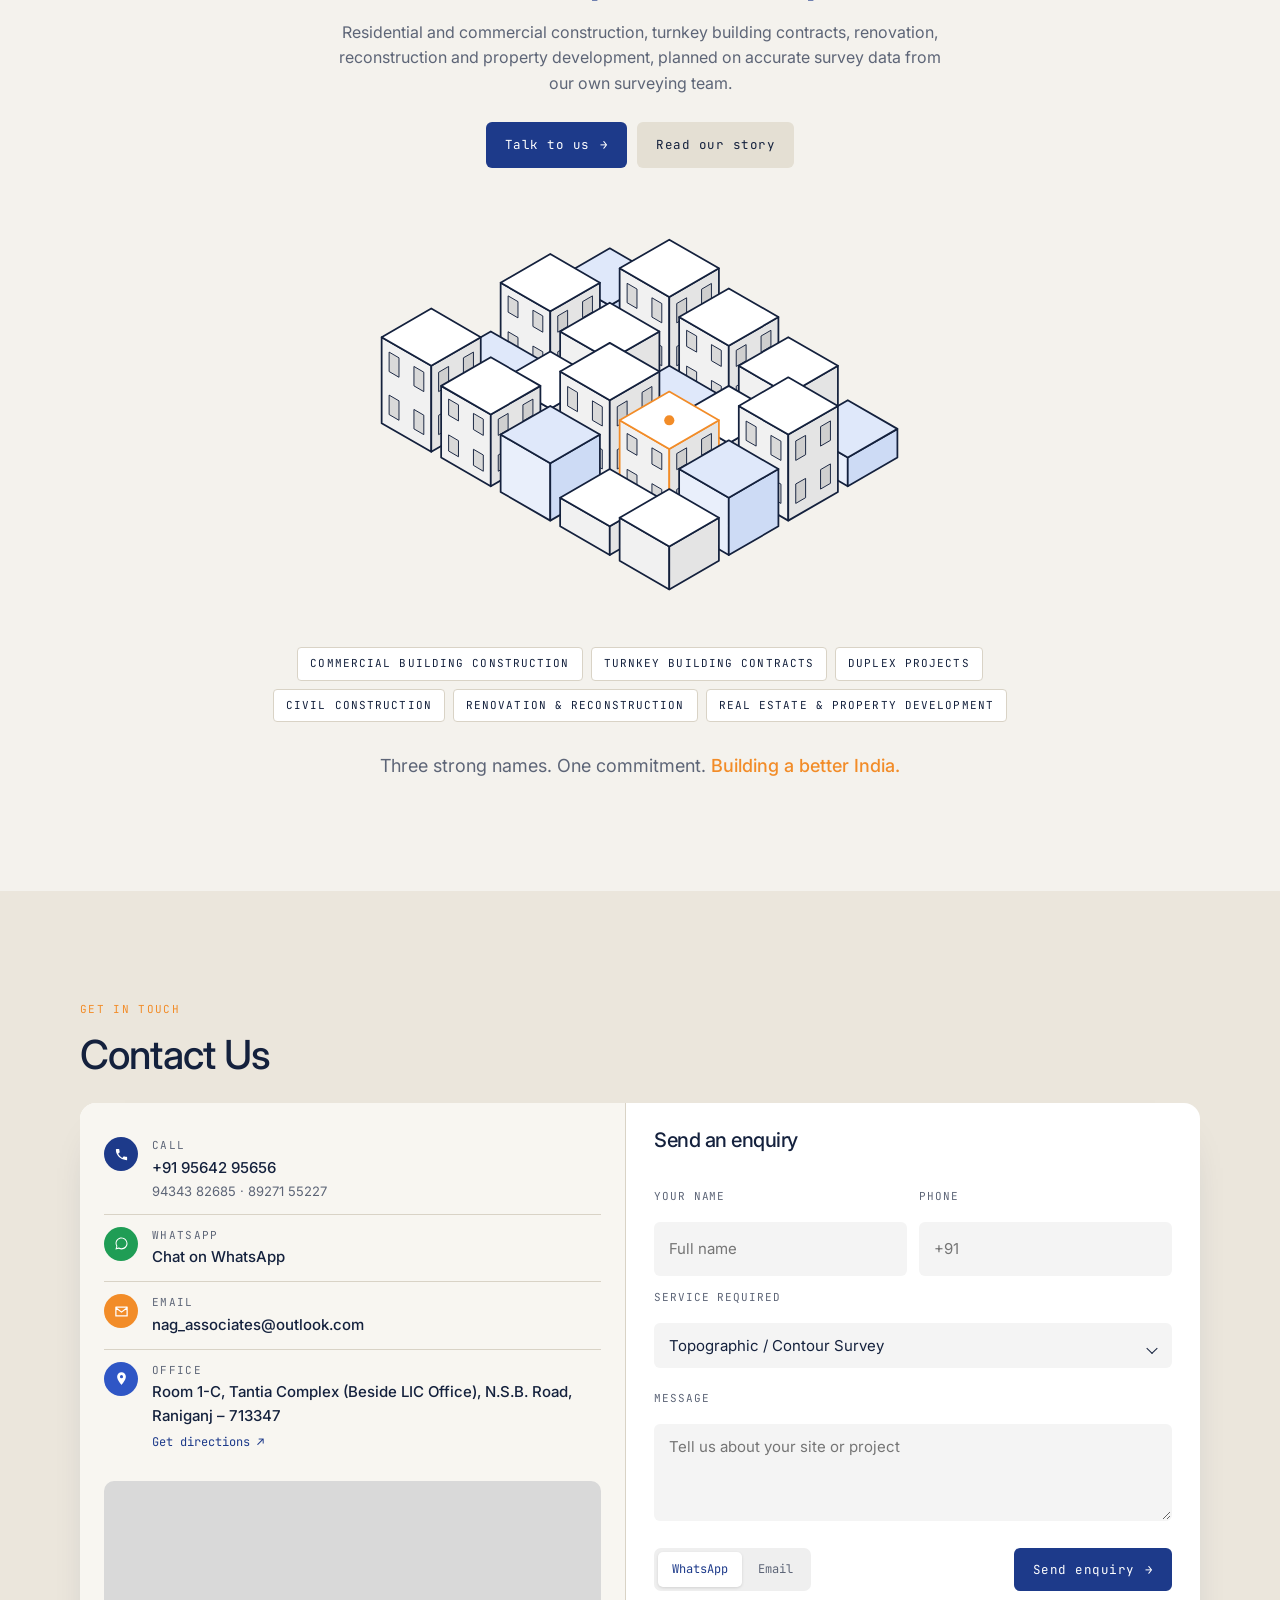
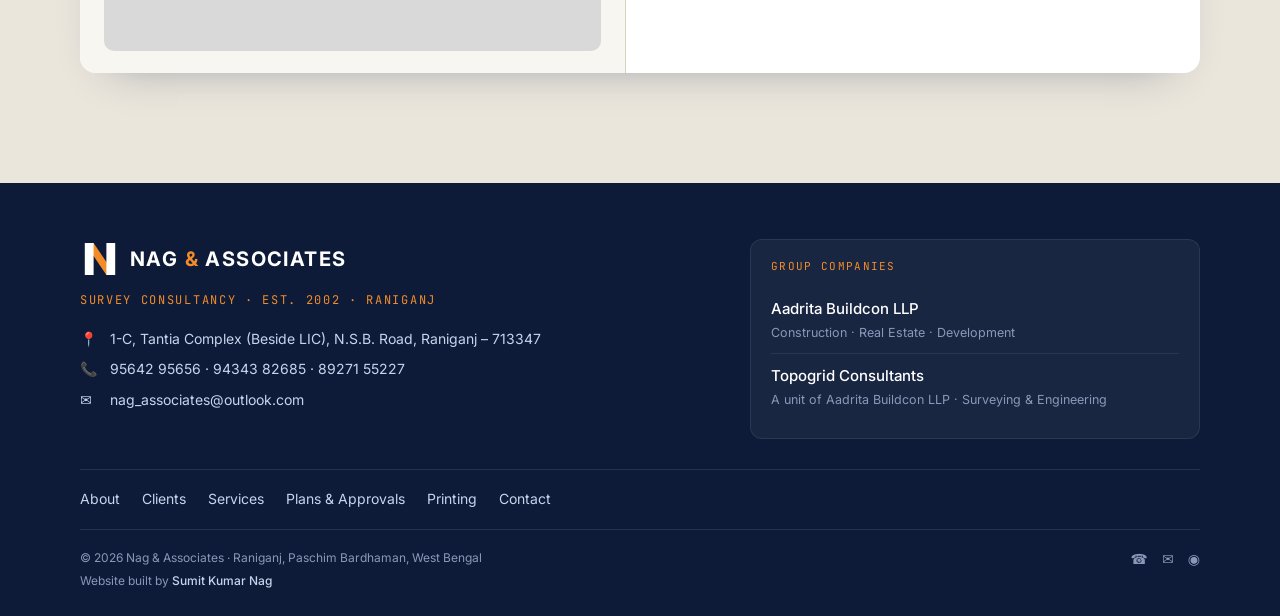
==== commit aaef4d36: "Slim down contact section into a single compact panel Co-Authored-By: Claude Opus 5.5 <noreply@anthr" ====
--- a/index.html
+++ b/index.html
@@ -406,61 +406,36 @@
   <!-- Contact -->
   <section class="band band-mid" id="contact">
     <div class="container">
-      <div class="split-head small">
-        <div><p class="mono-label">Get in touch</p><h2 class="h2">Contact Us</h2></div>
-        <p class="muted">Visit our Raniganj office, call or WhatsApp us, or send an enquiry below.</p>
-      </div>
-      <div class="c-actions">
-        <div class="c-action">
-          <div class="c-top"><span class="mono-label">C—01 · Call</span><span class="c-ico"><svg viewBox="0 0 24 24"><path d="M6.6 10.8a15.1 15.1 0 0 0 6.6 6.6l2.2-2.2c.3-.3.7-.4 1-.2 1.1.4 2.3.6 3.6.6.6 0 1 .4 1 1V20c0 .6-.4 1-1 1A17 17 0 0 1 3 4c0-.6.4-1 1-1h3.5c.6 0 1 .4 1 1 0 1.3.2 2.5.6 3.6.1.3 0 .7-.2 1z"/></svg></span></div>
-          <a class="c-main" href="tel:+919564295656">+91 95642 95656</a>
-          <p class="c-sub"><a href="tel:+919434382685">+91 94343 82685</a><br /><a href="tel:+918927155227">+91 89271 55227</a></p>
-        </div>
-        <a class="c-action" href="https://wa.me/919564295656" target="_blank" rel="noopener">
-          <div class="c-top"><span class="mono-label">C—02 · WhatsApp</span><span class="c-ico"><svg viewBox="0 0 32 32"><path d="M16 3C9 3 3.3 8.6 3.3 15.6c0 2.2.6 4.4 1.7 6.3L3 29l7.3-1.9c1.8 1 3.8 1.5 5.8 1.5 7 0 12.7-5.6 12.7-12.6S23 3 16 3zm0 23.1c-1.9 0-3.7-.5-5.3-1.4l-.4-.2-4.3 1.1 1.2-4.2-.3-.4c-1-1.6-1.5-3.5-1.5-5.4C5.4 9.8 10.2 5.1 16 5.1s10.6 4.7 10.6 10.5S21.8 26.1 16 26.1z"/></svg></span></div>
-          <span class="c-main">+91 95642 95656</span>
-          <p class="c-sub">Chat with us on WhatsApp <span class="c-arrow">↗</span></p>
-        </a>
-        <a class="c-action" href="mailto:nag_associates@outlook.com">
-          <div class="c-top"><span class="mono-label">C—03 · Email</span><span class="c-ico"><svg viewBox="0 0 24 24"><path d="M3 5h18v14H3zM3 6l9 7 9-7" fill="none" stroke="currentColor" stroke-width="1.8" stroke-linejoin="round"/></svg></span></div>
-          <span class="c-main c-email">nag_associates@outlook.com</span>
-          <p class="c-sub">Send us your drawings or details <span class="c-arrow">↗</span></p>
-        </a>
-        <a class="c-action" href="https://www.google.com/maps/place/Nag+%26+Associates+Survey+Consultancy/@23.620114,87.113594,17z/data=!4m15!1m8!3m7!1s0x39f7110fd48bf607:0x872045aafcf03e4f!2sNag+%26+Associates+Survey+Consultancy!8m2!3d23.620114!4d87.113594!10e1!16s%2Fg%2F11b5phmmcs!3m5!1s0x39f7110fd48bf607:0x872045aafcf03e4f!8m2!3d23.620114!4d87.113594!16s%2Fg%2F11b5phmmcs?entry=ttu&amp;g_ep=EgoyMDI2MTExNy4wIKXMDSoASAFQAw%3D%3D" target="_blank" rel="noopener">
-          <div class="c-top"><span class="mono-label">C—04 · Visit</span><span class="c-ico"><svg viewBox="0 0 24 24"><path d="M12 2a7 7 0 0 0-7 7c0 5.2 7 13 7 13s7-7.8 7-13a7 7 0 0 0-7-7zm0 9.5A2.5 2.5 0 1 1 12 6.5a2.5 2.5 0 0 1 0 5z"/></svg></span></div>
-          <span class="c-main">Tantia Complex, Raniganj</span>
-          <p class="c-sub">N.S.B. Road, Raniganj – 713347 <span class="c-arrow">↗</span></p>
-        </a>
-      </div>
-
-      <div class="contact-grid">
-        <div class="loc-card">
-          <div class="loc-head">
-            <span class="mono-label">Office location</span>
-            <span class="mono-label coords">23.6201° N · 87.1136° E</span>
+      <p class="mono-label">Get in touch</p>
+      <h2 class="h2">Contact Us</h2>
+      <div class="contact-panel">
+        <div class="cp-info">
+          <ul class="cp-list">
+            <li>
+              <span class="cp-ico i-call"><svg viewBox="0 0 24 24" aria-hidden="true"><path d="M6.6 10.8a15.1 15.1 0 0 0 6.6 6.6l2.2-2.2c.3-.3.7-.4 1-.2 1.1.4 2.3.6 3.6.6.6 0 1 .4 1 1V20c0 .6-.4 1-1 1A17 17 0 0 1 3 4c0-.6.4-1 1-1h3.5c.6 0 1 .4 1 1 0 1.3.2 2.5.6 3.6.1.3 0 .7-.2 1z"/></svg></span>
+              <span class="cp-txt"><small>Call</small><a href="tel:+919564295656">+91 95642 95656</a><span class="cp-more"><a href="tel:+919434382685">94343 82685</a> · <a href="tel:+918927155227">89271 55227</a></span></span>
+            </li>
+            <li>
+              <span class="cp-ico i-wa"><svg viewBox="0 0 32 32" aria-hidden="true"><path d="M16 3C9 3 3.3 8.6 3.3 15.6c0 2.2.6 4.4 1.7 6.3L3 29l7.3-1.9c1.8 1 3.8 1.5 5.8 1.5 7 0 12.7-5.6 12.7-12.6S23 3 16 3zm0 23.1c-1.9 0-3.7-.5-5.3-1.4l-.4-.2-4.3 1.1 1.2-4.2-.3-.4c-1-1.6-1.5-3.5-1.5-5.4C5.4 9.8 10.2 5.1 16 5.1s10.6 4.7 10.6 10.5S21.8 26.1 16 26.1z"/></svg></span>
+              <span class="cp-txt"><small>WhatsApp</small><a href="https://wa.me/919564295656" target="_blank" rel="noopener">Chat on WhatsApp</a></span>
+            </li>
+            <li>
+              <span class="cp-ico i-mail"><svg viewBox="0 0 24 24" aria-hidden="true"><path d="M3 5h18v14H3zM3 6l9 7 9-7" fill="none" stroke="currentColor" stroke-width="2" stroke-linejoin="round"/></svg></span>
+              <span class="cp-txt"><small>Email</small><a href="mailto:nag_associates@outlook.com">nag_associates@outlook.com</a></span>
+            </li>
+            <li>
+              <span class="cp-ico i-pin"><svg viewBox="0 0 24 24" aria-hidden="true"><path d="M12 2a7 7 0 0 0-7 7c0 5.2 7 13 7 13s7-7.8 7-13a7 7 0 0 0-7-7zm0 9.5A2.5 2.5 0 1 1 12 6.5a2.5 2.5 0 0 1 0 5z"/></svg></span>
+              <span class="cp-txt"><small>Office</small><a href="https://www.google.com/maps/place/Nag+%26+Associates+Survey+Consultancy/@23.620114,87.113594,17z/data=!4m15!1m8!3m7!1s0x39f7110fd48bf607:0x872045aafcf03e4f!2sNag+%26+Associates+Survey+Consultancy!8m2!3d23.620114!4d87.113594!10e1!16s%2Fg%2F11b5phmmcs!3m5!1s0x39f7110fd48bf607:0x872045aafcf03e4f!8m2!3d23.620114!4d87.113594!16s%2Fg%2F11b5phmmcs?entry=ttu&amp;g_ep=EgoyMDI2MTExNy4wIKXMDSoASAFQAw%3D%3D" target="_blank" rel="noopener">Room 1-C, Tantia Complex (Beside LIC Office), N.S.B. Road, Raniganj – 713347</a><a class="cp-dir" href="https://www.google.com/maps/dir/?api=1&amp;destination=23.620114,87.113594" target="_blank" rel="noopener">Get directions ↗</a></span>
+            </li>
+          </ul>
+          <div class="map-wrap cp-map">
+            <iframe title="Office location map" loading="lazy" referrerpolicy="no-referrer-when-downgrade"
+              src="https://maps.google.com/maps?q=23.620114,87.113594&amp;z=16&amp;output=embed"></iframe>
           </div>
-          <div class="map-wrap">
-            <iframe title="Office location map" loading="lazy" referrerpolicy="no-referrer-when-downgrade"
-              src="https://maps.google.com/maps?q=23.620114,87.113594&amp;z=17&amp;output=embed"></iframe>
-          </div>
-          <div class="loc-body">
-            <div>
-              <h3>Nag &amp; Associates</h3>
-              <p class="muted">Room No. 1-C, Ground Floor, Tantia Complex<br />(Beside LIC Office), N.S.B. Road<br />Raniganj – 713347, Paschim Bardhaman, West Bengal</p>
-            </div>
-            <div class="btn-row">
-              <a class="btn btn-dark" href="https://www.google.com/maps/dir/?api=1&amp;destination=23.620114,87.113594" target="_blank" rel="noopener">Get directions <span>↗</span></a>
-              <a class="btn btn-grey" href="https://www.google.com/maps/place/Nag+%26+Associates+Survey+Consultancy/@23.620114,87.113594,17z/data=!4m15!1m8!3m7!1s0x39f7110fd48bf607:0x872045aafcf03e4f!2sNag+%26+Associates+Survey+Consultancy!8m2!3d23.620114!4d87.113594!10e1!16s%2Fg%2F11b5phmmcs!3m5!1s0x39f7110fd48bf607:0x872045aafcf03e4f!8m2!3d23.620114!4d87.113594!16s%2Fg%2F11b5phmmcs?entry=ttu&amp;g_ep=EgoyMDI2MTExNy4wIKXMDSoASAFQAw%3D%3D" target="_blank" rel="noopener">Open in Google Maps <span>↗</span></a>
-            </div>
-          </div>
-        </div>
-
-        <form class="contact-form" id="contactForm" novalidate>
-          <div class="form-head">
-            <span class="mono-label">Enquiry form</span>
-            <h3>Send an Enquiry</h3>
-            <p class="muted">Tell us about your site or project. Your details open in WhatsApp or your email app, ready to send.</p>
-          </div>
+        </div>
+
+        <form class="contact-form cp-form" id="contactForm" novalidate>
+          <h3>Send an enquiry</h3>
           <div class="field-row">
             <label>Your Name<input type="text" name="name" required placeholder="Full name" autocomplete="name" /></label>
             <label>Phone<input type="tel" name="phone" required placeholder="+91" autocomplete="tel" /></label>
@@ -479,7 +454,7 @@
               <option>Other</option>
             </select></span>
           </label>
-          <label>Message<textarea name="message" rows="4" placeholder="Tell us about your site or project"></textarea></label>
+          <label>Message<textarea name="message" rows="3" placeholder="Tell us about your site or project"></textarea></label>
           <div class="form-foot">
             <fieldset class="seg" aria-label="Send via">
               <label><input type="radio" name="via" value="whatsapp" checked /><span>WhatsApp</span></label>
@@ -488,17 +463,6 @@
             <button type="submit" class="btn btn-dark">Send enquiry <span>→</span></button>
           </div>
           <p class="form-note" id="formNote" role="status"></p>
-        </form>
-      </div>
-
-      <div class="cta-card">
-        <div>
-          <h2>Have a site to survey or a building to plan?</h2>
-          <p>Call us on +91 95642 95656, or leave your number to request a call back on WhatsApp.</p>
-        </div>
-        <form class="cta-form" id="ctaForm" novalidate>
-          <input type="tel" name="phone" placeholder="Your phone number" aria-label="Your phone number" required />
-          <button type="submit" class="btn btn-light">Request a call <span>→</span></button>
         </form>
       </div>
     </div>
--- a/assets/css/style.css
+++ b/assets/css/style.css
@@ -756,3 +756,36 @@
 .fb-left { display: flex; flex-direction: column; gap: 4px; }
 .credit { color: #8b97b8; font-size: 12px; }
 .credit strong { color: #c9d3ee; font-weight: 500; }
+
+/* ================= Slim contact panel ================= */
+#contact .h2 { margin-bottom: 26px; }
+.contact-panel { display: grid; grid-template-columns: 1fr 1.05fr; background: var(--card); border-radius: 16px; overflow: hidden; box-shadow: 0 20px 44px -30px rgba(19,37,74,.45); }
+.cp-info { background: #f8f6f1; padding: 22px 24px; display: flex; flex-direction: column; gap: 16px; border-right: 1px solid var(--line); }
+.cp-list { list-style: none; display: grid; }
+.cp-list li { display: flex; gap: 14px; align-items: flex-start; padding: 12px 0; }
+.cp-list li + li { border-top: 1px solid var(--line); }
+.cp-ico { flex: none; width: 34px; height: 34px; border-radius: 50%; display: grid; place-items: center; background: var(--blue); }
+.cp-ico svg { width: 15px; height: 15px; fill: #fff; color: #fff; }
+.cp-ico.i-wa { background: #1f9d55; } .cp-ico.i-mail { background: var(--saffron); } .cp-ico.i-pin { background: var(--blue-2); }
+.cp-txt { display: flex; flex-direction: column; gap: 1px; min-width: 0; font-size: 15px; }
+.cp-txt small { font-family: var(--mono); font-size: 11px; letter-spacing: .12em; text-transform: uppercase; color: var(--muted); }
+.cp-txt > a { color: var(--ink); font-weight: 500; overflow-wrap: anywhere; }
+.cp-txt a:hover { color: var(--blue); }
+.cp-more { font-size: 13px; color: var(--muted); }
+.cp-more a { color: var(--muted); }
+.cp-dir { font-family: var(--mono); font-size: 12px; color: var(--blue) !important; margin-top: 4px; font-weight: 400 !important; }
+.cp-map { height: 170px; margin: auto 0 0; border-radius: 10px; }
+.cp-form { background: transparent; border-radius: 0; padding: 26px 28px; gap: 13px; align-self: stretch; }
+.cp-form h3 { font-size: 20px; margin: 0 0 4px; }
+.cp-form textarea { min-height: 88px; }
+@media (max-width: 1000px) {
+  .contact-panel { grid-template-columns: 1fr; }
+  .cp-info { border-right: 0; border-bottom: 1px solid var(--line); }
+}
+@media (max-width: 640px) {
+  .cp-info { padding: 16px 18px; }
+  .cp-form { padding: 20px 18px; }
+  .cp-map { height: 150px; }
+  .cp-txt small { font-size: 12px; }
+  .cp-list li { padding: 11px 0; }
+}
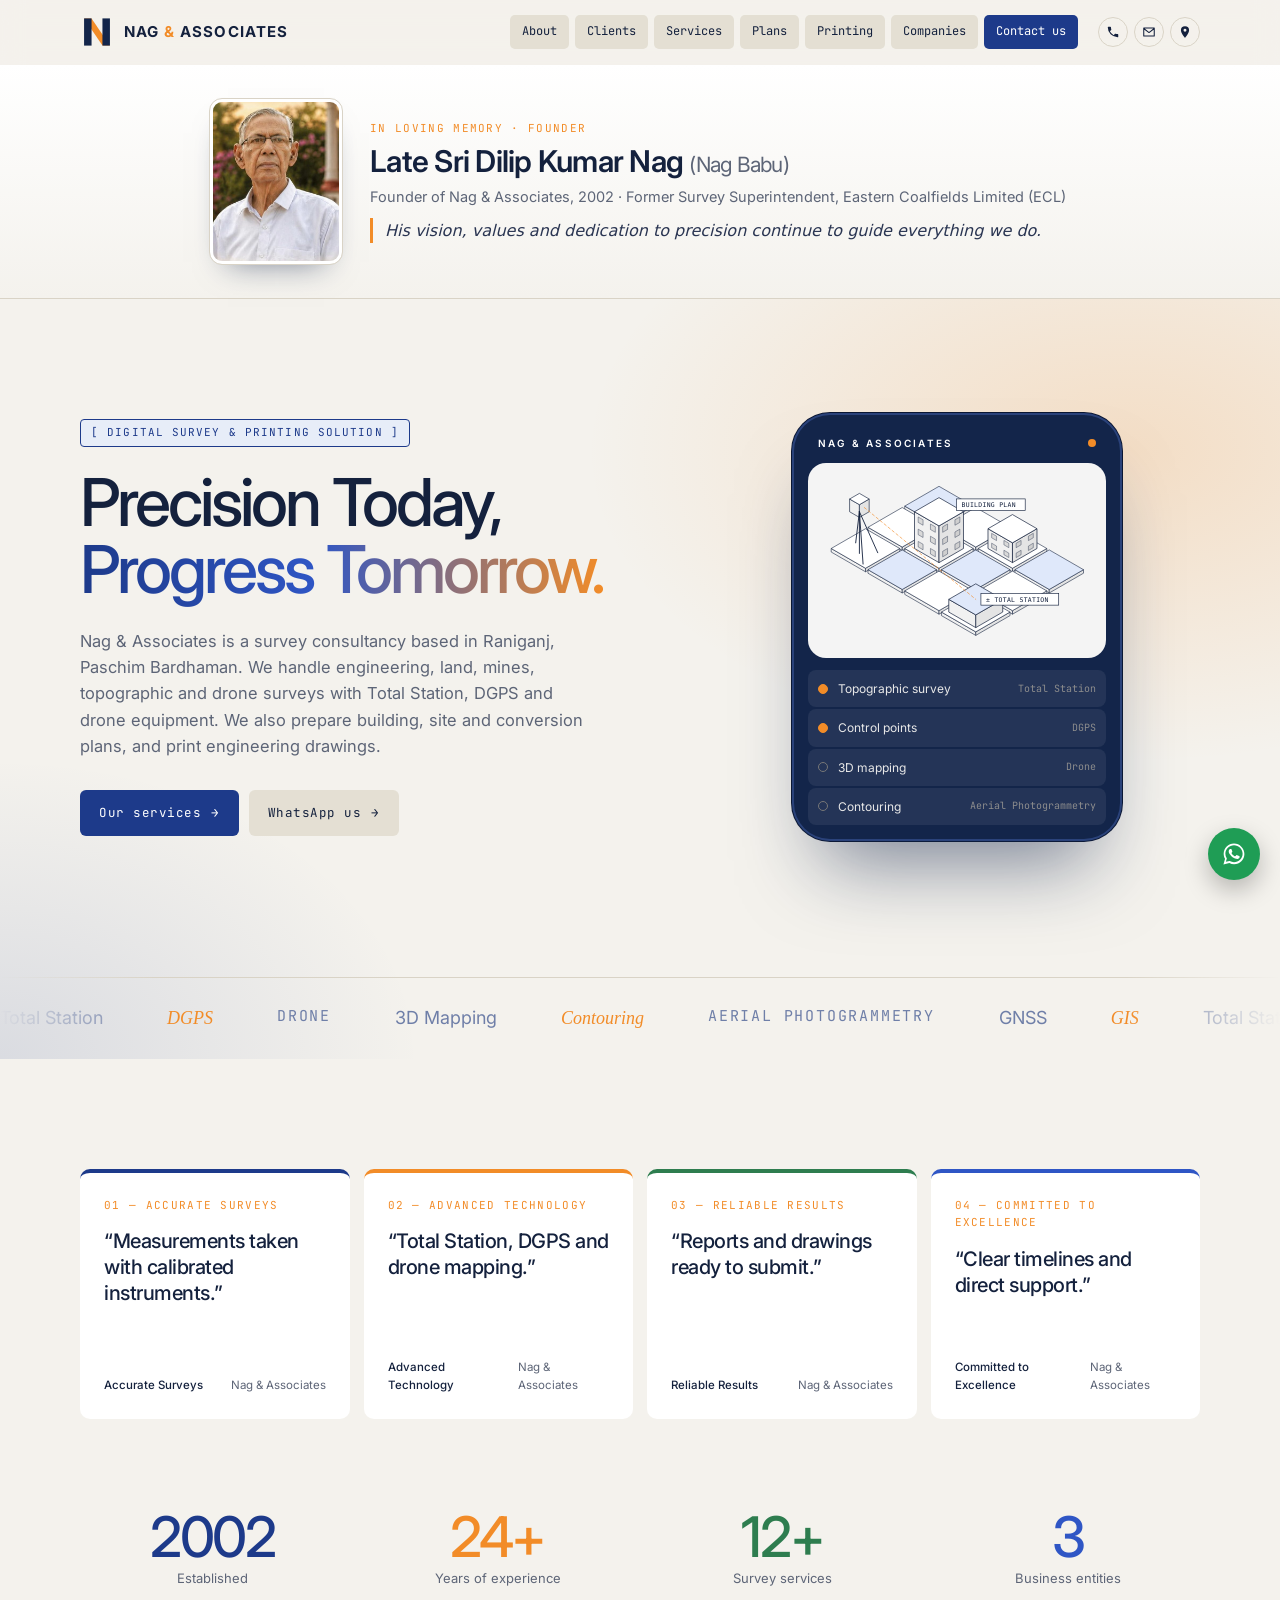
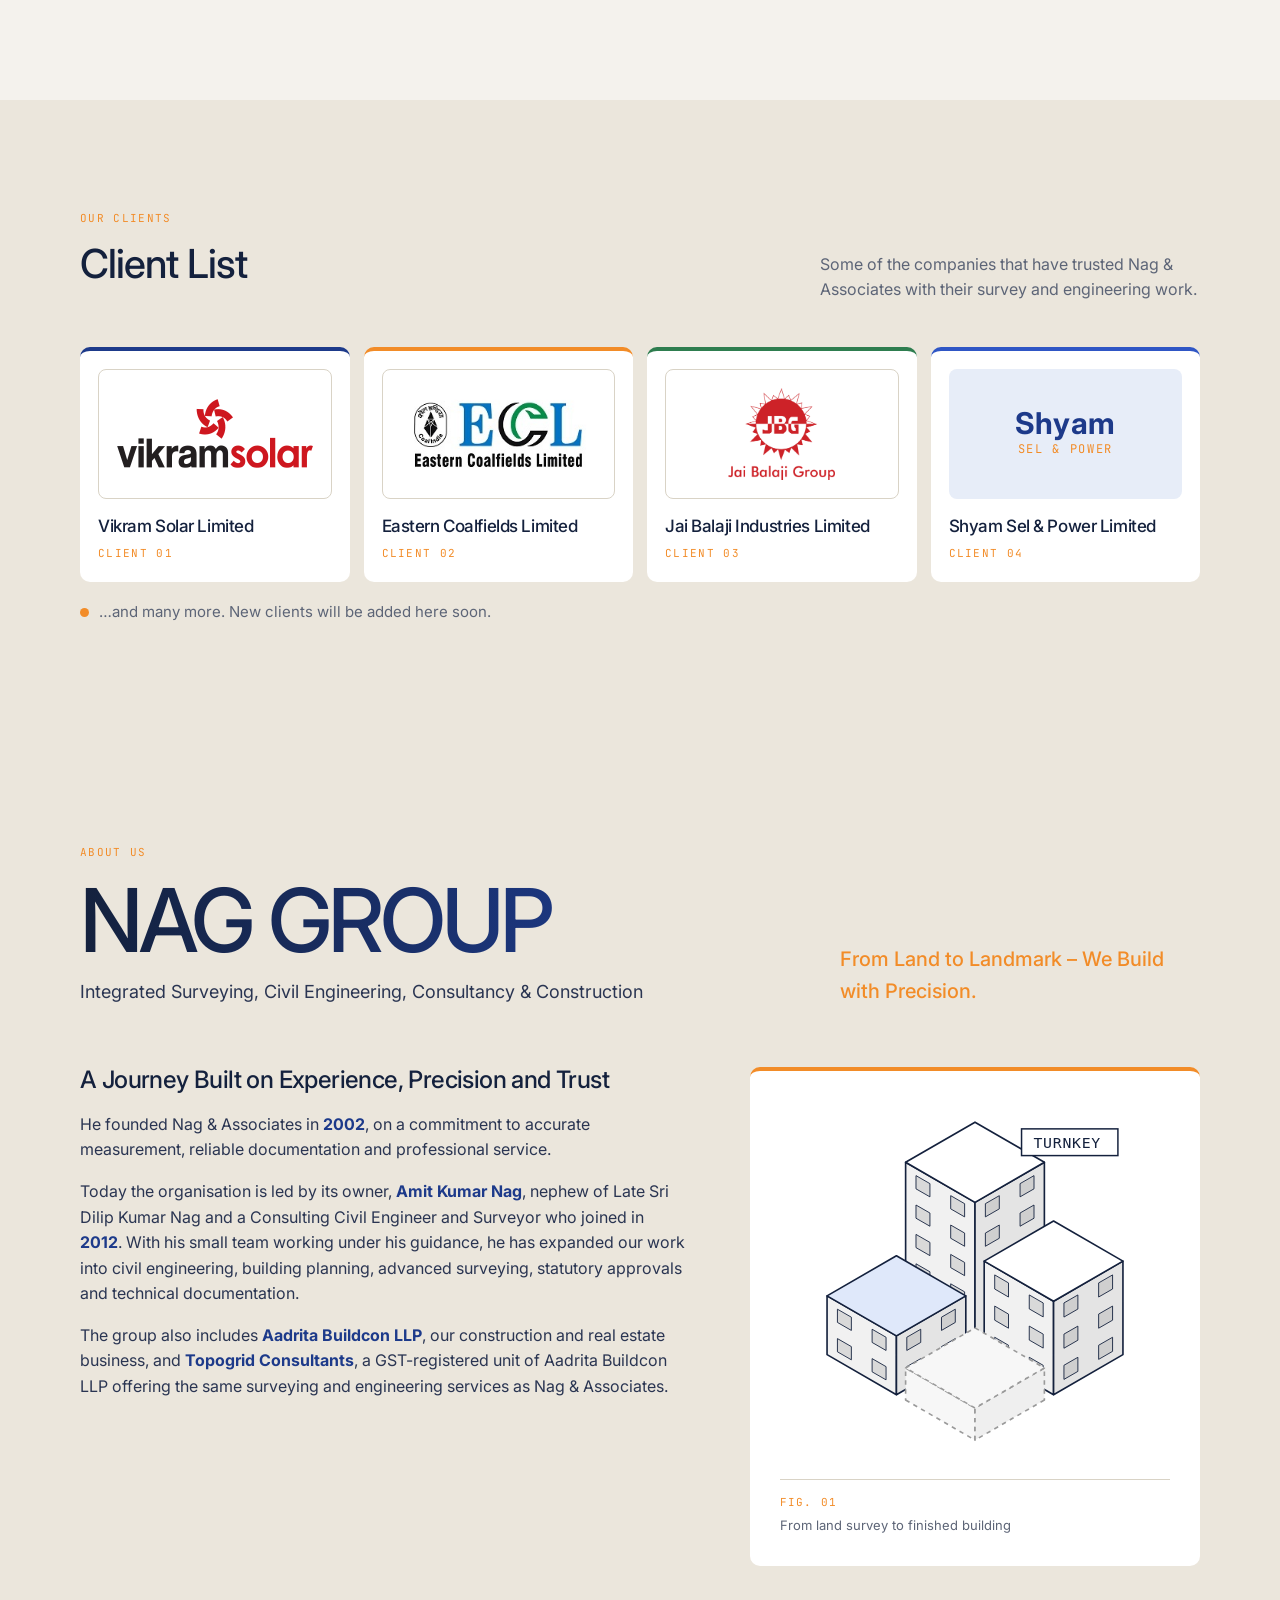
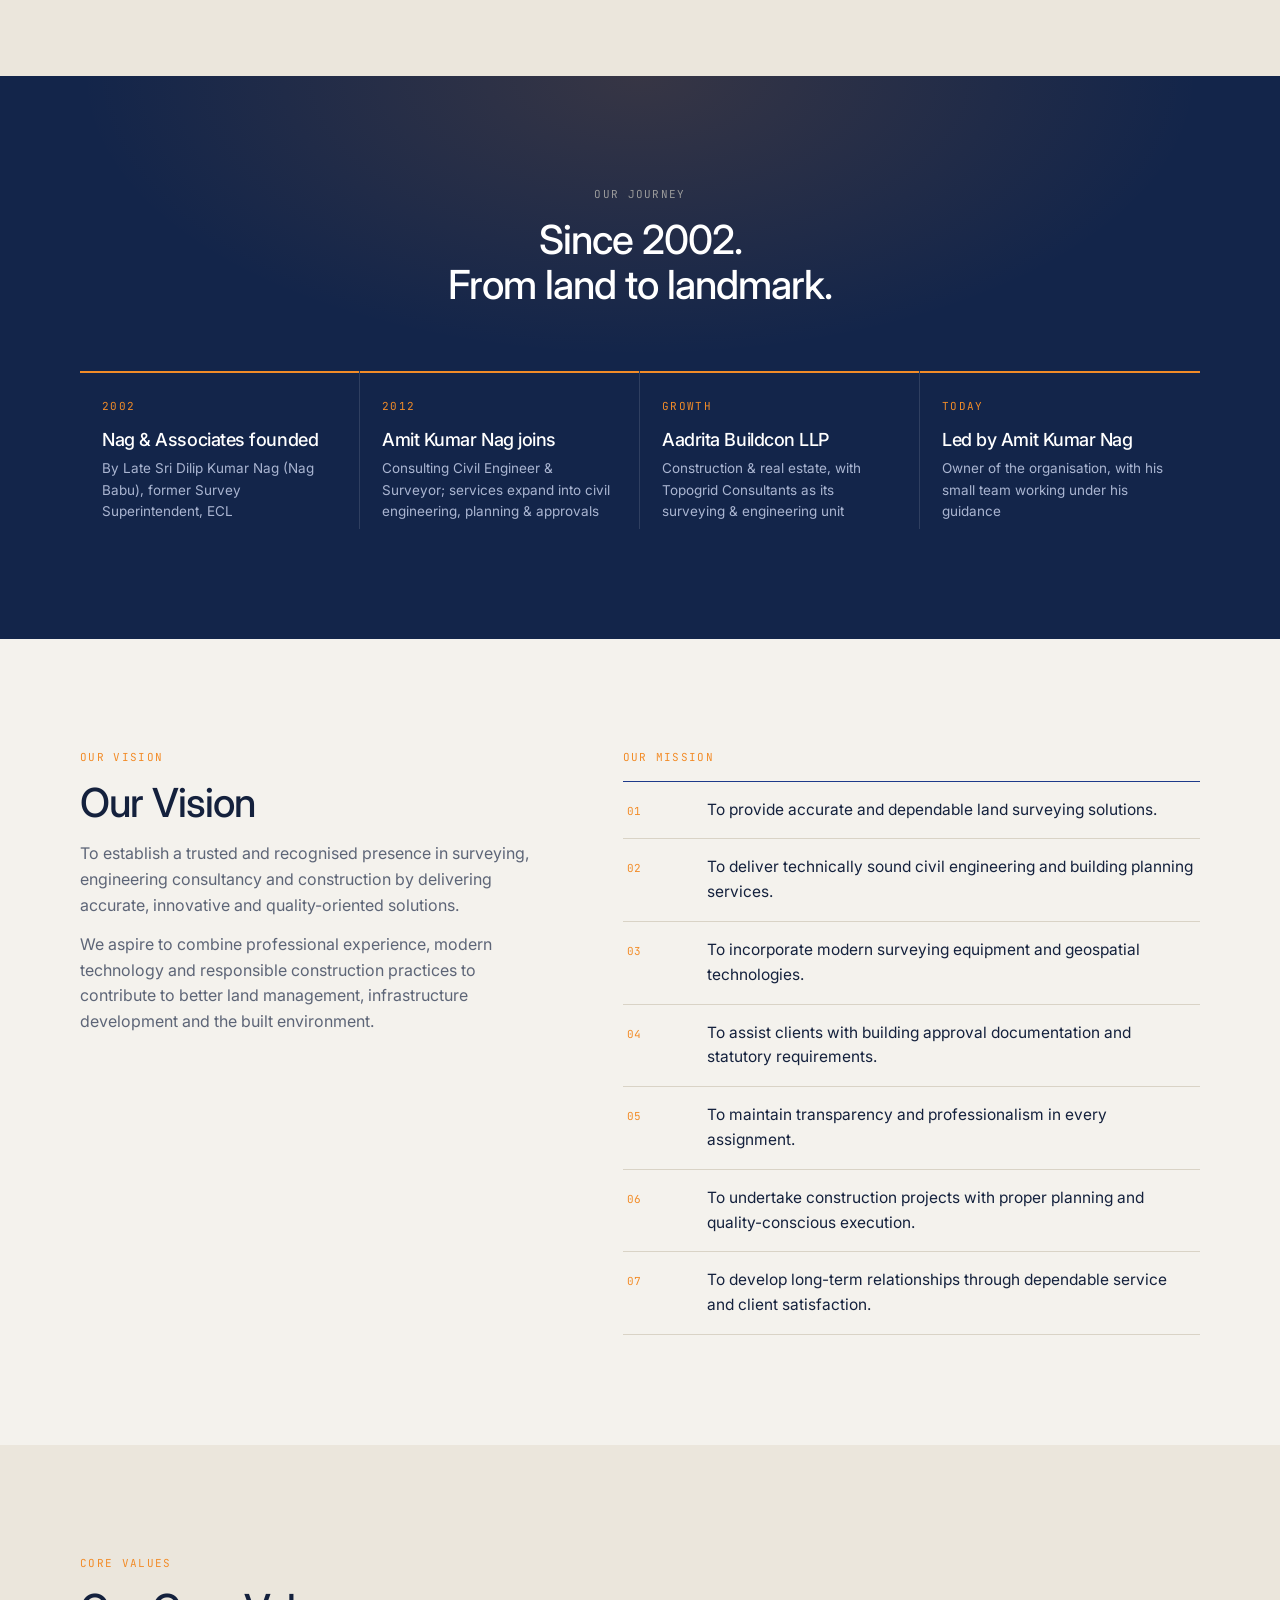
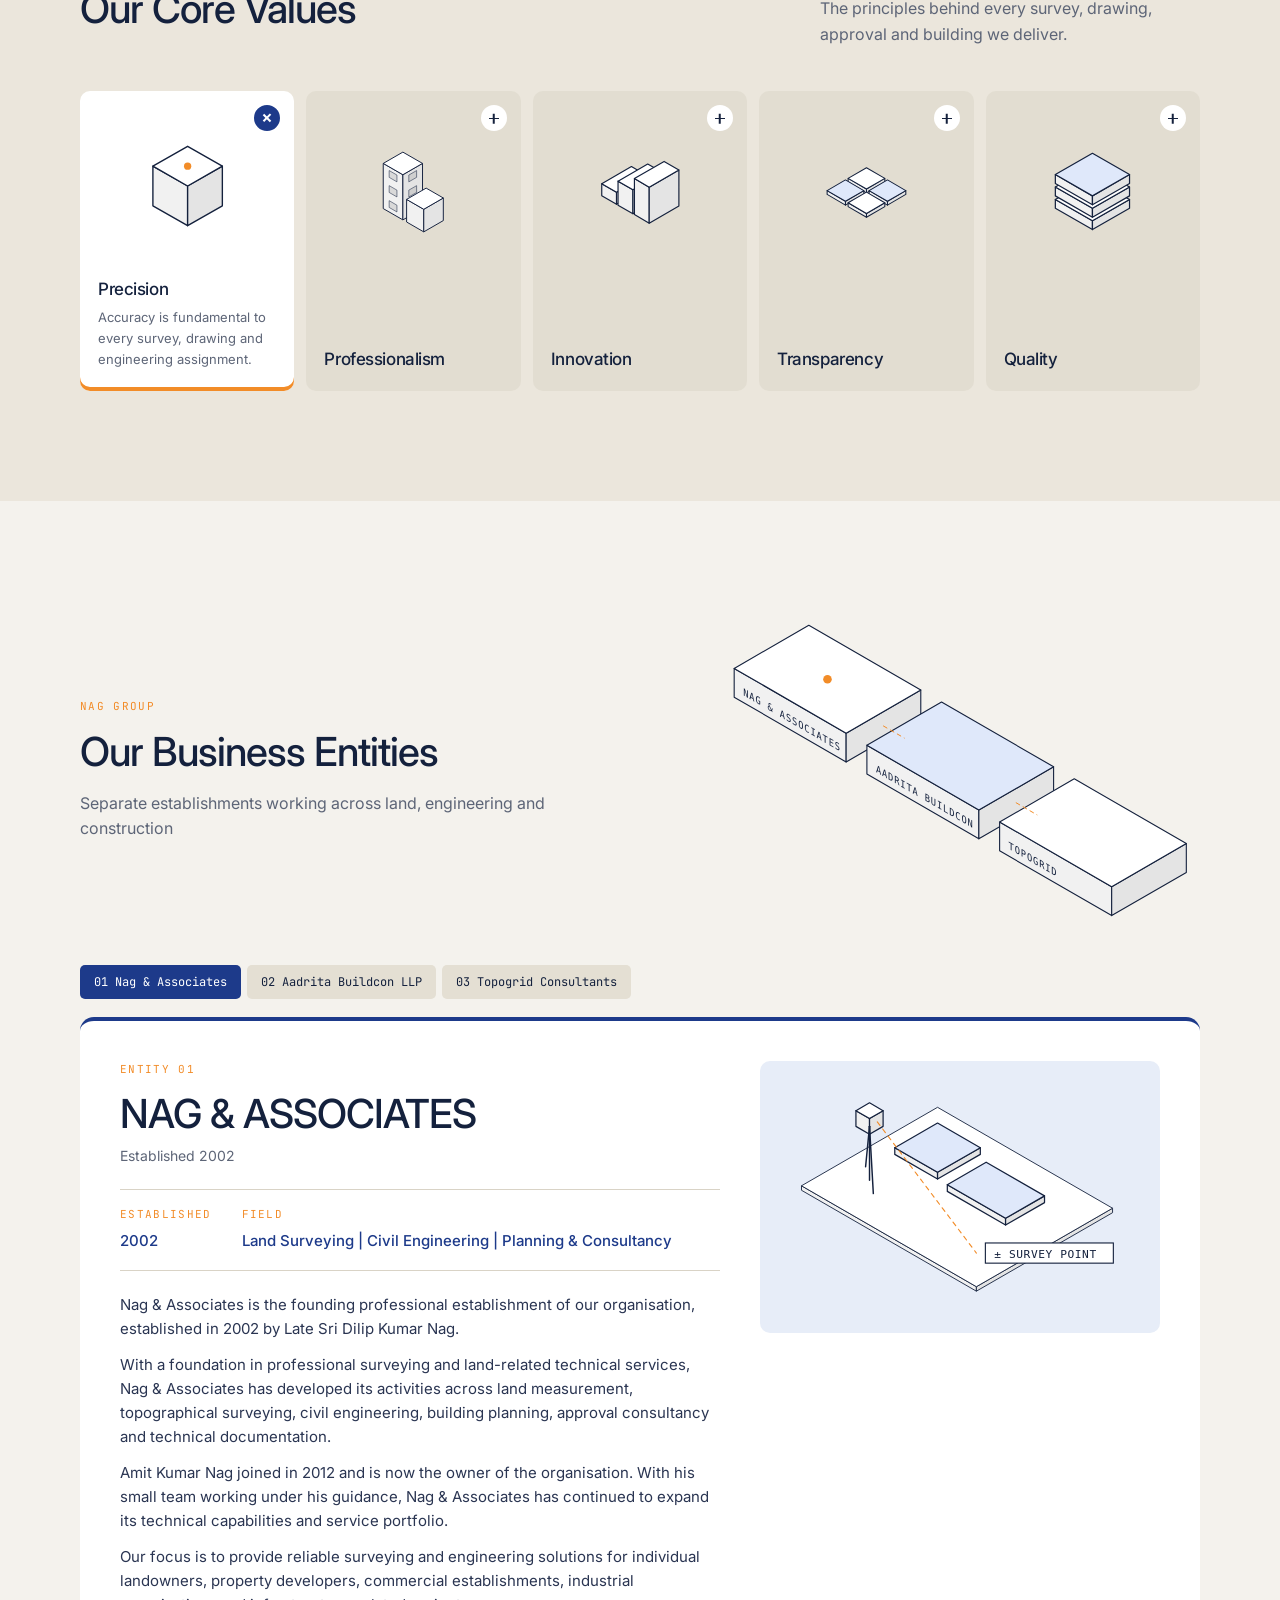
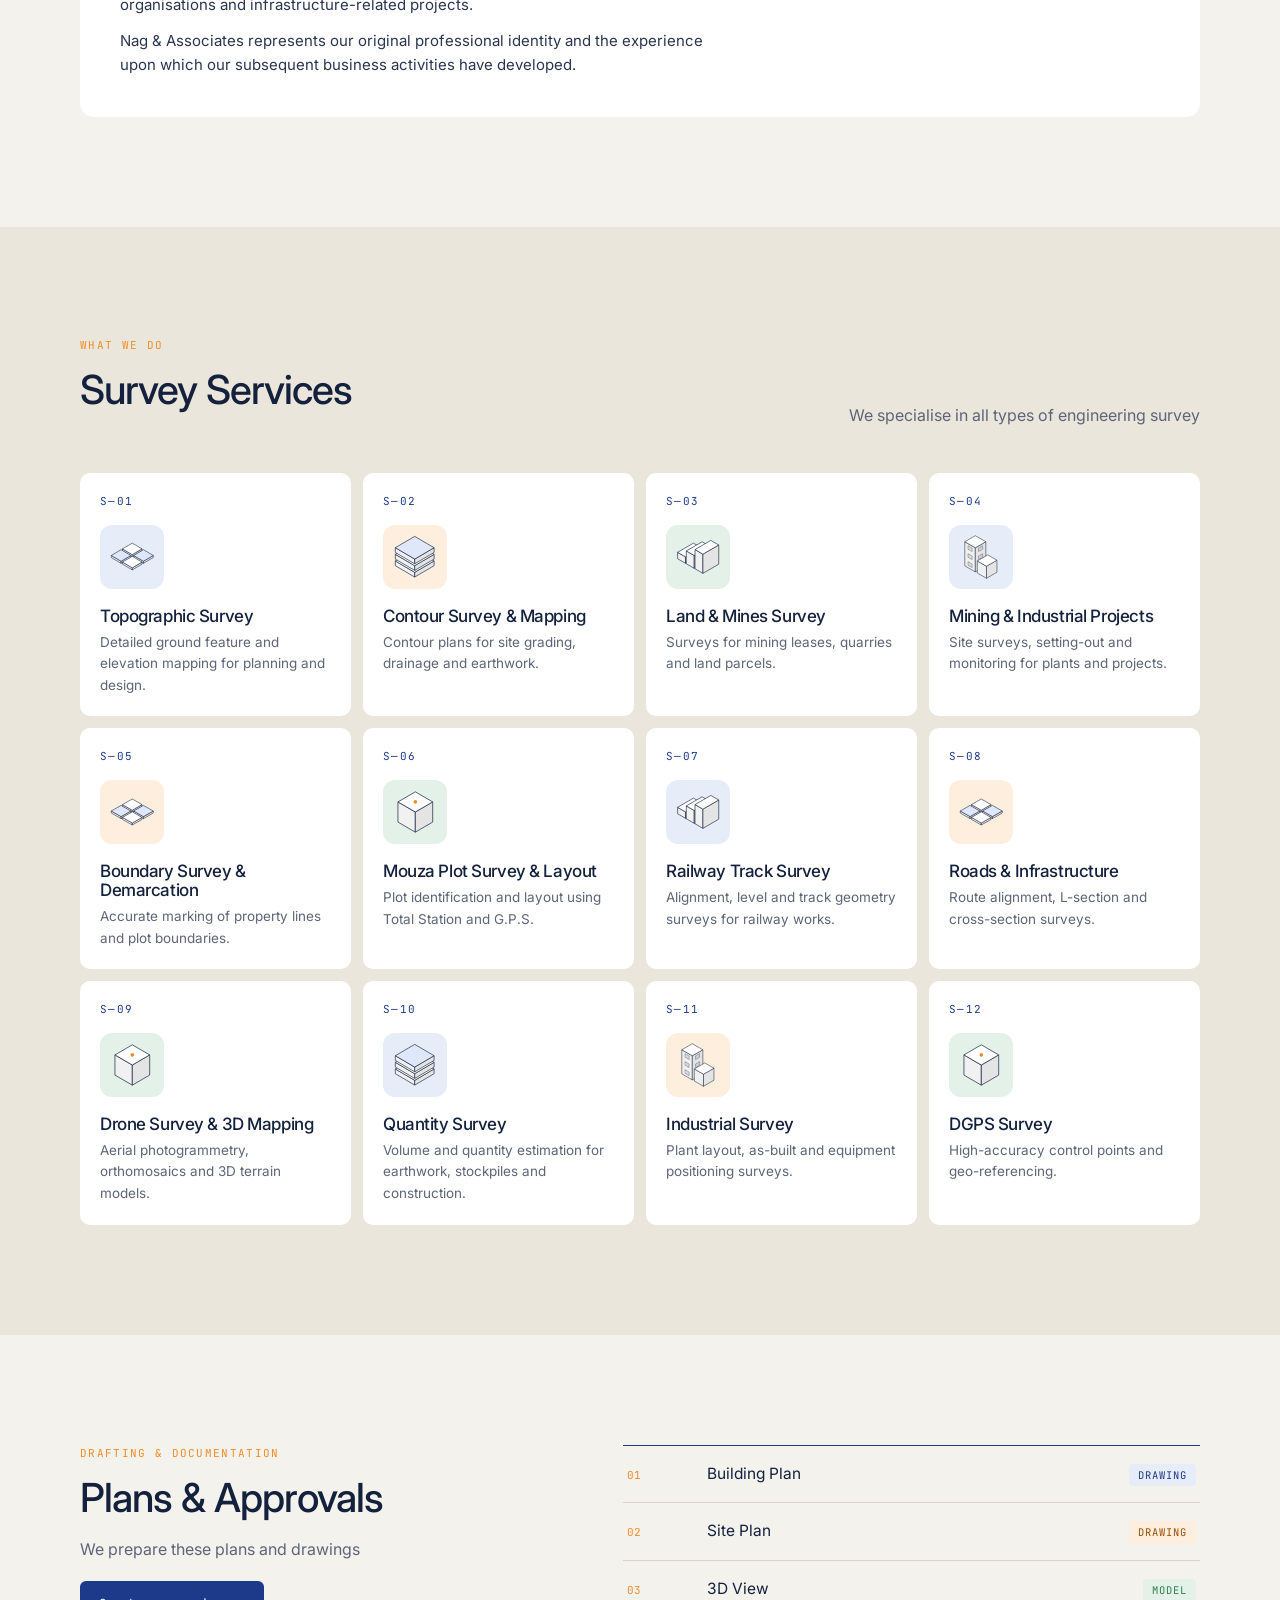
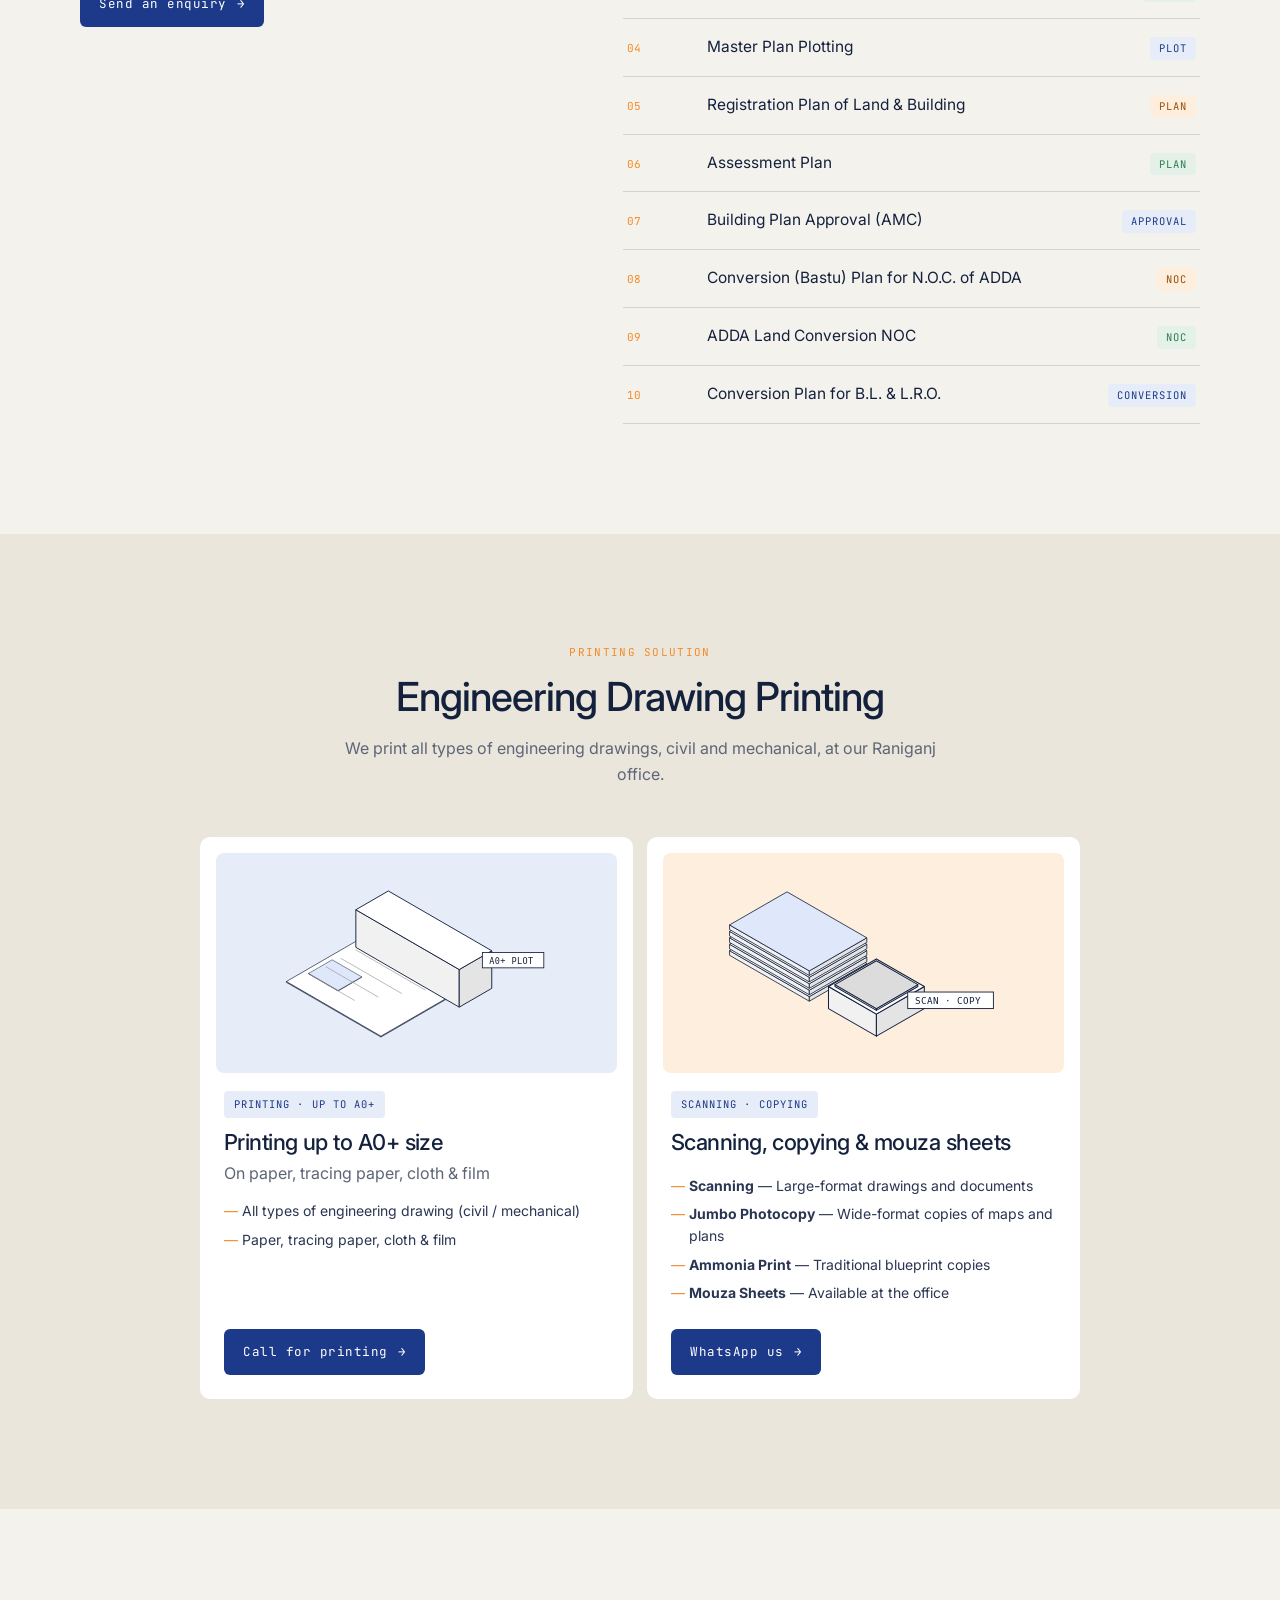
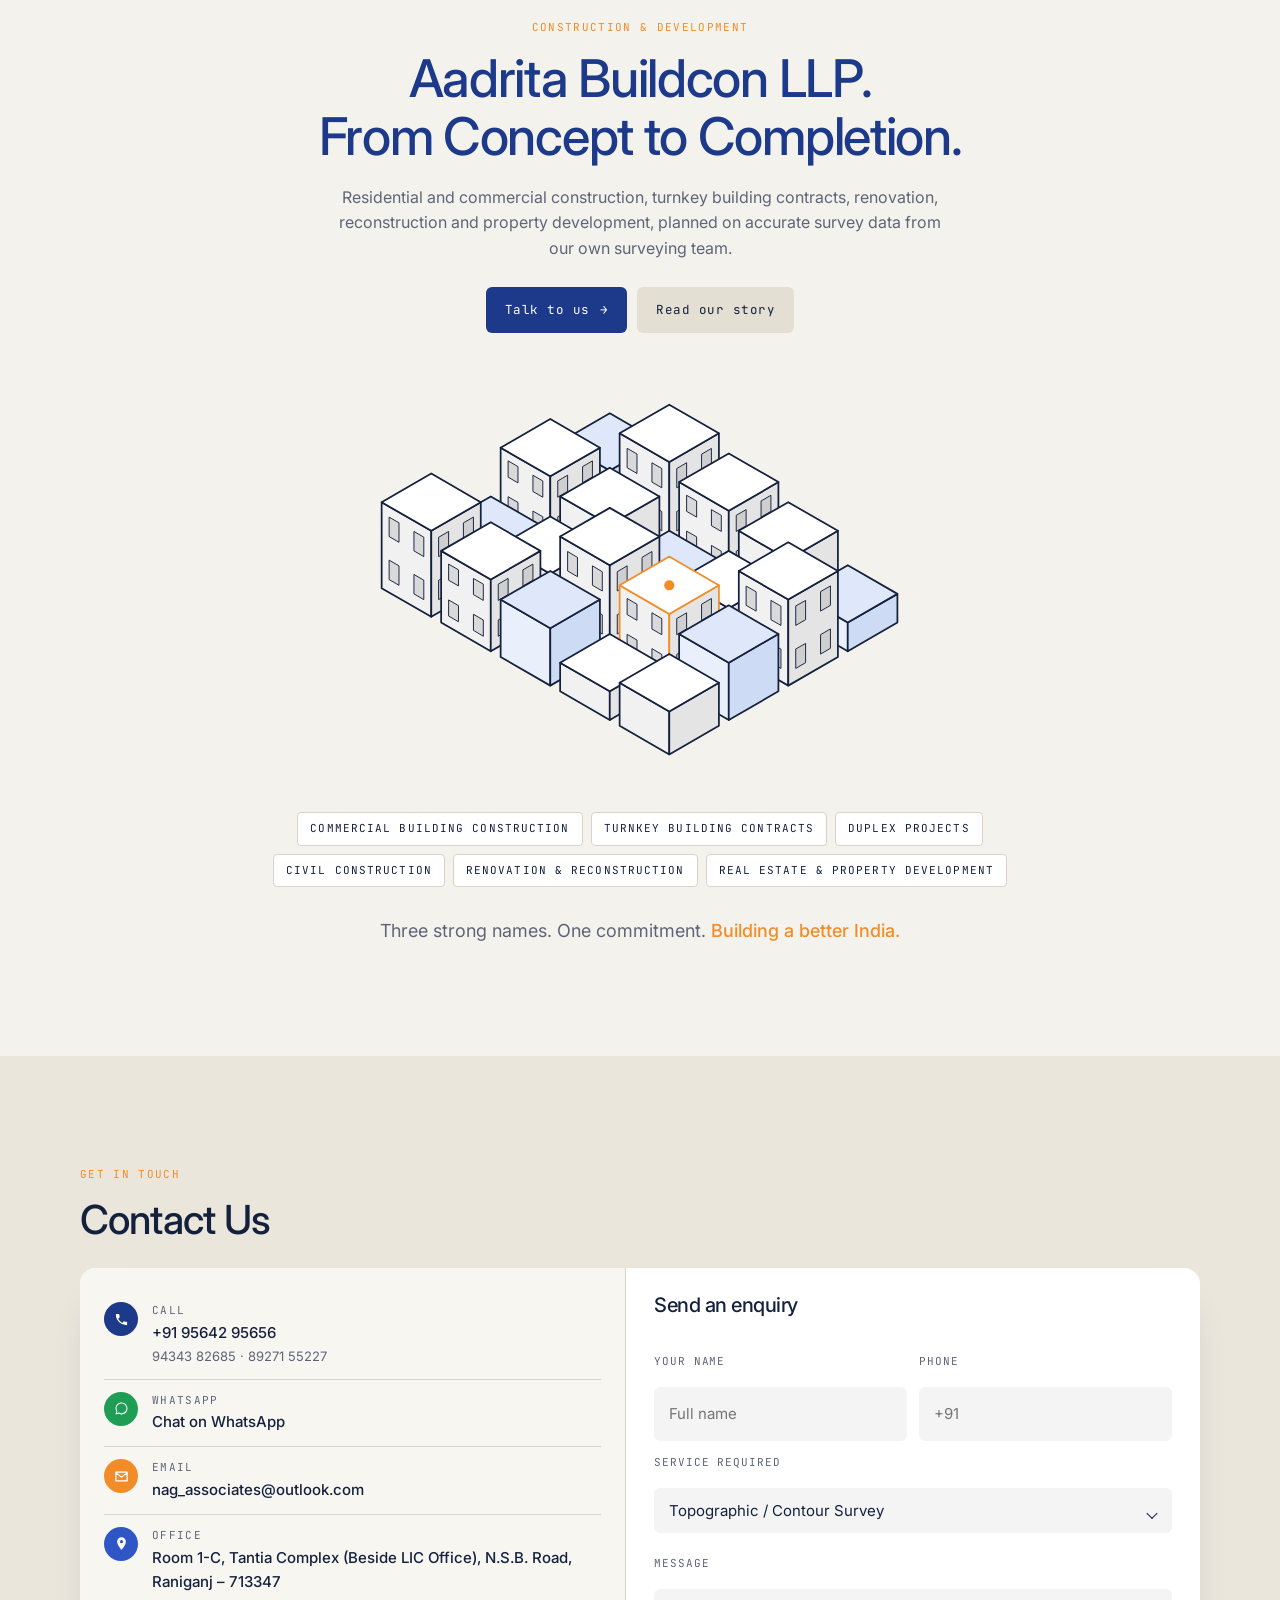
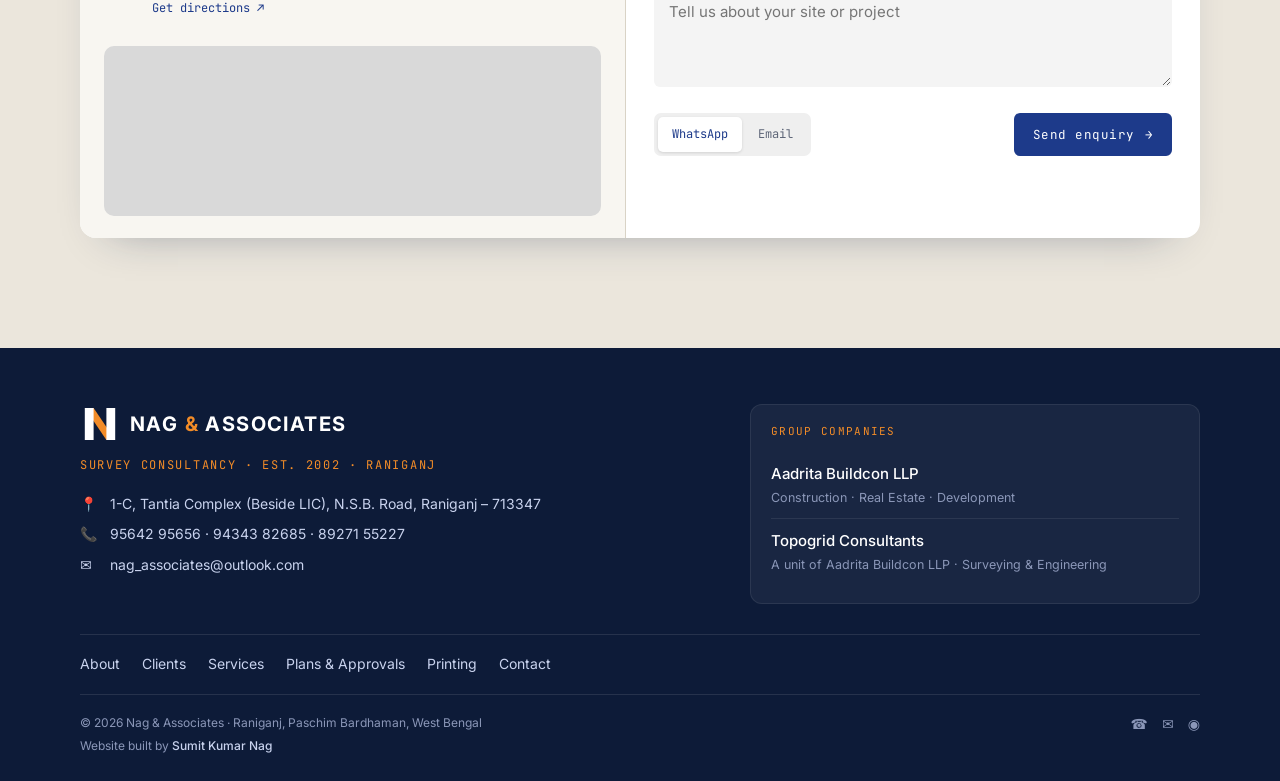
==== commit 617682af: "Add founder tribute with photo at the top of the page Co-Authored-By: Claude Opus 5.5 <noreply@anthr" ====
--- a/index.html
+++ b/index.html
@@ -55,6 +55,19 @@
   </header>
 
   <main>
+  <!-- Founder tribute -->
+  <section class="founder-band" aria-label="In loving memory of our founder">
+    <div class="container founder-inner">
+      <img class="founder-photo" src="assets/img/dilip-kumar-nag.jpg" alt="Late Sri Dilip Kumar Nag" width="480" height="600" />
+      <div class="founder-text">
+        <p class="mono-label">In loving memory · Founder</p>
+        <h2 class="founder-name">Late Sri Dilip Kumar Nag <span>(Nag Babu)</span></h2>
+        <p class="founder-sub">Founder of Nag &amp; Associates, 2002 · Former Survey Superintendent, Eastern Coalfields Limited (ECL)</p>
+        <p class="founder-line">His vision, values and dedication to precision continue to guide everything we do.</p>
+      </div>
+    </div>
+  </section>
+
   <!-- Hero -->
   <section class="hero" id="home">
     <div class="container hero-inner">
@@ -152,11 +165,6 @@
       <div class="about-grid">
         <div class="about-text">
           <h3 class="h3">A Journey Built on Experience, Precision and Trust</h3>
-          <blockquote class="tribute">
-            <span class="mono-label">In loving memory · Founder</span>
-            <p class="tribute-name">Late Sri Dilip Kumar Nag <span>(Nag Babu)</span></p>
-            <p>The founder and backbone of our organisation. A former Survey Superintendent of Eastern Coalfields Limited (ECL), he is renowned for his work in the Raniganj area over several decades.</p>
-          </blockquote>
           <p>He founded Nag &amp; Associates in <strong>2002</strong>, on a commitment to accurate measurement, reliable documentation and professional service.</p>
           <p>Today the organisation is led by its owner, <strong>Amit Kumar Nag</strong>, nephew of Late Sri Dilip Kumar Nag and a Consulting Civil Engineer and Surveyor who joined in <strong>2012</strong>. With his small team working under his guidance, he has expanded our work into civil engineering, building planning, advanced surveying, statutory approvals and technical documentation.</p>
           <p>The group also includes <strong>Aadrita Buildcon LLP</strong>, our construction and real estate business, and <strong>Topogrid Consultants</strong>, a GST-registered unit of Aadrita Buildcon LLP offering the same surveying and engineering services as Nag &amp; Associates.</p>
--- a/assets/css/style.css
+++ b/assets/css/style.css
@@ -789,3 +789,21 @@
   .cp-txt small { font-size: 12px; }
   .cp-list li { padding: 11px 0; }
 }
+
+/* Founder tribute band (top of page) */
+.founder-band { background: linear-gradient(180deg, #fff 0%, var(--bg) 100%); border-bottom: 1px solid var(--line); padding: 34px 0; }
+.founder-inner { display: grid; grid-template-columns: 132px 1fr; gap: 28px; align-items: center; max-width: 860px; }
+.founder-photo { width: 132px; aspect-ratio: 4 / 5; object-fit: cover; border-radius: 12px; box-shadow: 0 16px 30px -18px rgba(19,37,74,.6); border: 3px solid #fff; outline: 1px solid var(--line); }
+.founder-text .mono-label { margin-bottom: 8px; }
+.founder-name { font-size: clamp(22px, 3vw, 30px); font-weight: 600; color: var(--ink); margin-bottom: 6px; }
+.founder-name span { font-weight: 400; font-size: .7em; color: var(--muted); }
+.founder-sub { color: var(--muted); font-size: 14.5px; margin-bottom: 10px; }
+.founder-line { color: var(--ink-2); font-style: italic; border-left: 3px solid var(--saffron); padding-left: 12px; }
+.founder-band + .hero { padding-top: 48px; }
+@media (max-width: 560px) {
+  .founder-band { padding: 24px 0; }
+  .founder-inner { grid-template-columns: 96px 1fr; gap: 16px; align-items: start; }
+  .founder-photo { width: 96px; border-radius: 10px; }
+  .founder-sub { font-size: 13px; }
+  .founder-line { font-size: 14.5px; }
+}
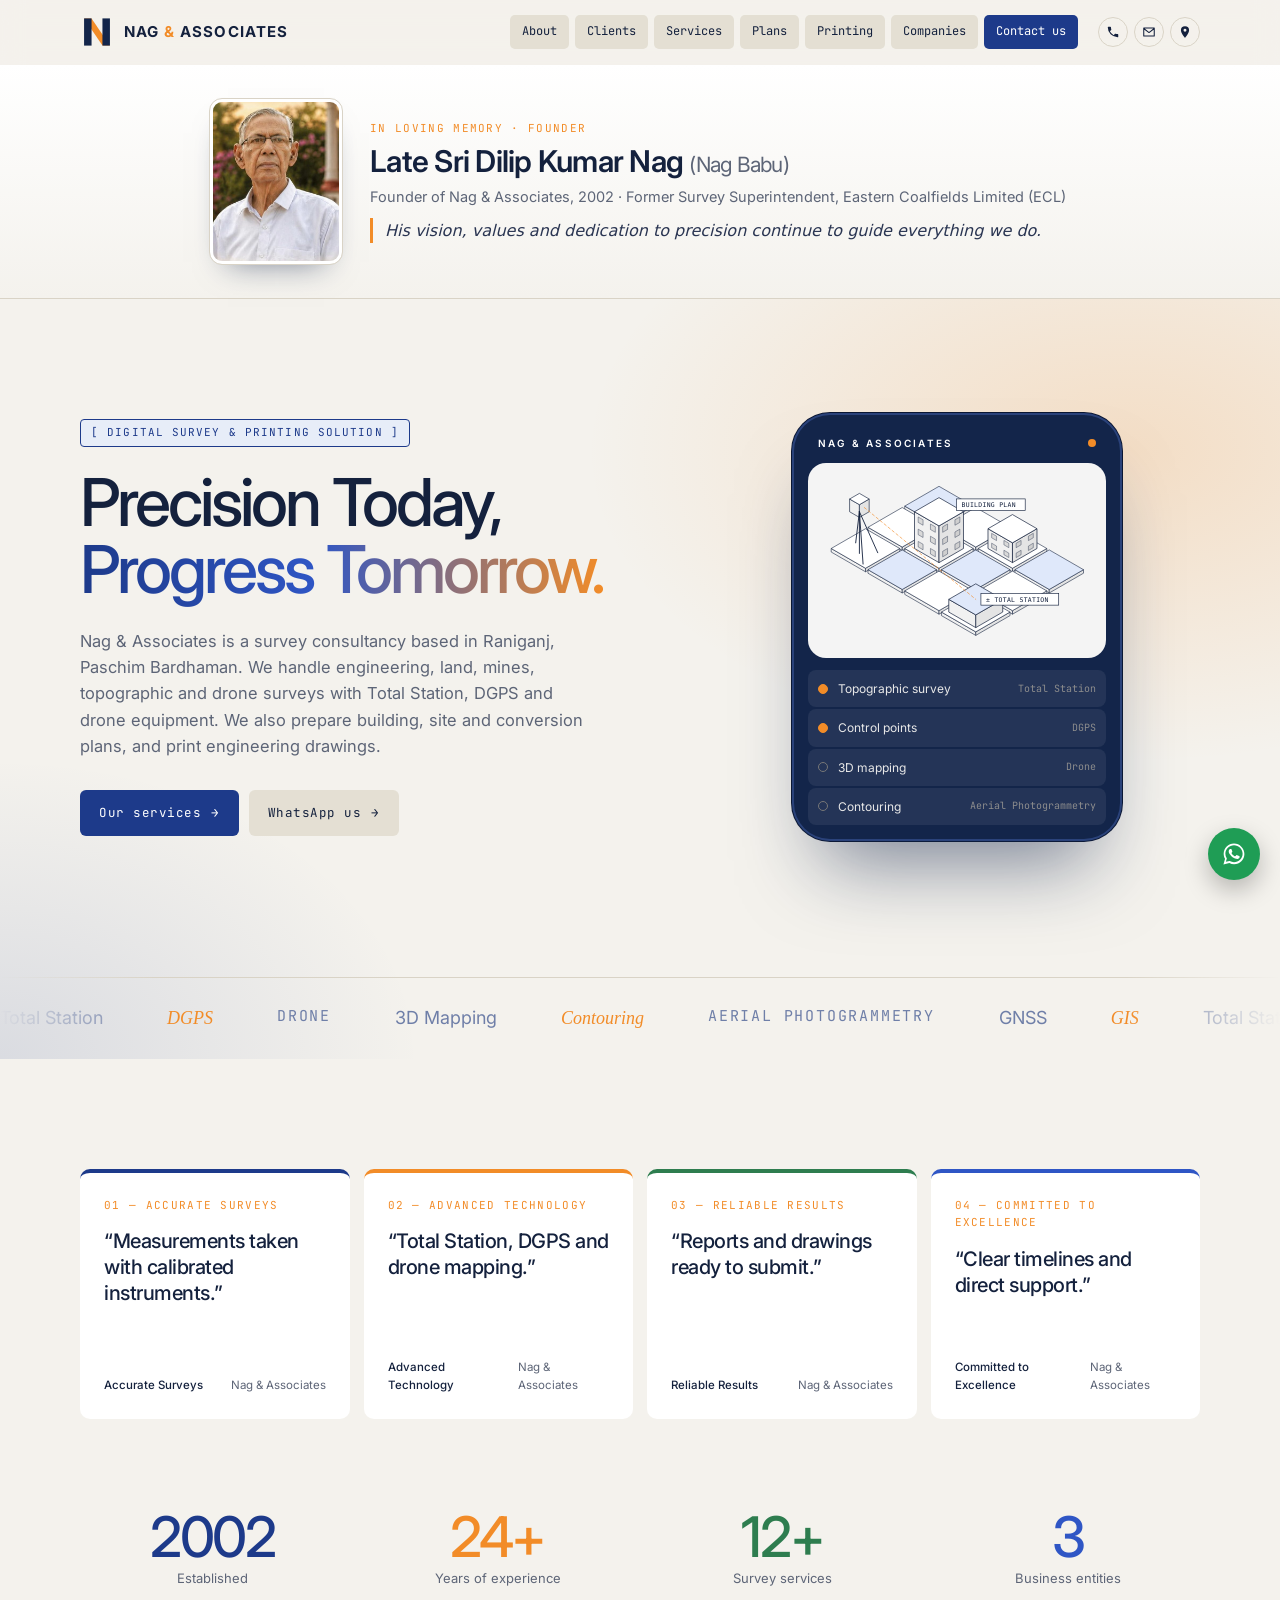
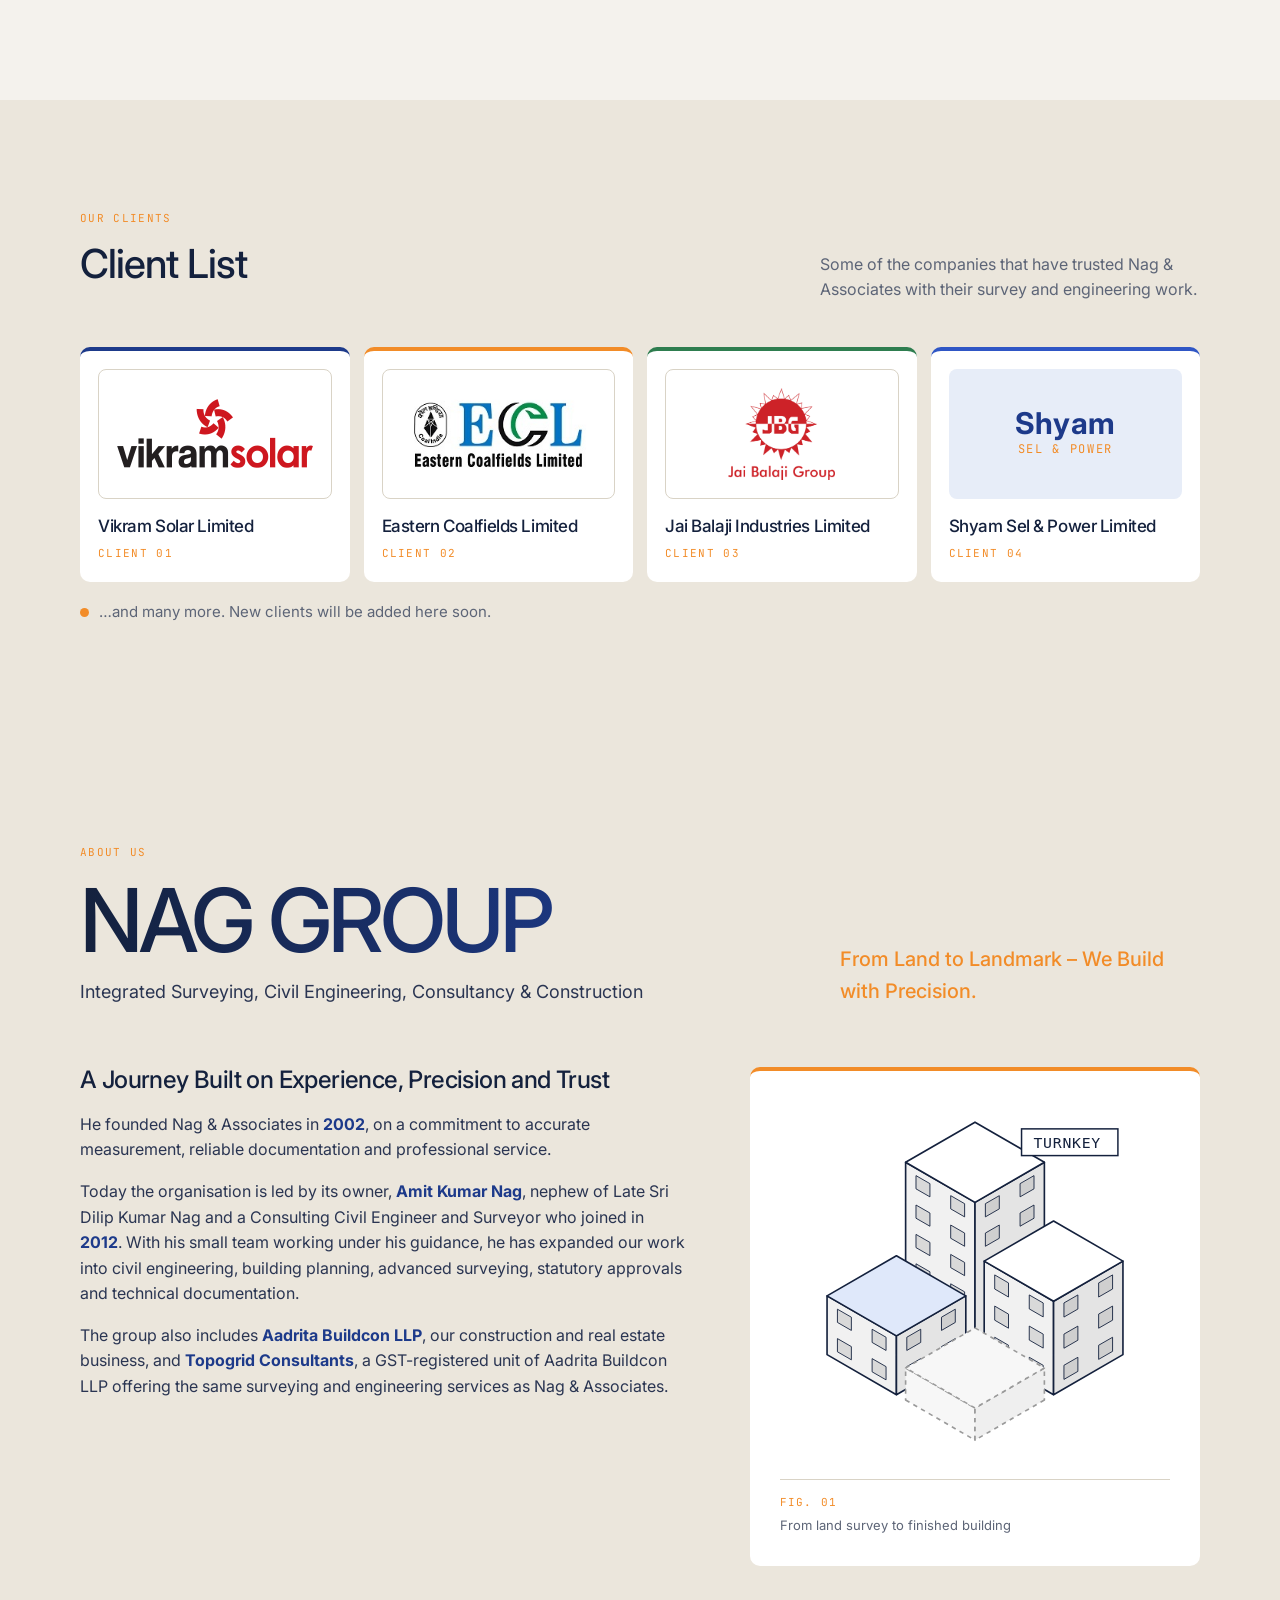
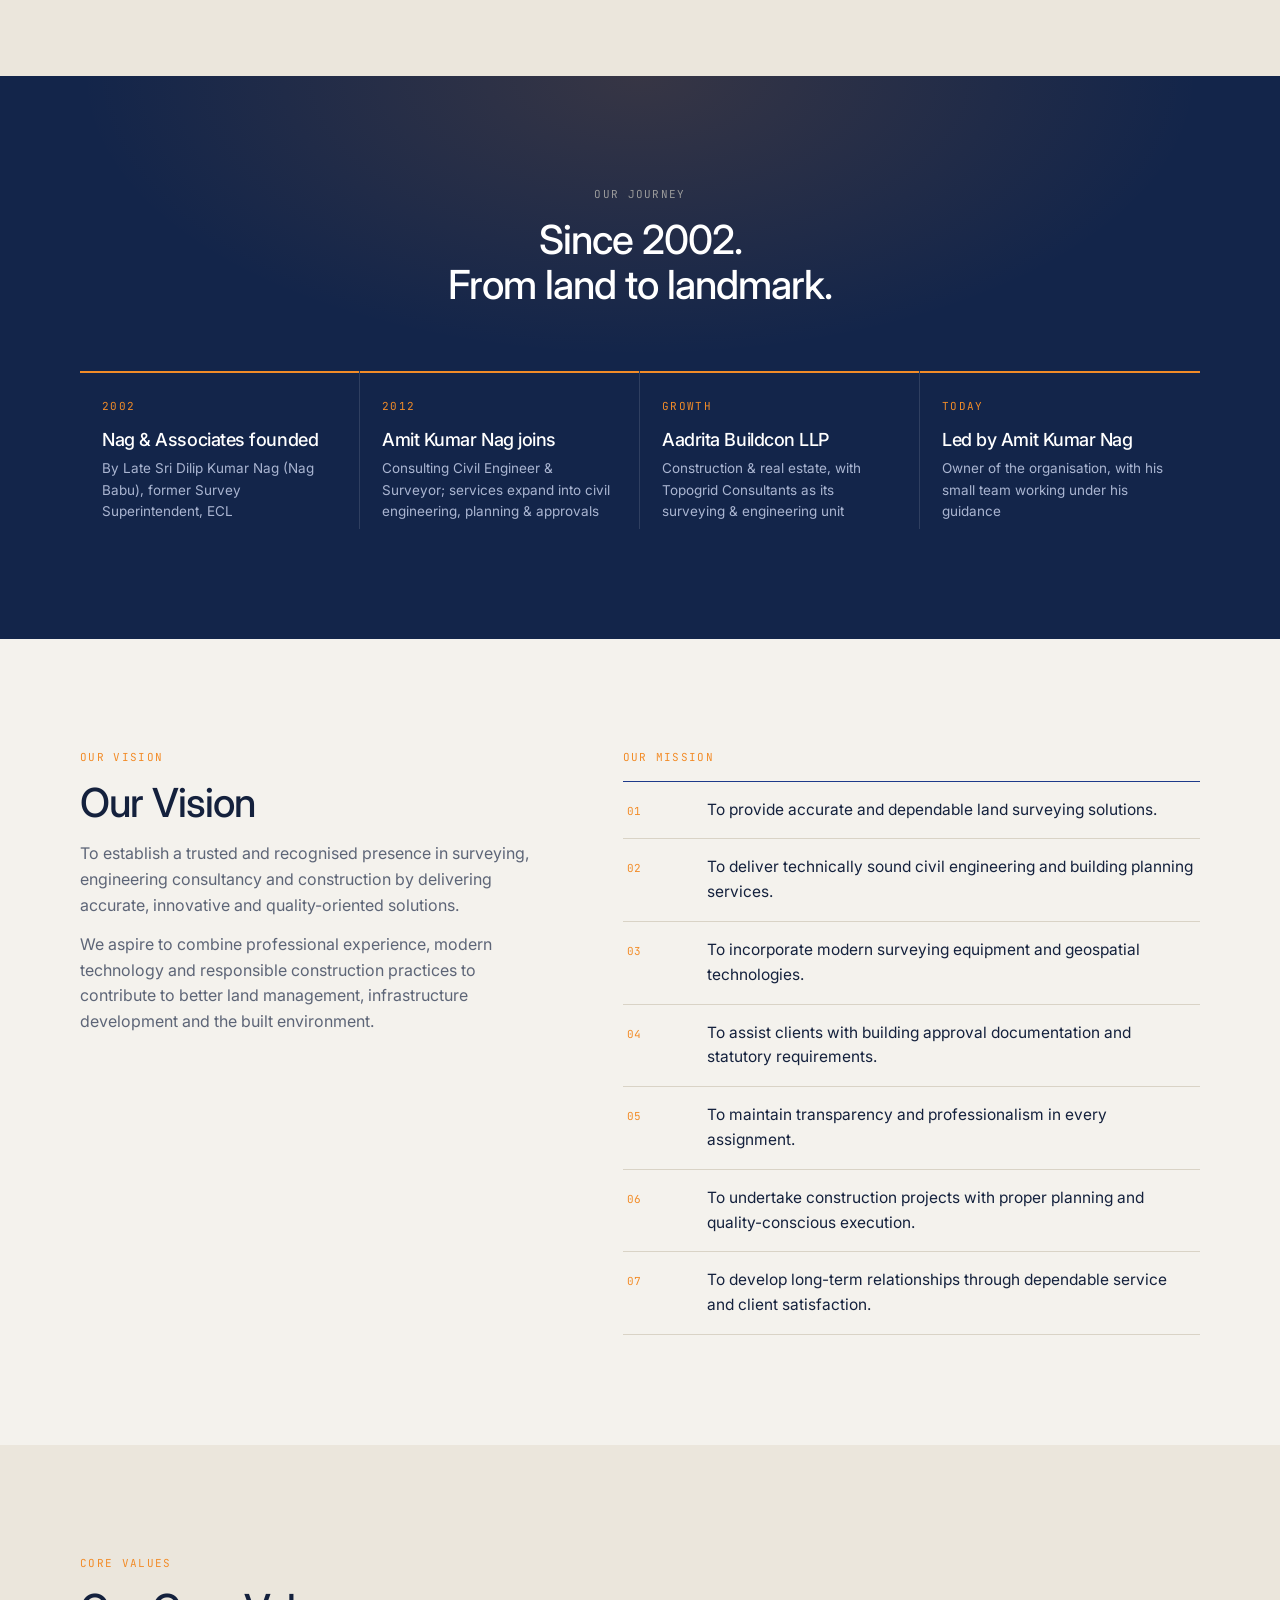
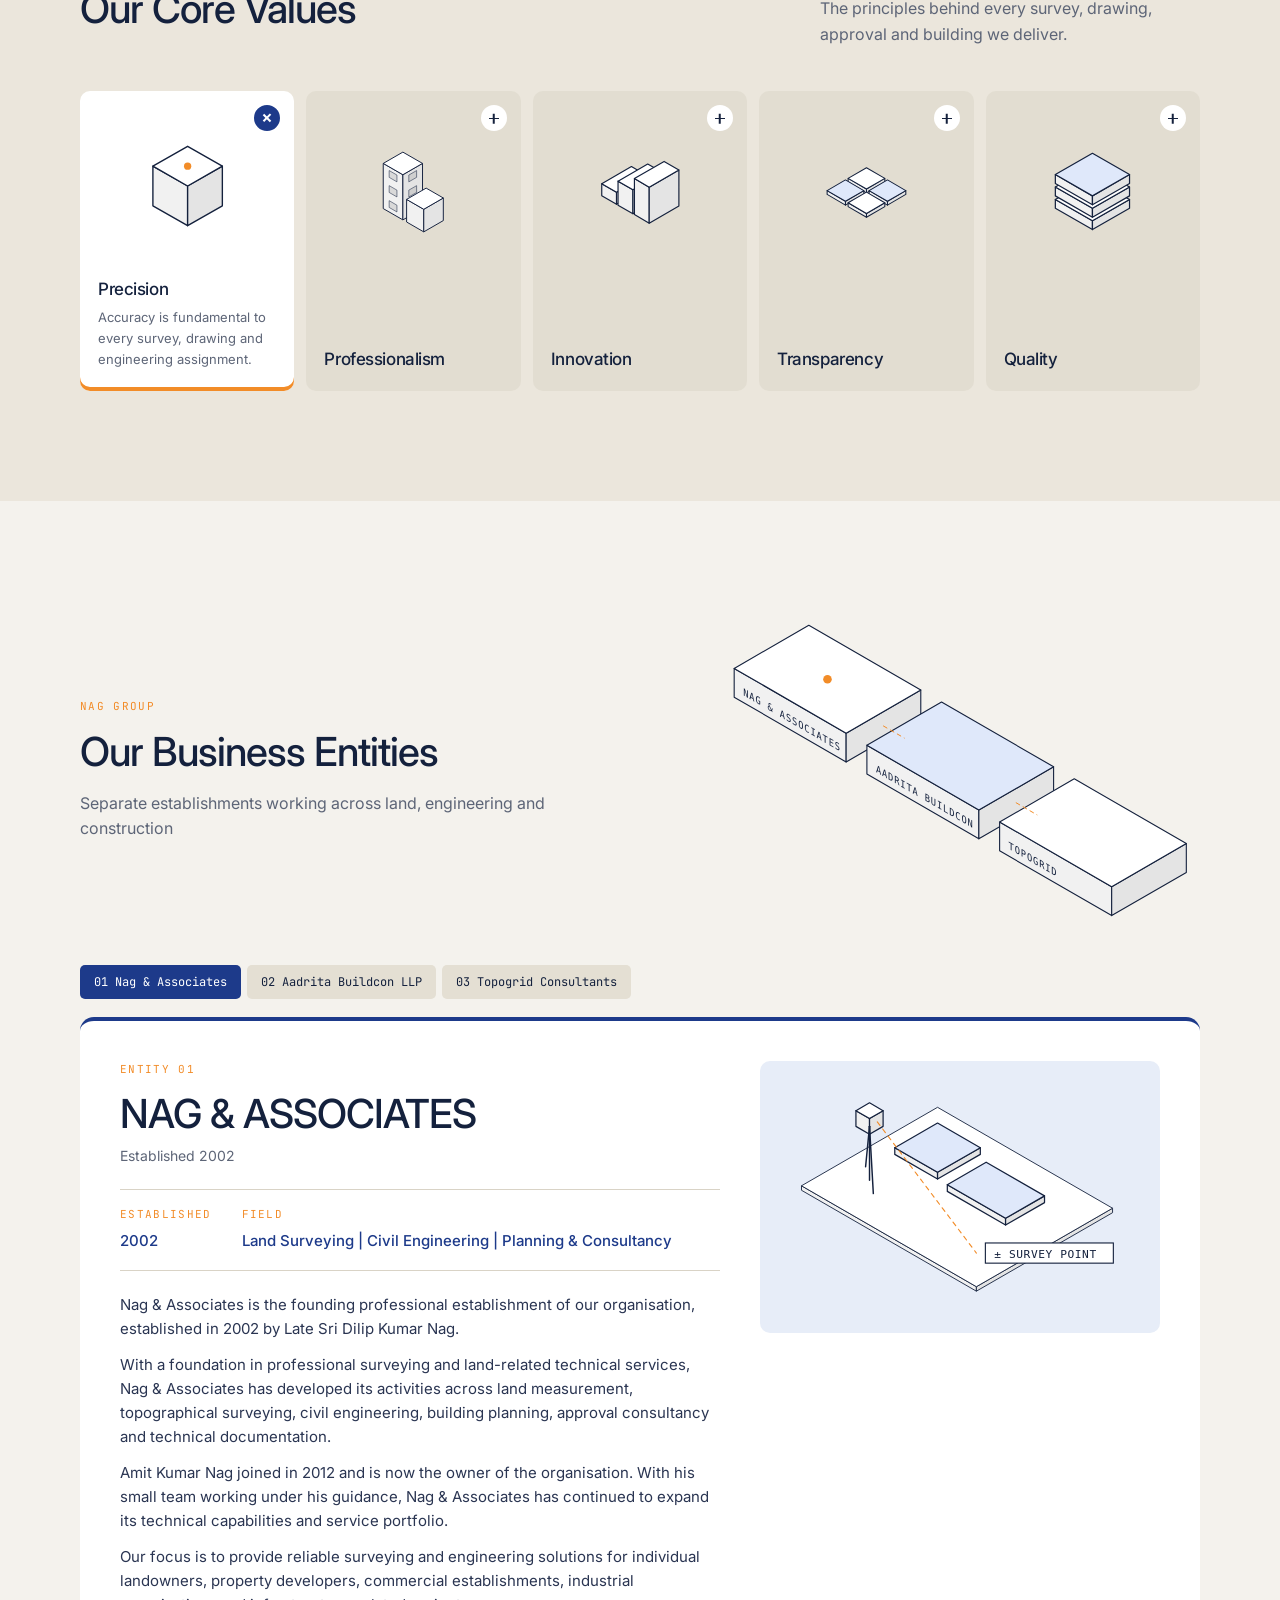
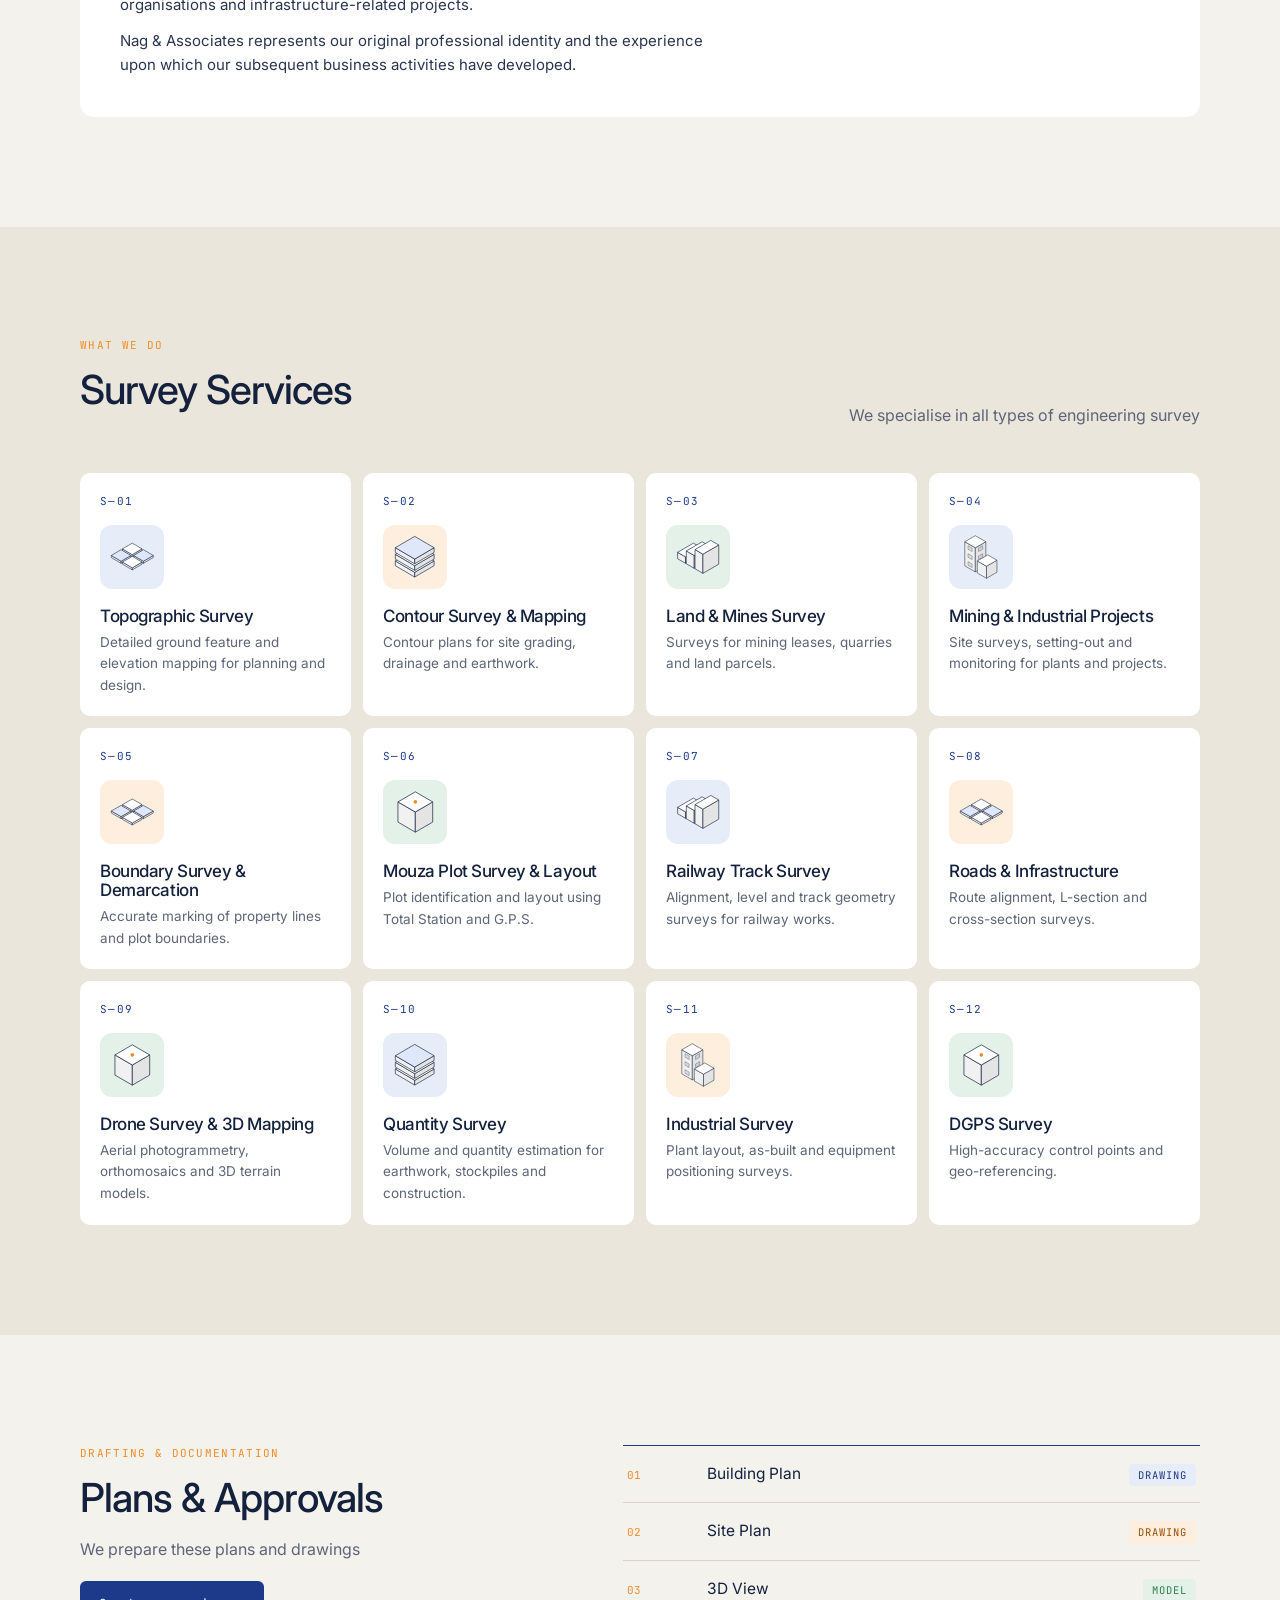
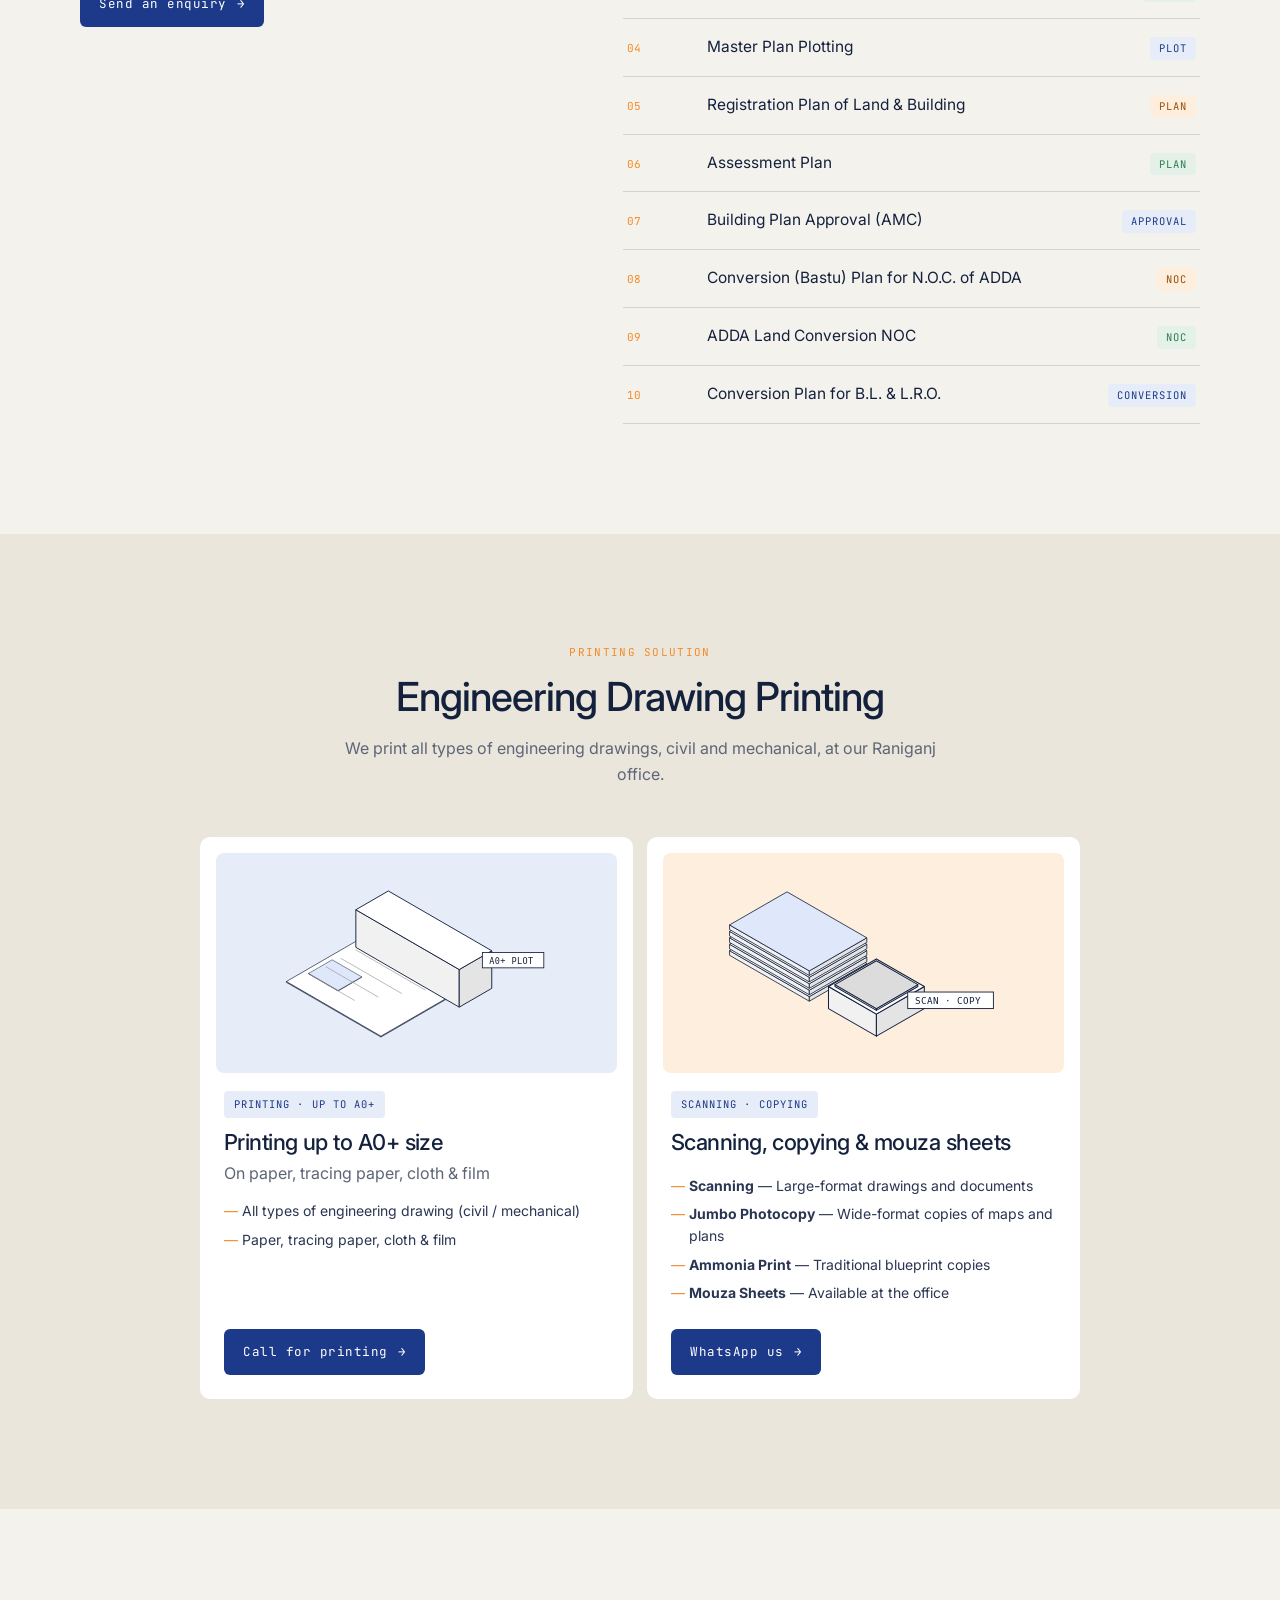
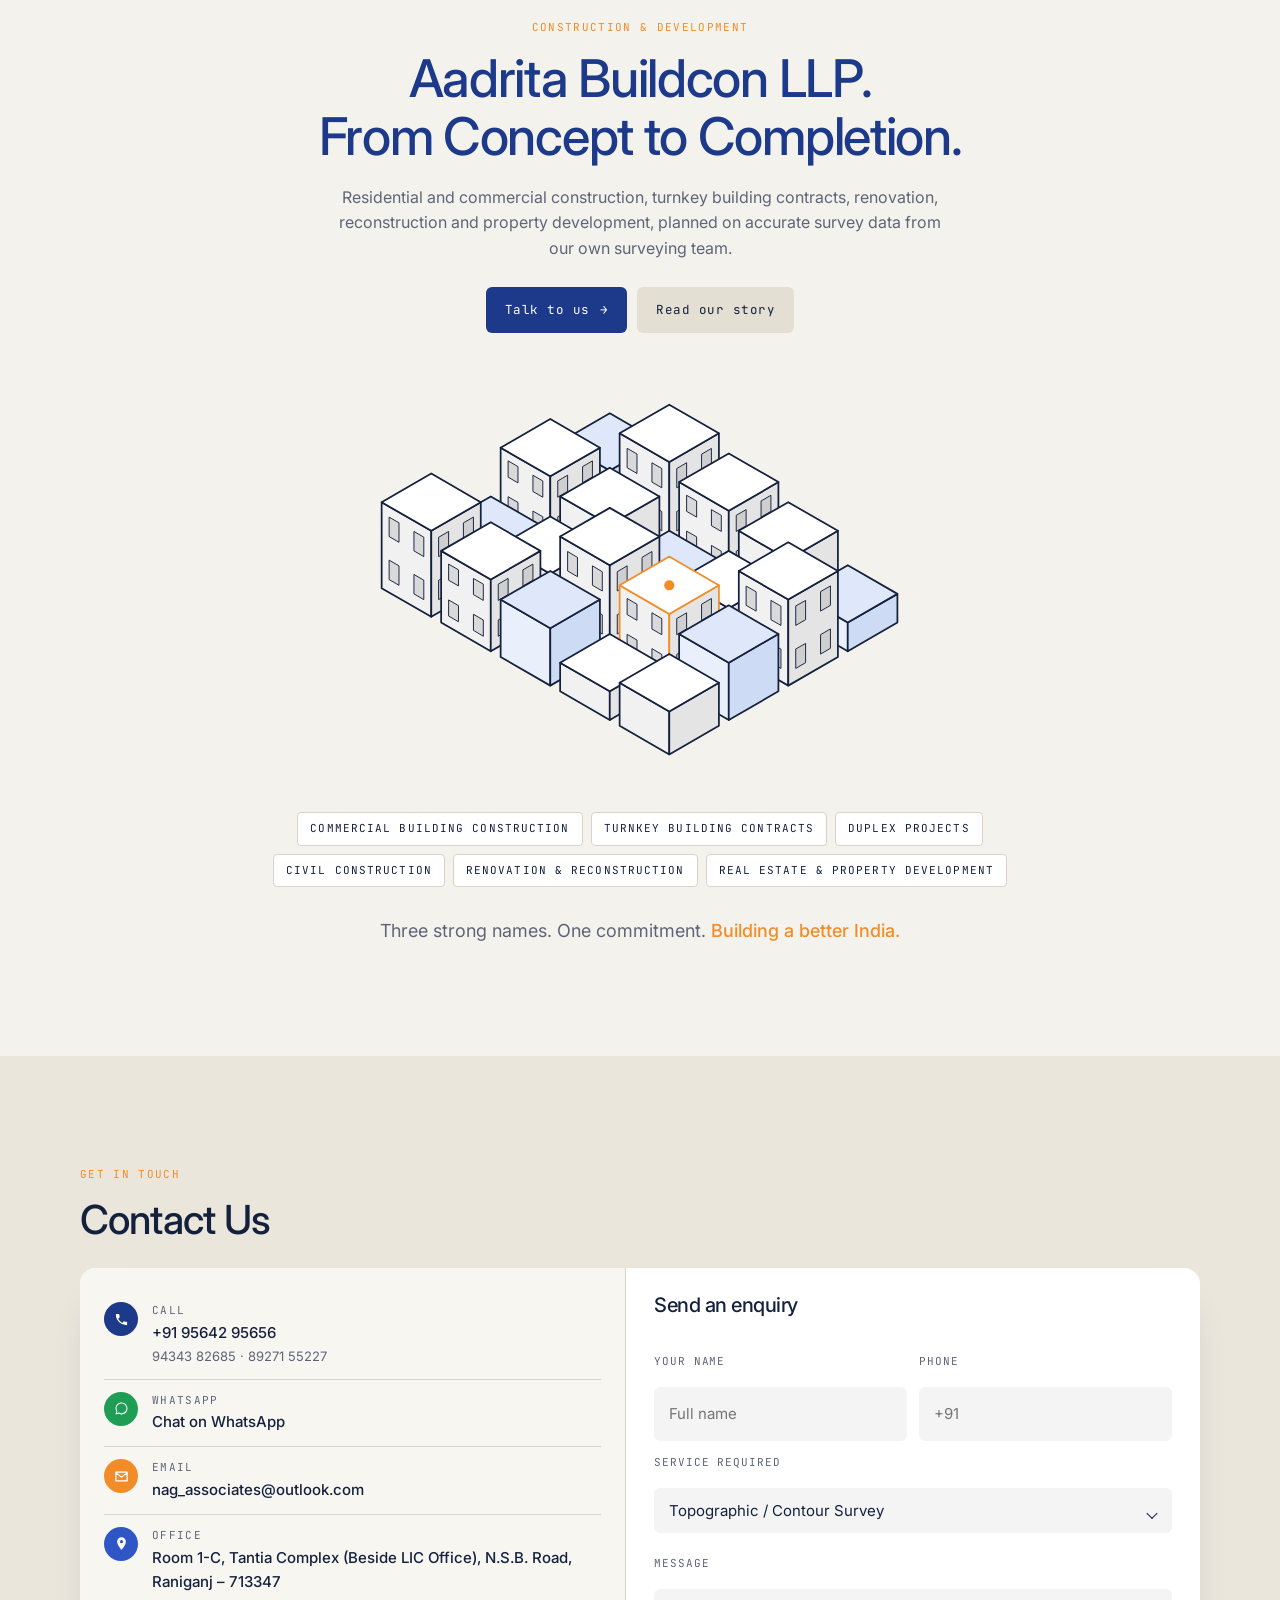
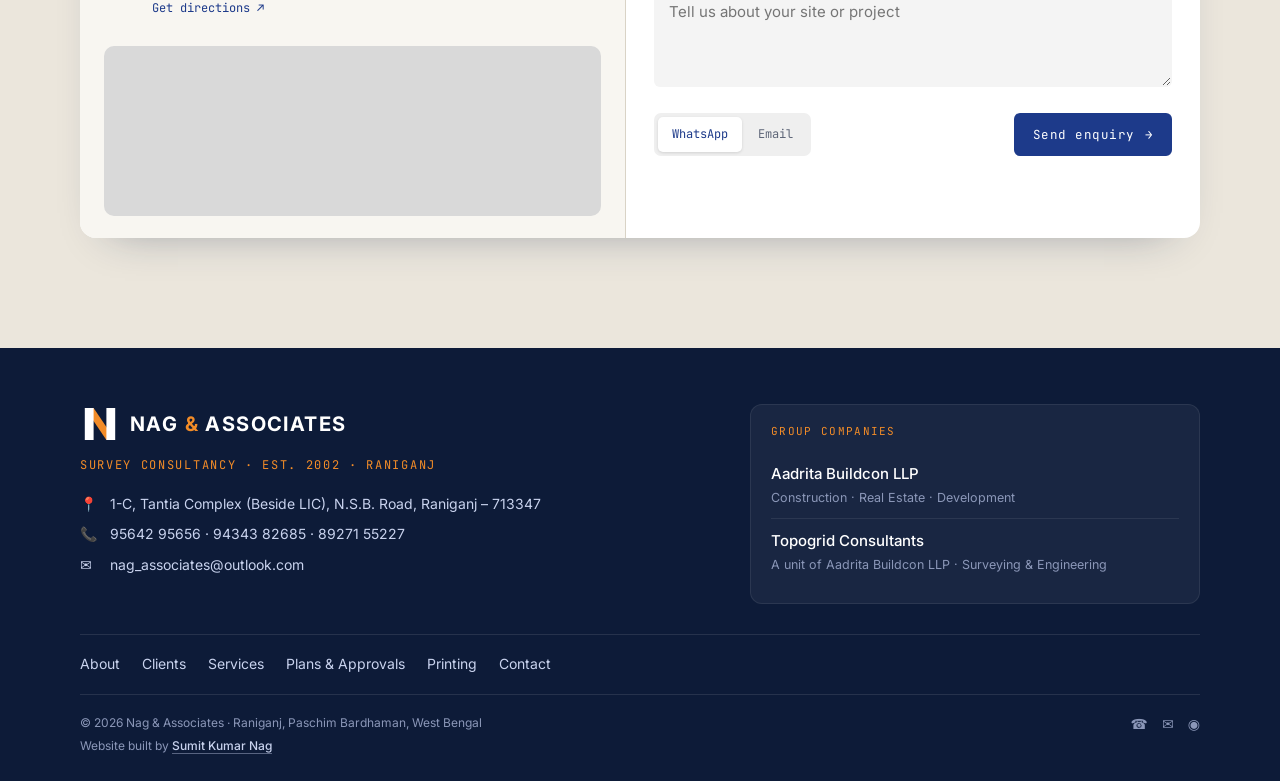
==== commit b96f27ab: "Link footer credit to Sumit's portfolio site Co-Authored-By: Claude Opus 5.5 <noreply@anthropic.com>" ====
--- a/index.html
+++ b/index.html
@@ -500,7 +500,7 @@
         <a href="#about">About</a><a href="#clients">Clients</a><a href="#services">Services</a><a href="#plans">Plans &amp; Approvals</a><a href="#printing">Printing</a><a href="#contact">Contact</a>
       </nav>
       <div class="footer-bottom">
-        <span class="fb-left"><span>© <span id="year">2026</span> Nag &amp; Associates · Raniganj, Paschim Bardhaman, West Bengal</span><span class="credit">Website built by <strong>Sumit Kumar Nag</strong></span></span>
+        <span class="fb-left"><span>© <span id="year">2026</span> Nag &amp; Associates · Raniganj, Paschim Bardhaman, West Bengal</span><span class="credit">Website built by <a href="https://portfolio-site.sumit218.workers.dev/" target="_blank" rel="noopener" class="credit-link"><strong>Sumit Kumar Nag</strong></a></span></span>
         <span class="f-icons">
           <a href="tel:+919564295656" aria-label="Call">☎</a>
           <a href="mailto:nag_associates@outlook.com" aria-label="Email">✉</a>
--- a/assets/css/style.css
+++ b/assets/css/style.css
@@ -756,6 +756,8 @@
 .fb-left { display: flex; flex-direction: column; gap: 4px; }
 .credit { color: #8b97b8; font-size: 12px; }
 .credit strong { color: #c9d3ee; font-weight: 500; }
+.credit-link { color: inherit; text-decoration: underline; text-underline-offset: 3px; text-decoration-color: rgba(201,211,238,.4); }
+.credit-link:hover strong { color: #ffffff; }
 
 /* ================= Slim contact panel ================= */
 #contact .h2 { margin-bottom: 26px; }
